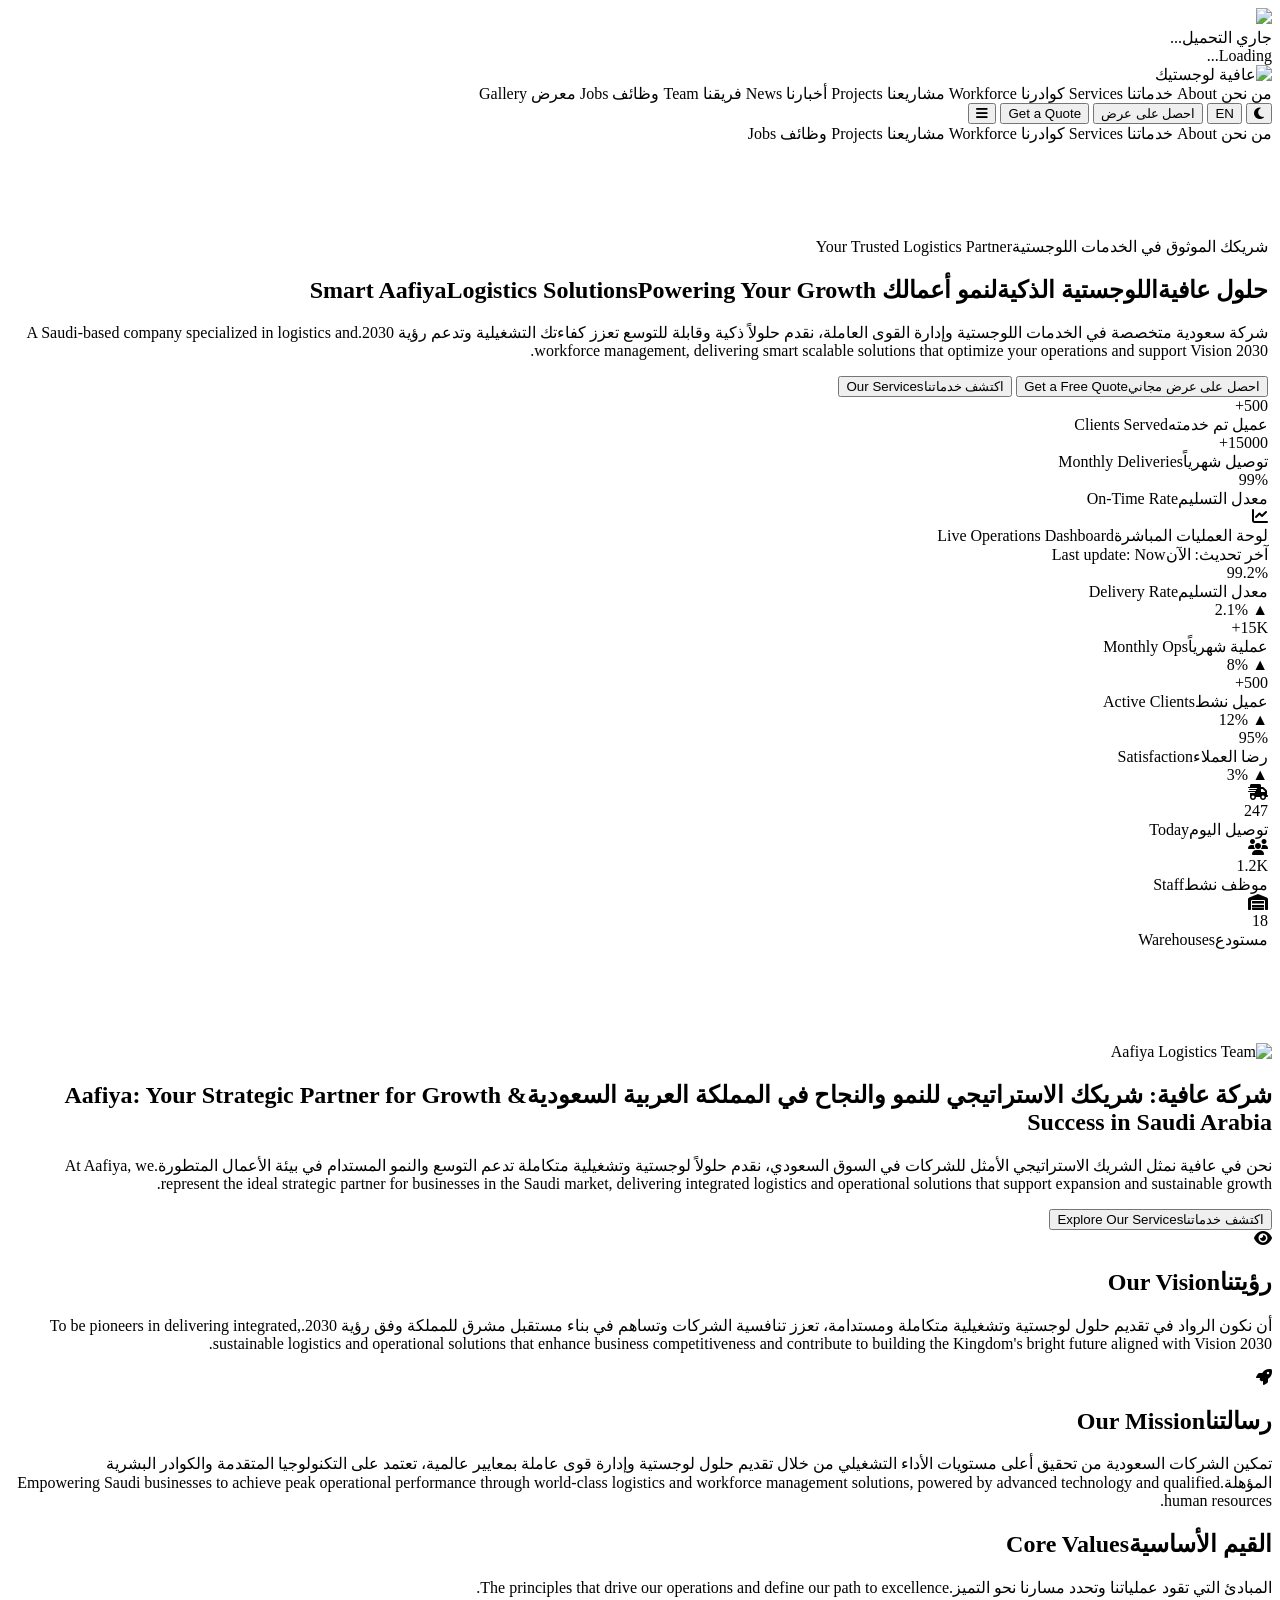
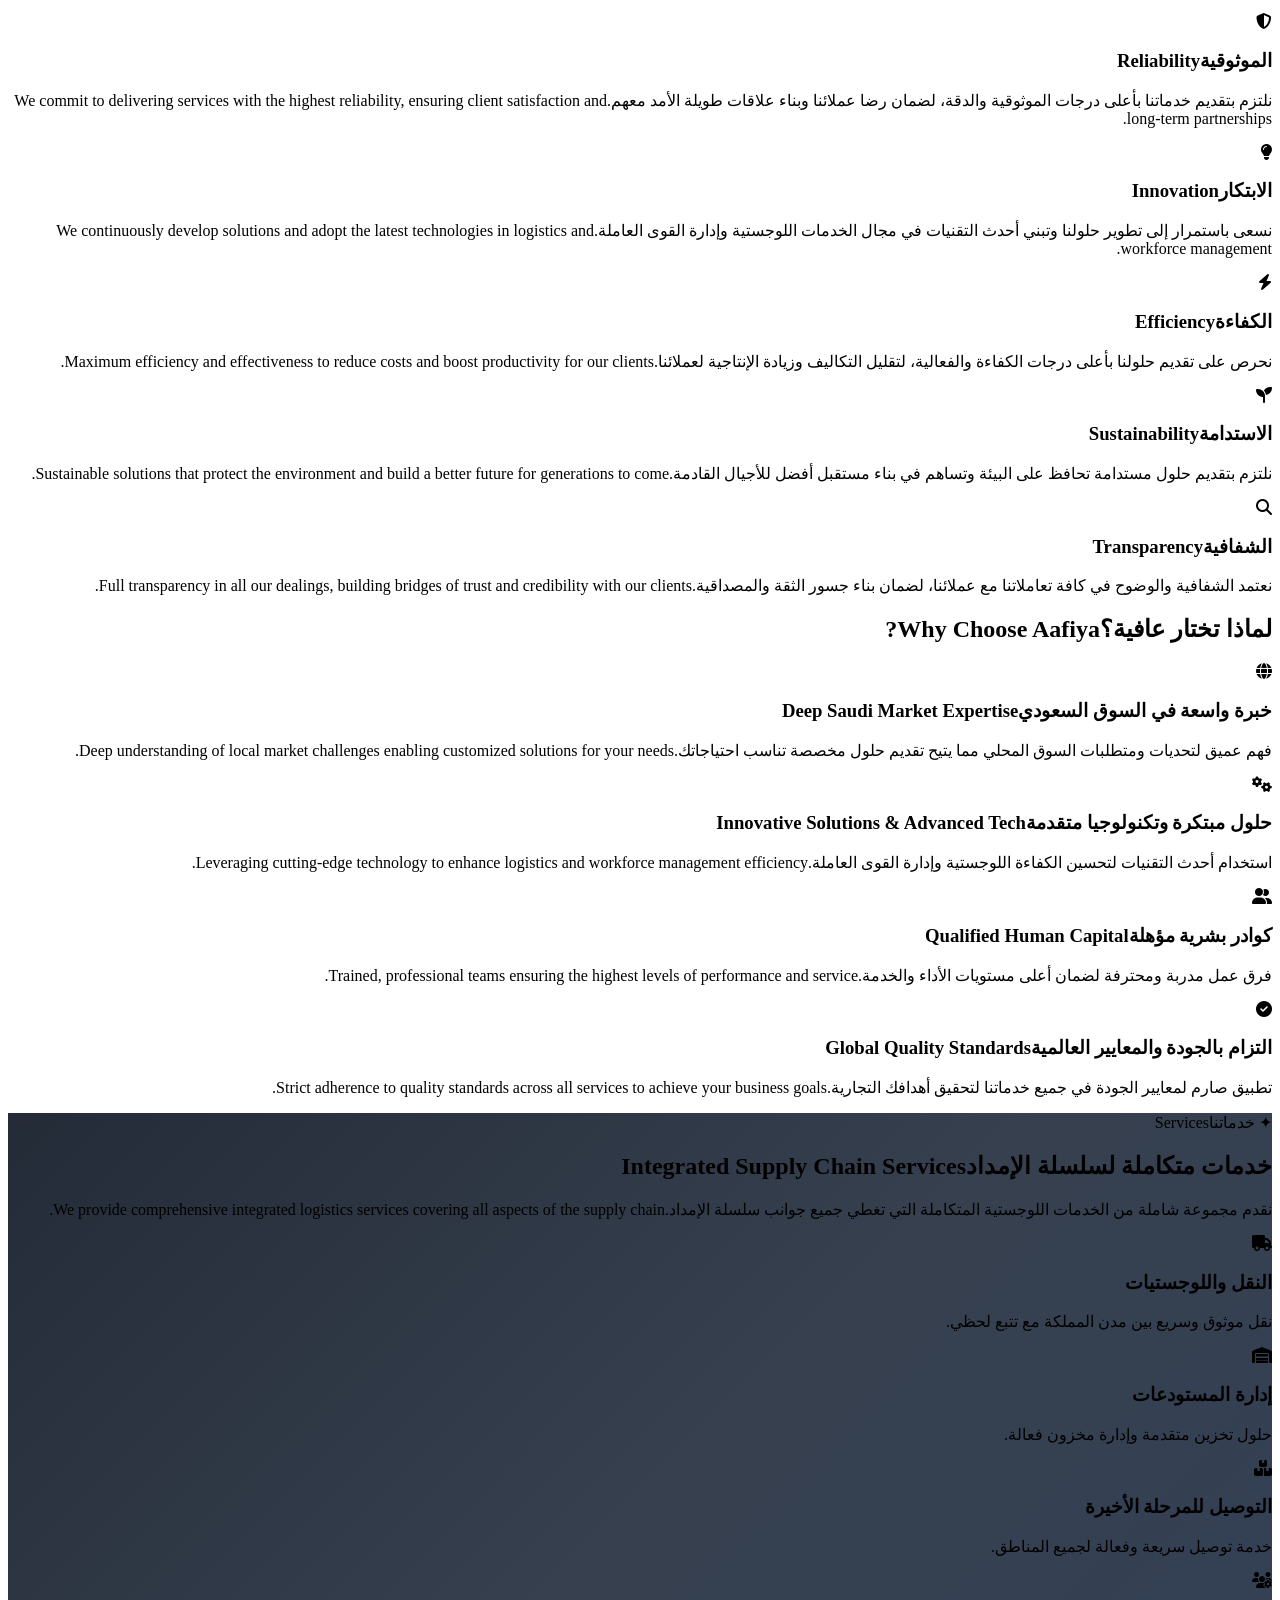
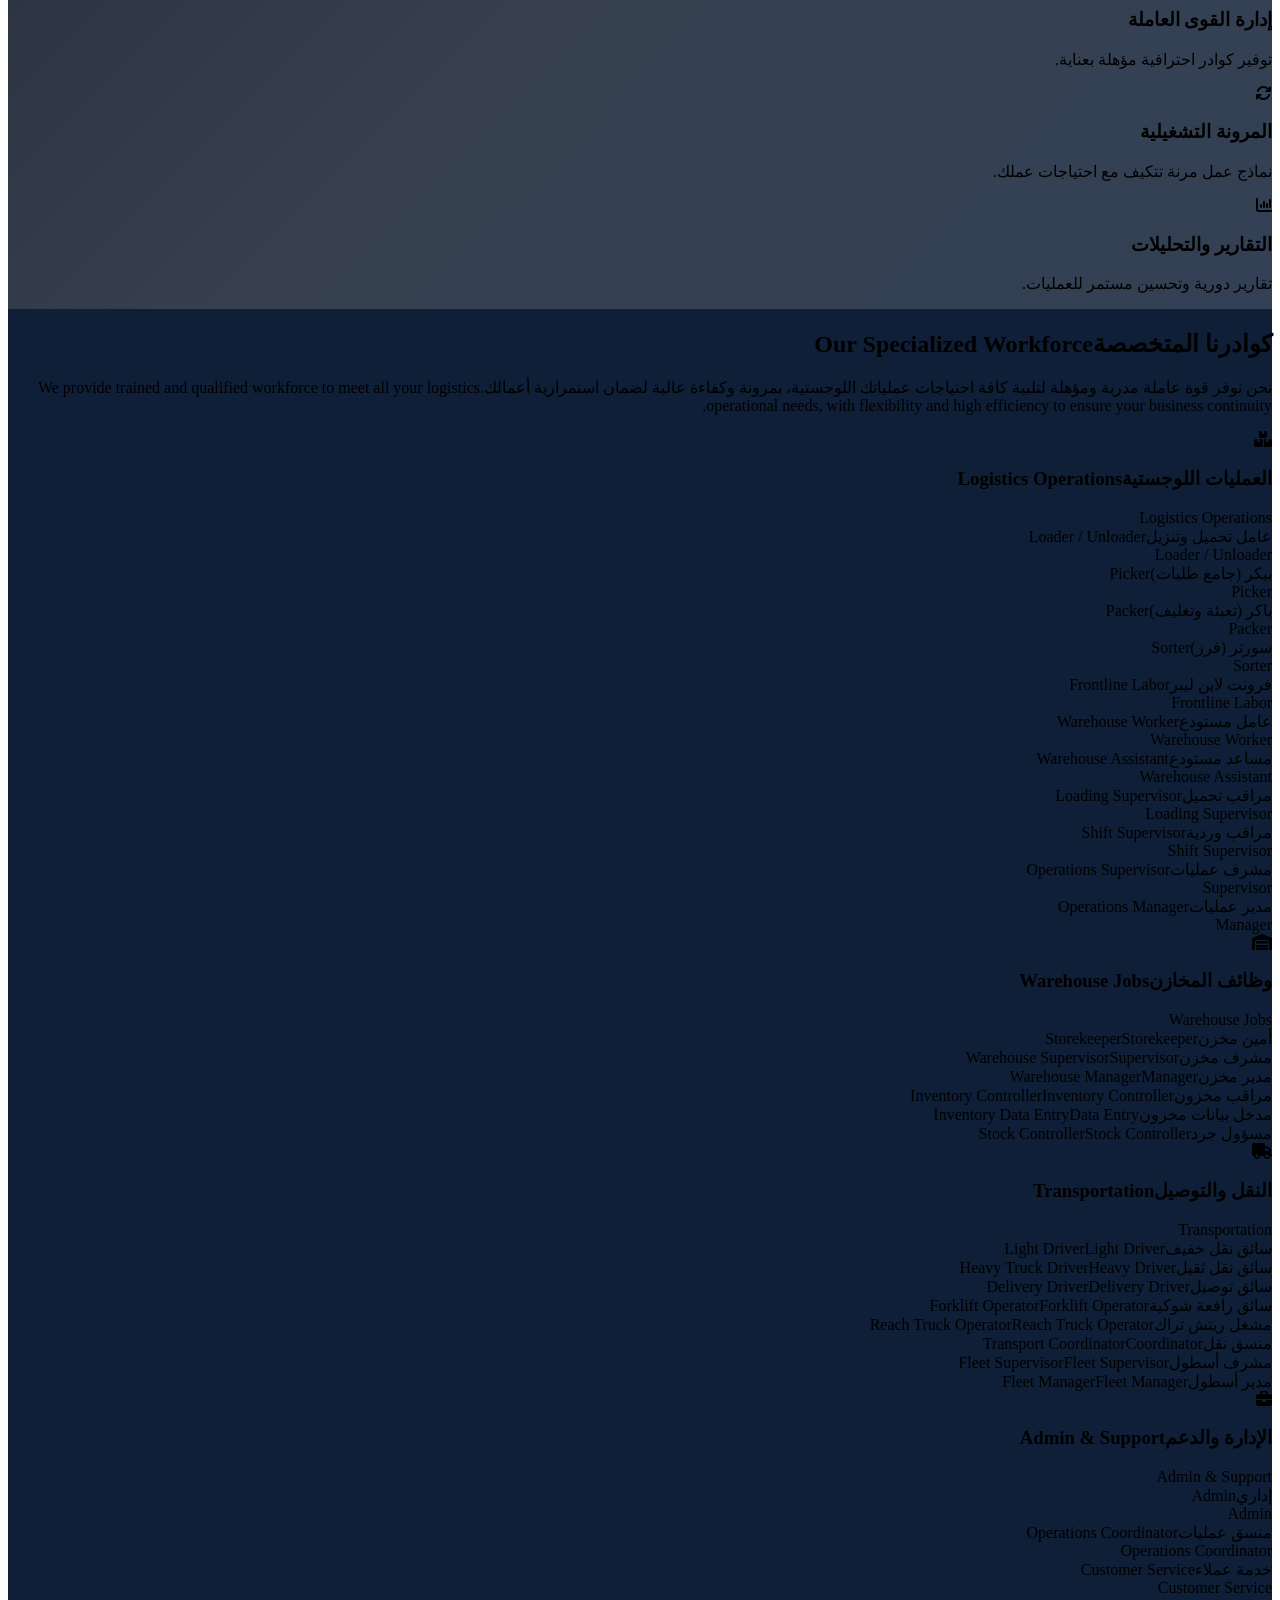
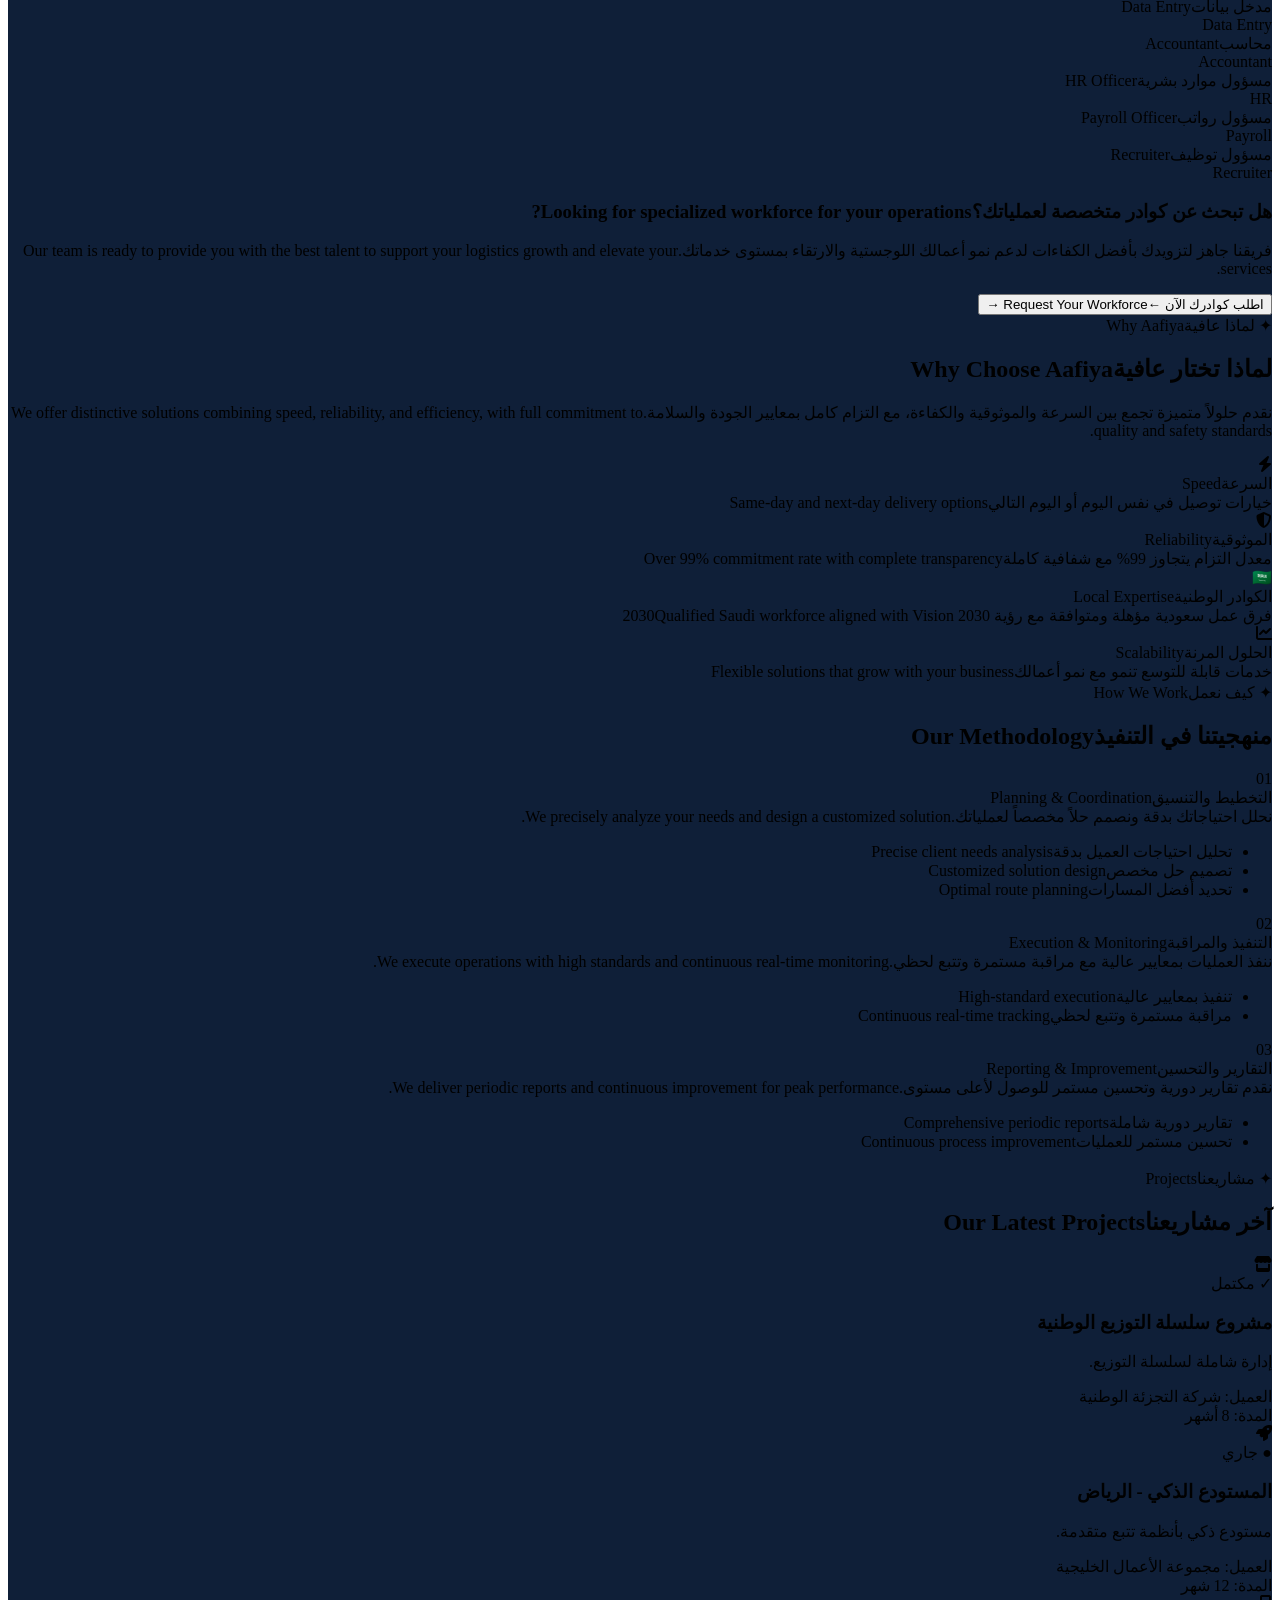
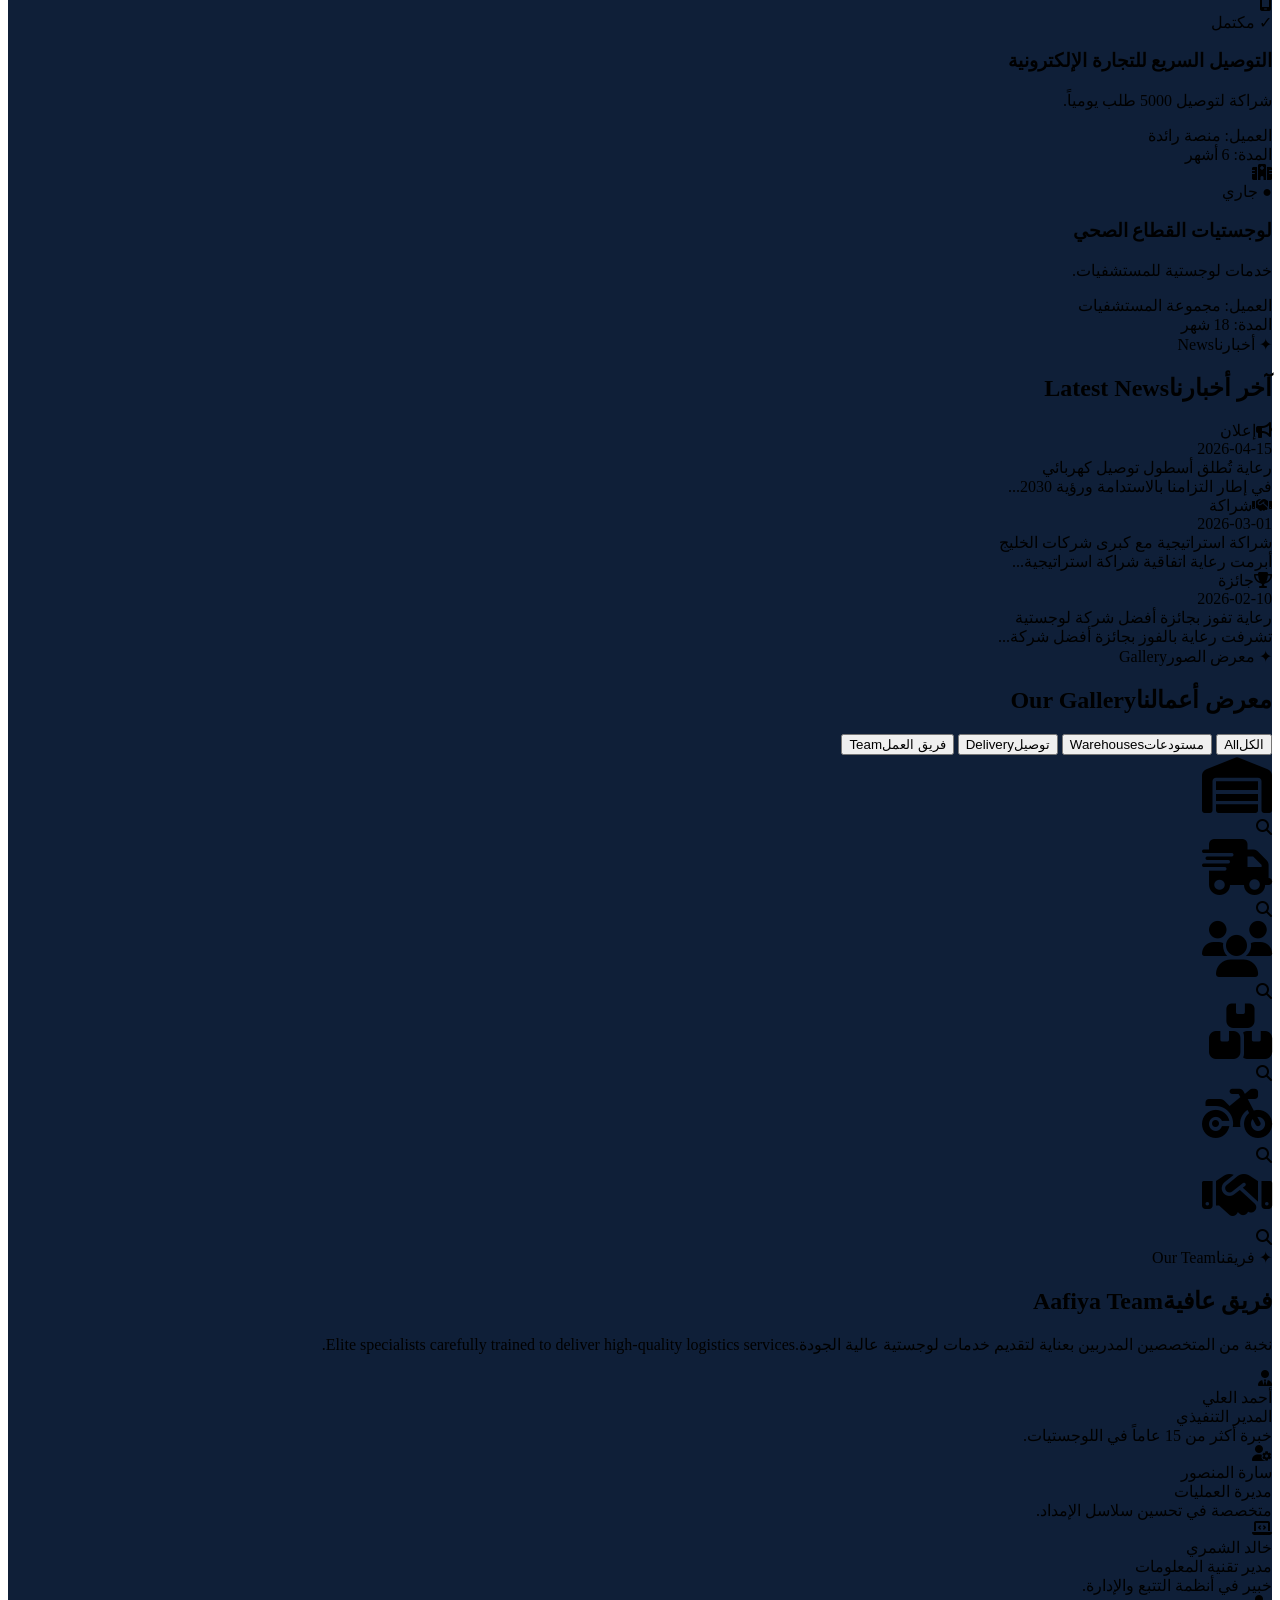
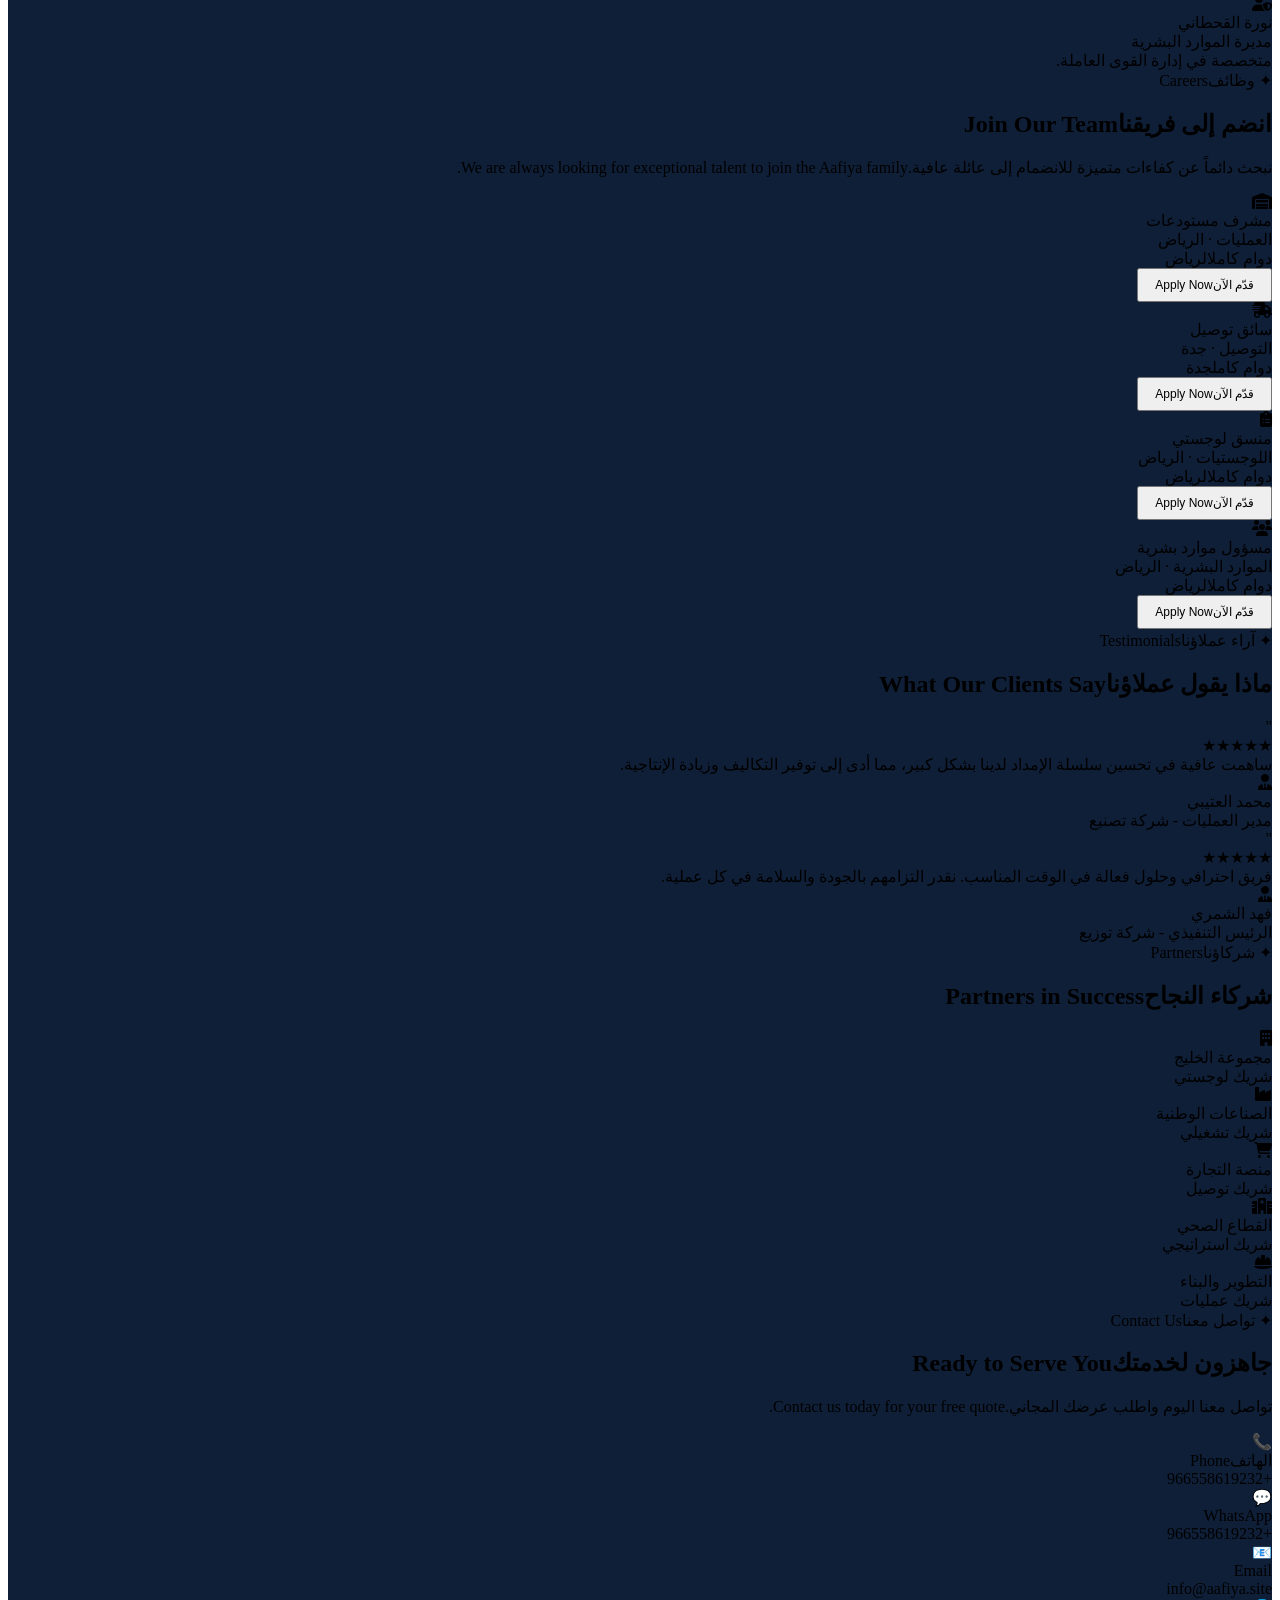
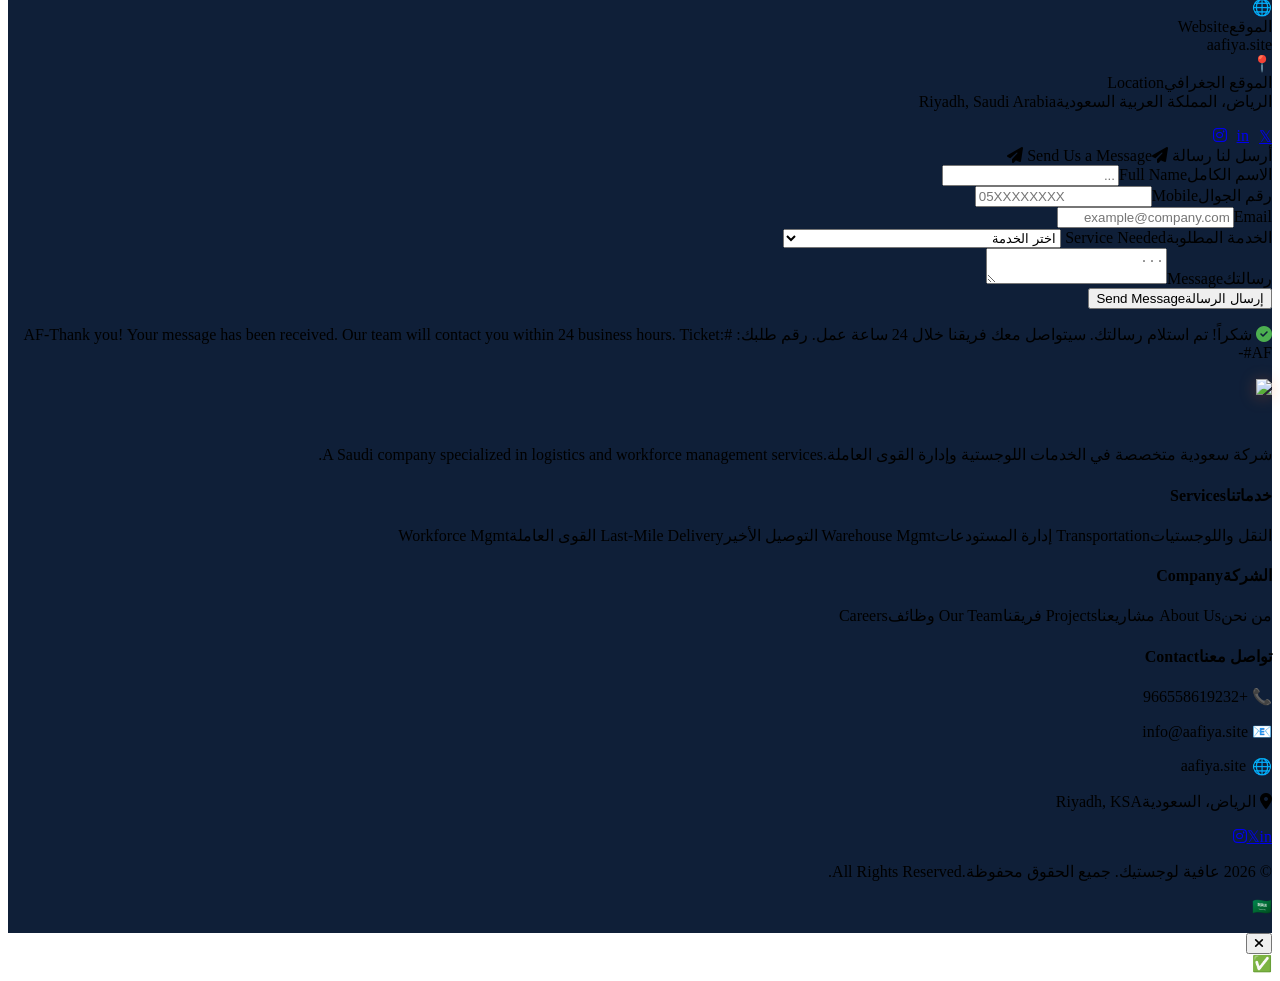
==== index.html @ 679acc1e "feat: rename website and dashboard branding to Aafiya Logistics" ====
<!DOCTYPE html>
<html lang="ar" dir="rtl" data-lang="ar" data-theme="dark">
<head>
<meta charset="UTF-8">
<meta name="viewport" content="width=device-width, initial-scale=1.0">
<meta name="description" content="عافية لوجستيك - حلول لوجستية ذكية تدعم نمو أعمالك في السعودية | Aafiya Logistics - Smart Logistics Solutions in Saudi Arabia">
<meta name="keywords" content="عافية, عافية لوجستيك, لوجستيات, قوى عاملة, توظيف, استقدام, السعودية, خدمات لوجستية, logistics, workforce, Saudi Arabia, Aafiya, manpower, recruitment">
<meta name="author" content="Aafiya Logistics">
<meta name="robots" content="index, follow">
<link rel="canonical" href="https://aafiya.site/">
<meta property="og:type" content="website">
<meta property="og:url" content="https://aafiya.site/">
<meta property="og:title" content="عافية لوجستيك | Aafiya Logistics">
<meta property="og:description" content="حلول لوجستية ذكية تدعم نمو أعمالك في السعودية | Smart Logistics Solutions in Saudi Arabia">
<meta property="og:image" content="https://aafiya.site/img/logo.png">
<meta property="og:locale" content="ar_SA">
<meta property="og:locale:alternate" content="en_US">
<meta name="twitter:card" content="summary_large_image">
<meta name="twitter:title" content="عافية لوجستيك | Aafiya Logistics">
<meta name="twitter:description" content="حلول لوجستية ذكية تدعم نمو أعمالك في السعودية">
<meta name="twitter:image" content="https://aafiya.site/img/logo.png">
<title>عافية لوجستيك | Aafiya Logistics - حلول لوجستية في السعودية</title>
<link rel="icon" type="image/png" href="img/logo.png">
<link rel="preconnect" href="https://fonts.googleapis.com">
<link href="https://fonts.googleapis.com/css2?family=Cairo:wght@300;400;500;600;700;800;900&family=Tajawal:wght@300;400;500;700;800&family=Bebas+Neue&family=Inter:wght@300;400;500;600;700;800&display=swap" rel="stylesheet">
<link rel="stylesheet" href="https://cdnjs.cloudflare.com/ajax/libs/font-awesome/6.5.1/css/all.min.css">
<link rel="stylesheet" href="style.css">

<script type="application/ld+json">
{
  "@context": "https://schema.org",
  "@type": "Organization",
  "name": "عافية لوجستيك",
  "alternateName": "Aafiya Logistics",
  "url": "https://aafiya.site",
  "logo": "https://aafiya.site/img/logo.png",
  "description": "حلول لوجستية ذكية تدعم نمو أعمالك في السعودية",
  "address": {
    "@type": "PostalAddress",
    "addressCountry": "SA"
  },
  "sameAs": []
}
</script>
<script type="application/ld+json">
{
  "@context": "https://schema.org",
  "@type": "WebSite",
  "name": "عافية لوجستيك | Aafiya Logistics",
  "url": "https://aafiya.site",
  "inLanguage": ["ar", "en"],
  "potentialAction": {
    "@type": "SearchAction",
    "target": "https://aafiya.site/?q={search_term_string}",
    "query-input": "required name=search_term_string"
  }
}
</script>

</head>
<body>

<!-- LOADER -->
<div id="loader">
  <img id="dyn-loader-logo" src="img/logo.png" class="ld-logo" style="height:68px;width:auto;">
  <div class="ld-track"><div class="ld-fill"></div></div>
  <div class="ld-txt" data-ar>جاري التحميل...</div>
  <div class="ld-txt" data-en>Loading...</div>
</div>

<!-- CURSOR -->
<div id="cur-dot"></div>
<div id="cur-ring"></div>

<!-- NAVBAR -->
<div id="nav">
  <div class="nav-logo" onclick="goView('website')">
    <img id="dyn-navbar-logo" src="img/logo.png" alt="Aafiya Logistics" style="height:46px;">
  </div>
  <div class="nav-links">
    <span class="nl" onclick="goSec('#about-s')" data-ar>من نحن</span>
    <span class="nl" onclick="goSec('#about-s')" data-en>About</span>
    <span class="nl" onclick="goSec('#svc-s')" data-ar>خدماتنا</span>
    <span class="nl" onclick="goSec('#svc-s')" data-en>Services</span>
    <span class="nl" onclick="goSec('#roles-s')" data-ar>كوادرنا</span>
    <span class="nl" onclick="goSec('#roles-s')" data-en>Workforce</span>
    <span class="nl" onclick="goSec('#prj-s')" data-ar>مشاريعنا</span>
    <span class="nl" onclick="goSec('#prj-s')" data-en>Projects</span>
    <span class="nl" onclick="goSec('#news-s')" data-ar>أخبارنا</span>
    <span class="nl" onclick="goSec('#news-s')" data-en>News</span>
    <span class="nl" onclick="goSec('#team-s')" data-ar>فريقنا</span>
    <span class="nl" onclick="goSec('#team-s')" data-en>Team</span>
    <span class="nl" onclick="goSec('#jobs-s')" data-ar>وظائف</span>
    <span class="nl" onclick="goSec('#jobs-s')" data-en>Jobs</span>
    <span class="nl" onclick="goSec('#gallery-s')" data-ar>معرض</span>
    <span class="nl" onclick="goSec('#gallery-s')" data-en>Gallery</span>
  </div>
  <div class="nav-actions">
    <button class="btn-theme" onclick="toggleTheme()" id="theme-btn" title="تغيير الوضع"><i class="fa-solid fa-moon"></i></button>
    <button class="btn-lang" onclick="toggleLang()" id="lang-btn">EN</button>
    <button class="btn-cta" onclick="goSec('#contact-s')" data-ar>احصل على عرض</button>
    <button class="btn-cta" onclick="goSec('#contact-s')" data-en>Get a Quote</button>
    <button class="btn-menu" id="menu-btn" onclick="toggleMenu()"><i class="fa-solid fa-bars"></i></button>
  </div>
</div>
<!-- Mobile nav -->
<div class="mobile-nav" id="mob-nav">
  <span class="nl" onclick="goSec('#about-s');toggleMenu()" data-ar>من نحن</span>
  <span class="nl" onclick="goSec('#about-s');toggleMenu()" data-en>About</span>
  <span class="nl" onclick="goSec('#svc-s');toggleMenu()" data-ar>خدماتنا</span>
  <span class="nl" onclick="goSec('#svc-s');toggleMenu()" data-en>Services</span>
  <span class="nl" onclick="goSec('#roles-s');toggleMenu()" data-ar>كوادرنا</span>
  <span class="nl" onclick="goSec('#roles-s');toggleMenu()" data-en>Workforce</span>
  <span class="nl" onclick="goSec('#prj-s');toggleMenu()" data-ar>مشاريعنا</span>
  <span class="nl" onclick="goSec('#prj-s');toggleMenu()" data-en>Projects</span>
  <span class="nl" onclick="goSec('#jobs-s');toggleMenu()" data-ar>وظائف</span>
  <span class="nl" onclick="goSec('#jobs-s');toggleMenu()" data-en>Jobs</span>
</div>

<!-- ===================================================
     WEBSITE VIEW
     =================================================== -->
<div id="website-view" class="view active">

<!-- HERO -->
<section id="hero-s" style="min-height:100vh;position:relative;display:flex;align-items:center;overflow:hidden;">
  <div class="hero-bg"></div>
  <div class="hero-mesh"></div>
  <div id="particles"></div>
  <div class="hero-orb ho1"></div>
  <div class="hero-orb ho2"></div>
  <div class="hero-ring"></div>
  <div class="hero-wrap">
    <div>
      <div class="hero-badge"><span class="bdot"></span><span id="dyn-hero-badge-ar" data-ar>شريكك الموثوق في الخدمات اللوجستية</span><span id="dyn-hero-badge-en" data-en>Your Trusted Logistics Partner</span></div>
      <h1 class="hero-title">
        <span id="dyn-hero-title-ar" data-ar>
          <span class="ln">حلول <span class="hl">عافية</span></span>
          <span class="ln">اللوجستية الذكية</span>
          <span class="ln">لنمو أعمالك</span>
        </span>
        <span id="dyn-hero-title-en" data-en>
          <span class="ln">Smart <span class="hl">Aafiya</span></span>
          <span class="ln">Logistics Solutions</span>
          <span class="ln">Powering Your Growth</span>
        </span>
      </h1>
      <p class="hero-sub"><span id="dyn-hero-sub-ar" data-ar>شركة سعودية متخصصة في الخدمات اللوجستية وإدارة القوى العاملة، نقدم حلولاً ذكية وقابلة للتوسع تعزز كفاءتك التشغيلية وتدعم رؤية 2030.</span><span id="dyn-hero-sub-en" data-en>A Saudi-based company specialized in logistics and workforce management, delivering smart scalable solutions that optimize your operations and support Vision 2030.</span></p>
      <div class="hero-btns">
        <button class="btn-primary" onclick="goSec('#contact-s')"><span data-ar>احصل على عرض مجاني</span><span data-en>Get a Free Quote</span></button>
        <button class="btn-outline" onclick="goSec('#svc-s')"><span data-ar>اكتشف خدماتنا</span><span data-en>Our Services</span></button>
      </div>
      <div class="hero-stats">
        <div class="hs-item"><div class="hs-val" id="c1">0</div><div class="hs-lbl"><span data-ar>عميل تم خدمته</span><span data-en>Clients Served</span></div></div>
        <div class="hs-item"><div class="hs-val" id="c2">0</div><div class="hs-lbl"><span data-ar>توصيل شهرياً</span><span data-en>Monthly Deliveries</span></div></div>
        <div class="hs-item"><div class="hs-val" id="c3">0</div><div class="hs-lbl"><span data-ar>معدل التسليم</span><span data-en>On-Time Rate</span></div></div>
      </div>
    </div>
    <div class="hero-card">
      <div class="hc-main">
        <div class="hc-head">
          <div class="hc-icon"><i class="fa-solid fa-chart-line"></i></div>
          <div><div class="hc-tit"><span data-ar>لوحة العمليات المباشرة</span><span data-en>Live Operations Dashboard</span></div><div class="hc-sub"><span data-ar>آخر تحديث: الآن</span><span data-en>Last update: Now</span></div></div>
          <div class="live-dot"></div>
        </div>
        <div class="met-grid">
          <div class="met-box"><div class="met-val">99.2%</div><div class="met-lbl"><span data-ar>معدل التسليم</span><span data-en>Delivery Rate</span></div><div class="met-chg">▲ 2.1%</div></div>
          <div class="met-box"><div class="met-val">15K+</div><div class="met-lbl"><span data-ar>عملية شهرياً</span><span data-en>Monthly Ops</span></div><div class="met-chg">▲ 8%</div></div>
          <div class="met-box"><div class="met-val">500+</div><div class="met-lbl"><span data-ar>عميل نشط</span><span data-en>Active Clients</span></div><div class="met-chg">▲ 12%</div></div>
          <div class="met-box"><div class="met-val">95%</div><div class="met-lbl"><span data-ar>رضا العملاء</span><span data-en>Satisfaction</span></div><div class="met-chg">▲ 3%</div></div>
        </div>
      </div>
      <div class="mini-row">
        <div class="mini-box"><div class="mini-ic"><i class="fa-solid fa-truck-fast"></i></div><div class="mini-vl">247</div><div class="mini-lb"><span data-ar>توصيل اليوم</span><span data-en>Today</span></div></div>
        <div class="mini-box"><div class="mini-ic"><i class="fa-solid fa-users"></i></div><div class="mini-vl">1.2K</div><div class="mini-lb"><span data-ar>موظف نشط</span><span data-en>Staff</span></div></div>
        <div class="mini-box"><div class="mini-ic"><i class="fa-solid fa-warehouse"></i></div><div class="mini-vl">18</div><div class="mini-lb"><span data-ar>مستودع</span><span data-en>Warehouses</span></div></div>
      </div>
    </div>
  </div>
</section>

<!-- ABOUT -->
<section id="about-s">

<!-- About Hero -->
<div class="abt-hero">
  <div class="abt-hero-bg">
    <img id="dyn-about-hero-img" src="img/WhatsApp%20Image%202026-04-18%20at%2012.39.16%20AM.jpeg" alt="Aafiya Logistics Team" class="abt-hero-img"/>
    <div class="abt-hero-grad"></div>
  </div>
  <div class="abt-hero-content rv">
    <h1 class="abt-hero-title"><span id="dyn-about-hero-title-ar" data-ar>شركة عافية: شريكك الاستراتيجي للنمو والنجاح في المملكة العربية السعودية</span><span id="dyn-about-hero-title-en" data-en>Aafiya: Your Strategic Partner for Growth & Success in Saudi Arabia</span></h1>
    <p class="abt-hero-sub"><span id="dyn-about-hero-sub-ar" data-ar>نحن في عافية نمثل الشريك الاستراتيجي الأمثل للشركات في السوق السعودي، نقدم حلولاً لوجستية وتشغيلية متكاملة تدعم التوسع والنمو المستدام في بيئة الأعمال المتطورة.</span><span id="dyn-about-hero-sub-en" data-en>At Aafiya, we represent the ideal strategic partner for businesses in the Saudi market, delivering integrated logistics and operational solutions that support expansion and sustainable growth.</span></p>
    <button class="btn-primary abt-cta" onclick="goSec('#svc-s')"><span data-ar>اكتشف خدماتنا</span><span data-en>Explore Our Services</span></button>
  </div>
</div>

<!-- Vision & Mission -->
<div class="abt-vm-sec">
  <div class="abt-container">
    <div class="abt-vm-grid">
      <!-- Vision -->
      <div class="abt-vm-card rv d1">
        <div class="abt-vm-accent abt-accent-teal"></div>
        <div class="abt-vm-icon-wrap abt-icon-teal"><i class="fa-solid fa-eye"></i></div>
        <h2 class="abt-vm-title"><span id="dyn-vision-title-ar" data-ar>رؤيتنا</span><span id="dyn-vision-title-en" data-en>Our Vision</span></h2>
        <p class="abt-vm-txt"><span id="dyn-vision-text-ar" data-ar>أن نكون الرواد في تقديم حلول لوجستية وتشغيلية متكاملة ومستدامة، تعزز تنافسية الشركات وتساهم في بناء مستقبل مشرق للمملكة وفق رؤية 2030.</span><span id="dyn-vision-text-en" data-en>To be pioneers in delivering integrated, sustainable logistics and operational solutions that enhance business competitiveness and contribute to building the Kingdom's bright future aligned with Vision 2030.</span></p>
      </div>
      <!-- Mission -->
      <div class="abt-vm-card rv d2">
        <div class="abt-vm-accent abt-accent-or"></div>
        <div class="abt-vm-icon-wrap abt-icon-or"><i class="fa-solid fa-rocket"></i></div>
        <h2 class="abt-vm-title"><span id="dyn-mission-title-ar" data-ar>رسالتنا</span><span id="dyn-mission-title-en" data-en>Our Mission</span></h2>
        <p class="abt-vm-txt"><span id="dyn-mission-text-ar" data-ar>تمكين الشركات السعودية من تحقيق أعلى مستويات الأداء التشغيلي من خلال تقديم حلول لوجستية وإدارة قوى عاملة بمعايير عالمية، تعتمد على التكنولوجيا المتقدمة والكوادر البشرية المؤهلة.</span><span id="dyn-mission-text-en" data-en>Empowering Saudi businesses to achieve peak operational performance through world-class logistics and workforce management solutions, powered by advanced technology and qualified human resources.</span></p>
      </div>
    </div>
  </div>
</div>

<!-- Values Bento -->
<div class="abt-vals-sec">
  <div class="abt-container">
    <div class="abt-sec-hd rv">
      <h2 class="abt-sec-title"><span data-ar>القيم الأساسية</span><span data-en>Core Values</span></h2>
      <p class="abt-sec-sub"><span data-ar>المبادئ التي تقود عملياتنا وتحدد مسارنا نحو التميز.</span><span data-en>The principles that drive our operations and define our path to excellence.</span></p>
    </div>
    <div class="abt-vals-grid">
      <div class="abt-val-card rv d1">
        <div class="abt-val-head"><span class="abt-val-ic"><i class="fa-solid fa-shield-halved"></i></span><h3 class="abt-val-tit"><span data-ar>الموثوقية</span><span data-en>Reliability</span></h3></div>
        <p class="abt-val-txt"><span data-ar>نلتزم بتقديم خدماتنا بأعلى درجات الموثوقية والدقة، لضمان رضا عملائنا وبناء علاقات طويلة الأمد معهم.</span><span data-en>We commit to delivering services with the highest reliability, ensuring client satisfaction and long-term partnerships.</span></p>
      </div>
      <div class="abt-val-card rv d2">
        <div class="abt-val-head"><span class="abt-val-ic"><i class="fa-solid fa-lightbulb"></i></span><h3 class="abt-val-tit"><span data-ar>الابتكار</span><span data-en>Innovation</span></h3></div>
        <p class="abt-val-txt"><span data-ar>نسعى باستمرار إلى تطوير حلولنا وتبني أحدث التقنيات في مجال الخدمات اللوجستية وإدارة القوى العاملة.</span><span data-en>We continuously develop solutions and adopt the latest technologies in logistics and workforce management.</span></p>
      </div>
      <div class="abt-val-card rv d3">
        <div class="abt-val-head"><span class="abt-val-ic"><i class="fa-solid fa-bolt"></i></span><h3 class="abt-val-tit"><span data-ar>الكفاءة</span><span data-en>Efficiency</span></h3></div>
        <p class="abt-val-txt"><span data-ar>نحرص على تقديم حلولنا بأعلى درجات الكفاءة والفعالية، لتقليل التكاليف وزيادة الإنتاجية لعملائنا.</span><span data-en>Maximum efficiency and effectiveness to reduce costs and boost productivity for our clients.</span></p>
      </div>
      <div class="abt-val-card abt-val-wide rv d4">
        <div class="abt-val-head"><span class="abt-val-ic"><i class="fa-solid fa-seedling"></i></span><h3 class="abt-val-tit"><span data-ar>الاستدامة</span><span data-en>Sustainability</span></h3></div>
        <p class="abt-val-txt"><span data-ar>نلتزم بتقديم حلول مستدامة تحافظ على البيئة وتساهم في بناء مستقبل أفضل للأجيال القادمة.</span><span data-en>Sustainable solutions that protect the environment and build a better future for generations to come.</span></p>
      </div>
      <div class="abt-val-card rv d5">
        <div class="abt-val-head"><span class="abt-val-ic"><i class="fa-solid fa-magnifying-glass"></i></span><h3 class="abt-val-tit"><span data-ar>الشفافية</span><span data-en>Transparency</span></h3></div>
        <p class="abt-val-txt"><span data-ar>نعتمد الشفافية والوضوح في كافة تعاملاتنا مع عملائنا، لضمان بناء جسور الثقة والمصداقية.</span><span data-en>Full transparency in all our dealings, building bridges of trust and credibility with our clients.</span></p>
      </div>
    </div>
  </div>
</div>

<!-- Why Choose Riaya -->
<div class="abt-why-sec">
  <div class="abt-why-radial"></div>
  <div class="abt-container" style="position:relative;z-index:2;">
    <div class="abt-sec-hd rv">
      <h2 class="abt-sec-title"><span data-ar>لماذا تختار عافية؟</span><span data-en>Why Choose Aafiya?</span></h2>
      <div class="abt-divider"></div>
    </div>
    <div class="abt-why-grid">
      <div class="abt-why-card rv d1">
        <div class="abt-why-icon-box"><i class="fa-solid fa-globe"></i></div>
        <h3 class="abt-why-tit"><span data-ar>خبرة واسعة في السوق السعودي</span><span data-en>Deep Saudi Market Expertise</span></h3>
        <p class="abt-why-txt"><span data-ar>فهم عميق لتحديات ومتطلبات السوق المحلي مما يتيح تقديم حلول مخصصة تناسب احتياجاتك.</span><span data-en>Deep understanding of local market challenges enabling customized solutions for your needs.</span></p>
      </div>
      <div class="abt-why-card rv d2">
        <div class="abt-why-icon-box"><i class="fa-solid fa-gears"></i></div>
        <h3 class="abt-why-tit"><span data-ar>حلول مبتكرة وتكنولوجيا متقدمة</span><span data-en>Innovative Solutions & Advanced Tech</span></h3>
        <p class="abt-why-txt"><span data-ar>استخدام أحدث التقنيات لتحسين الكفاءة اللوجستية وإدارة القوى العاملة.</span><span data-en>Leveraging cutting-edge technology to enhance logistics and workforce management efficiency.</span></p>
      </div>
      <div class="abt-why-card rv d3">
        <div class="abt-why-icon-box"><i class="fa-solid fa-user-group"></i></div>
        <h3 class="abt-why-tit"><span data-ar>كوادر بشرية مؤهلة</span><span data-en>Qualified Human Capital</span></h3>
        <p class="abt-why-txt"><span data-ar>فرق عمل مدربة ومحترفة لضمان أعلى مستويات الأداء والخدمة.</span><span data-en>Trained, professional teams ensuring the highest levels of performance and service.</span></p>
      </div>
      <div class="abt-why-card rv d4">
        <div class="abt-why-icon-box"><i class="fa-solid fa-circle-check"></i></div>
        <h3 class="abt-why-tit"><span data-ar>التزام بالجودة والمعايير العالمية</span><span data-en>Global Quality Standards</span></h3>
        <p class="abt-why-txt"><span data-ar>تطبيق صارم لمعايير الجودة في جميع خدماتنا لتحقيق أهدافك التجارية.</span><span data-en>Strict adherence to quality standards across all services to achieve your business goals.</span></p>
      </div>
    </div>
  </div>
</div>

</section>

<!-- SERVICES -->
<section id="svc-s" style="position:relative;overflow:hidden;">
<div id="dyn-services-bg" style="position:absolute;inset:0;background:url('img/WhatsApp%20Image%202026-04-18%20at%2012.18.38%20AM.jpeg') center center/cover no-repeat;"></div>
<div style="position:absolute;inset:0;background:linear-gradient(135deg,rgba(6,14,28,.88) 0%,rgba(10,22,40,.82) 50%,rgba(15,31,56,.85) 100%);"></div>
<div class="sec" style="position:relative;z-index:2;">
  <div class="sec-hd rv">
    <div class="sec-badge">✦ <span data-ar>خدماتنا</span><span data-en>Services</span></div>
    <h2 class="sec-title"><span data-ar>خدمات متكاملة <span class="hl">لسلسلة الإمداد</span></span><span data-en>Integrated <span class="hl">Supply Chain</span> Services</span></h2>
    <p class="sec-sub"><span data-ar>نقدم مجموعة شاملة من الخدمات اللوجستية المتكاملة التي تغطي جميع جوانب سلسلة الإمداد.</span><span data-en>We provide comprehensive integrated logistics services covering all aspects of the supply chain.</span></p>
  </div>
  <div class="svc-grid" id="svc-display"></div>
</div>
</section>

<!-- WHY US -->
<section style="background:var(--bg2);padding:1px 0;">

<!-- WORKFORCE ROLES -->
<section id="roles-s">
<div class="sec">
  <div class="sec-hd rv">
    <h2 class="sec-title"><span data-ar>كوادرنا <span class="hl">المتخصصة</span></span><span data-en>Our Specialized <span class="hl">Workforce</span></span></h2>
    <p class="sec-sub"><span data-ar>نحن نوفر قوة عاملة مدربة ومؤهلة لتلبية كافة احتياجات عملياتك اللوجستية، بمرونة وكفاءة عالية لضمان استمرارية أعمالك.</span><span data-en>We provide trained and qualified workforce to meet all your logistics operational needs, with flexibility and high efficiency to ensure your business continuity.</span></p>
  </div>

  <div class="roles-bento">

    <!-- 1. Logistics Operations — full width -->
    <div class="glass-sec glass-wide rv d1">
      <div class="glass-glow glass-glow-or"></div>
      <div class="glass-hd">
        <div class="glass-ic glass-ic-or"><i class="fa-solid fa-boxes-stacked"></i></div>
        <div>
          <h3 class="glass-tit"><span data-ar>العمليات اللوجستية</span><span data-en>Logistics Operations</span></h3>
          <span class="glass-sub">Logistics Operations</span>
        </div>
      </div>
      <div class="job-grid job-grid-3">
        <div class="job-item"><div class="job-main"><span class="job-name"><span data-ar>عامل تحميل وتنزيل</span><span data-en>Loader / Unloader</span></span></div><span class="job-en">Loader / Unloader</span></div>
        <div class="job-item"><div class="job-main"><span class="job-name"><span data-ar>بيكر (جامع طلبات)</span><span data-en>Picker</span></span></div><span class="job-en">Picker</span></div>
        <div class="job-item"><div class="job-main"><span class="job-name"><span data-ar>باكر (تعبئة وتغليف)</span><span data-en>Packer</span></span></div><span class="job-en">Packer</span></div>
        <div class="job-item"><div class="job-main"><span class="job-name"><span data-ar>سورتر (فرز)</span><span data-en>Sorter</span></span></div><span class="job-en">Sorter</span></div>
        <div class="job-item"><div class="job-main"><span class="job-name"><span data-ar>فرونت لاين ليبر</span><span data-en>Frontline Labor</span></span></div><span class="job-en">Frontline Labor</span></div>
        <div class="job-item"><div class="job-main"><span class="job-name"><span data-ar>عامل مستودع</span><span data-en>Warehouse Worker</span></span></div><span class="job-en">Warehouse Worker</span></div>
        <div class="job-item"><div class="job-main"><span class="job-name"><span data-ar>مساعد مستودع</span><span data-en>Warehouse Assistant</span></span></div><span class="job-en">Warehouse Assistant</span></div>
        <div class="job-item"><div class="job-main"><span class="job-name"><span data-ar>مراقب تحميل</span><span data-en>Loading Supervisor</span></span></div><span class="job-en">Loading Supervisor</span></div>
        <div class="job-item"><div class="job-main"><span class="job-name"><span data-ar>مراقب وردية</span><span data-en>Shift Supervisor</span></span></div><span class="job-en">Shift Supervisor</span></div>
        <div class="job-item job-item-hl"><div class="job-main"><span class="job-name"><span data-ar>مشرف عمليات</span><span data-en>Operations Supervisor</span></span></div><span class="job-en">Supervisor</span></div>
        <div class="job-item job-item-hl"><div class="job-main"><span class="job-name"><span data-ar>مدير عمليات</span><span data-en>Operations Manager</span></span></div><span class="job-en">Manager</span></div>
      </div>
    </div>

    <!-- 2. Warehouse — half width -->
    <div class="glass-sec rv d2">
      <div class="glass-glow glass-glow-bl"></div>
      <div class="glass-hd">
        <div class="glass-ic glass-ic-bl"><i class="fa-solid fa-warehouse"></i></div>
        <div>
          <h3 class="glass-tit"><span data-ar>وظائف المخازن</span><span data-en>Warehouse Jobs</span></h3>
          <span class="glass-sub">Warehouse Jobs</span>
        </div>
      </div>
      <div class="job-col">
        <div class="job-row"><div class="job-dot job-dot-or"></div><div class="job-row-info"><span class="job-name"><span data-ar>أمين مخزن</span><span data-en>Storekeeper</span></span><span class="job-en">Storekeeper</span></div></div>
        <div class="job-row"><div class="job-dot job-dot-tl"></div><div class="job-row-info"><span class="job-name"><span data-ar>مشرف مخزن</span><span data-en>Warehouse Supervisor</span></span><span class="job-en">Supervisor</span></div></div>
        <div class="job-row"><div class="job-dot job-dot-tl"></div><div class="job-row-info"><span class="job-name"><span data-ar>مدير مخزن</span><span data-en>Warehouse Manager</span></span><span class="job-en">Manager</span></div></div>
        <div class="job-row"><div class="job-dot job-dot-or"></div><div class="job-row-info"><span class="job-name"><span data-ar>مراقب مخزون</span><span data-en>Inventory Controller</span></span><span class="job-en">Inventory Controller</span></div></div>
        <div class="job-row"><div class="job-dot job-dot-bl"></div><div class="job-row-info"><span class="job-name"><span data-ar>مدخل بيانات مخزون</span><span data-en>Inventory Data Entry</span></span><span class="job-en">Data Entry</span></div></div>
        <div class="job-row"><div class="job-dot job-dot-or"></div><div class="job-row-info"><span class="job-name"><span data-ar>مسؤول جرد</span><span data-en>Stock Controller</span></span><span class="job-en">Stock Controller</span></div></div>
      </div>
    </div>

    <!-- 3. Transportation — half width -->
    <div class="glass-sec rv d3">
      <div class="glass-glow glass-glow-tl"></div>
      <div class="glass-hd">
        <div class="glass-ic glass-ic-tl"><i class="fa-solid fa-truck"></i></div>
        <div>
          <h3 class="glass-tit"><span data-ar>النقل والتوصيل</span><span data-en>Transportation</span></h3>
          <span class="glass-sub">Transportation</span>
        </div>
      </div>
      <div class="job-col">
        <div class="job-row"><div class="job-dot job-dot-or"></div><div class="job-row-info"><span class="job-name"><span data-ar>سائق نقل خفيف</span><span data-en>Light Driver</span></span><span class="job-en">Light Driver</span></div></div>
        <div class="job-row"><div class="job-dot job-dot-or"></div><div class="job-row-info"><span class="job-name"><span data-ar>سائق نقل ثقيل</span><span data-en>Heavy Truck Driver</span></span><span class="job-en">Heavy Driver</span></div></div>
        <div class="job-row"><div class="job-dot job-dot-or"></div><div class="job-row-info"><span class="job-name"><span data-ar>سائق توصيل</span><span data-en>Delivery Driver</span></span><span class="job-en">Delivery Driver</span></div></div>
        <div class="job-row"><div class="job-dot job-dot-bl"></div><div class="job-row-info"><span class="job-name"><span data-ar>سائق رافعة شوكية</span><span data-en>Forklift Operator</span></span><span class="job-en">Forklift Operator</span></div></div>
        <div class="job-row"><div class="job-dot job-dot-bl"></div><div class="job-row-info"><span class="job-name"><span data-ar>مشغل ريتش تراك</span><span data-en>Reach Truck Operator</span></span><span class="job-en">Reach Truck Operator</span></div></div>
        <div class="job-row"><div class="job-dot job-dot-tl"></div><div class="job-row-info"><span class="job-name"><span data-ar>منسق نقل</span><span data-en>Transport Coordinator</span></span><span class="job-en">Coordinator</span></div></div>
        <div class="job-row"><div class="job-dot job-dot-tl"></div><div class="job-row-info"><span class="job-name"><span data-ar>مشرف أسطول</span><span data-en>Fleet Supervisor</span></span><span class="job-en">Fleet Supervisor</span></div></div>
        <div class="job-row"><div class="job-dot job-dot-tl"></div><div class="job-row-info"><span class="job-name"><span data-ar>مدير أسطول</span><span data-en>Fleet Manager</span></span><span class="job-en">Fleet Manager</span></div></div>
      </div>
    </div>

    <!-- 4. Admin & Support — full width -->
    <div class="glass-sec glass-wide rv d4">
      <div class="glass-glow glass-glow-bl" style="bottom:0;right:0;top:auto;left:auto;"></div>
      <div class="glass-hd">
        <div class="glass-ic glass-ic-bl"><i class="fa-solid fa-briefcase"></i></div>
        <div>
          <h3 class="glass-tit"><span data-ar>الإدارة والدعم</span><span data-en>Admin & Support</span></h3>
          <span class="glass-sub">Admin & Support</span>
        </div>
      </div>
      <div class="job-grid job-grid-4">
        <div class="job-item"><div class="job-main"><span class="job-name"><span data-ar>إداري</span><span data-en>Admin</span></span></div><span class="job-en">Admin</span></div>
        <div class="job-item job-item-hl2"><div class="job-main"><span class="job-name"><span data-ar>منسق عمليات</span><span data-en>Operations Coordinator</span></span></div><span class="job-en">Operations Coordinator</span></div>
        <div class="job-item"><div class="job-main"><span class="job-name"><span data-ar>خدمة عملاء</span><span data-en>Customer Service</span></span></div><span class="job-en">Customer Service</span></div>
        <div class="job-item"><div class="job-main"><span class="job-name"><span data-ar>مدخل بيانات</span><span data-en>Data Entry</span></span></div><span class="job-en">Data Entry</span></div>
        <div class="job-item"><div class="job-main"><span class="job-name"><span data-ar>محاسب</span><span data-en>Accountant</span></span></div><span class="job-en">Accountant</span></div>
        <div class="job-item job-item-hl2"><div class="job-main"><span class="job-name"><span data-ar>مسؤول موارد بشرية</span><span data-en>HR Officer</span></span></div><span class="job-en">HR</span></div>
        <div class="job-item"><div class="job-main"><span class="job-name"><span data-ar>مسؤول رواتب</span><span data-en>Payroll Officer</span></span></div><span class="job-en">Payroll</span></div>
        <div class="job-item job-item-hl2"><div class="job-main"><span class="job-name"><span data-ar>مسؤول توظيف</span><span data-en>Recruiter</span></span></div><span class="job-en">Recruiter</span></div>
      </div>
    </div>
  </div>

  <!-- CTA -->
  <div class="roles-cta rv">
    <h3><span data-ar>هل تبحث عن كوادر متخصصة لعملياتك؟</span><span data-en>Looking for specialized workforce for your operations?</span></h3>
    <p><span data-ar>فريقنا جاهز لتزويدك بأفضل الكفاءات لدعم نمو أعمالك اللوجستية والارتقاء بمستوى خدماتك.</span><span data-en>Our team is ready to provide you with the best talent to support your logistics growth and elevate your services.</span></p>
    <button class="btn-primary" onclick="goSec('#contact-s')"><span data-ar>اطلب كوادرك الآن ←</span><span data-en>Request Your Workforce →</span></button>
  </div>

</div>
</section>

<!-- WHY US -->
<section style="background:var(--bg2);padding:1px 0;">
<div class="sec">
  <div class="sec-hd rv">
    <div class="sec-badge">✦ <span data-ar>لماذا عافية</span><span data-en>Why Aafiya</span></div>
    <h2 class="sec-title"><span data-ar>لماذا تختار <span class="hl">عافية</span></span><span data-en>Why Choose <span class="hl">Aafiya</span></span></h2>
    <p class="sec-sub"><span data-ar>نقدم حلولاً متميزة تجمع بين السرعة والموثوقية والكفاءة، مع التزام كامل بمعايير الجودة والسلامة.</span><span data-en>We offer distinctive solutions combining speed, reliability, and efficiency, with full commitment to quality and safety standards.</span></p>
  </div>
  <div class="why-grid">
    <div class="why-card rv d1"><div class="why-ic"><i class="fa-solid fa-bolt"></i></div><div><div class="why-tit"><span data-ar>السرعة</span><span data-en>Speed</span></div><div class="why-txt"><span data-ar>خيارات توصيل في نفس اليوم أو اليوم التالي</span><span data-en>Same-day and next-day delivery options</span></div></div></div>
    <div class="why-card rv d2"><div class="why-ic"><i class="fa-solid fa-shield-halved"></i></div><div><div class="why-tit"><span data-ar>الموثوقية</span><span data-en>Reliability</span></div><div class="why-txt"><span data-ar>معدل التزام يتجاوز 99% مع شفافية كاملة</span><span data-en>Over 99% commitment rate with complete transparency</span></div></div></div>
    <div class="why-card rv d3"><div class="why-ic">🇸🇦</div><div><div class="why-tit"><span data-ar>الكوادر الوطنية</span><span data-en>Local Expertise</span></div><div class="why-txt"><span data-ar>فرق عمل سعودية مؤهلة ومتوافقة مع رؤية 2030</span><span data-en>Qualified Saudi workforce aligned with Vision 2030</span></div></div></div>
    <div class="why-card rv d4"><div class="why-ic"><i class="fa-solid fa-chart-line"></i></div><div><div class="why-tit"><span data-ar>الحلول المرنة</span><span data-en>Scalability</span></div><div class="why-txt"><span data-ar>خدمات قابلة للتوسع تنمو مع نمو أعمالك</span><span data-en>Flexible solutions that grow with your business</span></div></div></div>
  </div>
</div>
</section>

<!-- HOW WE WORK -->
<section style="padding:1px 0;">
<div class="sec">
  <div class="sec-hd rv">
    <div class="sec-badge">✦ <span data-ar>كيف نعمل</span><span data-en>How We Work</span></div>
    <h2 class="sec-title"><span data-ar>منهجيتنا <span class="hl">في التنفيذ</span></span><span data-en>Our <span class="hl">Methodology</span></span></h2>
  </div>
  <div class="how-steps">
    <div class="step-card rv d1"><div class="step-num">01</div><div class="step-tit"><span data-ar>التخطيط والتنسيق</span><span data-en>Planning & Coordination</span></div><div class="step-txt"><span data-ar>نحلل احتياجاتك بدقة ونصمم حلاً مخصصاً لعملياتك.</span><span data-en>We precisely analyze your needs and design a customized solution.</span></div><ul class="step-list"><li><span data-ar>تحليل احتياجات العميل بدقة</span><span data-en>Precise client needs analysis</span></li><li><span data-ar>تصميم حل مخصص</span><span data-en>Customized solution design</span></li><li><span data-ar>تحديد أفضل المسارات</span><span data-en>Optimal route planning</span></li></ul></div>
    <div class="step-card rv d2"><div class="step-num">02</div><div class="step-tit"><span data-ar>التنفيذ والمراقبة</span><span data-en>Execution & Monitoring</span></div><div class="step-txt"><span data-ar>ننفذ العمليات بمعايير عالية مع مراقبة مستمرة وتتبع لحظي.</span><span data-en>We execute operations with high standards and continuous real-time monitoring.</span></div><ul class="step-list"><li><span data-ar>تنفيذ بمعايير عالية</span><span data-en>High-standard execution</span></li><li><span data-ar>مراقبة مستمرة وتتبع لحظي</span><span data-en>Continuous real-time tracking</span></li></ul></div>
    <div class="step-card rv d3"><div class="step-num">03</div><div class="step-tit"><span data-ar>التقارير والتحسين</span><span data-en>Reporting & Improvement</span></div><div class="step-txt"><span data-ar>نقدم تقارير دورية وتحسين مستمر للوصول لأعلى مستوى.</span><span data-en>We deliver periodic reports and continuous improvement for peak performance.</span></div><ul class="step-list"><li><span data-ar>تقارير دورية شاملة</span><span data-en>Comprehensive periodic reports</span></li><li><span data-ar>تحسين مستمر للعمليات</span><span data-en>Continuous process improvement</span></li></ul></div>
  </div>
</div>
</section>

<!-- PROJECTS -->
<section id="prj-s" style="background:var(--bg2);padding:1px 0;">
<div class="sec">
  <div class="sec-hd rv">
    <div class="sec-badge">✦ <span data-ar>مشاريعنا</span><span data-en>Projects</span></div>
    <h2 class="sec-title"><span data-ar>آخر <span class="hl">مشاريعنا</span></span><span data-en>Our Latest <span class="hl">Projects</span></span></h2>
  </div>
  <div class="prj-grid" id="prj-display"></div>
</div>
</section>

<!-- NEWS -->
<section id="news-s">
<div class="sec">
  <div class="sec-hd rv">
    <div class="sec-badge">✦ <span data-ar>أخبارنا</span><span data-en>News</span></div>
    <h2 class="sec-title"><span data-ar>آخر <span class="hl">أخبارنا</span></span><span data-en>Latest <span class="hl">News</span></span></h2>
  </div>
  <div class="news-grid" id="news-display"></div>
</div>
</section>

<!-- GALLERY -->
<section id="gallery-s" style="background:var(--bg2);padding:1px 0;">
<div class="sec">
  <div class="sec-hd rv">
    <div class="sec-badge">✦ <span data-ar>معرض الصور</span><span data-en>Gallery</span></div>
    <h2 class="sec-title"><span data-ar>معرض <span class="hl">أعمالنا</span></span><span data-en>Our <span class="hl">Gallery</span></span></h2>
  </div>
  <div class="gallery-filter">
    <button class="gf-btn act" onclick="filterGal('all',this)"><span data-ar>الكل</span><span data-en>All</span></button>
    <button class="gf-btn" onclick="filterGal('warehouse',this)"><span data-ar>مستودعات</span><span data-en>Warehouses</span></button>
    <button class="gf-btn" onclick="filterGal('delivery',this)"><span data-ar>توصيل</span><span data-en>Delivery</span></button>
    <button class="gf-btn" onclick="filterGal('team',this)"><span data-ar>فريق العمل</span><span data-en>Team</span></button>
  </div>
  <div class="gallery-grid" id="gallery-display"></div>
</div>
</section>

<!-- TEAM -->
<section id="team-s">
<div class="sec">
  <div class="sec-hd rv">
    <div class="sec-badge">✦ <span data-ar>فريقنا</span><span data-en>Our Team</span></div>
    <h2 class="sec-title"><span data-ar>فريق <span class="hl">عافية</span></span><span data-en><span class="hl">Aafiya</span> Team</span></h2>
    <p class="sec-sub"><span data-ar>نخبة من المتخصصين المدربين بعناية لتقديم خدمات لوجستية عالية الجودة.</span><span data-en>Elite specialists carefully trained to deliver high-quality logistics services.</span></p>
  </div>
  <div class="team-grid" id="team-display"></div>
</div>
</section>

<!-- JOBS -->
<section id="jobs-s" style="background:var(--bg2);padding:1px 0;">
<div class="sec">
  <div class="sec-hd rv">
    <div class="sec-badge">✦ <span data-ar>وظائف</span><span data-en>Careers</span></div>
    <h2 class="sec-title"><span data-ar>انضم إلى <span class="hl">فريقنا</span></span><span data-en>Join Our <span class="hl">Team</span></span></h2>
    <p class="sec-sub"><span data-ar>نبحث دائماً عن كفاءات متميزة للانضمام إلى عائلة عافية.</span><span data-en>We are always looking for exceptional talent to join the Aafiya family.</span></p>
  </div>
  <div class="jobs-list" id="jobs-display"></div>
</div>
</section>

<!-- TESTIMONIALS -->
<section style="background:var(--bg2);padding:1px 0;">
<div class="sec">
  <div class="sec-hd rv">
    <div class="sec-badge">✦ <span data-ar>آراء عملاؤنا</span><span data-en>Testimonials</span></div>
    <h2 class="sec-title"><span data-ar>ماذا يقول <span class="hl">عملاؤنا</span></span><span data-en>What Our <span class="hl">Clients Say</span></span></h2>
  </div>
  <div class="test-slider" id="test-display"></div>
</div>
</section>

<!-- PARTNERS -->
<section id="ptn-s">
<div class="sec">
  <div class="sec-hd rv">
    <div class="sec-badge">✦ <span data-ar>شركاؤنا</span><span data-en>Partners</span></div>
    <h2 class="sec-title"><span data-ar>شركاء <span class="hl">النجاح</span></span><span data-en>Partners in <span class="hl">Success</span></span></h2>
  </div>
  <div class="ptn-grid" id="ptn-display"></div>
</div>
</section>

<!-- CONTACT -->
<section id="contact-s" style="background:var(--bg2);padding:1px 0;">
<div class="sec">
  <div class="sec-hd rv">
    <div class="sec-badge">✦ <span data-ar>تواصل معنا</span><span data-en>Contact Us</span></div>
    <h2 class="sec-title"><span data-ar>جاهزون <span class="hl">لخدمتك</span></span><span data-en>Ready to <span class="hl">Serve You</span></span></h2>
    <p class="sec-sub"><span data-ar>تواصل معنا اليوم واطلب عرضك المجاني.</span><span data-en>Contact us today for your free quote.</span></p>
  </div>
  <div class="contact-wrap">
    <div class="cinfo rv-l" id="contact-info-display">
      <div class="ci-item"><div class="ci-ic"><i class="fa-solid fa-phone"></i></div><div><div class="ci-lbl"><span data-ar>الهاتف</span><span data-en>Phone</span></div><div class="ci-val">+966558619232</div></div></div>
      <div class="ci-item"><div class="ci-ic"><i class="fa-brands fa-whatsapp"></i></div><div><div class="ci-lbl">WhatsApp</div><div class="ci-val">+966558619232</div></div></div>
      <div class="ci-item"><div class="ci-ic"><i class="fa-solid fa-envelope"></i></div><div><div class="ci-lbl">Email</div><div class="ci-val">info@aafiya.site</div></div></div>
      <div class="ci-item"><div class="ci-ic"><i class="fa-solid fa-globe"></i></div><div><div class="ci-lbl"><span data-ar>الموقع</span><span data-en>Website</span></div><div class="ci-val"><a href="https://aafiya.site/" target="_blank" style="color:inherit;text-decoration:none;">aafiya.site</a></div></div></div>
      <div class="ci-item"><div class="ci-ic"><i class="fa-solid fa-location-dot"></i></div><div><div class="ci-lbl"><span data-ar>الموقع الجغرافي</span><span data-en>Location</span></div><div class="ci-val"><span data-ar>الرياض، المملكة العربية السعودية</span><span data-en>Riyadh, Saudi Arabia</span></div></div></div>
      <div id="social-display" class="social-display" style="display:flex;gap:10px;margin-top:16px;"></div>
    </div>
    <div class="cfm rv-r">
      <div class="cfm-tit"><span data-ar>أرسل لنا رسالة <i class="fa-solid fa-paper-plane"></i></span><span data-en>Send Us a Message <i class="fa-solid fa-paper-plane"></i></span></div>
      <div class="fg">
        <div class="f-grp"><label><span data-ar>الاسم الكامل</span><span data-en>Full Name</span></label><input type="text" id="cf-name" placeholder="..."></div>
        <div class="f-grp"><label><span data-ar>رقم الجوال</span><span data-en>Mobile</span></label><input type="tel" id="cf-phone" placeholder="05XXXXXXXX"></div>
        <div class="f-grp"><label>Email</label><input type="email" id="cf-email" placeholder="example@company.com"></div>
        <div class="f-grp"><label><span data-ar>الخدمة المطلوبة</span><span data-en>Service Needed</span></label>
          <select id="cf-svc">
            <option data-ar value="">اختر الخدمة</option><option data-en value="">Select Service</option>
            <option value="transport"><span data-ar>النقل واللوجستيات</span><span data-en>Transportation & Logistics</span></option>
            <option value="warehouse"><span data-ar>إدارة المستودعات</span><span data-en>Warehouse Management</span></option>
            <option value="delivery"><span data-ar>التوصيل للمرحلة الأخيرة</span><span data-en>Last-Mile Delivery</span></option>
            <option value="workforce"><span data-ar>إدارة القوى العاملة</span><span data-en>Workforce Management</span></option>
          </select>
        </div>
        <div class="f-grp full"><label><span data-ar>رسالتك</span><span data-en>Message</span></label><textarea id="cf-msg" placeholder="..."></textarea></div>
      </div>
      <div class="f-actions"><button class="btn-primary" onclick="submitForm()"><span data-ar>إرسال الرسالة</span><span data-en>Send Message</span></button></div>
      <div class="auto-reply" id="auto-reply">
        <p><i class="fa-solid fa-circle-check" style="color:#4CAF50;"></i> <span data-ar>شكراً! تم استلام رسالتك. سيتواصل معك فريقنا خلال 24 ساعة عمل. رقم طلبك: #AF-<span id="ticket-num"></span></span><span data-en>Thank you! Your message has been received. Our team will contact you within 24 business hours. Ticket: #AF-<span id="ticket-num2"></span></span></p>
      </div>
    </div>
  </div>
</div>
</section>

<!-- FOOTER -->
<footer>
  <div class="ft-inner">
    <div class="ft-grid">
      <div class="ft-col">
        <img src="img/logo.png" style="height:50px;width:auto;margin-bottom:14px;display:block;filter:drop-shadow(0 2px 8px rgba(255,107,26,.3));">
        <p><span data-ar>شركة سعودية متخصصة في الخدمات اللوجستية وإدارة القوى العاملة.</span><span data-en>A Saudi company specialized in logistics and workforce management services.</span></p>
      </div>
      <div class="ft-col">
        <h4><span data-ar>خدماتنا</span><span data-en>Services</span></h4>
        <a onclick="goSec('#svc-s')"><span data-ar>النقل واللوجستيات</span><span data-en>Transportation</span></a>
        <a onclick="goSec('#svc-s')"><span data-ar>إدارة المستودعات</span><span data-en>Warehouse Mgmt</span></a>
        <a onclick="goSec('#svc-s')"><span data-ar>التوصيل الأخير</span><span data-en>Last-Mile Delivery</span></a>
        <a onclick="goSec('#svc-s')"><span data-ar>القوى العاملة</span><span data-en>Workforce Mgmt</span></a>
      </div>
      <div class="ft-col">
        <h4><span data-ar>الشركة</span><span data-en>Company</span></h4>
        <a onclick="goSec('#about-s')"><span data-ar>من نحن</span><span data-en>About Us</span></a>
        <a onclick="goSec('#prj-s')"><span data-ar>مشاريعنا</span><span data-en>Projects</span></a>
        <a onclick="goSec('#team-s')"><span data-ar>فريقنا</span><span data-en>Our Team</span></a>
        <a onclick="goSec('#jobs-s')"><span data-ar>وظائف</span><span data-en>Careers</span></a>
      </div>
      <div class="ft-col">
        <h4><span data-ar>تواصل معنا</span><span data-en>Contact</span></h4>
        <p id="ft-phone"><i class="fa-solid fa-phone"></i> +966558619232</p>
        <p id="ft-email"><i class="fa-solid fa-envelope"></i> info@aafiya.site</p>
        <p id="ft-website"><span style="display:inline-flex;align-items:center;gap:6px;"><i class="fa-solid fa-globe"></i> <a href="https://aafiya.site/" target="_blank" style="color:inherit;text-decoration:none;">aafiya.site</a></span></p>
        <p><i class="fa-solid fa-location-dot"></i> <span data-ar>الرياض، السعودية</span><span data-en>Riyadh, KSA</span></p>
        <div id="social-footer" class="ft-social"></div>
      </div>
    </div>
    <div class="ft-bottom">
      <p>© 2026 <span>عافية لوجستيك | Aafiya Logistics</span>. <span data-ar>جميع الحقوق محفوظة.</span><span data-en>All Rights Reserved.</span></p>
      <p>🇸🇦</p>
    </div>
  </div>
</footer>
</div><!-- /website-view -->

<!-- 404 VIEW -->
<div id="notfound-view" class="view" style="display:none;align-items:center;justify-content:center;min-height:100vh;">
<div class="nf-wrap">
  <div class="nf-num">404</div>
  <div class="nf-txt"><span data-ar>الصفحة غير موجودة</span><span data-en>Page Not Found</span></div>
  <div class="nf-sub"><span data-ar>يبدو أن هذه الصفحة غير متاحة حالياً.</span><span data-en>This page doesn't seem to exist.</span></div>
  <button class="btn-primary" onclick="goView('website')"><span data-ar>العودة للرئيسية</span><span data-en>Back to Home</span></button>
</div>
</div>

<!-- Lightbox -->
<div id="lightbox"><div class="lb-inner"><img id="lb-img" src=""><button class="lb-close" onclick="closeLB()"><i class="fa-solid fa-xmark"></i></button></div></div>

<!-- Toast -->
<div class="toast" id="toast"><span id="toast-msg">✅</span></div>


<script src="main.js"></script>
</body>
</html>
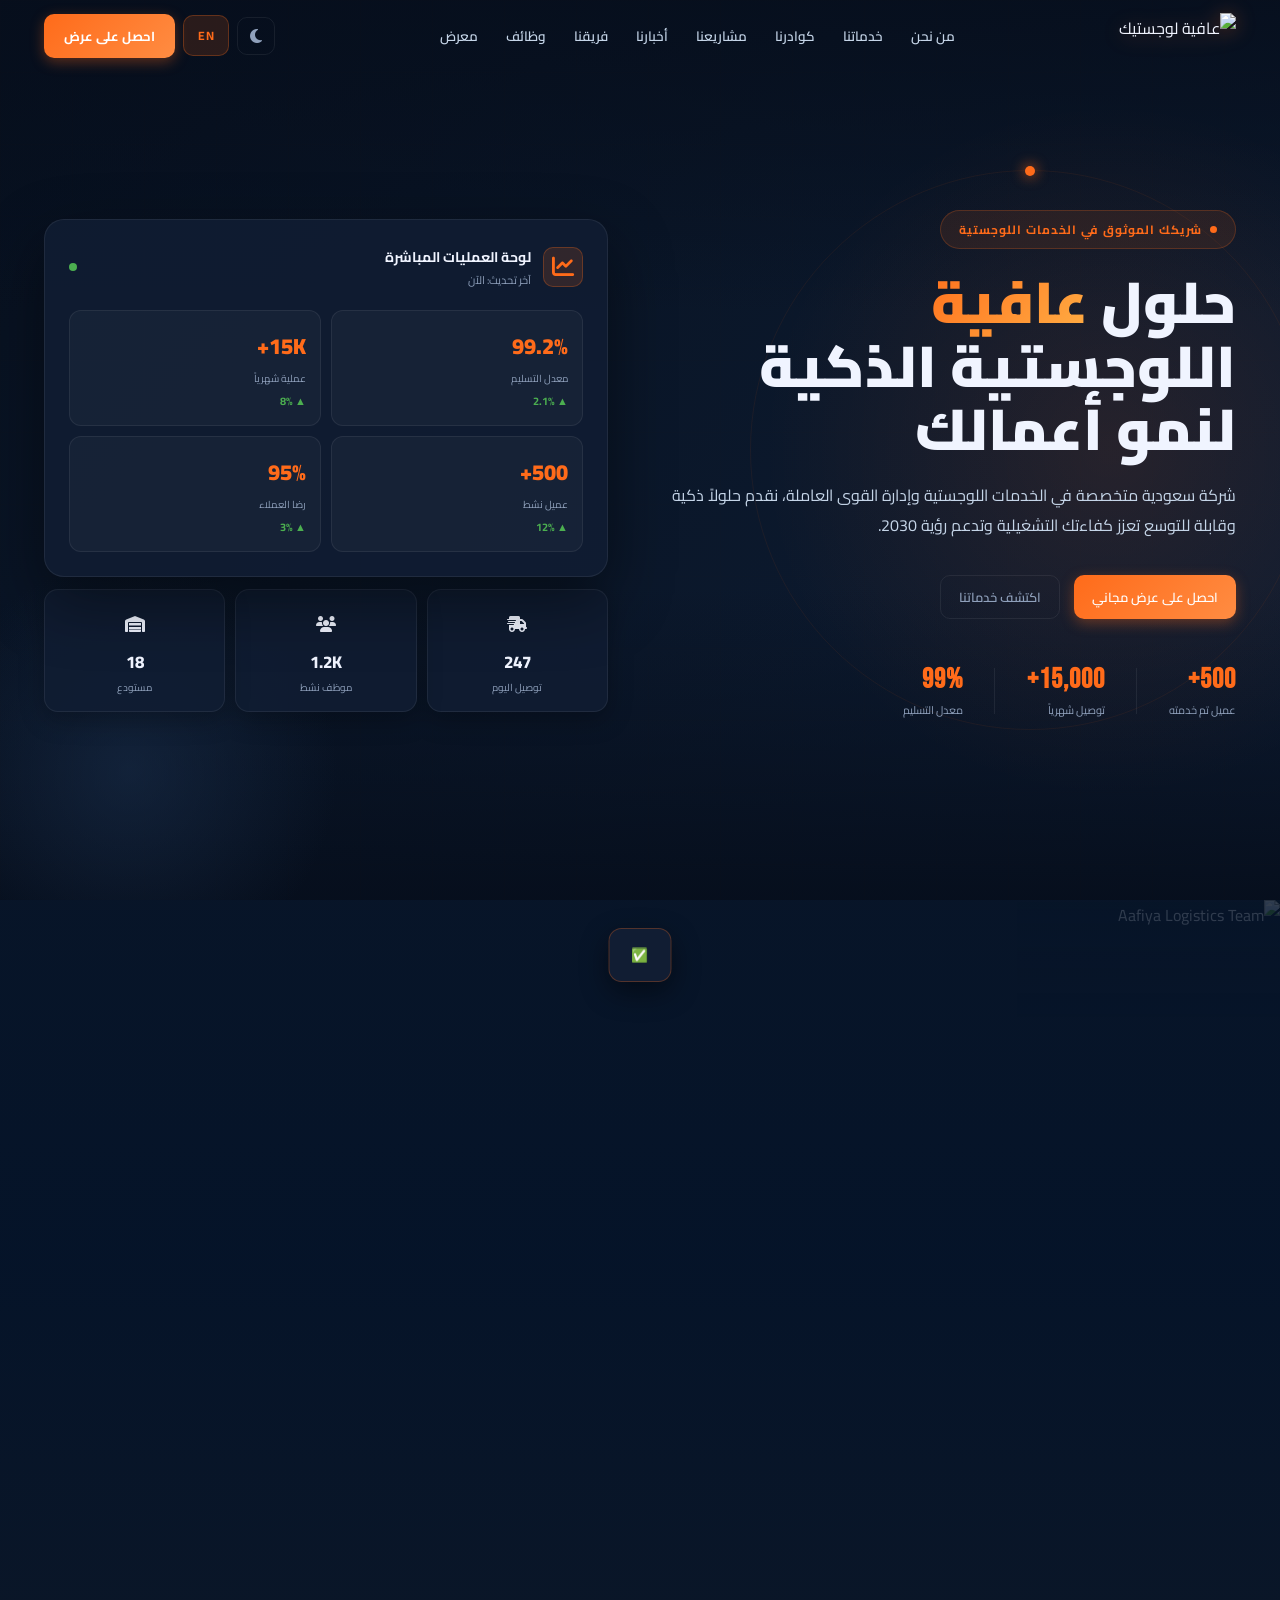
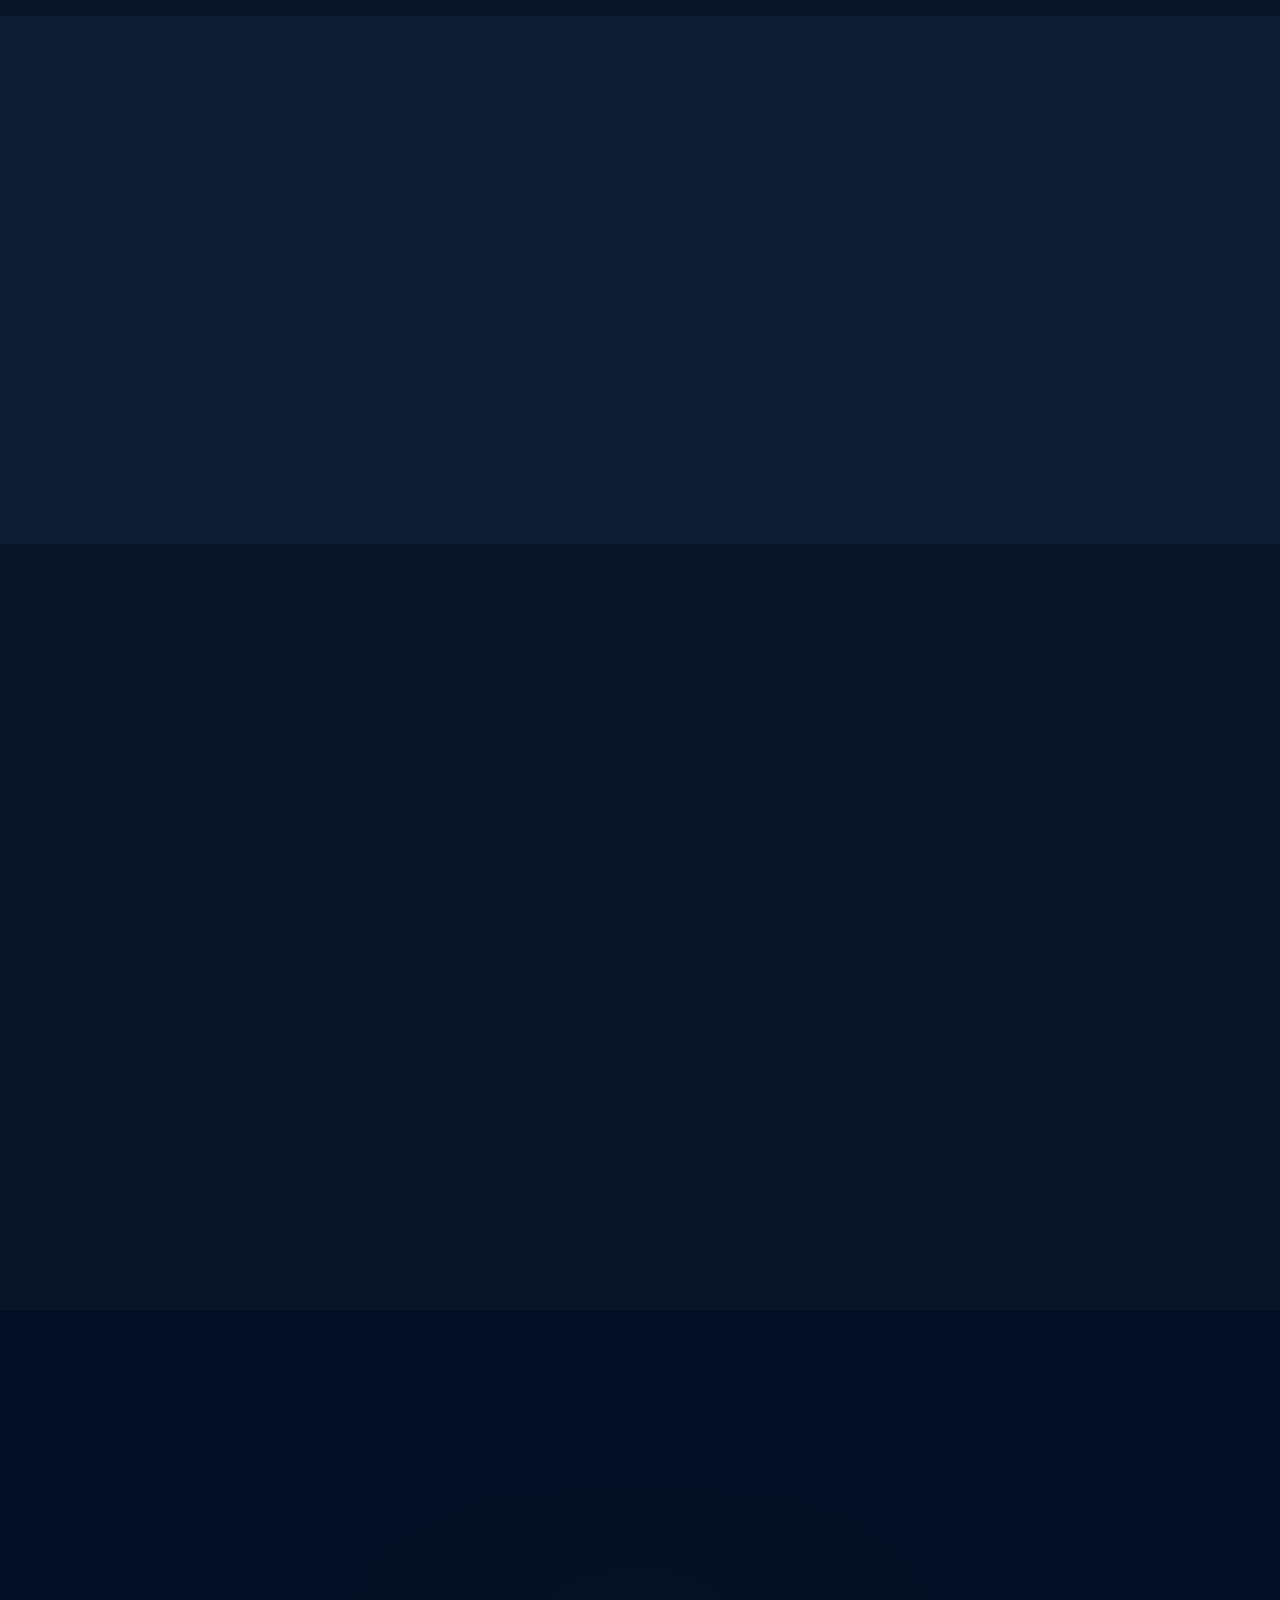
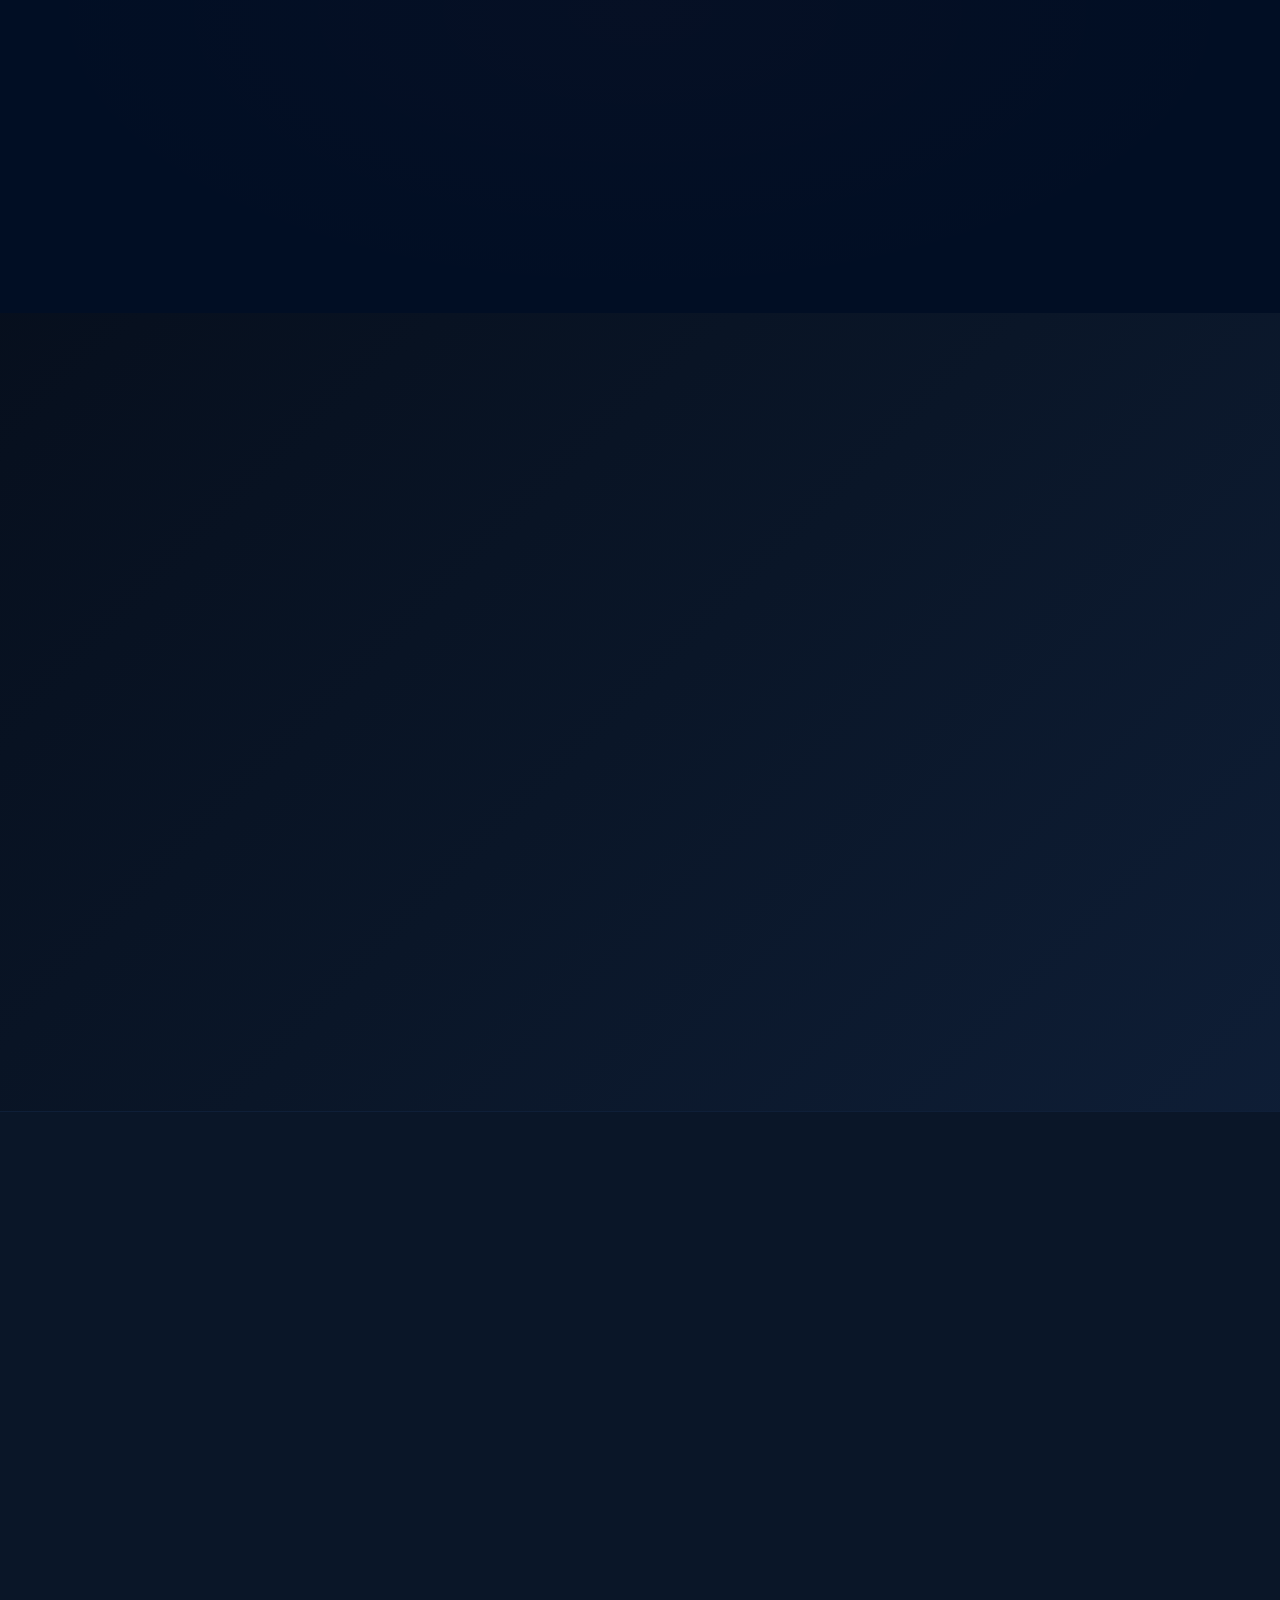
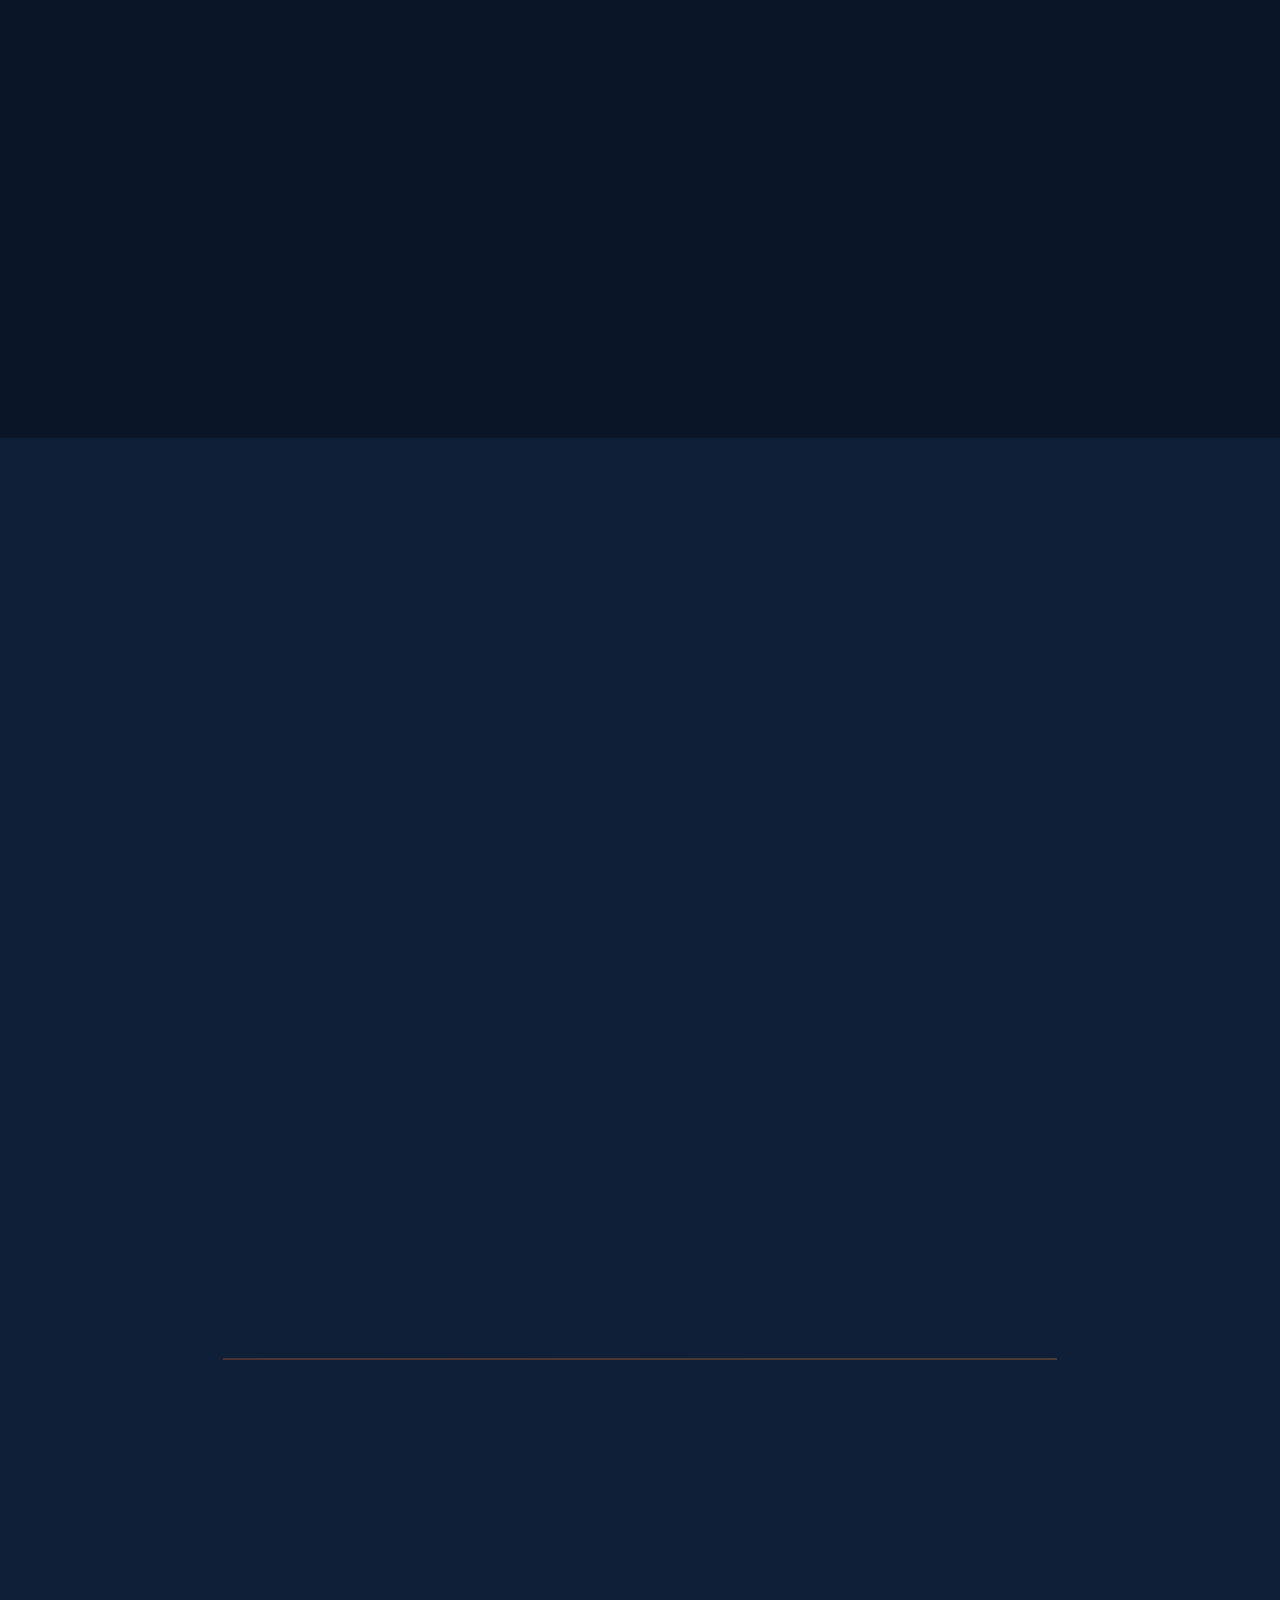
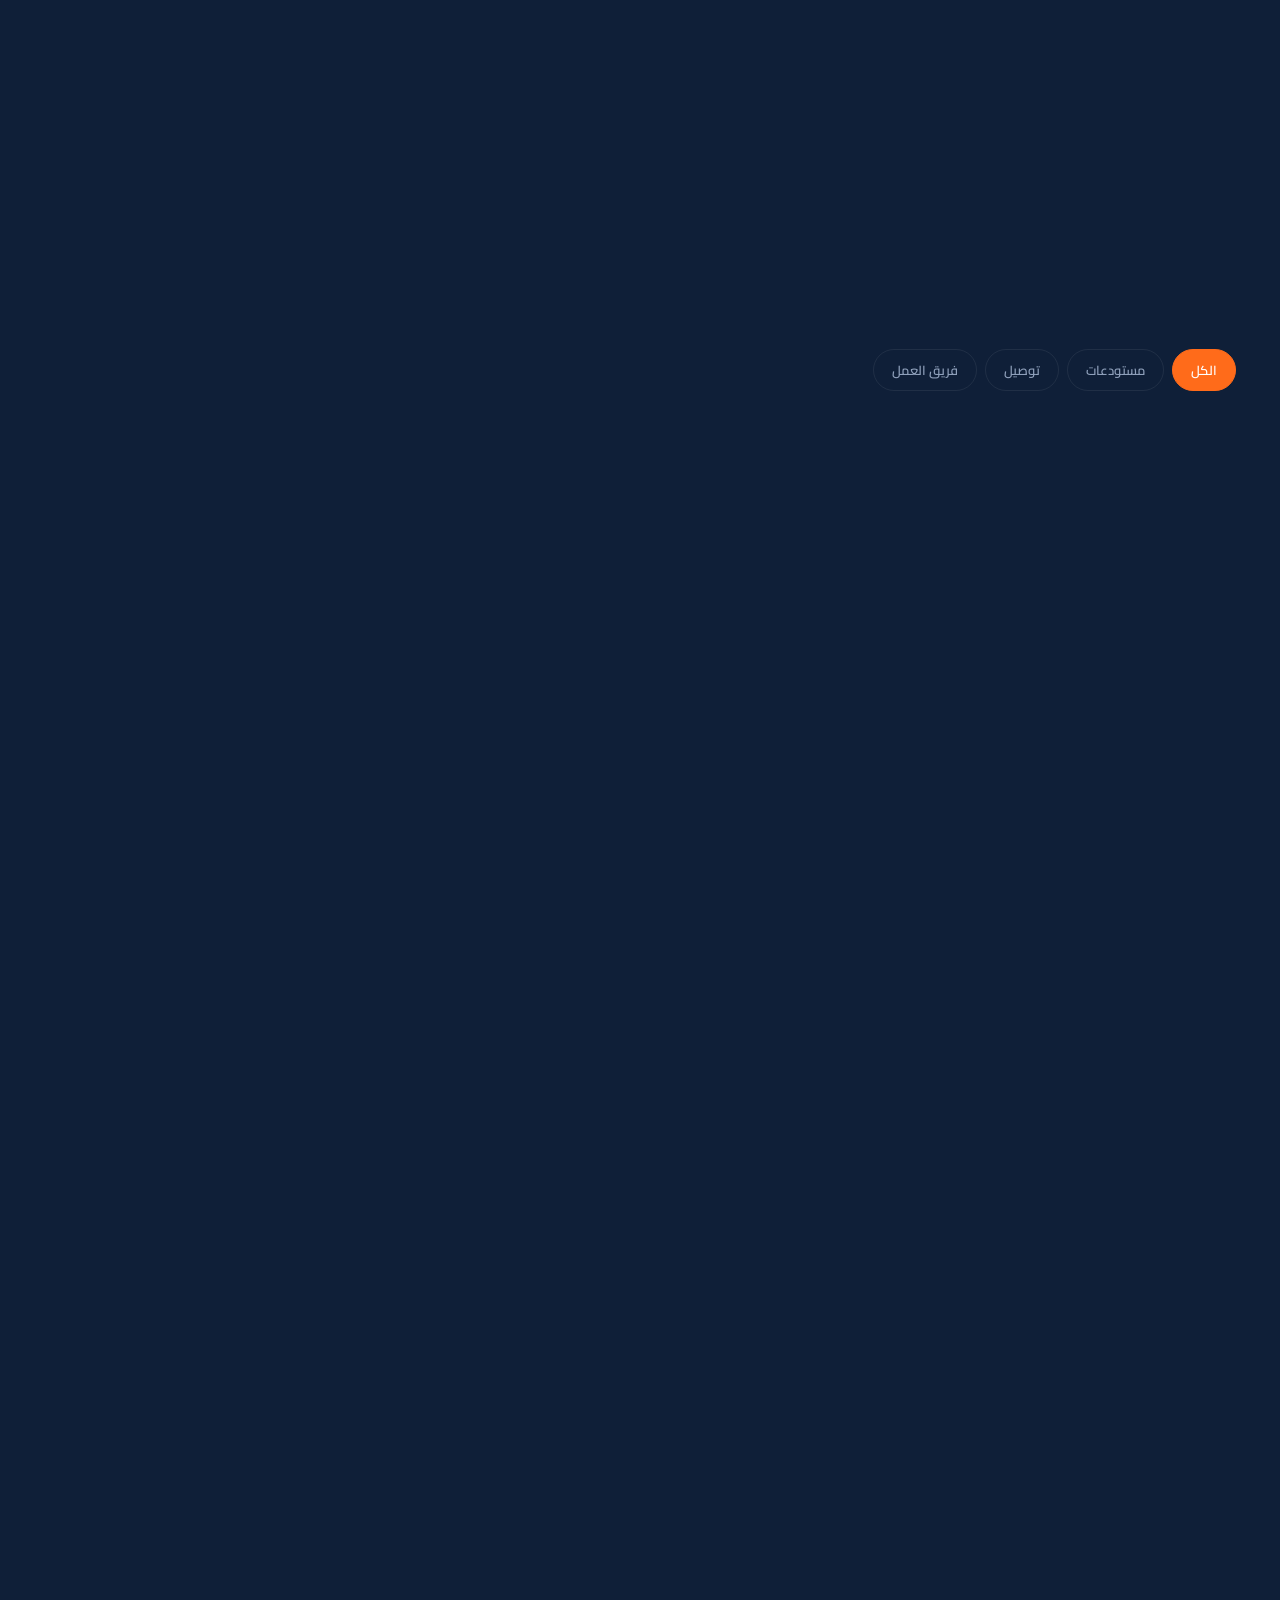
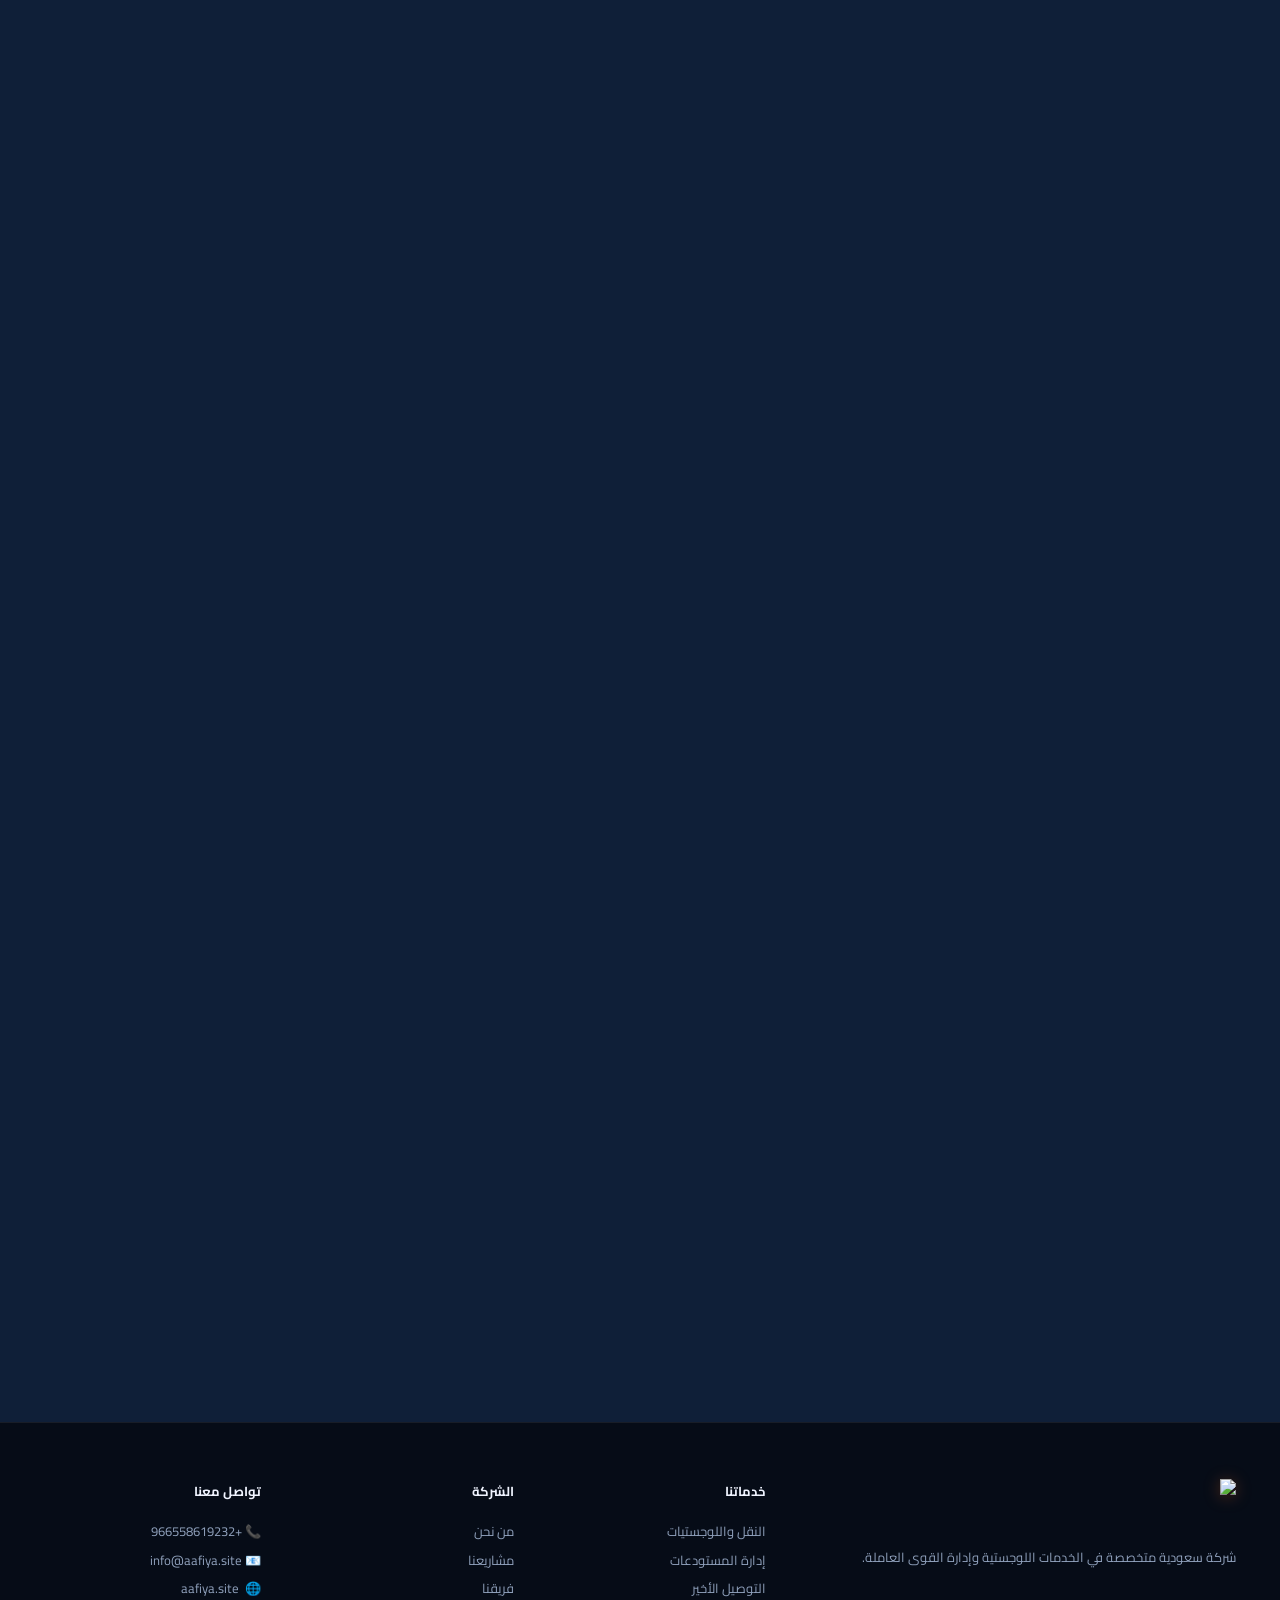
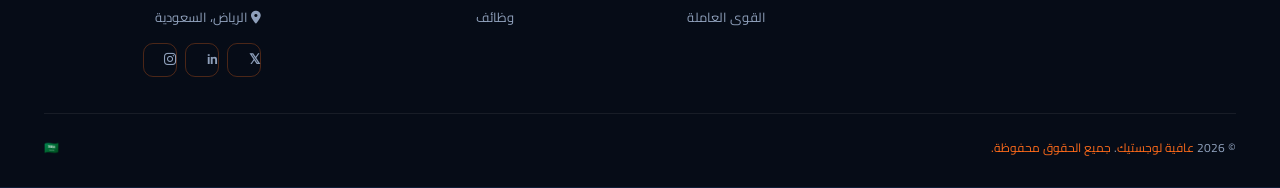
==== commit 2108696c: "fix(gsap): fix disappearing and flashing text reveals by tracking revealed state" ====
--- a/index.html
+++ b/index.html
@@ -1,6 +1,7 @@
 <!DOCTYPE html>
 <html lang="ar" dir="rtl" data-lang="ar" data-theme="dark">
 <head>
+<script>document.documentElement.classList.add('js-enabled');</script>
 <meta charset="UTF-8">
 <meta name="viewport" content="width=device-width, initial-scale=1.0">
 <meta name="description" content="عافية لوجستيك - حلول لوجستية ذكية تدعم نمو أعمالك في السعودية | Aafiya Logistics - Smart Logistics Solutions in Saudi Arabia">
@@ -627,6 +628,9 @@
 <div class="toast" id="toast"><span id="toast-msg">✅</span></div>
 
 
+<!-- GSAP Core & ScrollTrigger CDN -->
+<script src="https://cdnjs.cloudflare.com/ajax/libs/gsap/3.12.5/gsap.min.js"></script>
+<script src="https://cdnjs.cloudflare.com/ajax/libs/gsap/3.12.5/ScrollTrigger.min.js"></script>
 <script src="main.js"></script>
 </body>
 </html>
--- a/style.css
+++ b/style.css
@@ -0,0 +1,880 @@
+
+/* ============================================================
+   RIAYA WORKFORCE v3.0 — Full Stack Website
+   Features: Bilingual AR/EN · Dark/Light · Gallery · Team · Jobs · 404
+   ============================================================ */
+
+/* ─ Font Awesome Icon Styling ─ */
+.abt-vm-icon-wrap i,.abt-val-ic i,.abt-why-icon-box i,.glass-ic i,.why-ic i,.ci-ic i,.hc-icon i,.mini-ic i{font-style:normal;}
+.abt-vm-icon-wrap i{font-size:28px;}
+.abt-val-ic i{font-size:22px;color:var(--or);}
+.abt-why-icon-box i{font-size:28px;color:var(--or);}
+.glass-ic i{font-size:24px;}
+.why-ic i{font-size:24px;color:var(--or);}
+.ci-ic i{font-size:20px;color:var(--or);}
+.hc-icon i{font-size:22px;color:var(--or);}
+.mini-ic i{font-size:16px;}
+.svc-ic i{font-size:36px;color:var(--or);transition:color .3s;}
+.svc-card:hover .svc-ic i{color:#1C6B8A;}
+.ithumb i{font-size:20px;color:var(--or);}
+.team-avatar i{font-size:48px;color:var(--or);}
+.prj-img i{font-size:48px;color:var(--or);}
+.news-img i{font-size:36px;color:var(--or);}
+.job-ic i{font-size:24px;color:var(--or);}
+.ptn-logo i{font-size:36px;color:var(--or);}
+.gal-zoom i{font-size:22px;}
+.lb-close i{font-size:20px;}
+.btn-theme i{font-size:16px;}
+.ib i{font-size:14px;}
+.ib.d i{color:#e74c3c;}
+.fa-whatsapp{color:#25D366 !important;}
+
+/* ── VARIABLES ── */
+:root {
+  --or:#FF6B1A; --or2:#FF8C42; --or-g:rgba(255,107,26,.14);
+  --bg:#0A1628; --bg2:#0F1F38; --bg3:#162040; --card:#111D33;
+  --txt:#F0F4FF; --txt2:#8FA0BB; --txt3:#C5D5E8;
+  --bdr:rgba(255,255,255,.07); --bdr-or:rgba(255,107,26,.28);
+  --shadow:0 24px 64px rgba(0,0,0,.45);
+  --r:16px; --ease:cubic-bezier(.4,0,.2,1); --spring:cubic-bezier(.34,1.56,.64,1);
+  --font-ar:'Cairo','Tajawal',sans-serif; --font-en:'Inter',sans-serif;
+}
+[data-theme="light"]{
+  --bg:#F0F4FA; --bg2:#E4EBF5; --bg3:#D8E3F0; --card:#FFFFFF;
+  --txt:#0F1F38; --txt2:#4A6080; --txt3:#2D4060;
+  --bdr:rgba(0,0,0,.09); --bdr-or:rgba(255,107,26,.35);
+  --shadow:0 12px 40px rgba(0,0,0,.12);
+}
+*,*::before,*::after{box-sizing:border-box;margin:0;padding:0;}
+html{scroll-behavior:smooth;}
+body{font-family:var(--font-ar);background:var(--bg);color:var(--txt);overflow-x:hidden;transition:background .35s,color .35s;}
+[data-lang="en"]{direction:ltr;font-family:var(--font-en);}
+[data-lang="en"] [data-ar]{display:none;}
+[data-lang="ar"] [data-en]{display:none;}
+::-webkit-scrollbar{width:5px;}
+::-webkit-scrollbar-track{background:var(--bg);}
+::-webkit-scrollbar-thumb{background:var(--or);border-radius:3px;}
+
+/* ── LOADER ── */
+#loader{position:fixed;inset:0;z-index:9999;background:var(--bg);display:flex;flex-direction:column;align-items:center;justify-content:center;gap:20px;transition:opacity .6s,visibility .6s;}
+#loader.out{opacity:0;visibility:hidden;pointer-events:none;}
+.ld-logo{animation:ldPulse 1.6s ease-in-out infinite;}
+@keyframes ldPulse{0%,100%{transform:scale(1);filter:drop-shadow(0 0 10px rgba(255,107,26,.4));}50%{transform:scale(1.07);filter:drop-shadow(0 0 28px rgba(255,107,26,.8));}}
+.ld-track{width:180px;height:3px;background:rgba(255,255,255,.08);border-radius:2px;overflow:hidden;}
+.ld-fill{height:100%;background:linear-gradient(90deg,var(--or),var(--or2));border-radius:2px;animation:ldBar 1.9s ease forwards;}
+@keyframes ldBar{from{width:0}to{width:100%}}
+.ld-txt{font-size:12px;color:var(--txt2);letter-spacing:3px;text-transform:uppercase;}
+
+/* ── CURSOR ── */
+#cur-dot,#cur-ring{position:fixed;pointer-events:none;z-index:9998;border-radius:50%;transform:translate(-50%,-50%);}
+#cur-dot{width:7px;height:7px;background:var(--or);transition:transform .1s;}
+#cur-ring{width:34px;height:34px;border:2px solid rgba(255,107,26,.45);transition:all .17s ease;}
+@media(hover:none){#cur-dot,#cur-ring{display:none;}}
+
+/* ── VIEWS ── */
+.view{display:none;min-height:100vh;animation:vIn .4s ease;}
+.view.active{display:block;}
+@keyframes vIn{from{opacity:0;transform:translateY(12px);}to{opacity:1;transform:translateY(0);}}
+
+/* ── NAVBAR ── */
+#nav{position:fixed;top:0;left:0;right:0;z-index:1000;height:72px;padding:0 44px;display:flex;align-items:center;justify-content:space-between;background:rgba(10,22,40,0);backdrop-filter:blur(0px);border-bottom:1px solid transparent;transition:all .4s var(--ease);}
+[data-theme="light"] #nav{background:rgba(240,244,250,0);}
+#nav.scrolled{background:rgba(10,22,40,.94);backdrop-filter:blur(22px);border-bottom:1px solid var(--bdr);box-shadow:0 4px 24px rgba(0,0,0,.25);}
+[data-theme="light"] #nav.scrolled{background:rgba(240,244,250,.95);}
+.nav-logo{display:flex;align-items:center;cursor:pointer;gap:0;}
+.nav-logo img{height:46px;width:auto;object-fit:contain;filter:drop-shadow(0 2px 10px rgba(255,107,26,.35));transition:all .3s ease;}
+.nav-logo:hover img{filter:drop-shadow(0 4px 18px rgba(255,107,26,.65));transform:scale(1.04);}
+.nav-links{display:flex;align-items:center;gap:2px;}
+.nl{padding:8px 13px;color:var(--txt3);text-decoration:none;font-size:13.5px;font-weight:600;border-radius:9px;cursor:pointer;transition:all .25s;position:relative;background:none;border:none;font-family:inherit;}
+.nl::after{content:'';position:absolute;bottom:4px;left:50%;right:50%;height:2px;background:var(--or);border-radius:1px;transition:all .3s var(--ease);}
+.nl:hover,.nl.act{color:var(--txt);background:rgba(255,255,255,.05);}
+.nl:hover::after,.nl.act::after{left:13%;right:13%;}
+.nav-actions{display:flex;align-items:center;gap:8px;}
+/* Theme toggle */
+.btn-theme{width:38px;height:38px;border:1px solid var(--bdr);background:transparent;border-radius:10px;cursor:pointer;display:flex;align-items:center;justify-content:center;font-size:17px;transition:all .25s;color:var(--txt2);}
+.btn-theme:hover{border-color:var(--bdr-or);background:var(--or-g);color:var(--or);}
+/* Lang toggle */
+.btn-lang{padding:8px 14px;border:1px solid var(--bdr-or);background:var(--or-g);color:var(--or);border-radius:10px;font-size:12px;font-weight:700;cursor:pointer;transition:all .25s;font-family:inherit;letter-spacing:.5px;}
+.btn-lang:hover{background:var(--or);color:#fff;}
+.btn-dash{padding:9px 16px;border:1px solid var(--bdr-or);background:transparent;color:var(--or);border-radius:10px;font-size:13px;font-weight:700;cursor:pointer;transition:all .25s;font-family:inherit;}
+.btn-dash:hover{background:var(--or-g);}
+.btn-cta{padding:10px 20px;background:linear-gradient(135deg,var(--or),var(--or2));color:#fff;border:none;border-radius:10px;font-size:13px;font-weight:700;cursor:pointer;transition:all .3s var(--spring);box-shadow:0 4px 14px rgba(255,107,26,.35);font-family:inherit;}
+.btn-cta:hover{transform:translateY(-2px) scale(1.03);box-shadow:0 8px 22px rgba(255,107,26,.5);}
+/* Mobile menu */
+.btn-menu{display:none;width:38px;height:38px;border:1px solid var(--bdr);background:transparent;border-radius:10px;cursor:pointer;align-items:center;justify-content:center;font-size:20px;color:var(--txt2);}
+.mobile-nav{display:none;position:fixed;top:72px;left:0;right:0;background:var(--card);border-bottom:1px solid var(--bdr);padding:16px 24px;flex-direction:column;gap:8px;z-index:999;animation:slideDown .3s ease;}
+@keyframes slideDown{from{opacity:0;transform:translateY(-10px);}to{opacity:1;transform:translateY(0);}}
+.mobile-nav.open{display:flex;}
+.mobile-nav .nl{text-align:center;padding:12px;}
+
+/* ── HERO ── */
+#hero-s{min-height:100vh;position:relative;display:flex;align-items:center;overflow:hidden;}
+.hero-bg{position:absolute;inset:0;background:url('img/WhatsApp%20Image%202026-04-18%20at%2012.00.30%20AM.jpeg') center 75%/150% auto no-repeat;}
+.hero-bg::before{content:'';position:absolute;inset:0;background:linear-gradient(135deg,rgba(6,14,28,.82) 0%,rgba(10,22,40,.75) 40%,rgba(15,31,56,.68) 100%);}
+.hero-bg::after{content:'';position:absolute;inset:0;background:linear-gradient(to top,rgba(6,14,28,.95) 0%,transparent 35%,transparent 65%,rgba(6,14,28,.85) 100%);}
+[data-theme="light"] .hero-bg::before{background:linear-gradient(135deg,rgba(200,216,240,.75) 0%,rgba(216,232,255,.7) 40%,rgba(228,238,248,.65) 100%);}
+[data-theme="light"] .hero-bg::after{background:linear-gradient(to top,rgba(228,238,248,.9) 0%,transparent 35%,transparent 65%,rgba(200,216,240,.8) 100%);}
+.hero-mesh{position:absolute;inset:0;background-image:linear-gradient(rgba(255,107,26,.04) 1px,transparent 1px),linear-gradient(90deg,rgba(255,107,26,.04) 1px,transparent 1px);background-size:72px 72px;animation:meshY 25s linear infinite;mix-blend-mode:overlay;}
+@keyframes meshY{from{transform:translateY(0);}to{transform:translateY(72px);}}
+.hero-orb{position:absolute;border-radius:50%;animation:orbP 5s ease-in-out infinite;}
+.ho1{width:700px;height:700px;right:-180px;top:50%;transform:translateY(-50%);background:radial-gradient(circle,rgba(255,107,26,.11) 0%,transparent 70%);}
+.ho2{width:420px;height:420px;left:-80px;bottom:-80px;background:radial-gradient(circle,rgba(28,50,81,.5) 0%,transparent 70%);animation-delay:-3s;}
+@keyframes orbP{0%,100%{scale:1;opacity:.7;}50%{scale:1.1;opacity:1;}}
+/* Floating ring */
+.hero-ring{position:absolute;width:560px;height:560px;right:-30px;top:50%;transform:translateY(-50%);border:1px solid rgba(255,107,26,.07);border-radius:50%;animation:ringR 28s linear infinite;}
+.hero-ring::before{content:'';position:absolute;top:-5px;left:50%;width:10px;height:10px;background:var(--or);border-radius:50%;transform:translateX(-50%);box-shadow:0 0 14px var(--or);}
+@keyframes ringR{from{transform:translateY(-50%) rotate(0);}to{transform:translateY(-50%) rotate(360deg);}}
+/* Particles */
+.particle{position:absolute;border-radius:50%;animation:partF linear infinite;opacity:0;background:var(--or);}
+@keyframes partF{0%{transform:translateY(100vh) translateX(0);opacity:0;}10%{opacity:.5;}90%{opacity:.2;}100%{transform:translateY(-10vh) translateX(var(--dx));opacity:0;}}
+
+.hero-wrap{position:relative;z-index:2;max-width:1280px;margin:0 auto;padding:110px 44px 80px;display:grid;grid-template-columns:1fr 1fr;gap:64px;align-items:center;}
+/* Text side */
+.hero-badge{display:inline-flex;align-items:center;gap:8px;background:rgba(255,107,26,.1);border:1px solid rgba(255,107,26,.22);border-radius:30px;padding:7px 18px;font-size:12px;color:var(--or);font-weight:700;margin-bottom:22px;letter-spacing:1px;animation:badgeIn .8s var(--spring) both;}
+@keyframes badgeIn{from{opacity:0;transform:translateY(20px) scale(.8);}to{opacity:1;transform:none;}}
+.bdot{width:7px;height:7px;background:var(--or);border-radius:50%;animation:blink 2s infinite;}
+@keyframes blink{0%,100%{opacity:1;box-shadow:0 0 0 0 rgba(255,107,26,.4);}50%{opacity:.4;box-shadow:0 0 0 7px rgba(255,107,26,0);}}
+.hero-title{font-size:clamp(36px,4.5vw,62px);font-weight:900;line-height:1.1;margin-bottom:20px;}
+.hero-title .ln{display:block;animation:lnIn .7s var(--ease) both;}
+.ln:nth-child(1){animation-delay:.1s;}.ln:nth-child(2){animation-delay:.22s;}.ln:nth-child(3){animation-delay:.34s;}
+@keyframes lnIn{from{opacity:0;transform:translateY(36px);}to{opacity:1;transform:none;}}
+.hero-title .hl{color:var(--or);background:linear-gradient(135deg,var(--or),#FFB347);-webkit-background-clip:text;-webkit-text-fill-color:transparent;background-clip:text;}
+.hero-sub{font-size:16px;color:var(--txt3);line-height:1.85;margin-bottom:34px;animation:fadeUp .7s .5s ease both;}
+.hero-btns{display:flex;gap:14px;flex-wrap:wrap;animation:fadeUp .7s .65s ease both;}
+.hero-stats{display:flex;gap:32px;margin-top:44px;flex-wrap:wrap;animation:fadeUp .7s .8s ease both;}
+.hs-item{position:relative;padding-right:32px;}
+.hs-item::before{content:'';position:absolute;right:0;top:10%;height:80%;width:1px;background:var(--bdr);}
+.hs-item:first-child{padding-right:0;}
+.hs-item:first-child::before{display:none;}
+.hs-val{font-size:28px;font-weight:900;color:var(--or);font-family:'Bebas Neue',sans-serif;letter-spacing:1px;}
+.hs-lbl{font-size:11px;color:var(--txt2);margin-top:4px;}
+@keyframes fadeUp{from{opacity:0;transform:translateY(22px);}to{opacity:1;transform:none;}}
+/* Card side */
+.hero-card{animation:cardIn 1s .3s var(--ease) both;}
+@keyframes cardIn{from{opacity:0;transform:translateX(56px);}to{opacity:1;transform:none;}}
+.hc-main{background:rgba(17,29,51,.88);border:1px solid var(--bdr);border-radius:20px;padding:24px;backdrop-filter:blur(20px);box-shadow:var(--shadow);animation:floatY 4s ease-in-out infinite;}
+[data-theme="light"] .hc-main{background:rgba(255,255,255,.92);}
+@keyframes floatY{0%,100%{transform:translateY(0);}50%{transform:translateY(-10px);}}
+.hc-head{display:flex;align-items:center;gap:12px;margin-bottom:20px;}
+.hc-icon{width:40px;height:40px;background:var(--or-g);border:1px solid var(--bdr-or);border-radius:10px;display:flex;align-items:center;justify-content:center;font-size:18px;}
+.hc-tit{font-size:14px;font-weight:700;}
+.hc-sub{font-size:11px;color:var(--txt2);}
+.live-dot{width:8px;height:8px;background:#4CAF50;border-radius:50%;margin-right:auto;animation:liveP 2s infinite;}
+@keyframes liveP{0%,100%{box-shadow:0 0 0 0 rgba(76,175,80,.5);}50%{box-shadow:0 0 0 6px rgba(76,175,80,0);}}
+.met-grid{display:grid;grid-template-columns:1fr 1fr;gap:10px;}
+.met-box{background:rgba(255,255,255,.03);border:1px solid var(--bdr);border-radius:12px;padding:14px;transition:.3s;}
+[data-theme="light"] .met-box{background:rgba(0,0,0,.03);}
+.met-box:hover{border-color:var(--bdr-or);background:var(--or-g);}
+.met-val{font-size:22px;font-weight:900;color:var(--or);}
+.met-lbl{font-size:10px;color:var(--txt2);margin-top:2px;}
+.met-chg{font-size:11px;color:#4CAF50;margin-top:3px;font-weight:700;}
+.mini-row{display:flex;gap:10px;margin-top:12px;}
+.mini-box{flex:1;background:rgba(17,29,51,.88);border:1px solid var(--bdr);border-radius:14px;padding:14px;text-align:center;animation:floatY 4s ease-in-out infinite;box-shadow:0 8px 24px rgba(0,0,0,.25);}
+[data-theme="light"] .mini-box{background:rgba(255,255,255,.9);}
+.mini-box:nth-child(2){animation-delay:-1.5s;}.mini-box:nth-child(3){animation-delay:-3s;}
+.mini-ic{font-size:20px;margin-bottom:5px;}
+.mini-vl{font-size:17px;font-weight:800;}
+.mini-lb{font-size:10px;color:var(--txt2);}
+
+/* ── SECTION COMMONS ── */
+.sec{max-width:1280px;margin:0 auto;padding:88px 44px;}
+.sec-hd{margin-bottom:52px;}
+.sec-badge{display:inline-flex;align-items:center;gap:7px;background:var(--or-g);border:1px solid var(--bdr-or);color:var(--or);font-size:11px;font-weight:700;padding:5px 15px;border-radius:20px;margin-bottom:14px;letter-spacing:2px;text-transform:uppercase;}
+.sec-title{font-size:clamp(26px,3.5vw,42px);font-weight:900;line-height:1.15;margin-bottom:12px;}
+.sec-title .hl{color:var(--or);}
+.sec-sub{font-size:15.5px;color:var(--txt3);line-height:1.8;max-width:580px;}
+/* reveal */
+.rv{opacity:0;transform:translateY(36px);transition:all .65s var(--ease);}
+.rv.vis{opacity:1;transform:none;}
+.rv-l{opacity:0;transform:translateX(-36px);transition:all .65s var(--ease);}
+.rv-l.vis{opacity:1;transform:none;}
+.rv-r{opacity:0;transform:translateX(36px);transition:all .65s var(--ease);}
+.rv-r.vis{opacity:1;transform:none;}
+.rv-sc{opacity:0;transform:scale(.87);transition:all .55s var(--spring);}
+.rv-sc.vis{opacity:1;transform:none;}
+.d1{transition-delay:.08s;}.d2{transition-delay:.16s;}.d3{transition-delay:.24s;}.d4{transition-delay:.32s;}.d5{transition-delay:.40s;}.d6{transition-delay:.48s;}
+
+/* ── ABOUT ── */
+
+/* Container */
+.abt-container{max-width:1280px;margin:0 auto;padding:0 24px;}
+@media(min-width:1024px){.abt-container{padding:0 48px;}}
+
+/* Section headers */
+.abt-sec-hd{text-align:center;margin-bottom:64px;}
+.abt-sec-title{font-size:clamp(26px,3.5vw,40px);font-weight:800;color:#fff;margin-bottom:16px;letter-spacing:-.02em;}
+[data-theme="light"] .abt-sec-title{color:var(--txt);}
+.abt-sec-sub{font-size:18px;color:var(--txt2);max-width:640px;margin:0 auto;line-height:1.6;}
+.abt-divider{width:96px;height:4px;background:var(--or);margin:12px auto 0;opacity:.5;border-radius:4px;}
+
+/* ─ About Hero ─ */
+.abt-hero{position:relative;min-height:716px;display:flex;align-items:center;justify-content:center;overflow:hidden;}
+.abt-hero-bg{position:absolute;inset:0;z-index:0;}
+.abt-hero-img{width:100%;height:100%;object-fit:cover;opacity:.3;mix-blend-mode:luminosity;}
+.abt-hero-grad{position:absolute;inset:0;background:linear-gradient(to top,var(--bg) 0%,rgba(4,19,41,.8) 50%,rgba(4,19,41,.4) 100%);}
+[data-theme="light"] .abt-hero-grad{background:linear-gradient(to top,var(--bg) 0%,rgba(220,230,245,.85) 50%,rgba(220,230,245,.5) 100%);}
+.abt-hero-content{position:relative;z-index:2;max-width:900px;padding:0 24px;text-align:center;}
+@media(min-width:1024px){.abt-hero-content{padding:0 48px;}}
+.abt-hero-title{font-size:clamp(30px,4.5vw,56px);font-weight:700;color:#fff;margin-bottom:24px;letter-spacing:-.02em;line-height:1.15;}
+[data-theme="light"] .abt-hero-title{color:var(--txt);}
+.abt-hero-sub{font-size:clamp(16px,1.5vw,20px);color:rgba(224,191,182,1);line-height:1.65;margin-bottom:40px;max-width:768px;margin-left:auto;margin-right:auto;}
+[data-theme="light"] .abt-hero-sub{color:var(--txt2);}
+.abt-cta{padding:16px 32px;font-size:18px;font-weight:600;border-radius:6px;background:linear-gradient(135deg,var(--or),var(--or2));box-shadow:0 0 32px rgba(255,112,67,.2);}
+.abt-cta:hover{opacity:.9;}
+
+/* ─ Vision & Mission ─ */
+.abt-vm-sec{padding:96px 0;background:#0d1c32 url('img/Gemini_Generated_Image_9mtabn9mtabn9mta.png') center/cover no-repeat;position:relative;border-top:1px solid rgba(89,65,58,.1);}
+.abt-vm-sec::before{content:'';position:absolute;inset:0;background:rgba(13,28,50,.55);z-index:0;}
+.abt-vm-sec>.abt-container{position:relative;z-index:1;}
+[data-theme="light"] .abt-vm-sec{background-color:var(--bg2);border-top-color:rgba(0,0,0,.06);}
+[data-theme="light"] .abt-vm-sec::before{background:rgba(255,255,255,.82);}
+.abt-vm-grid{display:grid;grid-template-columns:1fr 1fr;gap:32px;}
+@media(min-width:1024px){.abt-vm-grid{gap:48px;}}
+.abt-vm-card{background:rgba(13,28,50,.45);backdrop-filter:blur(12px);-webkit-backdrop-filter:blur(12px);border-radius:12px;padding:40px;position:relative;overflow:hidden;border:1px solid rgba(255,255,255,.1);transition:background .5s,transform .4s,box-shadow .4s;}
+.abt-vm-card:hover{background:rgba(13,28,50,.6);transform:translateY(-4px);box-shadow:0 16px 40px rgba(0,0,0,.3);}
+[data-theme="light"] .abt-vm-card{background:rgba(255,255,255,.45);border-color:rgba(0,0,0,.08);}
+[data-theme="light"] .abt-vm-card:hover{background:rgba(255,255,255,.6);}
+.abt-vm-accent{position:absolute;top:0;left:0;width:100%;height:8px;opacity:.5;}
+.abt-accent-teal{background:linear-gradient(90deg,#1C6B8A,#41aca2);}
+.abt-accent-or{background:linear-gradient(90deg,var(--or),var(--or2));}
+.abt-vm-icon-wrap{width:64px;height:64px;border-radius:50%;display:inline-flex;align-items:center;justify-content:center;font-size:28px;margin-bottom:32px;border:1px solid rgba(89,65,58,.2);}
+.abt-icon-teal{background:#1c2a41;color:#71d7cd;}
+.abt-icon-or{background:#1c2a41;color:var(--or);}
+[data-theme="light"] .abt-icon-teal,[data-theme="light"] .abt-icon-or{background:rgba(0,0,0,.05);}
+.abt-vm-title{font-size:28px;font-weight:700;color:#fff;margin-bottom:16px;}
+[data-theme="light"] .abt-vm-title{color:var(--txt);}
+.abt-vm-txt{font-size:18px;color:var(--txt2);line-height:1.65;}
+
+/* ─ Values Bento ─ */
+.abt-vals-sec{padding:96px 0;background:var(--bg) url('img/Gemini_Generated_Image_am26hbam26hbam26 (1).png') center/cover no-repeat;position:relative;}
+.abt-vals-sec::before{content:'';position:absolute;inset:0;background:rgba(10,20,40,.6);z-index:0;}
+.abt-vals-sec>.abt-container{position:relative;z-index:1;}
+[data-theme="light"] .abt-vals-sec::before{background:rgba(255,255,255,.75);}
+.abt-vals-grid{display:grid;grid-template-columns:repeat(3,1fr);gap:24px;}
+.abt-val-card{background:rgba(17,32,54,.45);backdrop-filter:blur(12px);-webkit-backdrop-filter:blur(12px);border:1px solid rgba(255,255,255,.1);border-radius:12px;padding:32px;transition:background .3s,transform .3s;}
+.abt-val-card:hover{background:rgba(17,32,54,.65);transform:translateY(-3px);}
+[data-theme="light"] .abt-val-card{background:rgba(255,255,255,.45);border-color:rgba(0,0,0,.08);}
+[data-theme="light"] .abt-val-card:hover{background:rgba(255,255,255,.6);}
+.abt-val-wide{grid-column:span 2;}
+.abt-val-head{display:flex;align-items:center;gap:16px;margin-bottom:24px;}
+.abt-val-ic{font-size:24px;}
+.abt-val-tit{font-size:20px;font-weight:600;color:#fff;}
+[data-theme="light"] .abt-val-tit{color:var(--txt);}
+.abt-val-txt{font-size:14px;color:var(--txt2);line-height:1.7;}
+
+/* ─ Why Choose Us ─ */
+.abt-why-sec{position:relative;overflow:hidden;padding:96px 0;background:#010e24;border-top:1px solid rgba(89,65,58,.1);}
+[data-theme="light"] .abt-why-sec{background:var(--bg2);border-top-color:rgba(0,0,0,.06);}
+.abt-why-radial{position:absolute;inset:0;opacity:.1;background:radial-gradient(ellipse at center,rgba(255,112,67,.2),transparent 70%);pointer-events:none;}
+.abt-why-grid{display:grid;grid-template-columns:repeat(4,1fr);gap:32px;}
+.abt-why-card{position:relative;padding:24px;border-radius:12px;border:1px solid rgba(89,65,58,.1);background:rgba(4,19,41,.5);backdrop-filter:blur(12px);transition:all .3s;}
+.abt-why-card:hover{background:#2c3951;transform:translateY(-4px);}
+[data-theme="light"] .abt-why-card{background:rgba(255,255,255,.6);backdrop-filter:blur(12px);}
+[data-theme="light"] .abt-why-card:hover{background:var(--card);}
+.abt-why-icon-box{width:48px;height:48px;border-radius:8px;background:#112036;display:flex;align-items:center;justify-content:center;font-size:22px;margin-bottom:24px;transition:transform .3s;}
+[data-theme="light"] .abt-why-icon-box{background:rgba(0,0,0,.05);}
+.abt-why-card:hover .abt-why-icon-box{transform:scale(1.1);}
+.abt-why-tit{font-size:18px;font-weight:600;color:#fff;margin-bottom:12px;line-height:1.4;}
+[data-theme="light"] .abt-why-tit{color:var(--txt);}
+.abt-why-txt{font-size:14px;color:var(--txt2);line-height:1.6;}
+
+/* ── SERVICES ── */
+.svc-grid{display:grid;grid-template-columns:repeat(3,1fr);gap:18px;margin-top:48px;}
+.svc-card{background:var(--card);border:1px solid var(--bdr);border-radius:20px;padding:28px;transition:.4s;position:relative;overflow:hidden;cursor:default;}
+.svc-card::before{content:'';position:absolute;inset:0;background:linear-gradient(135deg,rgba(255,107,26,.06) 0%,transparent 60%);opacity:0;transition:.4s;}
+.svc-card::after{content:'';position:absolute;bottom:0;left:0;right:0;height:3px;background:linear-gradient(90deg,var(--or),var(--or2));transform:scaleX(0);transform-origin:right;transition:.4s;}
+.svc-card:hover{border-color:var(--bdr-or);transform:translateY(-6px);box-shadow:0 20px 40px rgba(0,0,0,.25);}
+.svc-card:hover::before{opacity:1;}
+.svc-card:hover::after{transform:scaleX(1);transform-origin:left;}
+.svc-ic{width:52px;height:52px;background:var(--or-g);border:1px solid var(--bdr-or);border-radius:14px;display:flex;align-items:center;justify-content:center;font-size:24px;margin-bottom:20px;transition:.3s var(--spring);}
+.svc-card:hover .svc-ic{transform:scale(1.15) rotate(-5deg);}
+.svc-card h3{font-size:17px;font-weight:700;margin-bottom:10px;}
+.svc-card p{font-size:13px;color:var(--txt2);line-height:1.75;}
+
+/* ── WORKFORCE ROLES ── */
+#roles-s{background:var(--bg);padding:1px 0;}
+
+/* Bento grid */
+.roles-bento{display:grid;grid-template-columns:repeat(2,1fr);gap:24px;margin-top:40px;}
+.glass-wide{grid-column:span 2;}
+
+/* Glass card */
+.glass-sec{background:linear-gradient(145deg,rgba(13,28,50,.55),rgba(4,19,41,.75));backdrop-filter:blur(16px);-webkit-backdrop-filter:blur(16px);border:1px solid rgba(255,255,255,.05);box-shadow:0 8px 32px rgba(0,0,0,.3);border-radius:20px;padding:32px;position:relative;overflow:hidden;transition:border-color .4s,transform .4s,box-shadow .4s;}
+.glass-sec:hover{border-color:rgba(255,255,255,.1);transform:translateY(-4px);box-shadow:0 24px 56px rgba(0,0,0,.4);}
+[data-theme="light"] .glass-sec{background:linear-gradient(145deg,rgba(255,255,255,.7),rgba(228,235,245,.8));box-shadow:0 8px 32px rgba(0,0,0,.08);border-color:rgba(0,0,0,.06);}
+[data-theme="light"] .glass-sec:hover{box-shadow:0 20px 50px rgba(0,0,0,.12);border-color:rgba(0,0,0,.1);}
+
+/* Glow orbs */
+.glass-glow{position:absolute;width:260px;height:260px;border-radius:50%;filter:blur(80px);pointer-events:none;transition:opacity .7s;opacity:.6;}
+.glass-sec:hover .glass-glow{opacity:1;}
+.glass-glow-or{background:rgba(255,107,26,.08);top:-80px;right:-80px;}
+.glass-glow-bl{background:rgba(49,72,99,.18);bottom:-80px;left:-80px;}
+.glass-glow-tl{background:rgba(0,59,55,.16);top:-80px;left:-80px;}
+[data-theme="light"] .glass-glow-or{background:rgba(255,107,26,.06);}
+[data-theme="light"] .glass-glow-bl{background:rgba(49,72,99,.08);}
+[data-theme="light"] .glass-glow-tl{background:rgba(0,59,55,.06);}
+
+/* Section header inside glass card */
+.glass-hd{display:flex;align-items:center;gap:16px;margin-bottom:28px;position:relative;z-index:1;}
+.glass-ic{width:56px;height:56px;min-width:56px;border-radius:16px;display:flex;align-items:center;justify-content:center;font-size:26px;transition:transform .35s var(--spring);}
+.glass-sec:hover .glass-ic{transform:scale(1.08) rotate(-4deg);}
+.glass-ic-or{background:rgba(255,107,26,.1);border:1px solid rgba(255,107,26,.2);}
+.glass-ic-bl{background:rgba(49,72,99,.25);border:1px solid rgba(49,72,99,.4);}
+.glass-ic-tl{background:rgba(0,59,55,.3);border:1px solid rgba(0,59,55,.45);}
+.glass-tit{font-size:20px;font-weight:800;color:var(--txt);margin-bottom:4px;}
+.glass-sub{font-size:12px;color:var(--txt2);text-transform:uppercase;letter-spacing:1.5px;font-weight:500;}
+
+/* Job items — grid cards (for wide sections) */
+.job-grid{display:grid;gap:12px;position:relative;z-index:1;}
+.job-grid-3{grid-template-columns:repeat(3,1fr);}
+.job-grid-4{grid-template-columns:repeat(4,1fr);}
+.job-item{background:rgba(13,28,50,.45);border-radius:14px;padding:18px 20px;display:flex;flex-direction:column;gap:4px;border:1px solid transparent;transition:all .3s var(--ease);cursor:default;}
+.job-item:hover{background:rgba(255,107,26,.04);border-color:rgba(255,107,26,.18);transform:translateY(-2px);}
+[data-theme="light"] .job-item{background:rgba(0,0,0,.03);}
+[data-theme="light"] .job-item:hover{background:rgba(255,107,26,.06);}
+.job-main{display:flex;align-items:center;gap:10px;}
+.job-name{font-size:15px;font-weight:700;color:var(--txt);}
+.job-en{font-size:11px;color:var(--txt2);text-transform:uppercase;letter-spacing:1px;padding-inline-start:0;}
+
+/* Highlighted job items (supervisors/managers) */
+.job-item-hl .job-name{color:#71d7cd;}
+.job-item-hl2 .job-name{color:#71d7cd;}
+
+/* Job rows — vertical list (for half-width sections) */
+.job-col{display:flex;flex-direction:column;gap:10px;position:relative;z-index:1;}
+.job-row{background:rgba(13,28,50,.45);border-radius:14px;padding:14px 18px;display:flex;align-items:center;gap:14px;border:1px solid transparent;transition:all .3s var(--ease);cursor:default;}
+.job-row:hover{background:rgba(255,107,26,.04);border-color:rgba(255,107,26,.18);transform:translateY(-2px);}
+[data-theme="light"] .job-row{background:rgba(0,0,0,.03);}
+[data-theme="light"] .job-row:hover{background:rgba(255,107,26,.06);}
+.job-dot{width:8px;height:8px;min-width:8px;border-radius:50%;flex-shrink:0;}
+.job-dot-or{background:var(--or);}
+.job-dot-tl{background:#71d7cd;}
+.job-dot-bl{background:#b0c9e8;}
+.job-row-info{display:flex;flex-direction:column;gap:2px;flex:1;}
+.job-row-info .job-name{font-size:15px;font-weight:700;color:var(--txt);}
+.job-row-info .job-en{font-size:10px;}
+
+/* CTA — radial glow */
+.roles-cta{margin-top:40px;background:radial-gradient(circle at center,rgba(255,107,26,.12) 0%,var(--bg) 100%);border:1px solid rgba(255,107,26,.18);border-radius:24px;padding:56px 40px;text-align:center;position:relative;overflow:hidden;box-shadow:0 0 50px rgba(255,107,26,.06);}
+.roles-cta h3{font-size:clamp(22px,3.5vw,32px);font-weight:800;color:var(--txt);margin-bottom:14px;line-height:1.5;}
+.roles-cta p{font-size:15px;color:var(--txt2);line-height:1.8;max-width:600px;margin:0 auto 28px;}
+.roles-cta .btn-primary{font-size:16px;font-weight:800;padding:16px 36px;border-radius:14px;}
+
+/* ── WHY US ── */
+.why-grid{display:grid;grid-template-columns:repeat(2,1fr);gap:18px;margin-top:48px;}
+.why-card{background:var(--card);border:1px solid var(--bdr);border-radius:20px;padding:28px;transition:.3s;display:flex;gap:18px;align-items:flex-start;}
+.why-card:hover{border-color:var(--bdr-or);transform:translateY(-3px);}
+.why-ic{width:48px;height:48px;min-width:48px;background:var(--or-g);border:1px solid var(--bdr-or);border-radius:13px;display:flex;align-items:center;justify-content:center;font-size:22px;}
+.why-tit{font-size:16px;font-weight:700;margin-bottom:6px;}
+.why-txt{font-size:13px;color:var(--txt2);line-height:1.7;}
+
+/* ── PROJECTS ── */
+.prj-grid{display:grid;grid-template-columns:repeat(2,1fr);gap:20px;margin-top:48px;}
+.prj-card{background:var(--card);border:1px solid var(--bdr);border-radius:20px;overflow:hidden;transition:.4s;cursor:pointer;}
+.prj-card:hover{border-color:var(--bdr-or);transform:translateY(-5px);box-shadow:0 24px 50px rgba(0,0,0,.35);}
+.prj-img{height:195px;background:linear-gradient(135deg,var(--bg3),var(--bg2));display:flex;align-items:center;justify-content:center;font-size:52px;position:relative;overflow:hidden;}
+.prj-img img{width:100%;height:100%;object-fit:cover;position:absolute;inset:0;}
+.prj-ov{position:absolute;inset:0;background:linear-gradient(to top,rgba(10,22,40,.7) 0%,transparent 50%);}
+.prj-status{position:absolute;top:14px;right:14px;font-size:11px;font-weight:700;padding:4px 12px;border-radius:20px;}
+.st-done{background:rgba(76,175,80,.2);color:#4CAF50;border:1px solid rgba(76,175,80,.35);}
+.st-go{background:var(--or-g);color:var(--or);border:1px solid var(--bdr-or);}
+.prj-body{padding:22px;}
+.prj-body h3{font-size:16px;font-weight:800;margin-bottom:8px;line-height:1.4;}
+.prj-body p{font-size:13px;color:var(--txt2);line-height:1.65;margin-bottom:16px;}
+.prj-meta{display:flex;gap:20px;}
+.pm{font-size:12px;color:var(--txt2);}
+.pm span{color:var(--or);font-weight:700;}
+
+/* ── NEWS ── */
+.news-grid{display:grid;grid-template-columns:repeat(3,1fr);gap:20px;margin-top:48px;}
+.news-card{background:var(--card);border:1px solid var(--bdr);border-radius:20px;overflow:hidden;transition:.4s;cursor:pointer;}
+.news-card:hover{border-color:var(--bdr-or);transform:translateY(-5px);box-shadow:0 24px 50px rgba(0,0,0,.35);}
+.news-img{height:180px;background:linear-gradient(135deg,var(--bg3),var(--bg2));display:flex;align-items:center;justify-content:center;font-size:48px;position:relative;overflow:hidden;}
+.news-img img{width:100%;height:100%;object-fit:cover;position:absolute;inset:0;}
+.news-ov{position:absolute;inset:0;background:linear-gradient(to top,rgba(10,22,40,.65) 0%,transparent 50%);}
+.news-cat{position:absolute;top:13px;right:13px;background:var(--or);color:#fff;font-size:10px;font-weight:700;padding:4px 11px;border-radius:20px;}
+.news-body{padding:18px;}
+.news-date{font-size:11px;color:var(--txt2);margin-bottom:7px;}
+.news-tit{font-size:14px;font-weight:700;line-height:1.5;margin-bottom:7px;}
+.news-exc{font-size:12px;color:var(--txt2);line-height:1.65;}
+
+/* ── GALLERY ── */
+.gallery-filter{display:flex;gap:8px;flex-wrap:wrap;margin-bottom:28px;}
+.gf-btn{padding:8px 18px;border:1px solid var(--bdr);background:transparent;color:var(--txt2);border-radius:30px;font-size:13px;font-weight:600;cursor:pointer;transition:.25s;font-family:inherit;}
+.gf-btn:hover,.gf-btn.act{background:var(--or);color:#fff;border-color:var(--or);}
+.gallery-grid{display:grid;grid-template-columns:repeat(3,1fr);gap:14px;margin-top:0;}
+.gal-item{border-radius:16px;overflow:hidden;aspect-ratio:4/3;background:var(--card);border:1px solid var(--bdr);display:flex;align-items:center;justify-content:center;font-size:48px;position:relative;cursor:pointer;transition:.35s;}
+.gal-item:hover{transform:scale(1.03);box-shadow:0 16px 40px rgba(0,0,0,.35);border-color:var(--bdr-or);}
+.gal-item img{width:100%;height:100%;object-fit:cover;position:absolute;inset:0;}
+.gal-overlay{position:absolute;inset:0;background:rgba(255,107,26,.0);display:flex;align-items:center;justify-content:center;transition:.35s;}
+.gal-item:hover .gal-overlay{background:rgba(255,107,26,.18);}
+.gal-zoom{font-size:28px;opacity:0;transition:.3s;}
+.gal-item:hover .gal-zoom{opacity:1;}
+
+/* ── LIGHTBOX ── */
+#lightbox{position:fixed;inset:0;background:rgba(0,0,0,.92);z-index:5000;display:none;align-items:center;justify-content:center;padding:20px;}
+#lightbox.open{display:flex;}
+.lb-inner{position:relative;max-width:90vw;max-height:90vh;}
+.lb-inner img{max-width:100%;max-height:90vh;border-radius:12px;object-fit:contain;}
+.lb-close{position:absolute;top:-16px;right:-16px;width:36px;height:36px;background:var(--or);border:none;border-radius:50%;color:#fff;font-size:18px;cursor:pointer;display:flex;align-items:center;justify-content:center;}
+
+/* ── TEAM ── */
+.team-grid{display:grid;grid-template-columns:repeat(4,1fr);gap:18px;margin-top:48px;}
+.team-card{background:var(--card);border:1px solid var(--bdr);border-radius:20px;padding:24px;text-align:center;transition:.35s;cursor:default;}
+.team-card:hover{border-color:var(--bdr-or);transform:translateY(-5px);box-shadow:0 20px 40px rgba(0,0,0,.25);}
+.team-avatar{width:80px;height:80px;border-radius:50%;background:var(--or-g);border:2px solid var(--bdr-or);margin:0 auto 14px;display:flex;align-items:center;justify-content:center;font-size:32px;overflow:hidden;}
+.team-avatar img{width:100%;height:100%;object-fit:cover;}
+.team-name{font-size:15px;font-weight:700;margin-bottom:4px;}
+.team-role{font-size:12px;color:var(--or);margin-bottom:8px;font-weight:600;}
+.team-bio{font-size:12px;color:var(--txt2);line-height:1.6;}
+
+/* ── JOBS ── */
+.jobs-list{display:flex;flex-direction:column;gap:14px;margin-top:48px;}
+.job-card{background:var(--card);border:1px solid var(--bdr);border-radius:16px;padding:22px 26px;display:flex;align-items:center;justify-content:space-between;gap:20px;transition:.3s;cursor:pointer;}
+.job-card:hover{border-color:var(--bdr-or);transform:translateX(6px);}
+[data-lang="en"] .job-card:hover{transform:translateX(-6px);}
+.job-left{display:flex;gap:16px;align-items:center;}
+.job-ic{width:46px;height:46px;min-width:46px;background:var(--or-g);border:1px solid var(--bdr-or);border-radius:12px;display:flex;align-items:center;justify-content:center;font-size:20px;}
+.job-title{font-size:15px;font-weight:700;margin-bottom:4px;}
+.job-meta{font-size:12px;color:var(--txt2);}
+.job-tags{display:flex;gap:7px;flex-wrap:wrap;margin-top:6px;}
+.job-tag{font-size:11px;padding:3px 10px;border-radius:20px;border:1px solid var(--bdr);color:var(--txt2);background:transparent;}
+.job-right{display:flex;gap:10px;align-items:center;}
+
+
+/* ── TESTIMONIALS ── */
+.test-slider{display:grid;grid-template-columns:repeat(2,1fr);gap:20px;margin-top:48px;}
+.test-card{background:var(--card);border:1px solid var(--bdr);border-radius:20px;padding:28px;transition:.3s;position:relative;}
+.test-card:hover{border-color:var(--bdr-or);}
+.test-quote{font-size:40px;color:var(--or);line-height:1;margin-bottom:12px;font-family:'Bebas Neue',sans-serif;}
+.test-txt{font-size:14px;color:var(--txt3);line-height:1.8;margin-bottom:18px;}
+.test-author{display:flex;align-items:center;gap:12px;}
+.test-av{width:44px;height:44px;border-radius:50%;background:var(--or-g);border:1px solid var(--bdr-or);display:flex;align-items:center;justify-content:center;font-size:20px;}
+.test-name{font-size:14px;font-weight:700;}
+.test-pos{font-size:11px;color:var(--or);}
+.test-stars{color:#FFB347;font-size:13px;margin-bottom:3px;}
+
+/* ── HOW WE WORK ── */
+.how-steps{display:grid;grid-template-columns:repeat(3,1fr);gap:20px;margin-top:48px;position:relative;}
+.how-steps::before{content:'';position:absolute;top:40px;left:15%;right:15%;height:2px;background:linear-gradient(90deg,var(--or),var(--or2));opacity:.25;z-index:0;}
+.step-card{background:var(--card);border:1px solid var(--bdr);border-radius:20px;padding:28px;text-align:center;transition:.35s;position:relative;z-index:1;}
+.step-card:hover{border-color:var(--bdr-or);transform:translateY(-5px);}
+.step-num{width:56px;height:56px;border-radius:50%;background:linear-gradient(135deg,var(--or),var(--or2));color:#fff;font-size:22px;font-weight:900;display:flex;align-items:center;justify-content:center;margin:0 auto 16px;font-family:'Bebas Neue',sans-serif;box-shadow:0 8px 20px rgba(255,107,26,.35);}
+.step-tit{font-size:16px;font-weight:700;margin-bottom:10px;}
+.step-txt{font-size:13px;color:var(--txt2);line-height:1.7;}
+.step-list{list-style:none;margin-top:10px;display:flex;flex-direction:column;gap:5px;text-align:right;}
+[data-lang="en"] .step-list{text-align:left;}
+.step-list li{font-size:12px;color:var(--txt2);display:flex;align-items:center;gap:6px;}
+.step-list li::before{content:'▸';color:var(--or);}
+
+/* ── PARTNERS ── */
+.ptn-grid{display:grid;grid-template-columns:repeat(5,1fr);gap:14px;margin-top:48px;}
+.ptn-card{background:var(--card);border:1px solid var(--bdr);border-radius:16px;padding:24px 16px;text-align:center;transition:.35s;cursor:pointer;position:relative;overflow:hidden;}
+.ptn-card::before{content:'';position:absolute;inset:0;background:radial-gradient(circle at center,var(--or-g) 0%,transparent 70%);opacity:0;transition:.35s;}
+.ptn-card:hover{border-color:var(--bdr-or);transform:translateY(-4px) scale(1.03);}
+.ptn-card:hover::before{opacity:1;}
+.ptn-logo{font-size:30px;margin-bottom:9px;display:block;}
+.ptn-name{font-size:13px;font-weight:700;}
+.ptn-type{font-size:11px;color:var(--or);margin-top:3px;}
+
+/* ── CONTACT ── */
+.contact-wrap{display:grid;grid-template-columns:1fr 1.6fr;gap:56px;align-items:start;margin-top:48px;}
+.cinfo{display:flex;flex-direction:column;gap:14px;}
+.ci-item{display:flex;gap:14px;align-items:center;background:var(--card);border:1px solid var(--bdr);border-radius:14px;padding:17px;transition:.3s;}
+.ci-item:hover{border-color:var(--bdr-or);transform:translateX(5px);}
+[data-lang="en"] .ci-item:hover{transform:translateX(-5px);}
+.ci-ic{width:42px;height:42px;min-width:42px;background:var(--or-g);border:1px solid var(--bdr-or);border-radius:11px;display:flex;align-items:center;justify-content:center;font-size:19px;}
+.ci-lbl{font-size:11px;color:var(--txt2);margin-bottom:3px;}
+.ci-val{font-size:14px;font-weight:700;}
+.cfm{background:var(--card);border:1px solid var(--bdr);border-radius:20px;padding:30px;}
+.cfm-tit{font-size:18px;font-weight:800;margin-bottom:22px;padding-bottom:16px;border-bottom:1px solid var(--bdr);}
+.fg{display:grid;grid-template-columns:1fr 1fr;gap:14px;}
+.f-grp{display:flex;flex-direction:column;gap:7px;}
+.f-grp.full{grid-column:1/-1;}
+.f-grp label{font-size:12px;font-weight:700;color:var(--txt3);}
+.f-grp input,.f-grp textarea,.f-grp select{background:rgba(255,255,255,.04);border:1px solid var(--bdr);border-radius:10px;padding:11px 15px;color:var(--txt);font-size:13.5px;font-family:inherit;transition:.3s;outline:none;direction:inherit;}
+[data-theme="light"] .f-grp input,[data-theme="light"] .f-grp textarea,[data-theme="light"] .f-grp select{background:rgba(0,0,0,.04);}
+.f-grp input:focus,.f-grp textarea:focus,.f-grp select:focus{border-color:var(--bdr-or);background:var(--or-g);box-shadow:0 0 0 3px rgba(255,107,26,.1);}
+.f-grp textarea{resize:vertical;min-height:95px;}
+.f-grp select option{background:var(--bg);}
+.f-actions{display:flex;gap:12px;margin-top:18px;justify-content:flex-end;}
+/* Auto reply */
+.auto-reply{background:rgba(76,175,80,.1);border:1px solid rgba(76,175,80,.3);border-radius:12px;padding:16px;margin-top:14px;display:none;}
+.auto-reply.show{display:block;}
+.auto-reply p{font-size:13px;color:#4CAF50;font-weight:600;}
+
+/* ── STATS BAR ── */
+.stats-bar{background:linear-gradient(135deg,var(--or),var(--or2));padding:48px 0;margin:0;}
+.stats-inner{max-width:1280px;margin:0 auto;padding:0 44px;display:grid;grid-template-columns:repeat(4,1fr);gap:20px;text-align:center;}
+.sb-val{font-size:40px;font-weight:900;color:#fff;font-family:'Bebas Neue',sans-serif;letter-spacing:2px;}
+.sb-lbl{font-size:13px;color:rgba(255,255,255,.85);margin-top:4px;}
+
+/* ── FOOTER ── */
+footer{background:#060C17;border-top:1px solid var(--bdr);padding:56px 44px 28px;}
+[data-theme="light"] footer{background:#D0DCF0;}
+.ft-inner{max-width:1280px;margin:0 auto;}
+.ft-grid{display:grid;grid-template-columns:2fr 1fr 1fr 1fr;gap:36px;margin-bottom:36px;}
+.ft-col h4{font-size:13px;font-weight:700;margin-bottom:14px;color:var(--txt);}
+.ft-col a,.ft-col p{font-size:13px;color:var(--txt2);line-height:2.2;text-decoration:none;display:block;cursor:pointer;transition:.2s;}
+.ft-col a:hover{color:var(--or);}
+.ft-bottom{display:flex;justify-content:space-between;align-items:center;padding-top:22px;border-top:1px solid var(--bdr);}
+.ft-bottom p{font-size:12px;color:var(--txt2);}
+.ft-bottom span{color:var(--or);}
+
+/* ── 404 ── */
+#notfound-view{display:none;min-height:100vh;align-items:center;justify-content:center;text-align:center;}
+#notfound-view.active{display:flex;}
+.nf-wrap{max-width:520px;padding:40px;}
+.nf-num{font-size:140px;font-weight:900;color:var(--or);line-height:1;font-family:'Bebas Neue',sans-serif;animation:nfPulse 2s ease-in-out infinite;}
+@keyframes nfPulse{0%,100%{filter:drop-shadow(0 0 20px rgba(255,107,26,.4));}50%{filter:drop-shadow(0 0 40px rgba(255,107,26,.8));}}
+.nf-txt{font-size:24px;font-weight:700;margin-bottom:10px;}
+.nf-sub{font-size:15px;color:var(--txt2);margin-bottom:28px;}
+
+/* ── DASHBOARD ── */
+#dashboard-view{background:var(--bg);}
+.dash-layout{display:flex;min-height:100vh;padding-top:72px;}
+.sidebar{width:250px;min-width:250px;background:var(--card);border-left:1px solid var(--bdr);padding:18px 0;position:sticky;top:72px;height:calc(100vh - 72px);overflow-y:auto;}
+[data-lang="en"] .sidebar{border-left:none;border-right:1px solid var(--bdr);}
+.sb-lbl{font-size:10px;color:var(--txt2);font-weight:700;letter-spacing:2px;text-transform:uppercase;margin:18px 14px 7px;}
+.sb-it{display:flex;align-items:center;gap:11px;padding:10px 14px;border-radius:10px;cursor:pointer;color:var(--txt3);font-size:13.5px;font-weight:600;margin:1px 7px;transition:.25s;}
+.sb-it:hover{background:var(--or-g);color:var(--or);}
+.sb-it.act{background:var(--or-g);color:var(--or);border:1px solid var(--bdr-or);}
+.sb-ic{font-size:16px;min-width:20px;text-align:center;}
+.dash-main{flex:1;padding:28px;overflow-y:auto;}
+.dh{display:flex;justify-content:space-between;align-items:center;margin-bottom:24px;}
+.dt{font-size:22px;font-weight:900;}
+.ds{font-size:12px;color:var(--txt2);margin-top:3px;}
+.dp{display:none;}
+.dp.act{display:block;}
+/* KPIs */
+.kpi-row{display:grid;grid-template-columns:repeat(4,1fr);gap:14px;margin-bottom:20px;}
+.kpi{background:var(--card);border:1px solid var(--bdr);border-radius:15px;padding:18px;transition:.3s;position:relative;overflow:hidden;}
+.kpi::after{content:'';position:absolute;bottom:0;left:0;right:0;height:2px;background:linear-gradient(90deg,var(--or),var(--or2));transform:scaleX(0);transition:.3s;}
+.kpi:hover{border-color:var(--bdr-or);transform:translateY(-2px);}
+.kpi:hover::after{transform:scaleX(1);}
+.kpi-top{display:flex;justify-content:space-between;}
+.kpi-ic{font-size:20px;}
+.kpi-tr{font-size:11px;font-weight:700;padding:2px 7px;border-radius:20px;}
+.tr-up{background:rgba(76,175,80,.15);color:#4CAF50;}
+.kpi-v{font-size:26px;font-weight:900;margin:8px 0 3px;font-family:'Bebas Neue',sans-serif;letter-spacing:1px;}
+.kpi-l{font-size:11px;color:var(--txt2);}
+/* Chart */
+.ch-row{display:grid;grid-template-columns:2fr 1fr;gap:14px;margin-bottom:20px;}
+.ch-box{background:var(--card);border:1px solid var(--bdr);border-radius:15px;padding:20px;}
+.ch-box h3{font-size:14px;font-weight:700;margin-bottom:18px;}
+.bar-ch{display:flex;align-items:flex-end;gap:8px;height:130px;}
+.bg{flex:1;display:flex;flex-direction:column;align-items:center;gap:5px;}
+.bw{width:100%;display:flex;gap:3px;align-items:flex-end;height:110px;}
+.bar{flex:1;border-radius:5px 5px 0 0;cursor:pointer;transition:.3s;}
+.bar:hover{filter:brightness(1.2);}
+.bl{font-size:9px;color:var(--txt2);}
+.dn-wrap{position:relative;width:130px;height:130px;margin:0 auto 14px;}
+.dn-wrap svg{transform:rotate(-90deg);}
+.dn-ctr{position:absolute;inset:0;display:flex;flex-direction:column;align-items:center;justify-content:center;}
+.dn-v{font-size:20px;font-weight:900;color:var(--or);font-family:'Bebas Neue',sans-serif;}
+.dn-s{font-size:10px;color:var(--txt2);}
+.leg{display:flex;flex-direction:column;gap:7px;}
+.leg-i{display:flex;align-items:center;gap:7px;font-size:11px;color:var(--txt2);}
+.ld{width:9px;height:9px;border-radius:50%;}
+.prog-wrap{margin-bottom:12px;}
+.ph{display:flex;justify-content:space-between;margin-bottom:5px;font-size:12px;}
+.pb{height:6px;background:rgba(255,255,255,.06);border-radius:10px;overflow:hidden;}
+[data-theme="light"] .pb{background:rgba(0,0,0,.08);}
+.pf{height:100%;border-radius:10px;background:linear-gradient(90deg,var(--or),var(--or2));transition:width 1.2s var(--ease);}
+/* table */
+.dt-box{background:var(--card);border:1px solid var(--bdr);border-radius:15px;overflow:hidden;margin-bottom:18px;}
+.dt-head{display:flex;justify-content:space-between;align-items:center;padding:18px 22px;border-bottom:1px solid var(--bdr);}
+.dt-head h3{font-size:14px;font-weight:700;}
+table{width:100%;border-collapse:collapse;}
+th{padding:10px 18px;text-align:right;font-size:11px;font-weight:700;color:var(--txt2);background:rgba(255,255,255,.02);border-bottom:1px solid var(--bdr);}
+[data-lang="en"] th{text-align:left;}
+td{padding:13px 18px;font-size:12.5px;border-bottom:1px solid var(--bdr);}
+tr:last-child td{border-bottom:none;}
+tr:hover td{background:rgba(255,107,26,.03);}
+.bdg{font-size:10px;font-weight:700;padding:3px 9px;border-radius:20px;}
+.bdg-g{background:rgba(76,175,80,.15);color:#4CAF50;border:1px solid rgba(76,175,80,.3);}
+.bdg-o{background:var(--or-g);color:var(--or);border:1px solid var(--bdr-or);}
+/* items list */
+.il{display:flex;flex-direction:column;gap:11px;}
+.ir{display:flex;align-items:center;justify-content:space-between;background:var(--card);border:1px solid var(--bdr);border-radius:13px;padding:14px 18px;transition:.3s;}
+.ir:hover{border-color:var(--bdr-or);}
+.ir-l{display:flex;align-items:center;gap:12px;}
+.ithumb{width:52px;height:52px;border-radius:10px;overflow:hidden;background:var(--bg3);border:1px solid var(--bdr);display:flex;align-items:center;justify-content:center;font-size:24px;flex-shrink:0;}
+.ithumb img{width:100%;height:100%;object-fit:cover;}
+.itit{font-size:13.5px;font-weight:700;margin-bottom:2px;}
+.imeta{font-size:11px;color:var(--txt2);}
+.ia{display:flex;gap:7px;}
+.ib{width:32px;height:32px;border:1px solid var(--bdr);background:transparent;border-radius:8px;cursor:pointer;display:flex;align-items:center;justify-content:center;font-size:13px;transition:.25s;color:var(--txt2);}
+.ib:hover{border-color:var(--bdr-or);color:var(--or);background:var(--or-g);}
+.ib.d:hover{border-color:rgba(244,67,54,.4);color:#F44336;background:rgba(244,67,54,.1);}
+/* tabs */
+.tabs{display:inline-flex;gap:3px;background:rgba(255,255,255,.04);padding:3px;border-radius:11px;margin-bottom:18px;}
+.tab{padding:8px 18px;border-radius:9px;font-size:12.5px;font-weight:700;cursor:pointer;transition:.25s;color:var(--txt2);border:none;background:transparent;font-family:inherit;}
+.tab.act{background:var(--or);color:#fff;box-shadow:0 4px 12px rgba(255,107,26,.3);}
+.tab:hover:not(.act){color:var(--txt);background:rgba(255,255,255,.06);}
+
+/* ── MODAL ── */
+.mo{position:fixed;inset:0;background:rgba(0,0,0,.78);backdrop-filter:blur(10px);z-index:2000;display:none;align-items:center;justify-content:center;padding:20px;}
+.mo.open{display:flex;}
+.mo-box{background:var(--card);border:1px solid var(--bdr);border-radius:22px;padding:30px;width:90%;max-width:580px;max-height:90vh;overflow-y:auto;animation:moIn .35s var(--spring);}
+@keyframes moIn{from{opacity:0;transform:scale(.9) translateY(26px);}to{opacity:1;transform:none;}}
+.mo-hd{display:flex;justify-content:space-between;align-items:center;margin-bottom:22px;}
+.mo-tit{font-size:19px;font-weight:800;}
+.mo-cls{width:32px;height:32px;border:1px solid var(--bdr);background:transparent;border-radius:8px;cursor:pointer;color:var(--txt2);font-size:17px;display:flex;align-items:center;justify-content:center;transition:.25s;}
+.mo-cls:hover{color:var(--txt);border-color:var(--bdr-or);}
+/* image upload */
+.up-area{border:2px dashed var(--bdr);border-radius:13px;padding:26px;text-align:center;cursor:pointer;transition:.3s;position:relative;overflow:hidden;}
+.up-area:hover,.up-area.dov{border-color:var(--or);background:var(--or-g);}
+.up-area input[type=file]{position:absolute;inset:0;opacity:0;cursor:pointer;width:100%;height:100%;}
+.up-prev{width:100%;max-height:190px;object-fit:cover;border-radius:9px;display:none;margin-bottom:10px;}
+.up-ic{font-size:34px;margin-bottom:8px;display:block;}
+.up-txt{font-size:13px;color:var(--txt2);margin-bottom:4px;}
+.up-hint{font-size:11px;color:var(--txt2);opacity:.65;}
+
+
+/* ── BUTTONS ── */
+.btn-outline{padding:9px 18px;border:1px solid var(--bdr);background:transparent;color:var(--txt2);border-radius:10px;font-size:13px;font-weight:600;cursor:pointer;transition:all .25s;font-family:inherit;}
+.btn-outline:hover{border-color:var(--bdr-or);color:var(--or);background:var(--or-g);}
+.btn-primary{padding:9px 18px;background:linear-gradient(135deg,var(--or),var(--or2));color:#fff;border:none;border-radius:10px;font-size:13px;font-weight:600;cursor:pointer;transition:all .3s var(--spring);box-shadow:0 4px 14px rgba(255,107,26,.35);font-family:inherit;}
+.btn-primary:hover{transform:translateY(-2px);box-shadow:0 8px 22px rgba(255,107,26,.5);}
+
+/* ── TOAST ── */
+.toast{position:fixed;bottom:28px;left:50%;transform:translateX(-50%) translateY(110px);background:var(--card);border:1px solid var(--bdr-or);border-radius:13px;padding:13px 22px;color:var(--txt);font-size:13.5px;font-weight:600;z-index:3000;transition:transform .45s var(--spring);display:flex;align-items:center;gap:9px;box-shadow:0 10px 28px rgba(0,0,0,.45);}
+.toast.show{transform:translateX(-50%) translateY(0);}
+
+/* ── RESPONSIVE ── */
+
+/* ── Tablet landscape / small desktop ── */
+@media(max-width:1100px){
+  .team-grid{grid-template-columns:repeat(2,1fr);}
+  .ptn-grid{grid-template-columns:repeat(3,1fr);}
+  .kpi-row{grid-template-columns:1fr 1fr;}
+  .ch-row{grid-template-columns:1fr;}
+  .test-slider{grid-template-columns:1fr;}
+  .ft-grid{grid-template-columns:1fr 1fr 1fr 1fr;}
+}
+
+/* ── Tablet portrait ── */
+@media(max-width:900px){
+  #nav{padding:0 20px;height:64px;}
+  .nav-logo img{height:38px;}
+  .nav-links{display:none;}
+  .btn-menu{display:flex;}
+  .btn-dash,.btn-cta{display:none;}
+  .mobile-nav{top:64px;}
+  .mobile-nav .btn-primary,.mobile-nav .btn-outline{display:block;text-align:center;width:100%;}
+  .hero-wrap{grid-template-columns:1fr;padding:90px 24px 50px;gap:32px;}
+  .hero-card{order:-1;}
+  .hero-title{font-size:clamp(28px,5vw,42px);}
+  .hero-sub{font-size:14px;}
+  .hero-stats{gap:20px;}
+  .hs-val{font-size:22px;}
+  .mini-row{gap:8px;}
+  .mini-box{padding:10px;}
+  .abt-vm-grid{grid-template-columns:1fr;gap:24px;}
+  .abt-vm-card{padding:32px;}
+  .abt-why-grid{grid-template-columns:1fr 1fr;}
+  .abt-vals-grid{grid-template-columns:1fr 1fr;}
+  .abt-val-wide{grid-column:span 2;}
+  .abt-hero{min-height:500px;}
+  .abt-vm-sec,.abt-vals-sec,.abt-why-sec{padding:64px 0;}
+  .contact-wrap{grid-template-columns:1fr;gap:32px;}
+  .svc-grid,.news-grid{grid-template-columns:1fr 1fr;}
+  .prj-grid{grid-template-columns:1fr;}
+  .how-steps{grid-template-columns:1fr;}
+  .how-steps::before{display:none;}
+  .why-grid{grid-template-columns:1fr;}
+  .roles-bento{grid-template-columns:1fr;}
+  .glass-wide{grid-column:span 1;}
+  .job-grid-3{grid-template-columns:repeat(2,1fr);}
+  .job-grid-4{grid-template-columns:repeat(2,1fr);}
+  .glass-sec{padding:24px;}
+  .stats-inner{grid-template-columns:repeat(2,1fr);}
+  .ft-grid{grid-template-columns:1fr 1fr;}
+  .sec{padding:60px 24px;}
+  .dash-layout{flex-direction:column;}
+  .sidebar{width:100%;min-width:100%;height:auto;position:relative;top:0;border-left:none;border-bottom:1px solid var(--bdr);display:flex;flex-wrap:wrap;padding:10px 8px;gap:4px;overflow-x:auto;}
+  [data-lang="en"] .sidebar{border-right:none;border-bottom:1px solid var(--bdr);}
+  .sb-lbl{display:none;}
+  .sb-it{padding:8px 12px;margin:0;font-size:12px;white-space:nowrap;}
+  .dash-main{padding:20px;}
+  .dh{flex-direction:column;gap:12px;align-items:flex-start;}
+  .mo-box{width:95%;padding:20px;}
+}
+
+/* ── Mobile ── */
+@media(max-width:600px){
+  #nav{padding:0 14px;height:58px;}
+  .nav-logo img{height:34px;}
+  .btn-lang{padding:6px 10px;font-size:11px;}
+  .btn-theme{width:34px;height:34px;font-size:15px;}
+  .btn-menu{width:34px;height:34px;font-size:18px;}
+  .mobile-nav{top:58px;padding:12px 16px;}
+  .hero-wrap{padding:76px 16px 40px;gap:24px;}
+  .hero-title{font-size:clamp(24px,6vw,34px);}
+  .hero-sub{font-size:13px;line-height:1.7;}
+  .hero-btns{flex-direction:column;gap:10px;}
+  .hero-btns .btn-primary,.hero-btns .btn-outline{width:100%;text-align:center;}
+  .hero-stats{flex-direction:column;gap:14px;}
+  .hs-item{padding-right:0;}
+  .hs-item::before{display:none;}
+  .hs-item{display:flex;align-items:center;gap:10px;}
+  .hs-val{font-size:20px;}
+  .hc-main{padding:16px;}
+  .met-grid{grid-template-columns:1fr 1fr;gap:8px;}
+  .met-val{font-size:18px;}
+  .mini-row{flex-direction:row;gap:6px;}
+  .mini-box{padding:10px 6px;}
+  .mini-vl{font-size:14px;}
+  .sec{padding:40px 16px;}
+  .sec-title{font-size:clamp(22px,5vw,30px);}
+  .sec-sub{font-size:13px;}
+  .svc-grid,.news-grid,.gallery-grid,.team-grid,.ptn-grid{grid-template-columns:1fr;}
+  .roles-bento{gap:16px;}
+  .glass-sec{padding:20px;}
+  .glass-hd{margin-bottom:20px;}
+  .glass-ic{width:46px;height:46px;min-width:46px;font-size:22px;}
+  .glass-tit{font-size:17px;}
+  .job-grid-3,.job-grid-4{grid-template-columns:1fr;}
+  .job-item{padding:14px 16px;}
+  .job-name{font-size:14px;}
+  .job-row{padding:12px 14px;}
+  .roles-cta{padding:36px 20px;}
+  .roles-cta h3{font-size:20px;}
+  .roles-cta p{font-size:13px;}
+  .roles-cta .btn-primary{width:100%;}
+  .prj-grid{grid-template-columns:1fr;}
+  .stats-inner{grid-template-columns:1fr 1fr;gap:14px;padding:0 20px;}
+  .sb-val{font-size:28px;}
+  .sb-lbl{font-size:11px;}
+  .ft-grid{grid-template-columns:1fr;gap:24px;}
+  footer{padding:36px 16px 20px;}
+  .ft-bottom{flex-direction:column;gap:8px;text-align:center;}
+  .contact-wrap{grid-template-columns:1fr;}
+  .fg{grid-template-columns:1fr;}
+  .cfm{padding:20px;}
+  .abt-hero{min-height:400px;}
+  .abt-hero-title{font-size:clamp(24px,5vw,34px);}
+  .abt-hero-sub{font-size:15px;}
+  .abt-vm-card{padding:28px;}
+  .abt-vm-title{font-size:22px;}
+  .abt-vm-txt{font-size:15px;}
+  .abt-vals-grid{grid-template-columns:1fr;}
+  .abt-val-wide{grid-column:span 1;}
+  .abt-why-grid{grid-template-columns:1fr;}
+  .abt-sec-hd{margin-bottom:40px;}
+  .abt-vm-sec,.abt-vals-sec,.abt-why-sec{padding:48px 0;}
+  .job-card{flex-direction:column;align-items:flex-start;gap:14px;}
+  .job-right{width:100%;}
+  .job-right .btn-cta{width:100%;text-align:center;}
+  .test-card{padding:20px;}
+  .kpi-row{grid-template-columns:1fr;}
+  .kpi{padding:14px;}
+  .kpi-v{font-size:22px;}
+  .sidebar{padding:8px 6px;gap:3px;}
+  .sb-it{padding:7px 10px;font-size:11px;}
+  .dash-main{padding:14px;}
+  .dt{font-size:18px;}
+  .ir{padding:12px;flex-wrap:wrap;gap:10px;}
+  .ithumb{width:42px;height:42px;font-size:20px;}
+  .itit{font-size:12px;}
+  .imeta{font-size:10px;}
+  .gallery-filter{gap:6px;}
+  .gf-btn{padding:6px 14px;font-size:12px;}
+  .hero-ring{display:none;}
+  .hero-orb.ho1{width:400px;height:400px;right:-120px;}
+}
+
+/* ── Very small screens ── */
+@media(max-width:380px){
+  #nav{padding:0 10px;}
+  .nav-logo img{height:30px;}
+  .hero-wrap{padding:68px 12px 30px;}
+  .hero-title{font-size:22px;}
+  .sec{padding:30px 12px;}
+  .met-grid{grid-template-columns:1fr;}
+  .mini-row{flex-wrap:wrap;}
+  .stats-inner{grid-template-columns:1fr;text-align:center;}
+}
+
+/* ── Social Links ── */
+.social-link{display:inline-flex;align-items:center;justify-content:center;width:38px;height:38px;border:1px solid var(--bdr-or);border-radius:10px;color:var(--or);text-decoration:none;font-size:16px;font-weight:700;transition:all .25s;}
+.social-link:hover{background:var(--or);color:#fff;transform:translateY(-2px);box-shadow:0 4px 12px rgba(255,107,26,.35);}
+.social-display{display:flex;gap:10px;flex-wrap:wrap;}
+.ft-social{display:flex;gap:8px;margin-top:12px;flex-wrap:wrap;}
+.ft-social .social-link{width:34px;height:34px;font-size:14px;}
+
+/* ===================================================
+   GSAP INITIAL STATES & ANIMATION UTILITIES (FOUC PREVENTION)
+   =================================================== */
+.js-enabled #nav {
+  opacity: 0;
+  transform: translateY(-20px);
+}
+.js-enabled .hero-badge {
+  opacity: 0;
+  transform: translateY(20px);
+}
+.js-enabled .hero-title .ln {
+  opacity: 0;
+  transform: translateY(40px);
+  display: block;
+}
+.js-enabled .hero-sub {
+  opacity: 0;
+  transform: translateY(20px);
+}
+.js-enabled .hero-btns {
+  opacity: 0;
+  transform: translateY(15px) scale(0.95);
+}
+.js-enabled .hero-card {
+  opacity: 0;
+  transform: translateY(50px);
+}
+
+/* Grids for Batch scroll reveals */
+.js-enabled .svc-card,
+.js-enabled .role-card,
+.js-enabled .prj-card,
+.js-enabled .why-card,
+.js-enabled .abt-val-card,
+.js-enabled .abt-vm-card,
+.js-enabled .step-card {
+  opacity: 0;
+  transform: translateY(40px);
+}
+
+/* Keep revealed elements visible when GSAP inline styles are cleared */
+.js-enabled .revealed,
+.js-enabled .svc-card.revealed,
+.js-enabled .role-card.revealed,
+.js-enabled .prj-card.revealed,
+.js-enabled .why-card.revealed,
+.js-enabled .abt-val-card.revealed,
+.js-enabled .abt-vm-card.revealed,
+.js-enabled .step-card.revealed {
+  opacity: 1;
+  transform: none;
+}
+
+/* Reduced motion preference override */
+@media (prefers-reduced-motion: reduce) {
+  .js-enabled #nav,
+  .js-enabled .hero-badge,
+  .js-enabled .hero-title .ln,
+  .js-enabled .hero-sub,
+  .js-enabled .hero-btns,
+  .js-enabled .hero-card,
+  .js-enabled .svc-card,
+  .js-enabled .role-card,
+  .js-enabled .prj-card,
+  .js-enabled .why-card,
+  .js-enabled .abt-val-card,
+  .js-enabled .abt-vm-card,
+  .js-enabled .step-card {
+    opacity: 1 !important;
+    transform: none !important;
+    transition: none !important;
+  }
+}
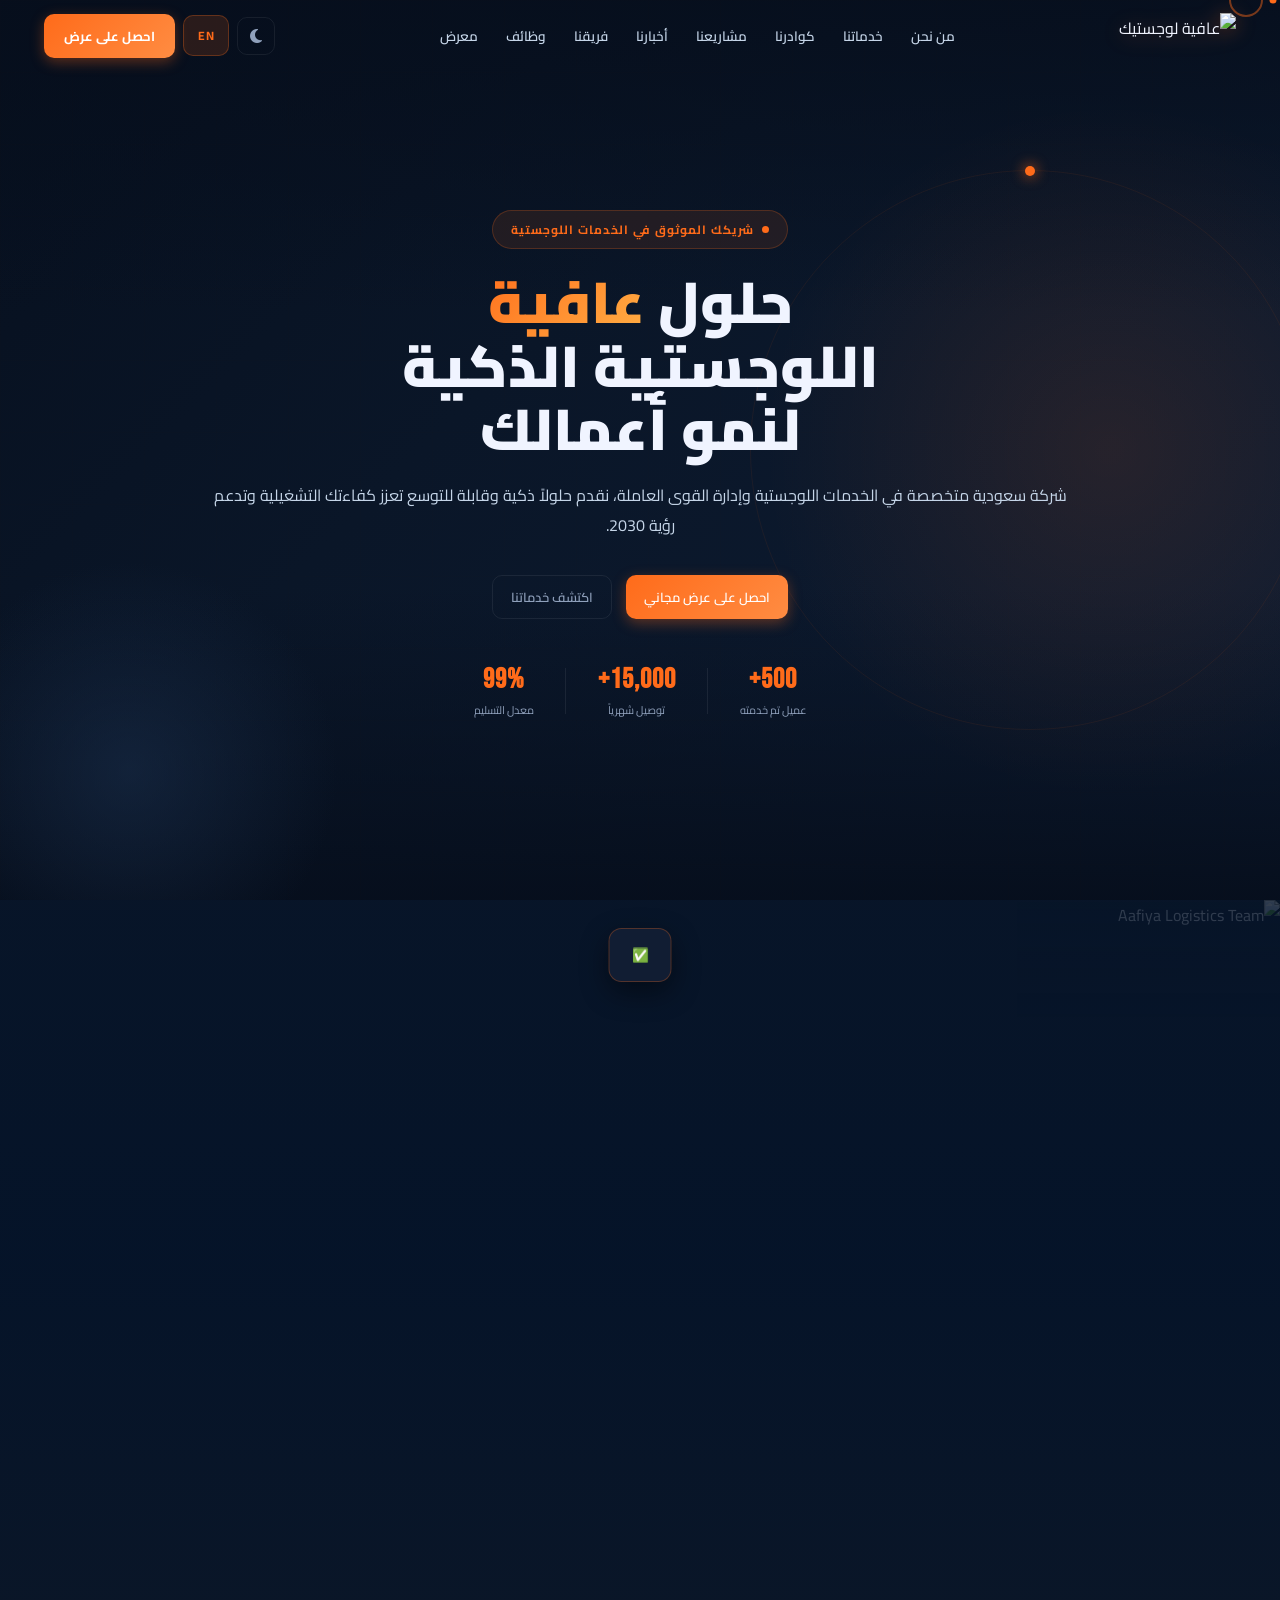
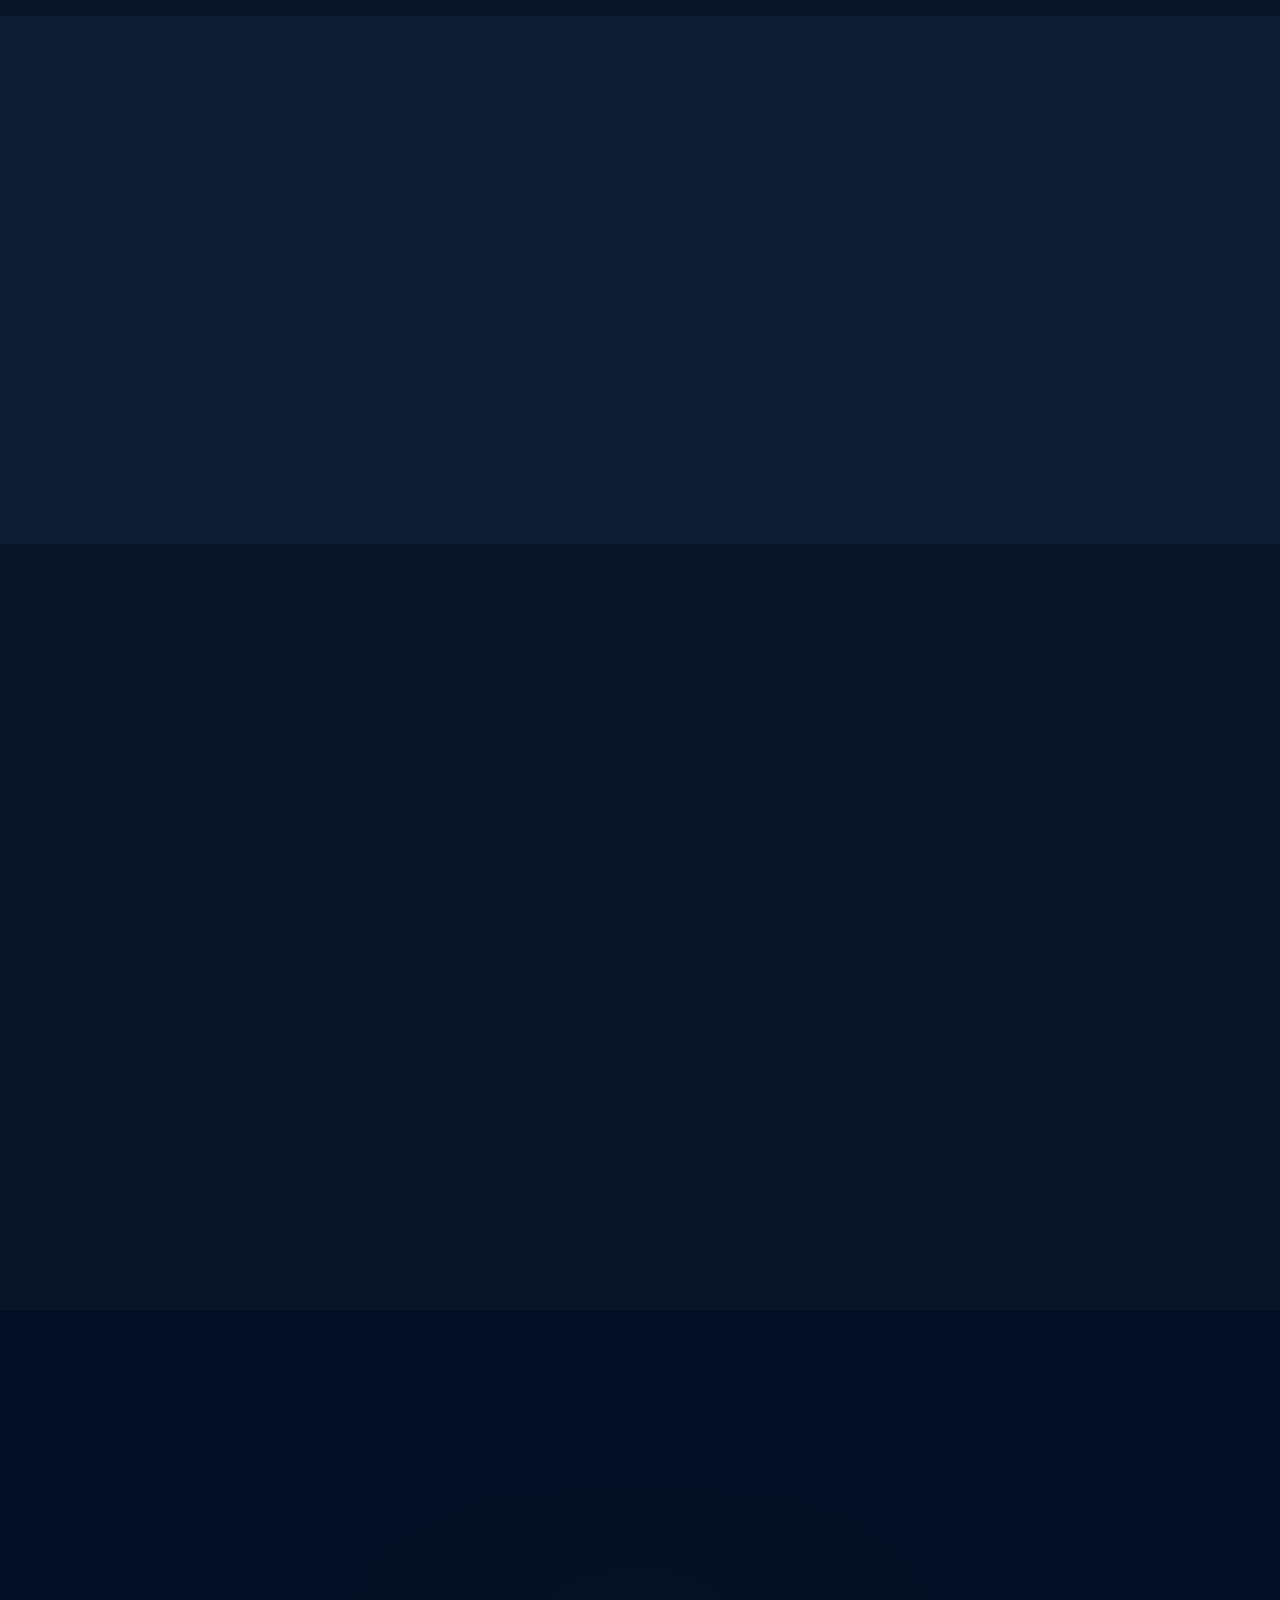
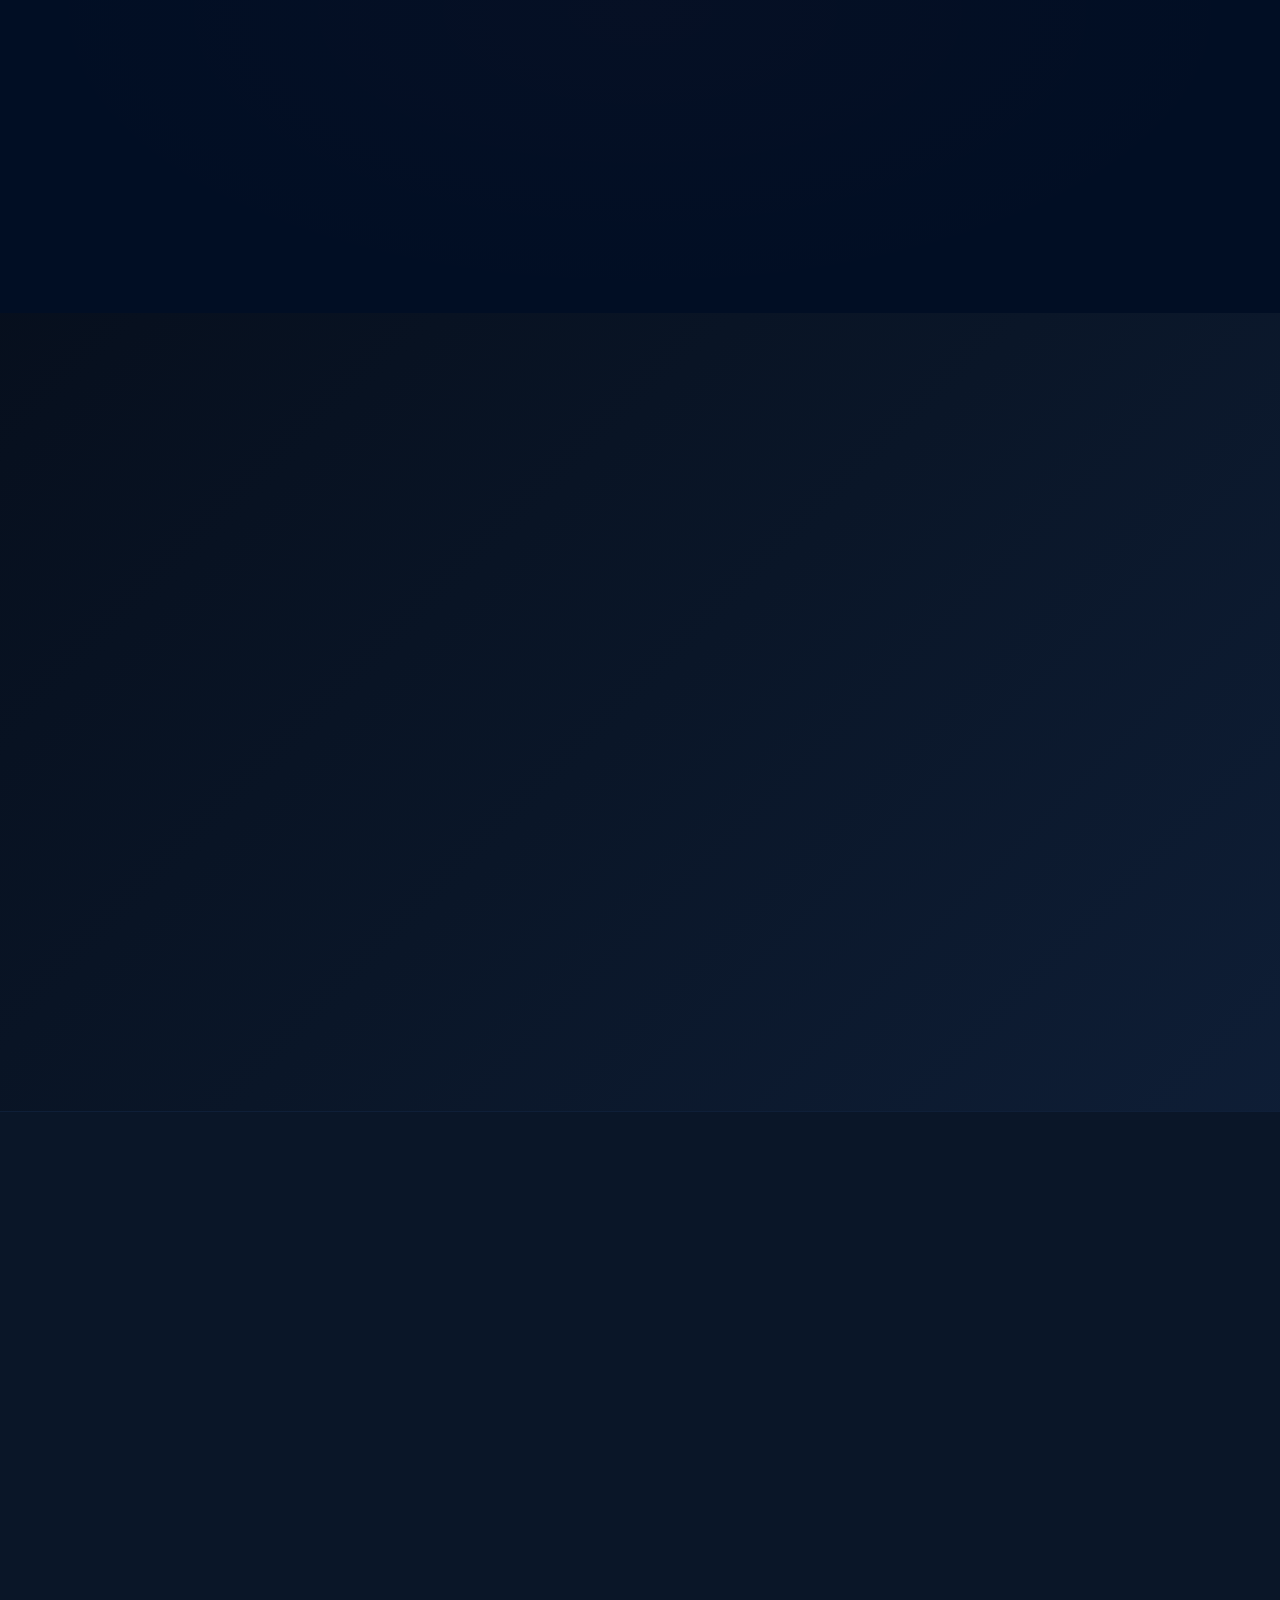
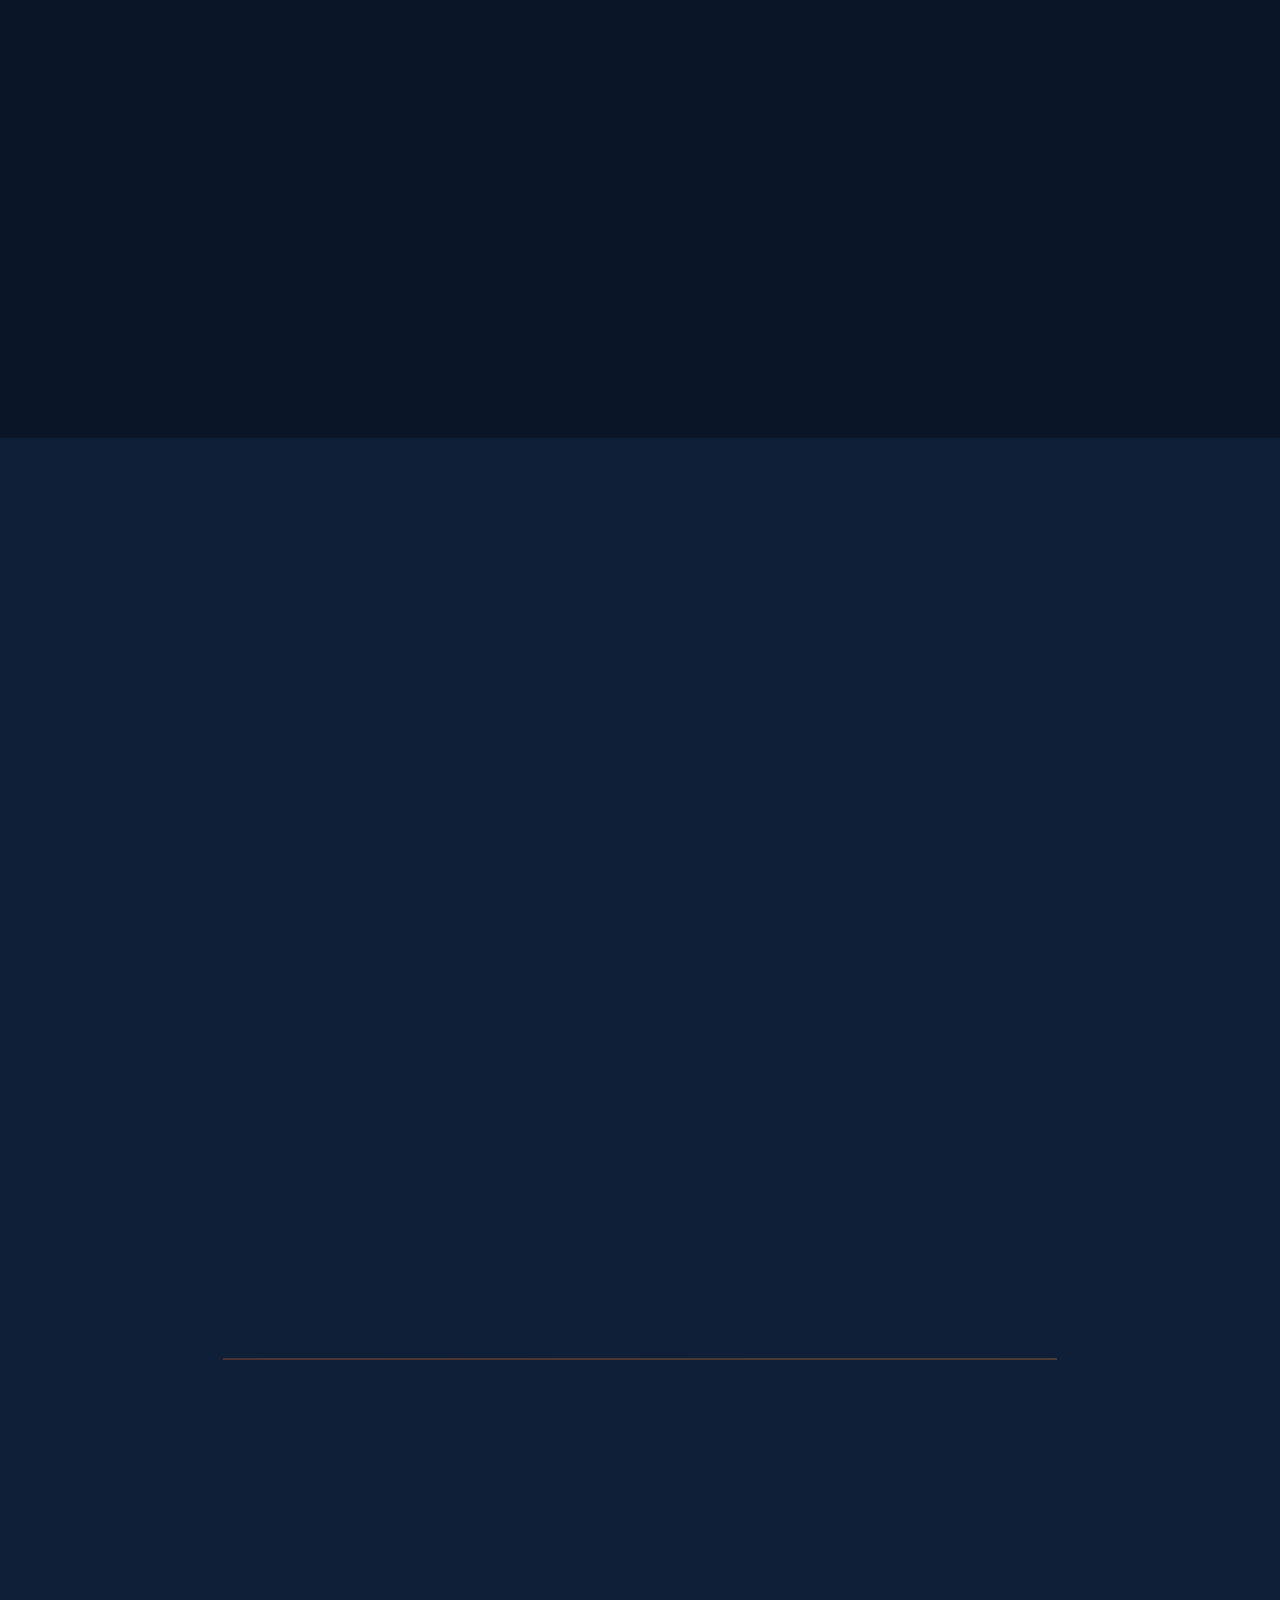
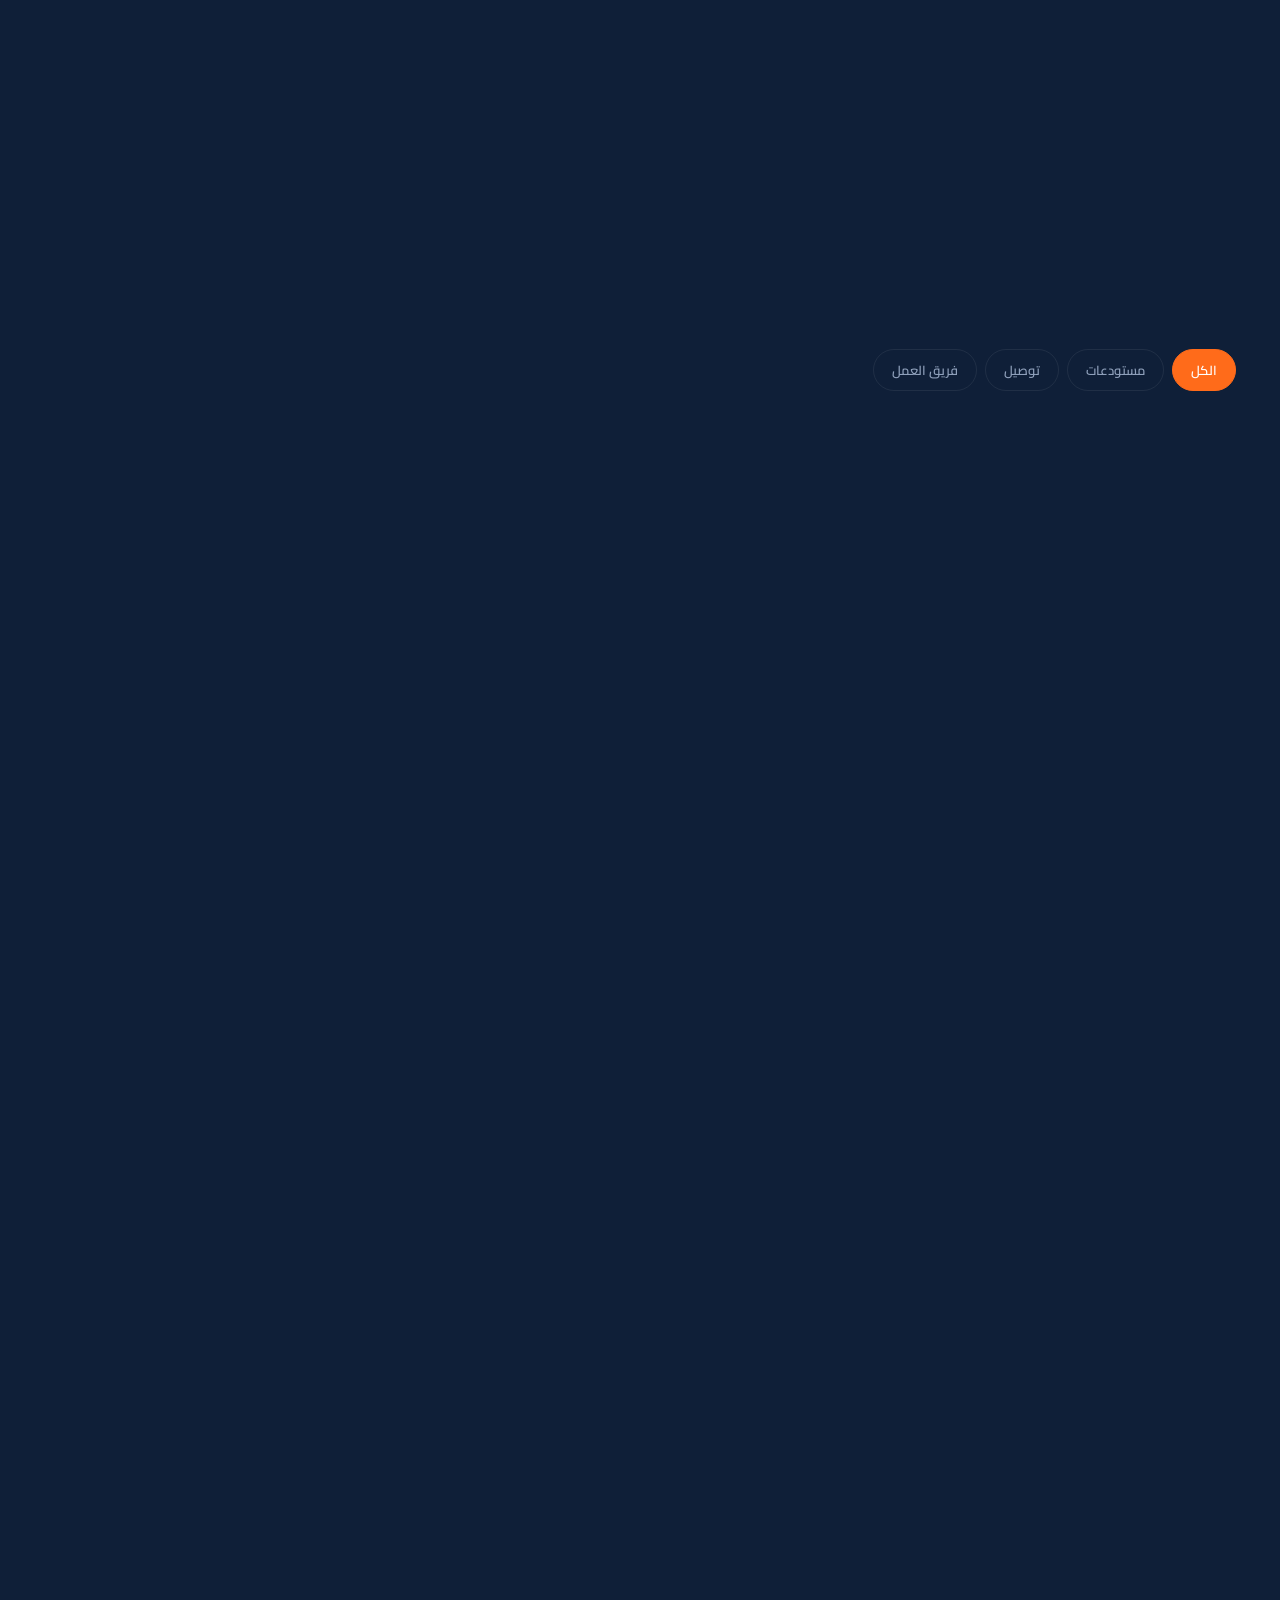
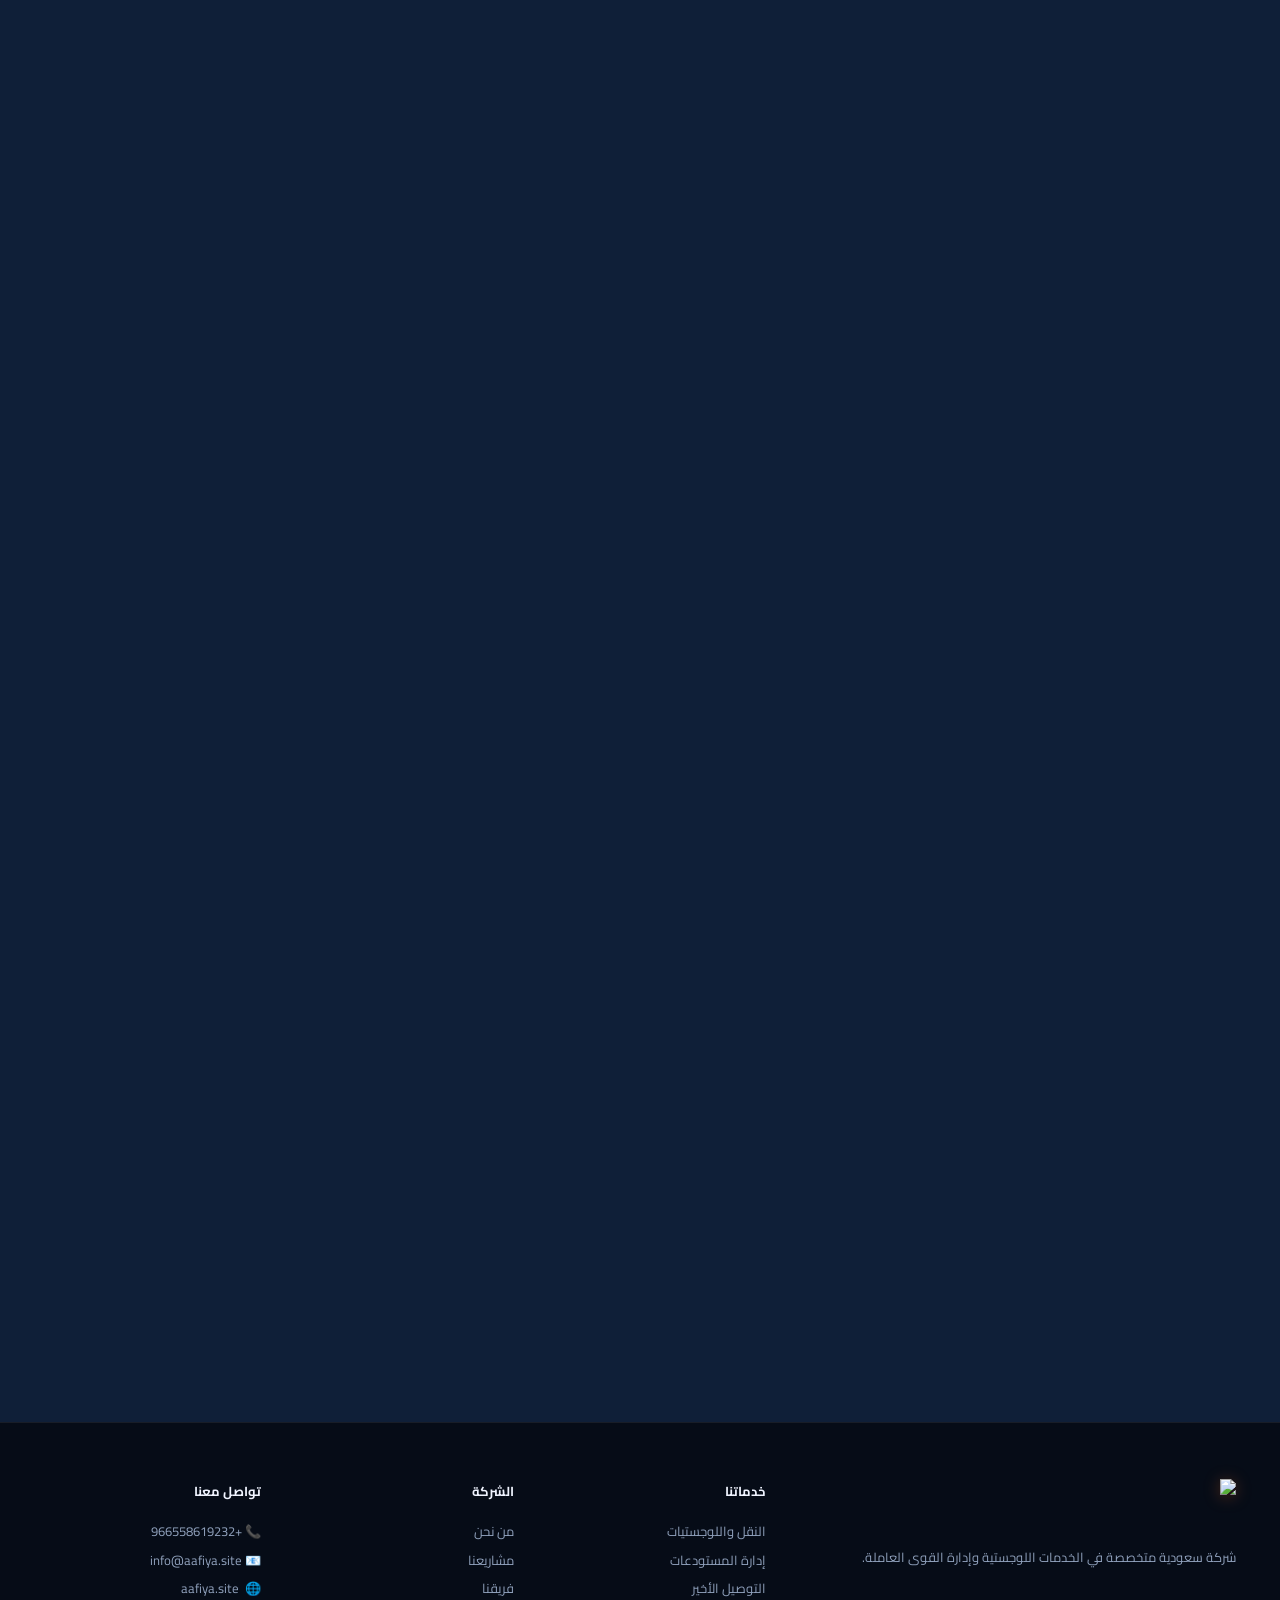
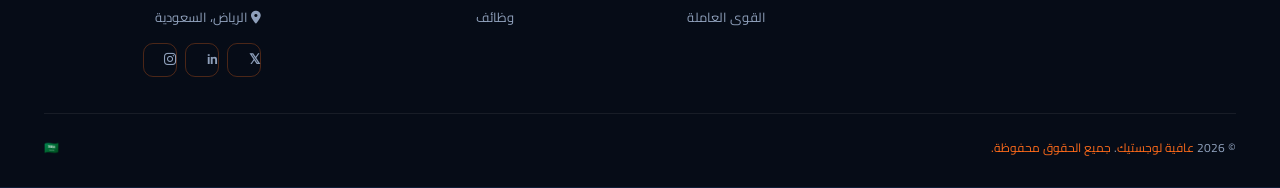
==== commit 1a69c25b: "style(hero): remove hero dashboard card and center hero text and layout" ====
--- a/index.html
+++ b/index.html
@@ -132,7 +132,7 @@
   <div class="hero-orb ho2"></div>
   <div class="hero-ring"></div>
   <div class="hero-wrap">
-    <div>
+    <div class="hero-content">
       <div class="hero-badge"><span class="bdot"></span><span id="dyn-hero-badge-ar" data-ar>شريكك الموثوق في الخدمات اللوجستية</span><span id="dyn-hero-badge-en" data-en>Your Trusted Logistics Partner</span></div>
       <h1 class="hero-title">
         <span id="dyn-hero-title-ar" data-ar>
@@ -157,26 +157,6 @@
         <div class="hs-item"><div class="hs-val" id="c3">0</div><div class="hs-lbl"><span data-ar>معدل التسليم</span><span data-en>On-Time Rate</span></div></div>
       </div>
     </div>
-    <div class="hero-card">
-      <div class="hc-main">
-        <div class="hc-head">
-          <div class="hc-icon"><i class="fa-solid fa-chart-line"></i></div>
-          <div><div class="hc-tit"><span data-ar>لوحة العمليات المباشرة</span><span data-en>Live Operations Dashboard</span></div><div class="hc-sub"><span data-ar>آخر تحديث: الآن</span><span data-en>Last update: Now</span></div></div>
-          <div class="live-dot"></div>
-        </div>
-        <div class="met-grid">
-          <div class="met-box"><div class="met-val">99.2%</div><div class="met-lbl"><span data-ar>معدل التسليم</span><span data-en>Delivery Rate</span></div><div class="met-chg">▲ 2.1%</div></div>
-          <div class="met-box"><div class="met-val">15K+</div><div class="met-lbl"><span data-ar>عملية شهرياً</span><span data-en>Monthly Ops</span></div><div class="met-chg">▲ 8%</div></div>
-          <div class="met-box"><div class="met-val">500+</div><div class="met-lbl"><span data-ar>عميل نشط</span><span data-en>Active Clients</span></div><div class="met-chg">▲ 12%</div></div>
-          <div class="met-box"><div class="met-val">95%</div><div class="met-lbl"><span data-ar>رضا العملاء</span><span data-en>Satisfaction</span></div><div class="met-chg">▲ 3%</div></div>
-        </div>
-      </div>
-      <div class="mini-row">
-        <div class="mini-box"><div class="mini-ic"><i class="fa-solid fa-truck-fast"></i></div><div class="mini-vl">247</div><div class="mini-lb"><span data-ar>توصيل اليوم</span><span data-en>Today</span></div></div>
-        <div class="mini-box"><div class="mini-ic"><i class="fa-solid fa-users"></i></div><div class="mini-vl">1.2K</div><div class="mini-lb"><span data-ar>موظف نشط</span><span data-en>Staff</span></div></div>
-        <div class="mini-box"><div class="mini-ic"><i class="fa-solid fa-warehouse"></i></div><div class="mini-vl">18</div><div class="mini-lb"><span data-ar>مستودع</span><span data-en>Warehouses</span></div></div>
-      </div>
-    </div>
   </div>
 </section>
 
--- a/style.css
+++ b/style.css
@@ -128,7 +128,8 @@
 .particle{position:absolute;border-radius:50%;animation:partF linear infinite;opacity:0;background:var(--or);}
 @keyframes partF{0%{transform:translateY(100vh) translateX(0);opacity:0;}10%{opacity:.5;}90%{opacity:.2;}100%{transform:translateY(-10vh) translateX(var(--dx));opacity:0;}}
 
-.hero-wrap{position:relative;z-index:2;max-width:1280px;margin:0 auto;padding:110px 44px 80px;display:grid;grid-template-columns:1fr 1fr;gap:64px;align-items:center;}
+.hero-wrap{position:relative;z-index:2;max-width:1280px;margin:0 auto;padding:110px 44px 80px;display:flex;justify-content:center;align-items:center;}
+.hero-content{display:flex;flex-direction:column;align-items:center;text-align:center;max-width:860px;}
 /* Text side */
 .hero-badge{display:inline-flex;align-items:center;gap:8px;background:rgba(255,107,26,.1);border:1px solid rgba(255,107,26,.22);border-radius:30px;padding:7px 18px;font-size:12px;color:var(--or);font-weight:700;margin-bottom:22px;letter-spacing:1px;animation:badgeIn .8s var(--spring) both;}
 @keyframes badgeIn{from{opacity:0;transform:translateY(20px) scale(.8);}to{opacity:1;transform:none;}}
@@ -140,8 +141,8 @@
 @keyframes lnIn{from{opacity:0;transform:translateY(36px);}to{opacity:1;transform:none;}}
 .hero-title .hl{color:var(--or);background:linear-gradient(135deg,var(--or),#FFB347);-webkit-background-clip:text;-webkit-text-fill-color:transparent;background-clip:text;}
 .hero-sub{font-size:16px;color:var(--txt3);line-height:1.85;margin-bottom:34px;animation:fadeUp .7s .5s ease both;}
-.hero-btns{display:flex;gap:14px;flex-wrap:wrap;animation:fadeUp .7s .65s ease both;}
-.hero-stats{display:flex;gap:32px;margin-top:44px;flex-wrap:wrap;animation:fadeUp .7s .8s ease both;}
+.hero-btns{display:flex;gap:14px;flex-wrap:wrap;justify-content:center;animation:fadeUp .7s .65s ease both;}
+.hero-stats{display:flex;gap:32px;margin-top:44px;flex-wrap:wrap;justify-content:center;animation:fadeUp .7s .8s ease both;}
 .hs-item{position:relative;padding-right:32px;}
 .hs-item::before{content:'';position:absolute;right:0;top:10%;height:80%;width:1px;background:var(--bdr);}
 .hs-item:first-child{padding-right:0;}
@@ -149,32 +150,6 @@
 .hs-val{font-size:28px;font-weight:900;color:var(--or);font-family:'Bebas Neue',sans-serif;letter-spacing:1px;}
 .hs-lbl{font-size:11px;color:var(--txt2);margin-top:4px;}
 @keyframes fadeUp{from{opacity:0;transform:translateY(22px);}to{opacity:1;transform:none;}}
-/* Card side */
-.hero-card{animation:cardIn 1s .3s var(--ease) both;}
-@keyframes cardIn{from{opacity:0;transform:translateX(56px);}to{opacity:1;transform:none;}}
-.hc-main{background:rgba(17,29,51,.88);border:1px solid var(--bdr);border-radius:20px;padding:24px;backdrop-filter:blur(20px);box-shadow:var(--shadow);animation:floatY 4s ease-in-out infinite;}
-[data-theme="light"] .hc-main{background:rgba(255,255,255,.92);}
-@keyframes floatY{0%,100%{transform:translateY(0);}50%{transform:translateY(-10px);}}
-.hc-head{display:flex;align-items:center;gap:12px;margin-bottom:20px;}
-.hc-icon{width:40px;height:40px;background:var(--or-g);border:1px solid var(--bdr-or);border-radius:10px;display:flex;align-items:center;justify-content:center;font-size:18px;}
-.hc-tit{font-size:14px;font-weight:700;}
-.hc-sub{font-size:11px;color:var(--txt2);}
-.live-dot{width:8px;height:8px;background:#4CAF50;border-radius:50%;margin-right:auto;animation:liveP 2s infinite;}
-@keyframes liveP{0%,100%{box-shadow:0 0 0 0 rgba(76,175,80,.5);}50%{box-shadow:0 0 0 6px rgba(76,175,80,0);}}
-.met-grid{display:grid;grid-template-columns:1fr 1fr;gap:10px;}
-.met-box{background:rgba(255,255,255,.03);border:1px solid var(--bdr);border-radius:12px;padding:14px;transition:.3s;}
-[data-theme="light"] .met-box{background:rgba(0,0,0,.03);}
-.met-box:hover{border-color:var(--bdr-or);background:var(--or-g);}
-.met-val{font-size:22px;font-weight:900;color:var(--or);}
-.met-lbl{font-size:10px;color:var(--txt2);margin-top:2px;}
-.met-chg{font-size:11px;color:#4CAF50;margin-top:3px;font-weight:700;}
-.mini-row{display:flex;gap:10px;margin-top:12px;}
-.mini-box{flex:1;background:rgba(17,29,51,.88);border:1px solid var(--bdr);border-radius:14px;padding:14px;text-align:center;animation:floatY 4s ease-in-out infinite;box-shadow:0 8px 24px rgba(0,0,0,.25);}
-[data-theme="light"] .mini-box{background:rgba(255,255,255,.9);}
-.mini-box:nth-child(2){animation-delay:-1.5s;}.mini-box:nth-child(3){animation-delay:-3s;}
-.mini-ic{font-size:20px;margin-bottom:5px;}
-.mini-vl{font-size:17px;font-weight:800;}
-.mini-lb{font-size:10px;color:var(--txt2);}
 
 /* ── SECTION COMMONS ── */
 .sec{max-width:1280px;margin:0 auto;padding:88px 44px;}
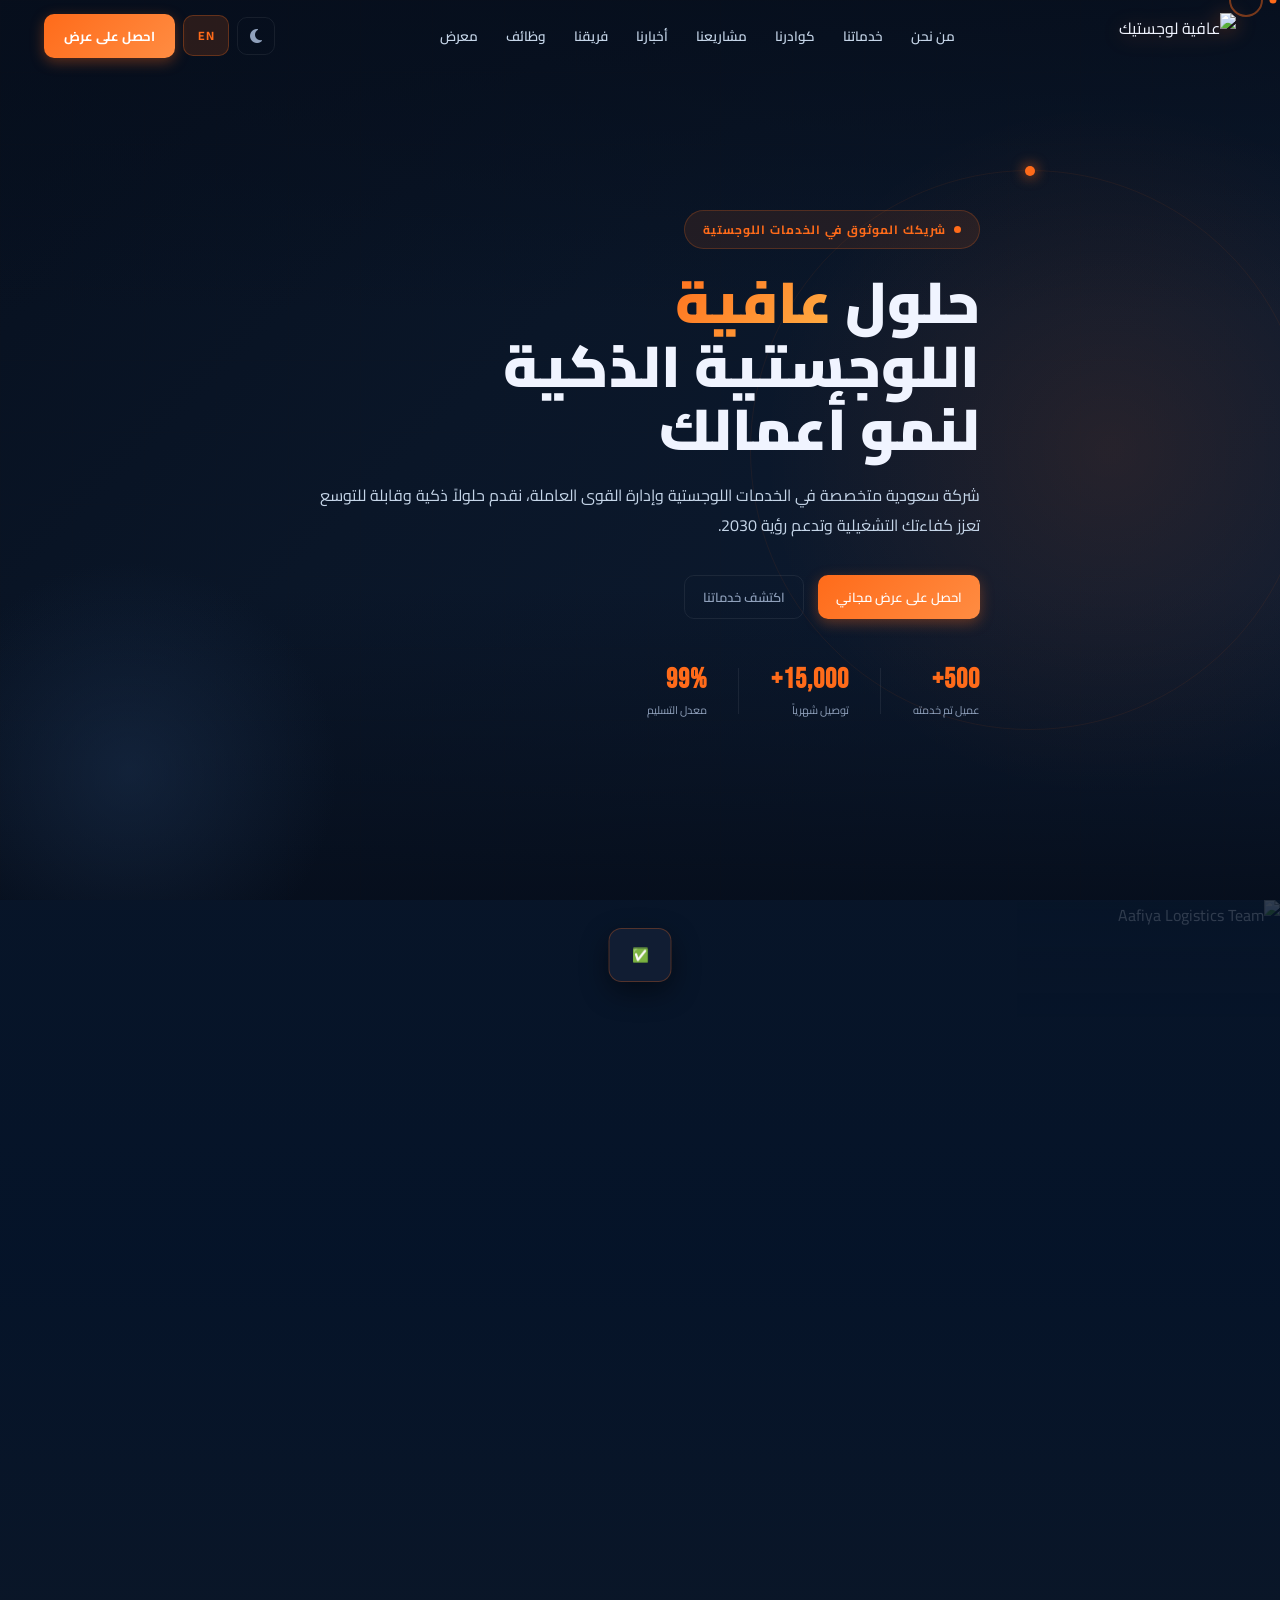
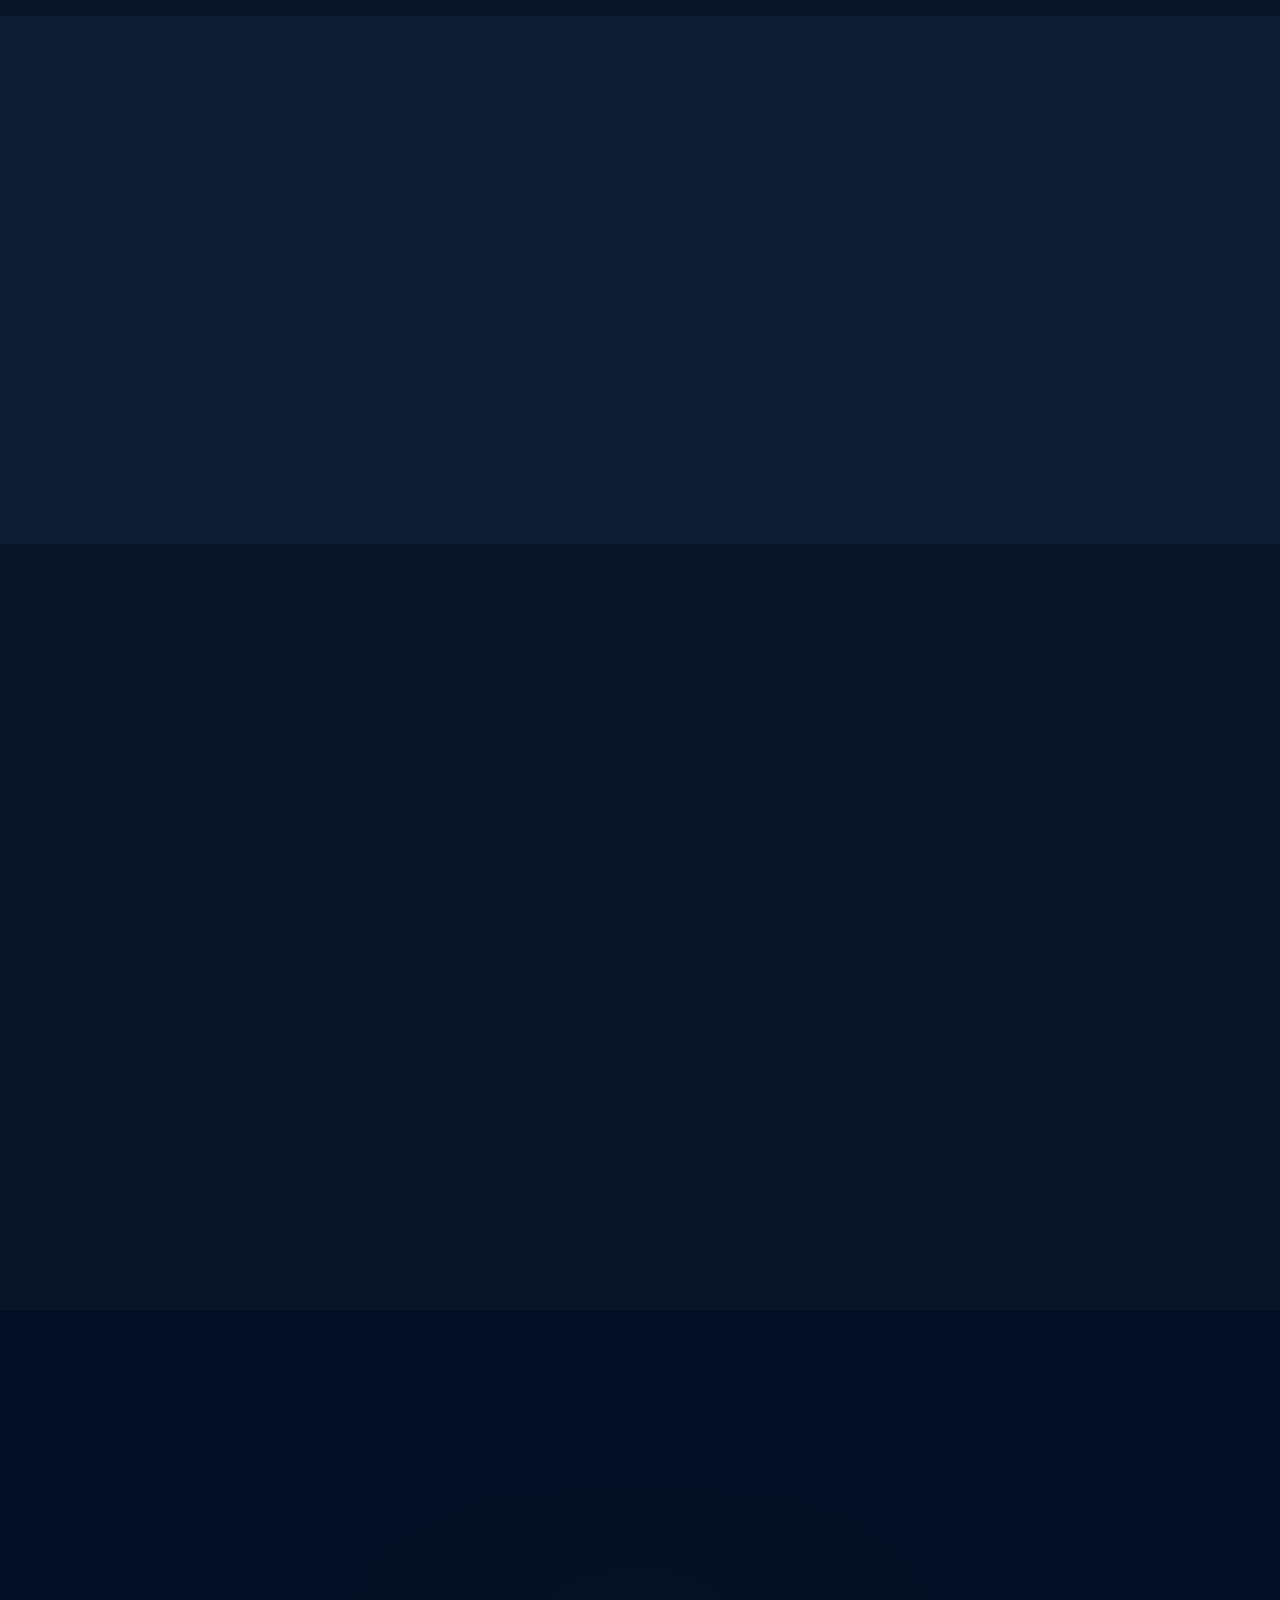
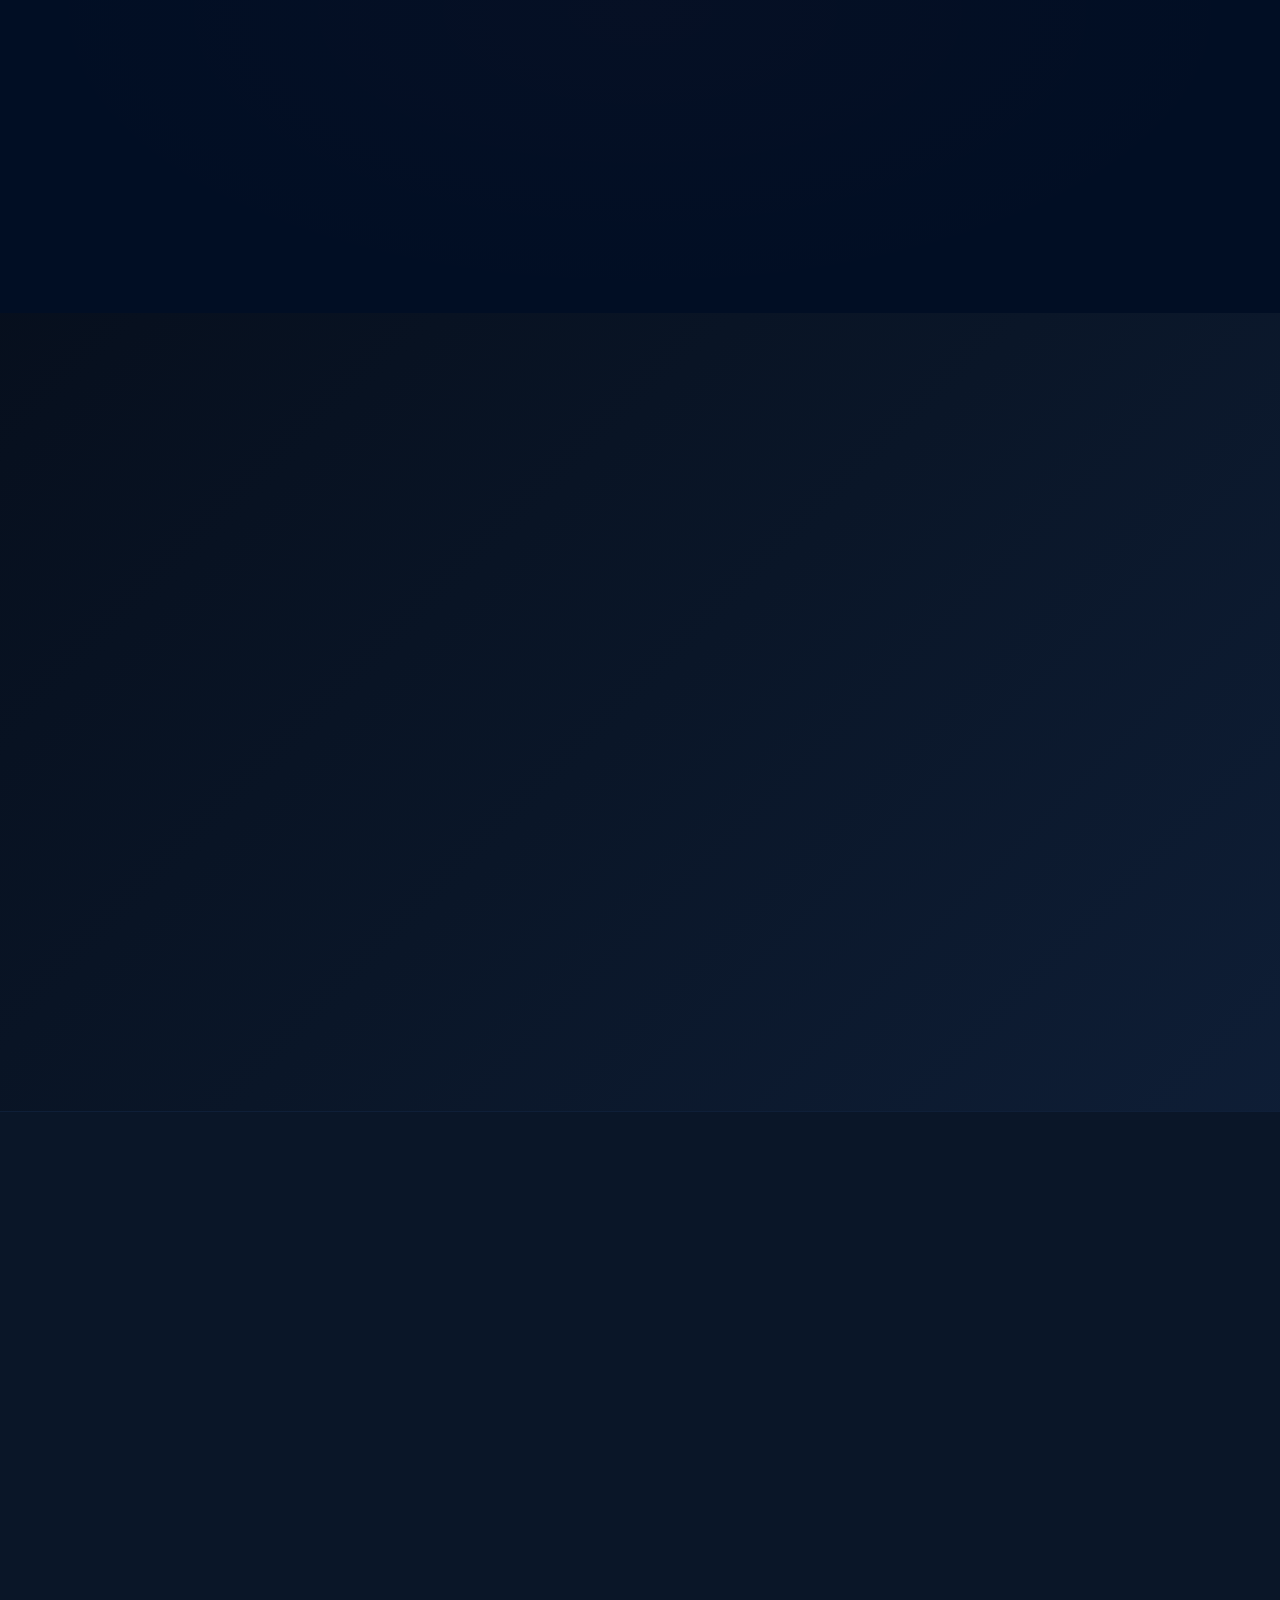
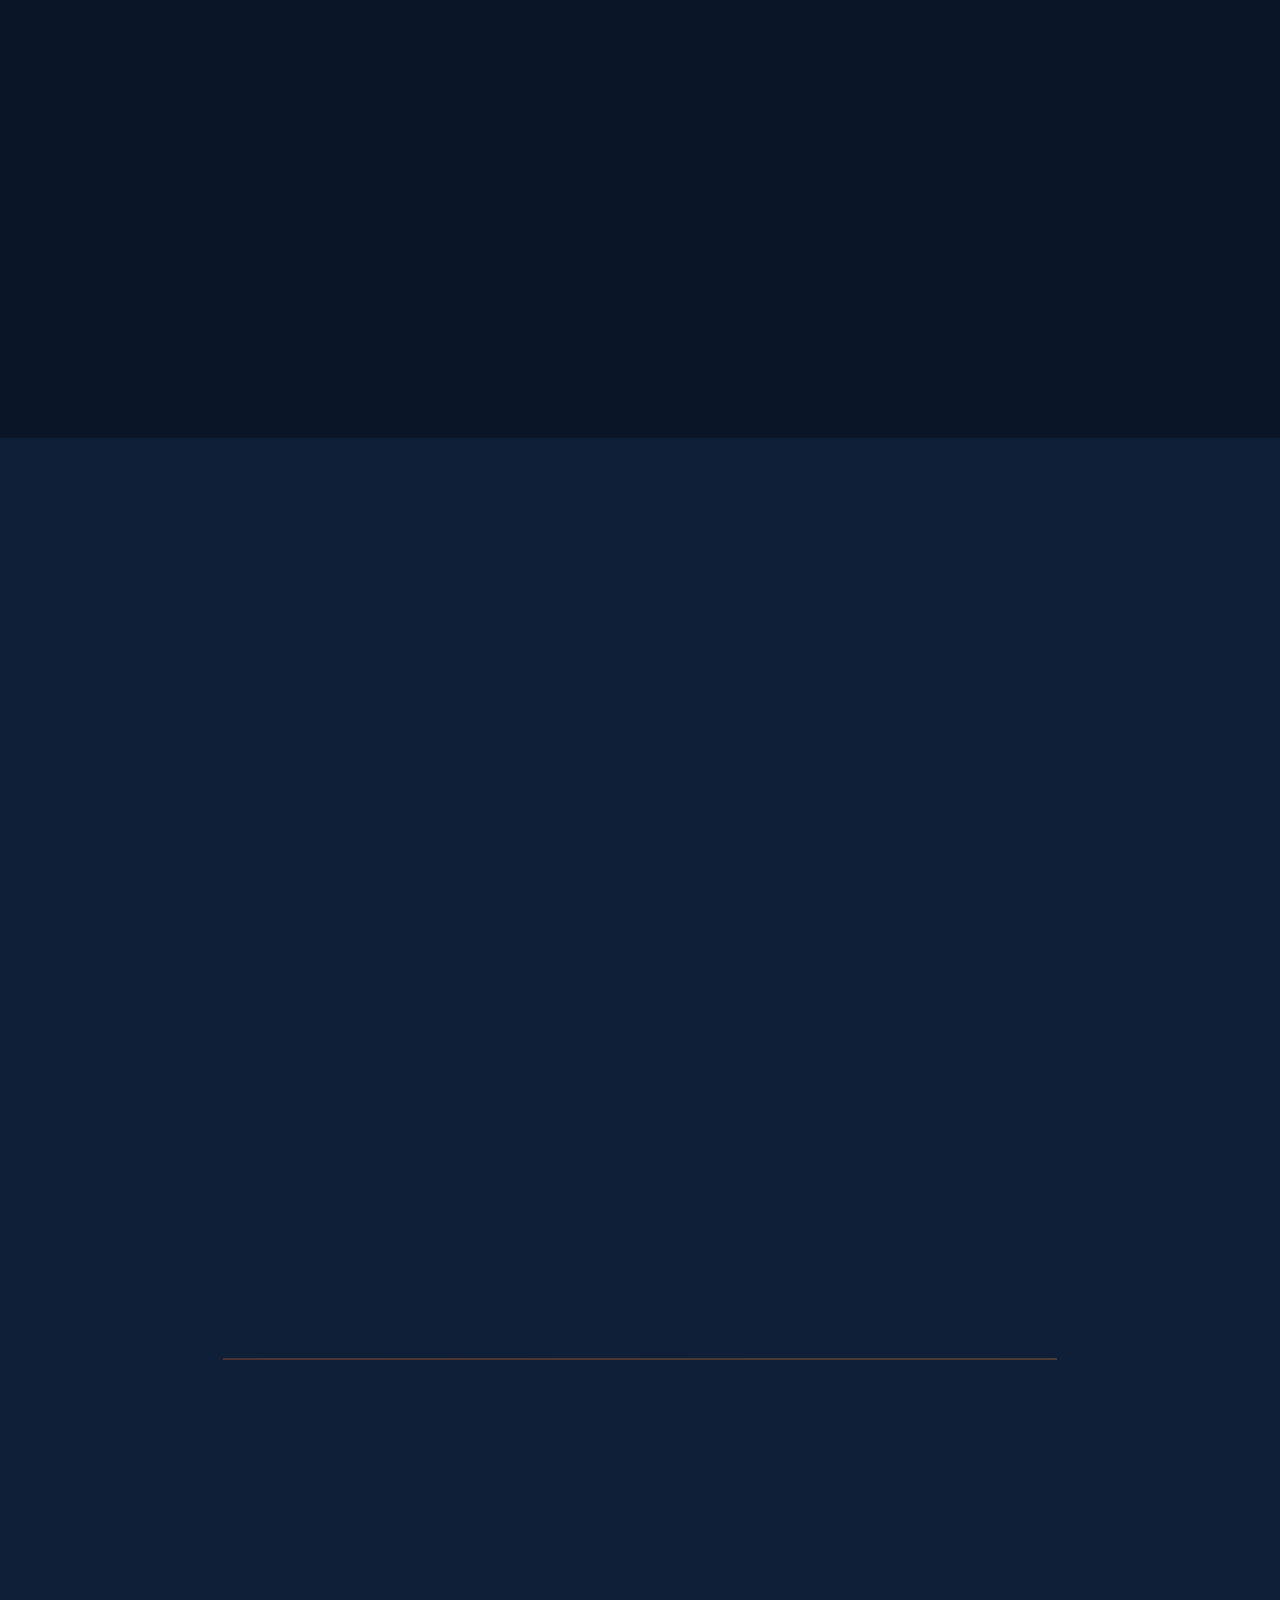
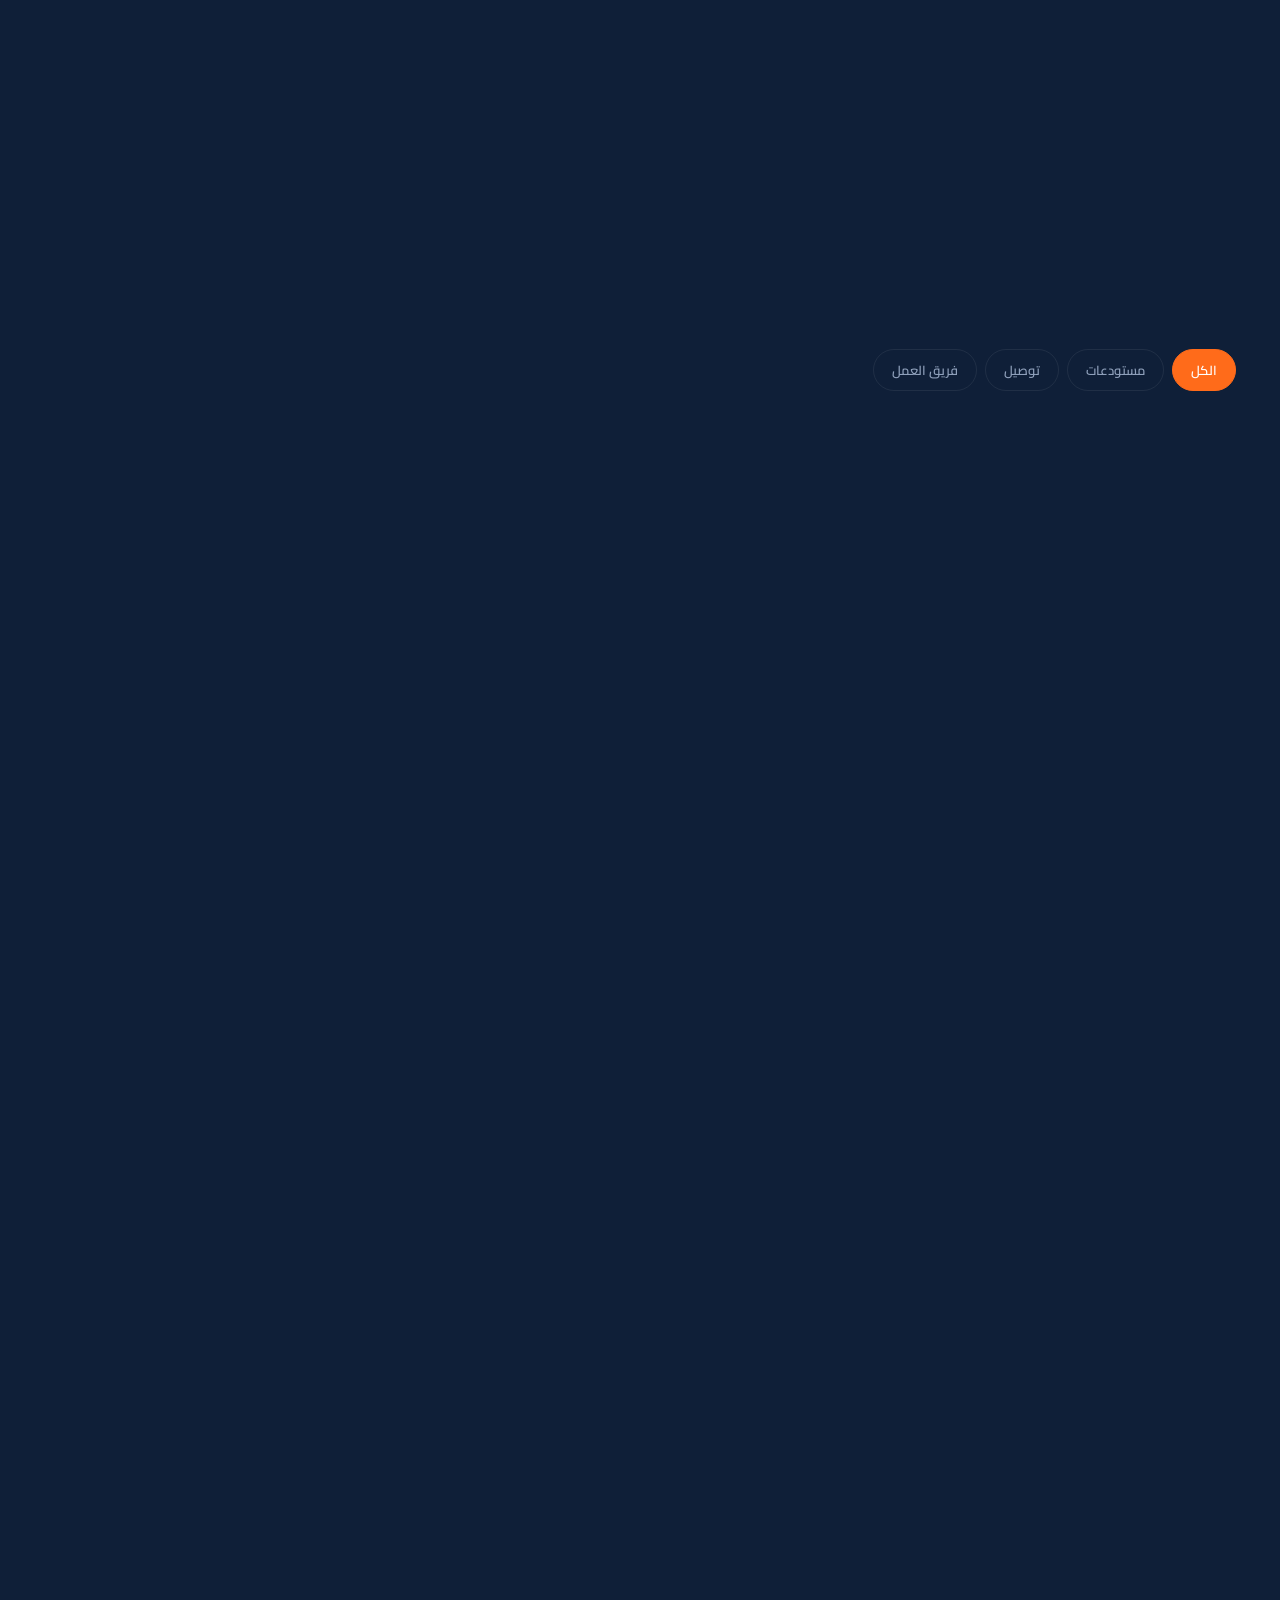
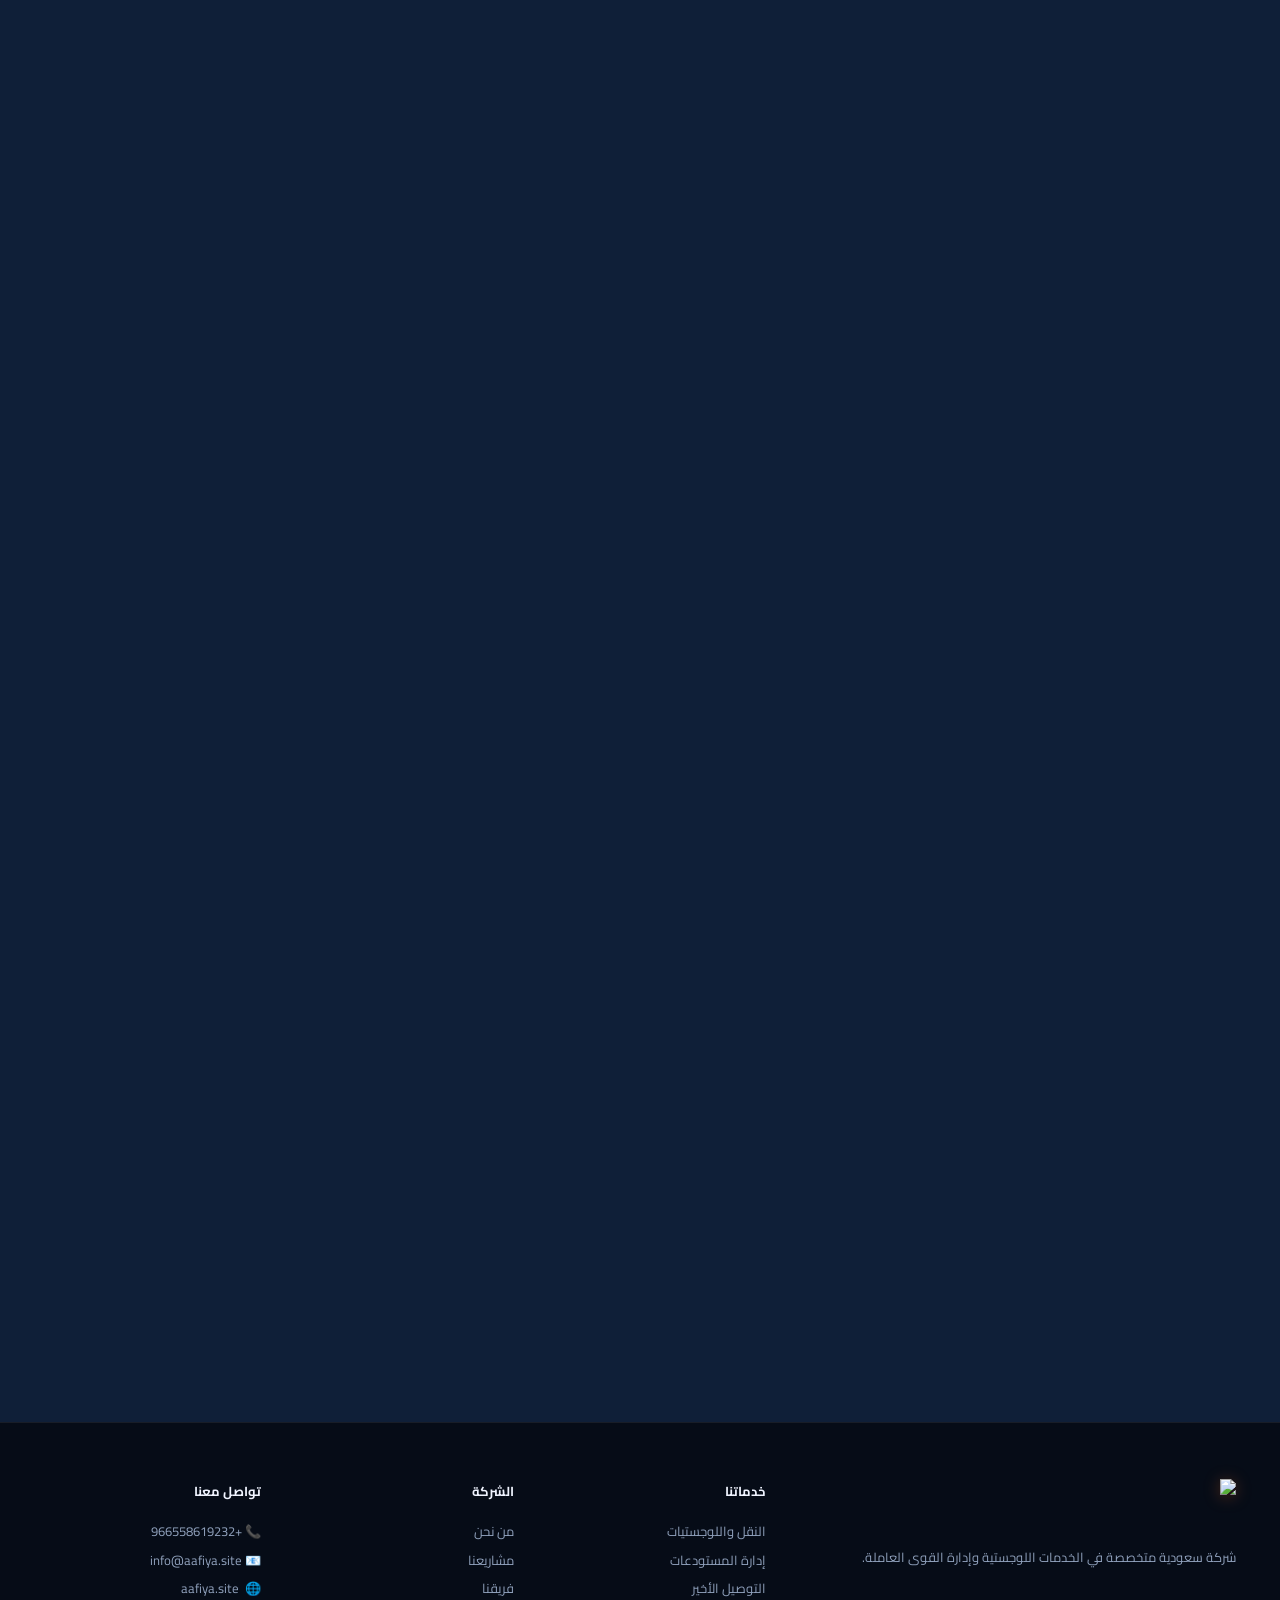
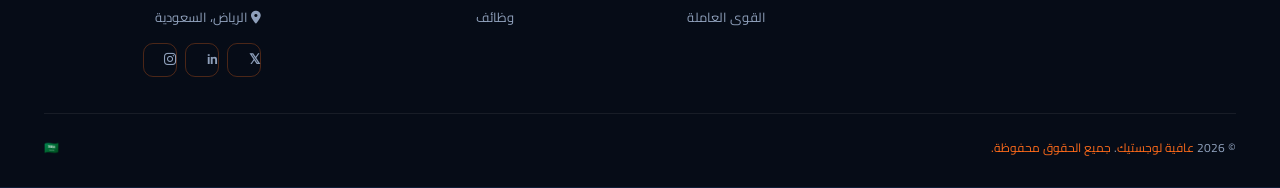
==== commit faeff9f7: "style(hero): align hero text to left side and add high-end masked title reveals, magnetic buttons, a" ====
--- a/index.html
+++ b/index.html
@@ -136,14 +136,14 @@
       <div class="hero-badge"><span class="bdot"></span><span id="dyn-hero-badge-ar" data-ar>شريكك الموثوق في الخدمات اللوجستية</span><span id="dyn-hero-badge-en" data-en>Your Trusted Logistics Partner</span></div>
       <h1 class="hero-title">
         <span id="dyn-hero-title-ar" data-ar>
-          <span class="ln">حلول <span class="hl">عافية</span></span>
-          <span class="ln">اللوجستية الذكية</span>
-          <span class="ln">لنمو أعمالك</span>
+          <span class="ln-wrap"><span class="ln">حلول <span class="hl">عافية</span></span></span>
+          <span class="ln-wrap"><span class="ln">اللوجستية الذكية</span></span>
+          <span class="ln-wrap"><span class="ln">لنمو أعمالك</span></span>
         </span>
         <span id="dyn-hero-title-en" data-en>
-          <span class="ln">Smart <span class="hl">Aafiya</span></span>
-          <span class="ln">Logistics Solutions</span>
-          <span class="ln">Powering Your Growth</span>
+          <span class="ln-wrap"><span class="ln">Smart <span class="hl">Aafiya</span></span></span>
+          <span class="ln-wrap"><span class="ln">Logistics Solutions</span></span>
+          <span class="ln-wrap"><span class="ln">Powering Your Growth</span></span>
         </span>
       </h1>
       <p class="hero-sub"><span id="dyn-hero-sub-ar" data-ar>شركة سعودية متخصصة في الخدمات اللوجستية وإدارة القوى العاملة، نقدم حلولاً ذكية وقابلة للتوسع تعزز كفاءتك التشغيلية وتدعم رؤية 2030.</span><span id="dyn-hero-sub-en" data-en>A Saudi-based company specialized in logistics and workforce management, delivering smart scalable solutions that optimize your operations and support Vision 2030.</span></p>
--- a/style.css
+++ b/style.css
@@ -128,21 +128,24 @@
 .particle{position:absolute;border-radius:50%;animation:partF linear infinite;opacity:0;background:var(--or);}
 @keyframes partF{0%{transform:translateY(100vh) translateX(0);opacity:0;}10%{opacity:.5;}90%{opacity:.2;}100%{transform:translateY(-10vh) translateX(var(--dx));opacity:0;}}
 
-.hero-wrap{position:relative;z-index:2;max-width:1280px;margin:0 auto;padding:110px 44px 80px;display:flex;justify-content:center;align-items:center;}
-.hero-content{display:flex;flex-direction:column;align-items:center;text-align:center;max-width:860px;}
+.hero-wrap{position:relative;z-index:2;max-width:1280px;margin:0 auto;padding:110px 44px 80px;display:flex;justify-content:flex-end;align-items:center;}
+[data-lang="en"] .hero-wrap{justify-content:flex-start;}
+.hero-content{display:flex;flex-direction:column;align-items:flex-start;text-align:right;max-width:680px;width:100%;}
+[data-lang="en"] .hero-content{align-items:flex-start;text-align:left;}
 /* Text side */
 .hero-badge{display:inline-flex;align-items:center;gap:8px;background:rgba(255,107,26,.1);border:1px solid rgba(255,107,26,.22);border-radius:30px;padding:7px 18px;font-size:12px;color:var(--or);font-weight:700;margin-bottom:22px;letter-spacing:1px;animation:badgeIn .8s var(--spring) both;}
 @keyframes badgeIn{from{opacity:0;transform:translateY(20px) scale(.8);}to{opacity:1;transform:none;}}
 .bdot{width:7px;height:7px;background:var(--or);border-radius:50%;animation:blink 2s infinite;}
 @keyframes blink{0%,100%{opacity:1;box-shadow:0 0 0 0 rgba(255,107,26,.4);}50%{opacity:.4;box-shadow:0 0 0 7px rgba(255,107,26,0);}}
 .hero-title{font-size:clamp(36px,4.5vw,62px);font-weight:900;line-height:1.1;margin-bottom:20px;}
+.ln-wrap{display:block;overflow:hidden;}
 .hero-title .ln{display:block;animation:lnIn .7s var(--ease) both;}
 .ln:nth-child(1){animation-delay:.1s;}.ln:nth-child(2){animation-delay:.22s;}.ln:nth-child(3){animation-delay:.34s;}
-@keyframes lnIn{from{opacity:0;transform:translateY(36px);}to{opacity:1;transform:none;}}
+@keyframes lnIn{from{opacity:0;transform:translateY(100%);}to{opacity:1;transform:none;}}
 .hero-title .hl{color:var(--or);background:linear-gradient(135deg,var(--or),#FFB347);-webkit-background-clip:text;-webkit-text-fill-color:transparent;background-clip:text;}
 .hero-sub{font-size:16px;color:var(--txt3);line-height:1.85;margin-bottom:34px;animation:fadeUp .7s .5s ease both;}
-.hero-btns{display:flex;gap:14px;flex-wrap:wrap;justify-content:center;animation:fadeUp .7s .65s ease both;}
-.hero-stats{display:flex;gap:32px;margin-top:44px;flex-wrap:wrap;justify-content:center;animation:fadeUp .7s .8s ease both;}
+.hero-btns{display:flex;gap:14px;flex-wrap:wrap;justify-content:flex-start;animation:fadeUp .7s .65s ease both;}
+.hero-stats{display:flex;gap:32px;margin-top:44px;flex-wrap:wrap;justify-content:flex-start;animation:fadeUp .7s .8s ease both;}
 .hs-item{position:relative;padding-right:32px;}
 .hs-item::before{content:'';position:absolute;right:0;top:10%;height:80%;width:1px;background:var(--bdr);}
 .hs-item:first-child{padding-right:0;}
@@ -792,7 +795,7 @@
 }
 .js-enabled .hero-title .ln {
   opacity: 0;
-  transform: translateY(40px);
+  transform: translateY(100%);
   display: block;
 }
 .js-enabled .hero-sub {
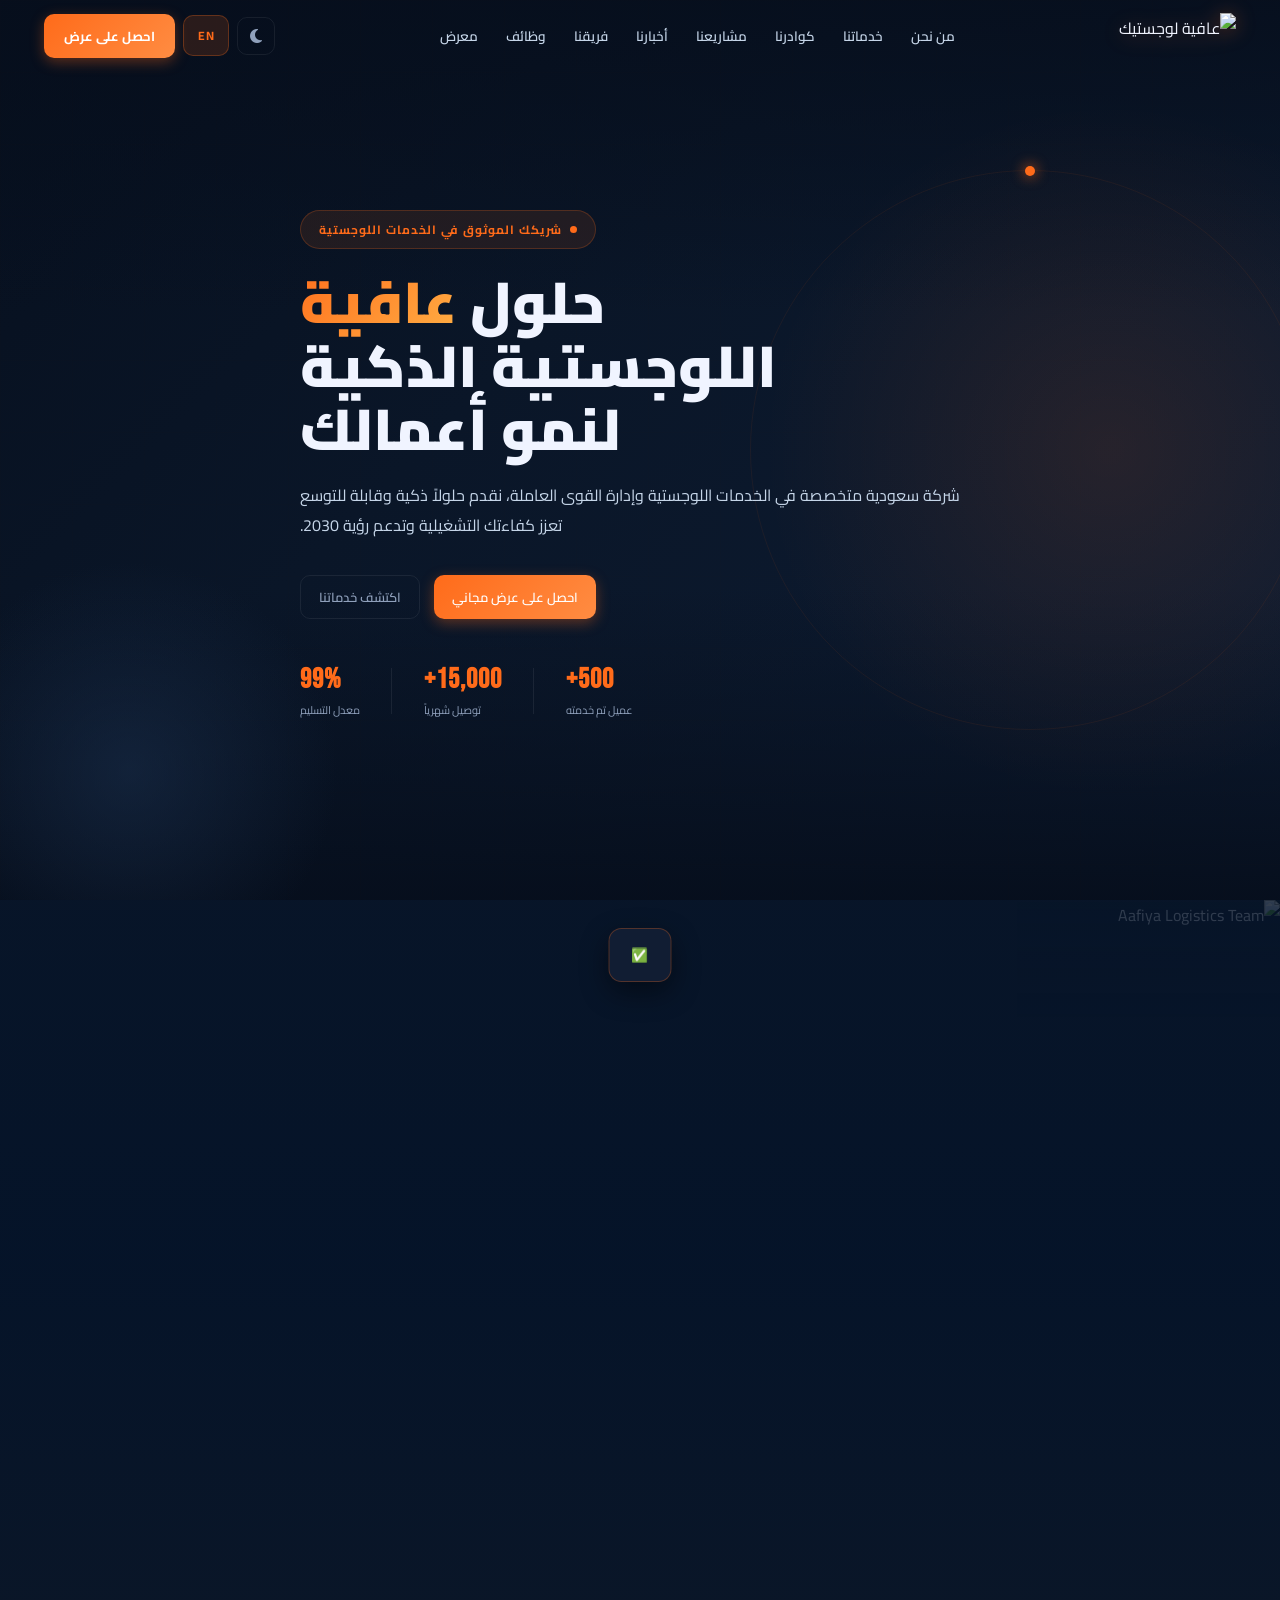
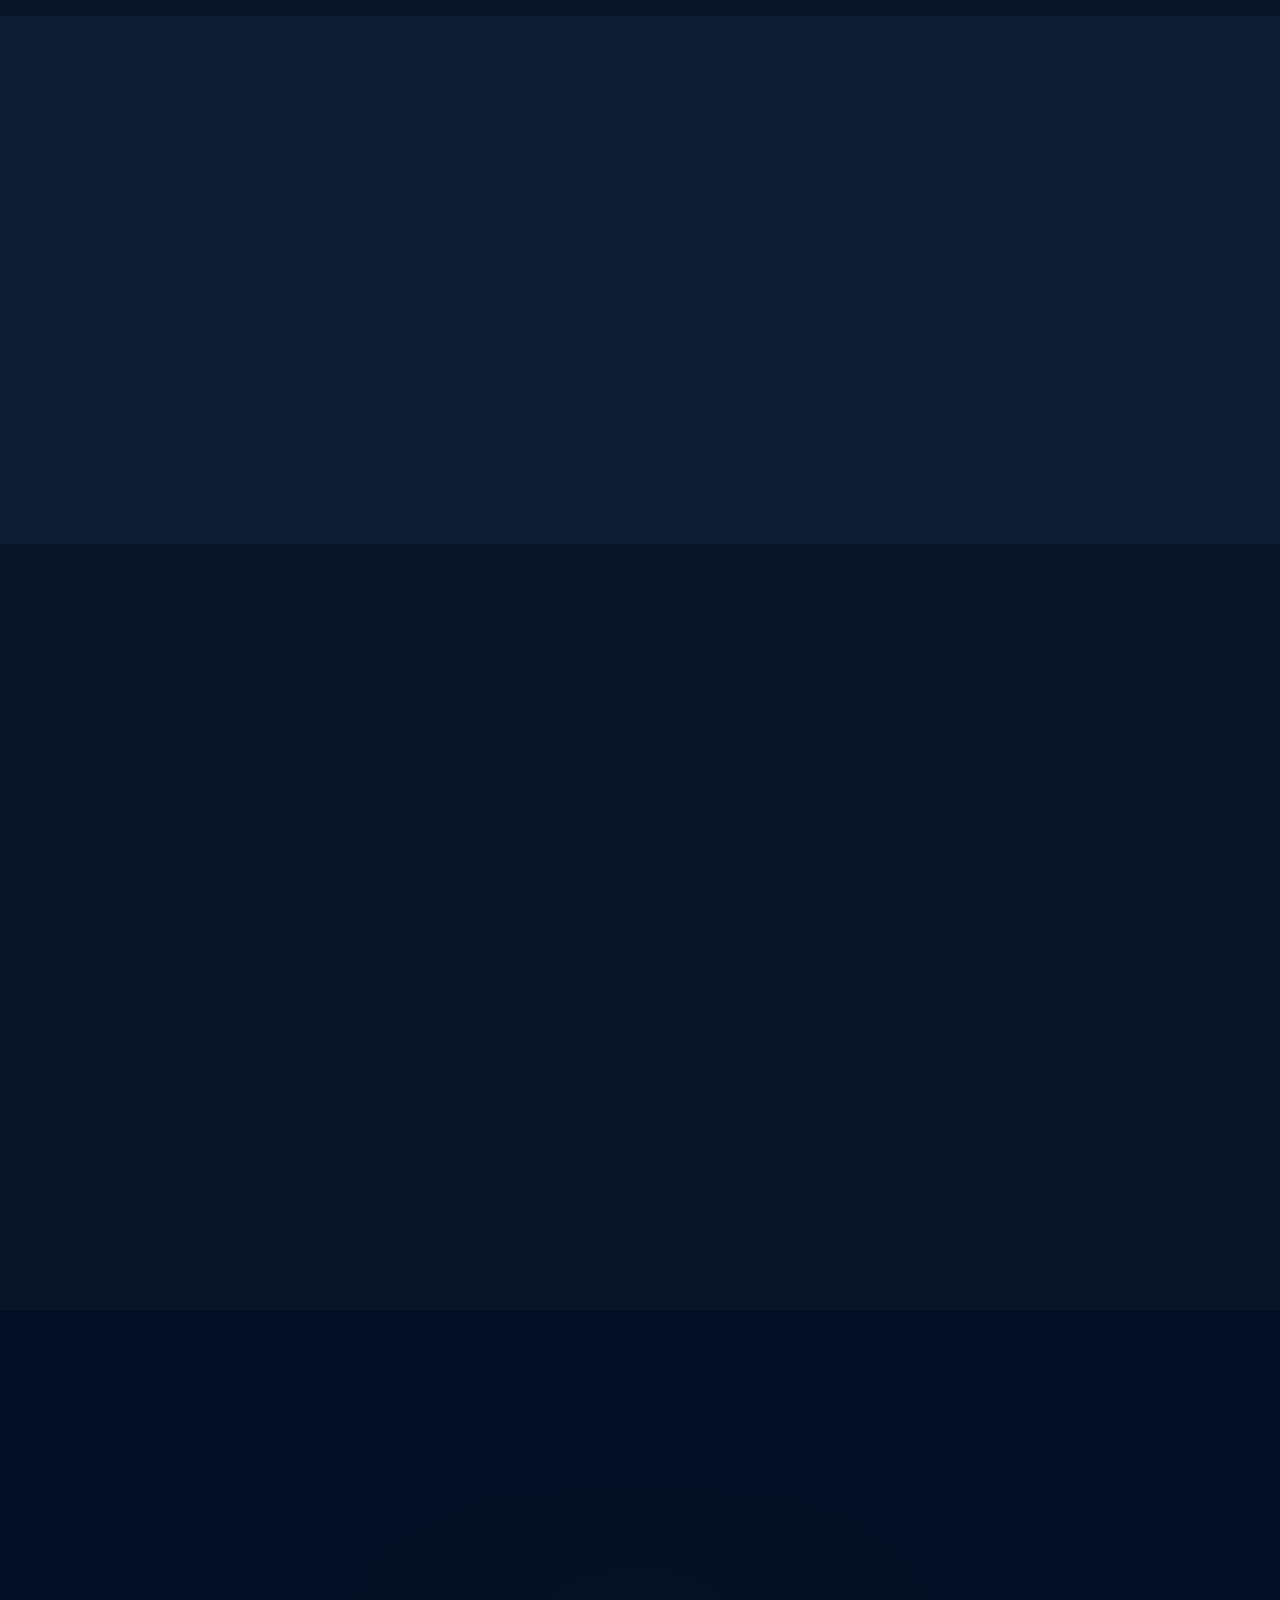
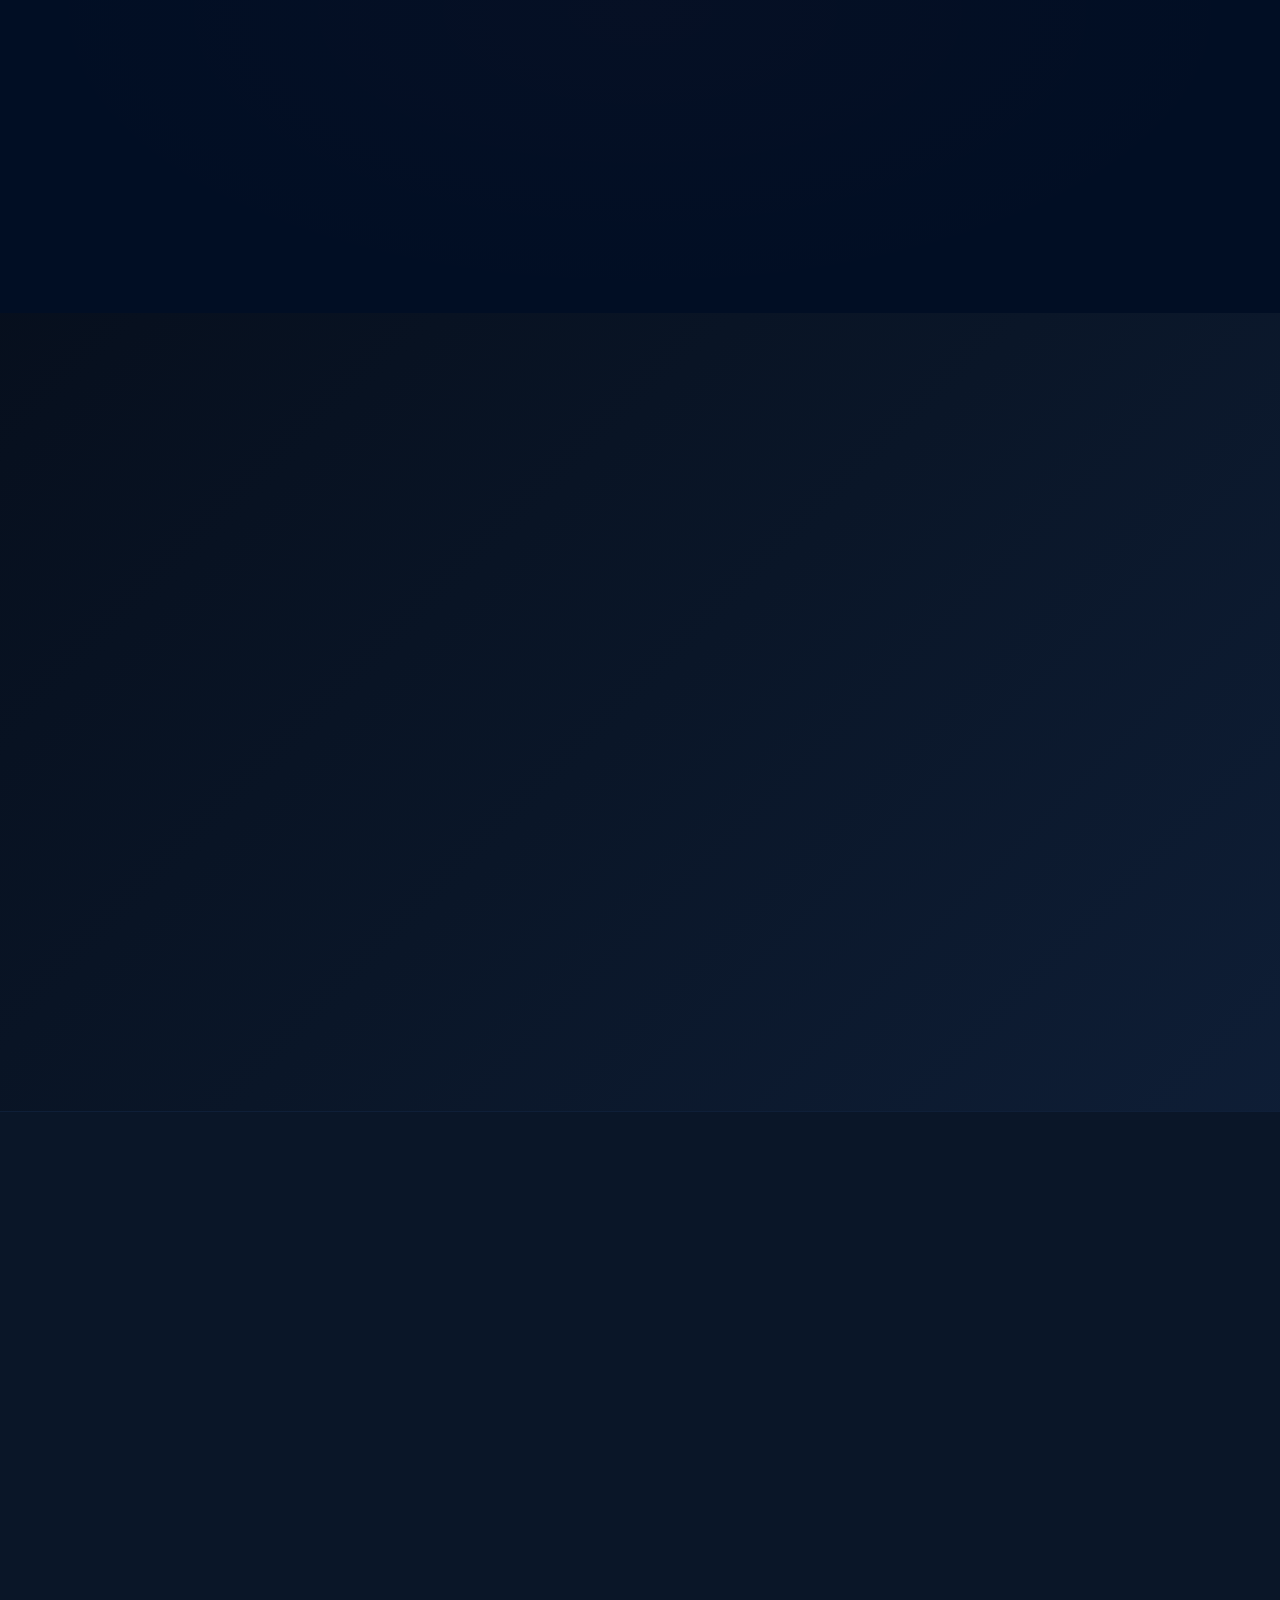
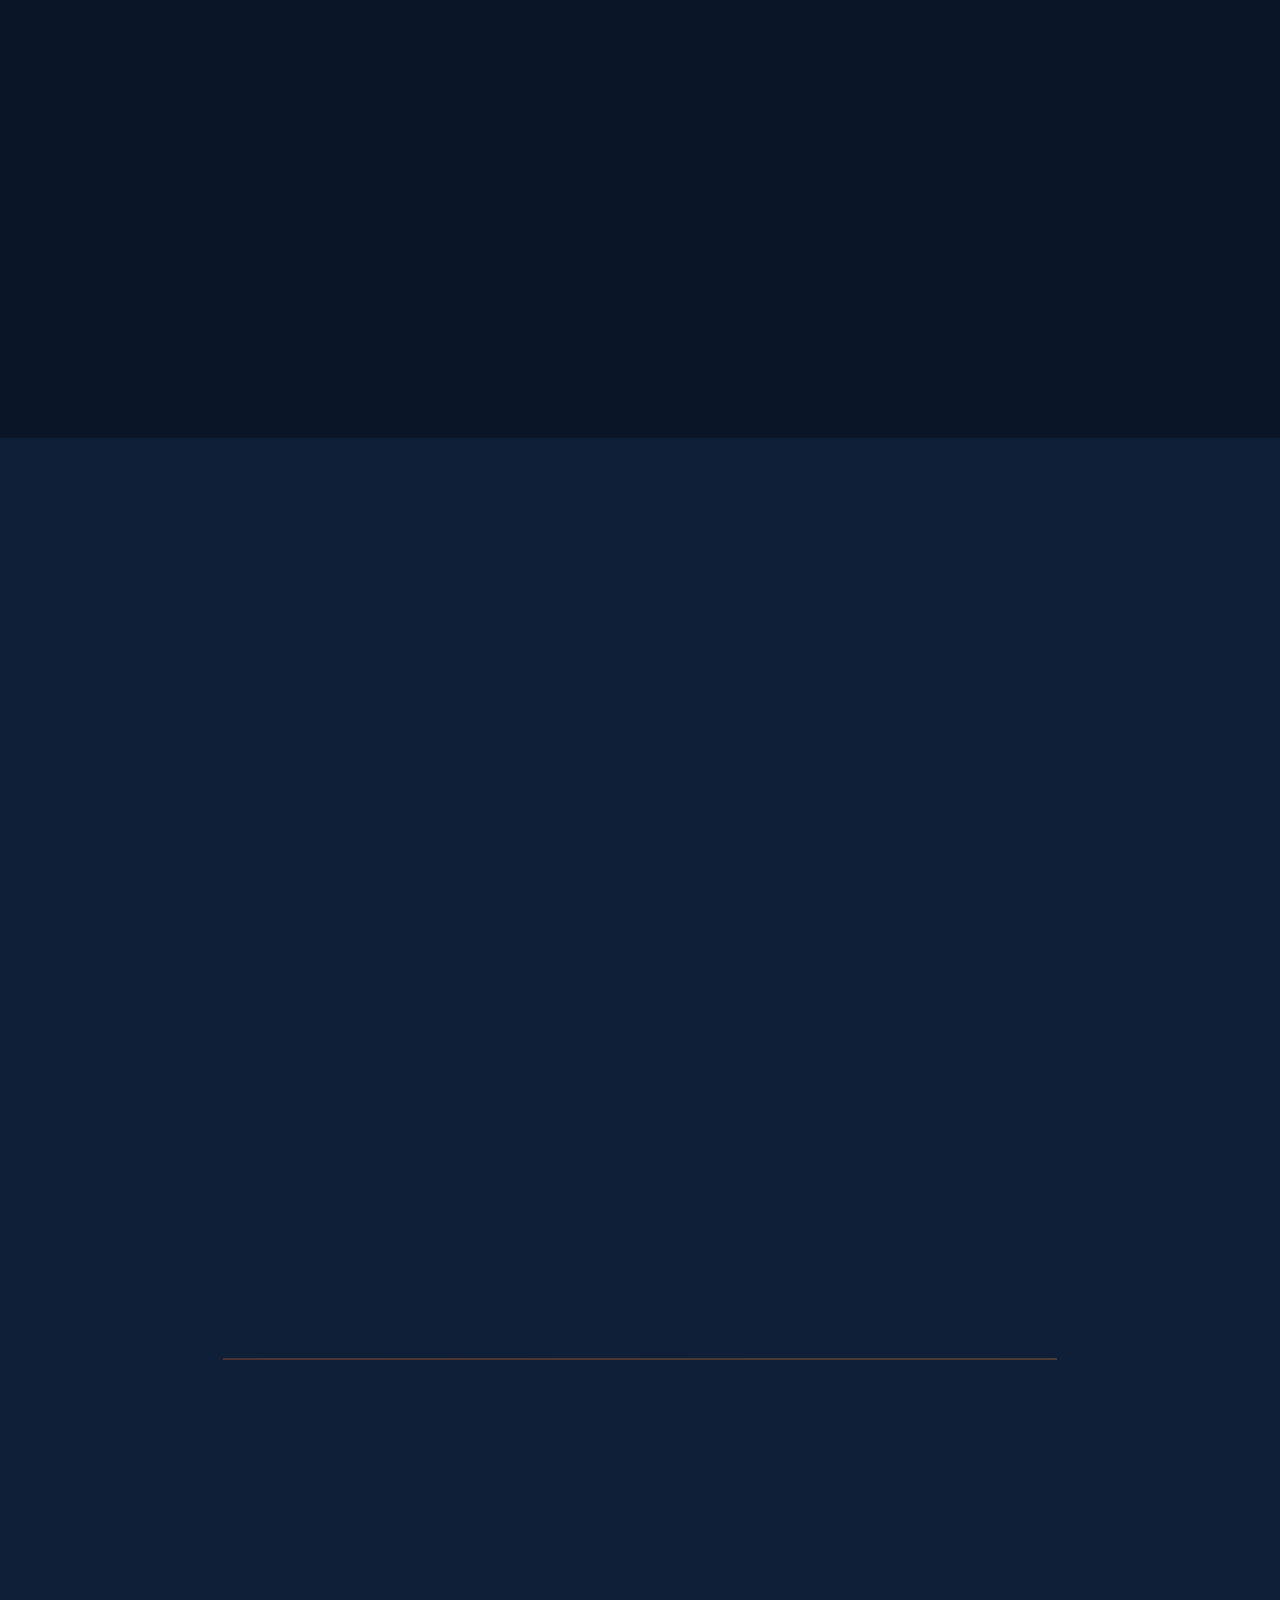
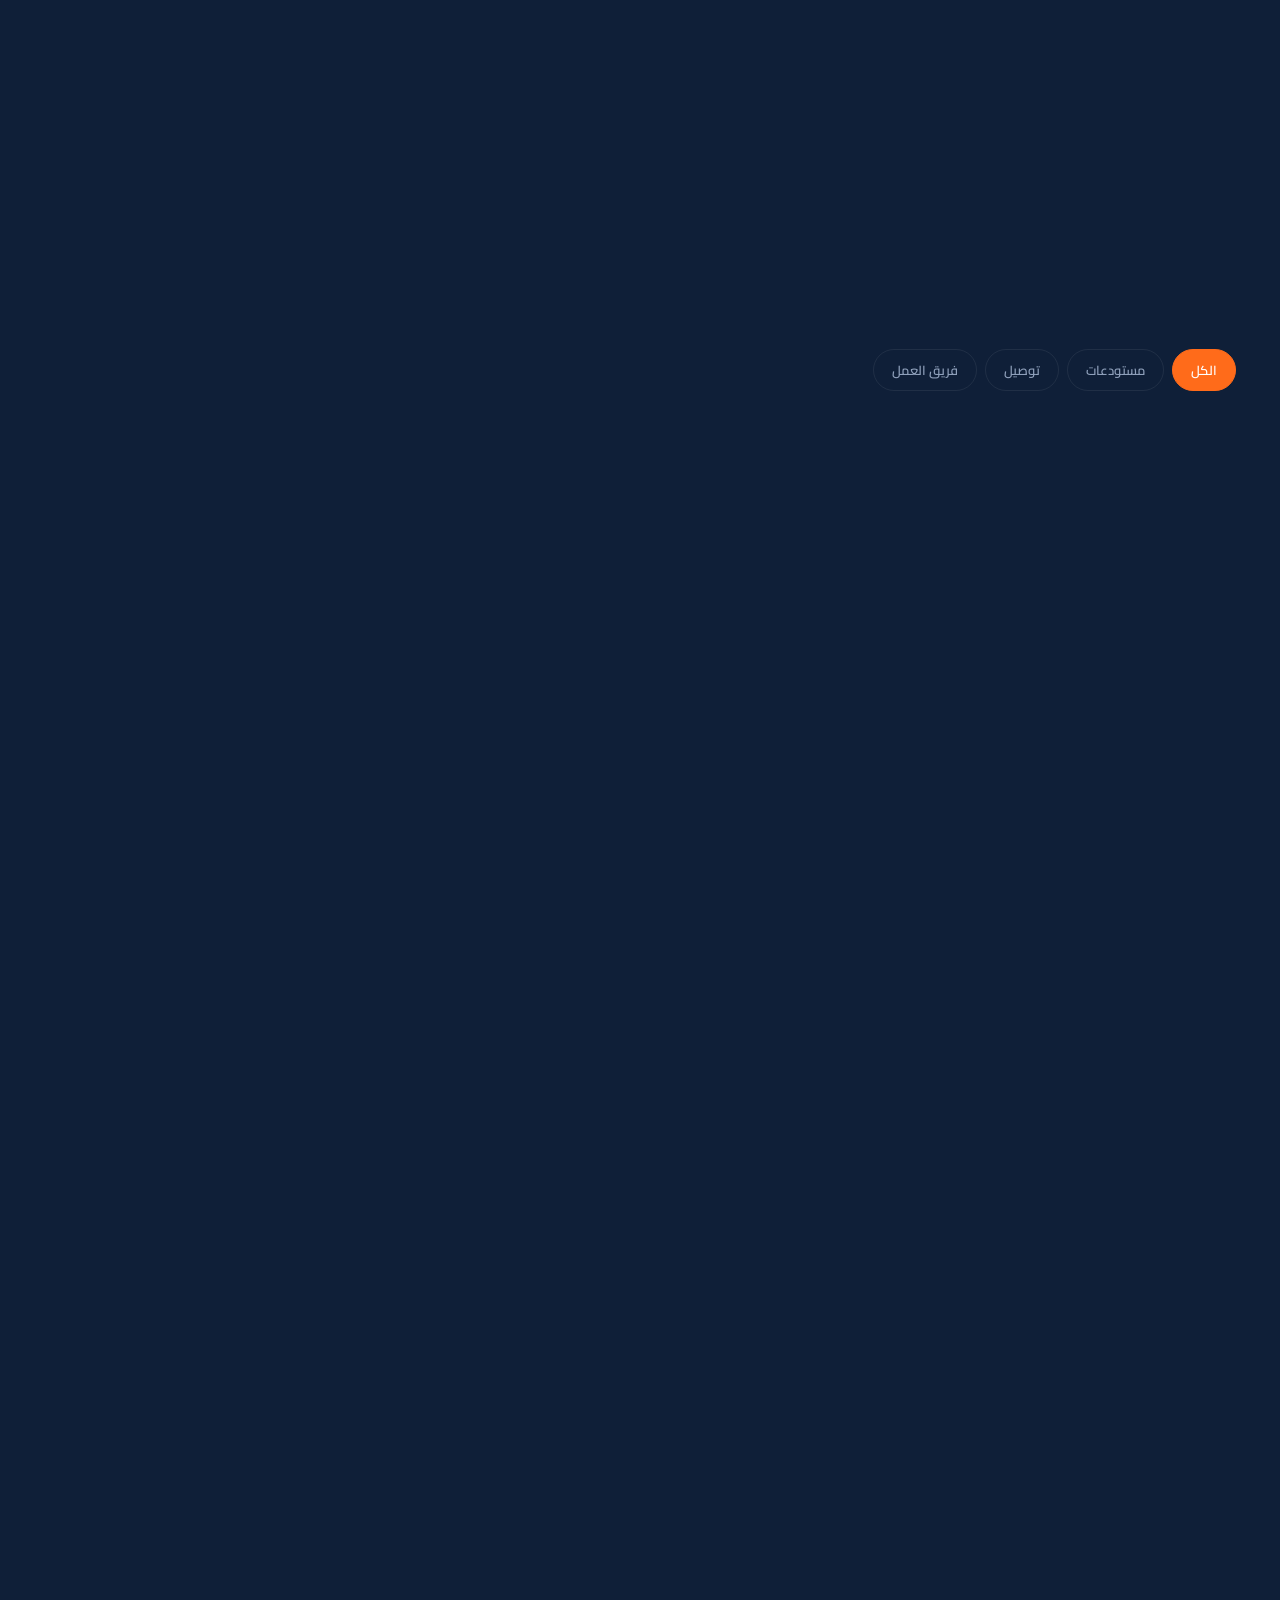
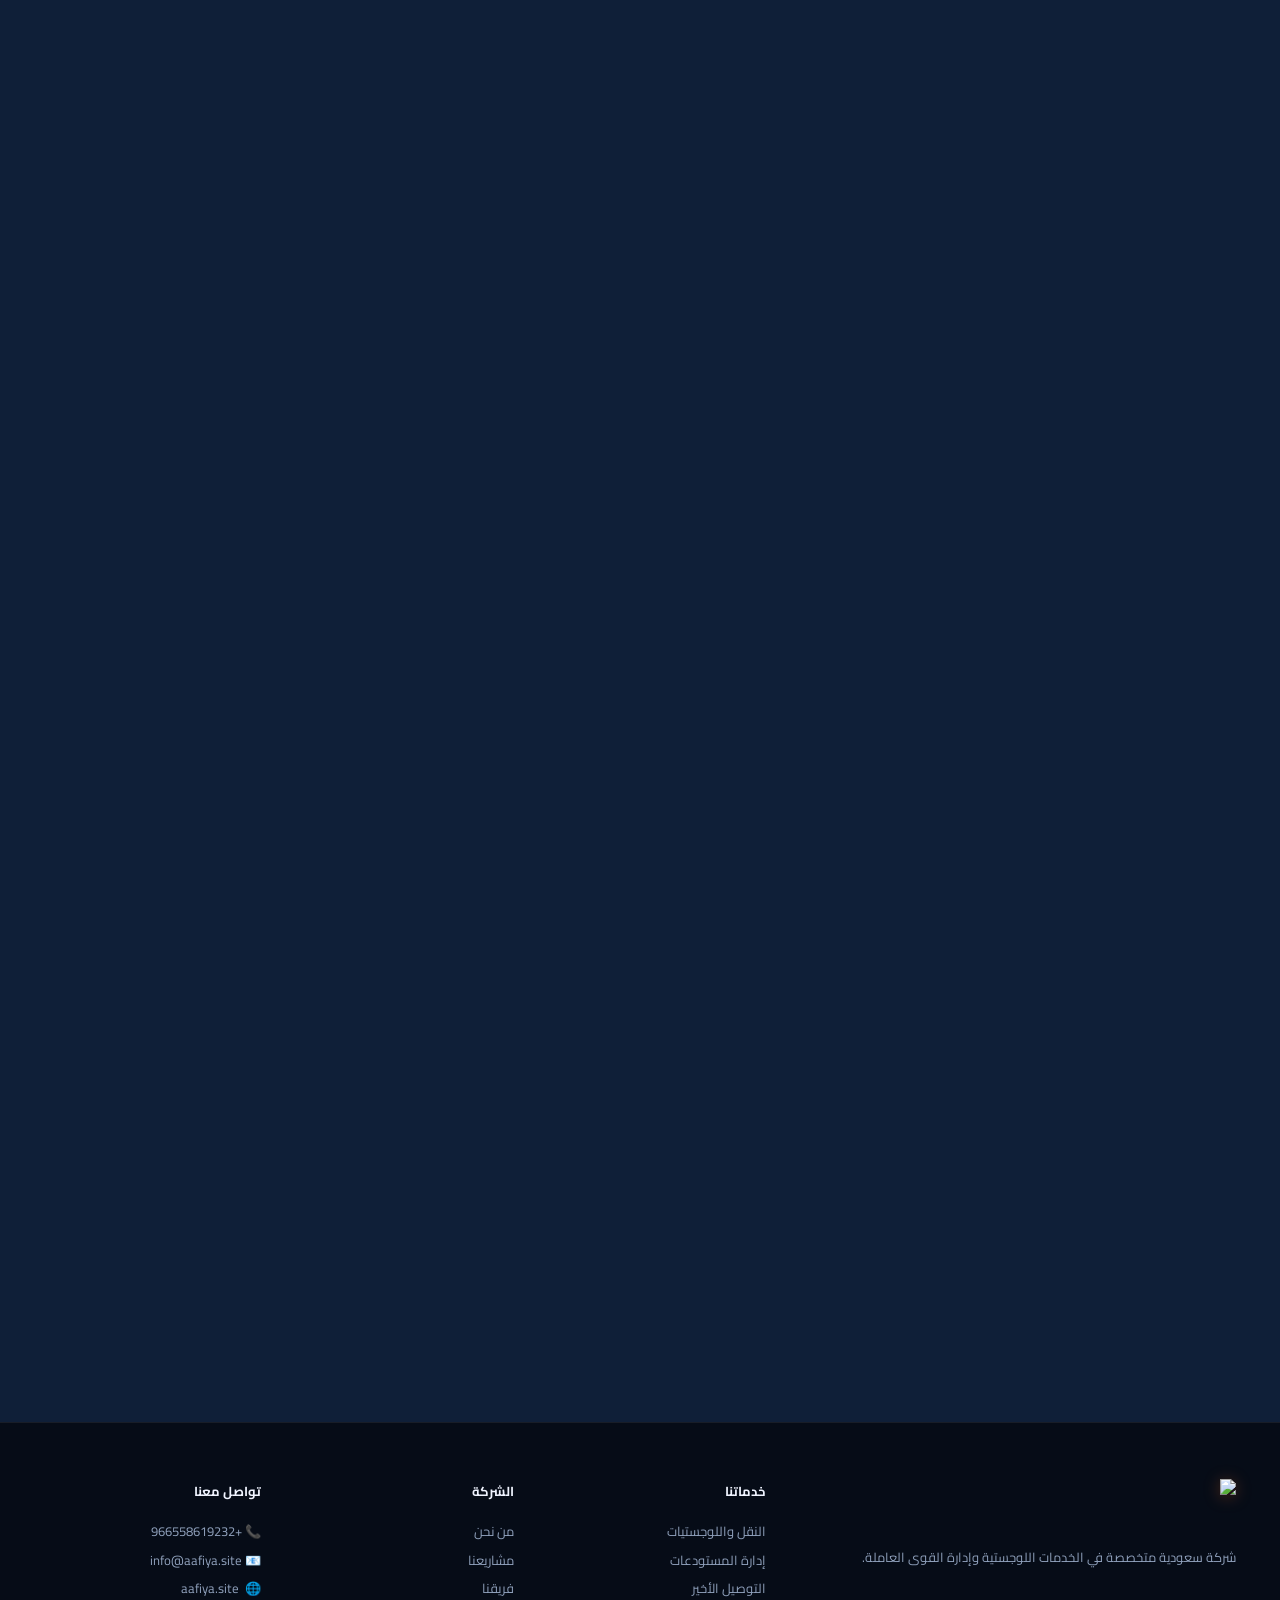
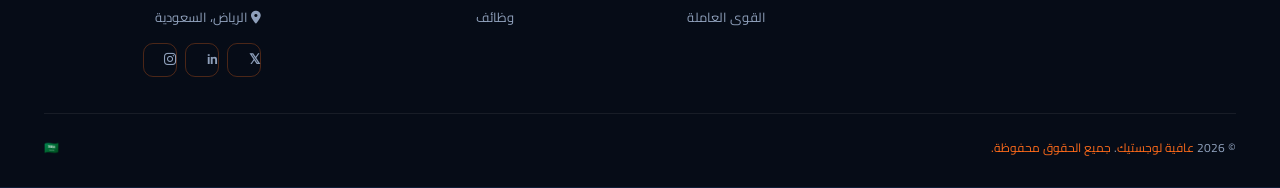
==== commit dab562d1: "style(hero): align text block to left side of screen and implement cache-busting version on style.cs" ====
--- a/index.html
+++ b/index.html
@@ -25,7 +25,7 @@
 <link rel="preconnect" href="https://fonts.googleapis.com">
 <link href="https://fonts.googleapis.com/css2?family=Cairo:wght@300;400;500;600;700;800;900&family=Tajawal:wght@300;400;500;700;800&family=Bebas+Neue&family=Inter:wght@300;400;500;600;700;800&display=swap" rel="stylesheet">
 <link rel="stylesheet" href="https://cdnjs.cloudflare.com/ajax/libs/font-awesome/6.5.1/css/all.min.css">
-<link rel="stylesheet" href="style.css">
+<link rel="stylesheet" href="style.css?v=20">
 
 <script type="application/ld+json">
 {
--- a/style.css
+++ b/style.css
@@ -130,7 +130,7 @@
 
 .hero-wrap{position:relative;z-index:2;max-width:1280px;margin:0 auto;padding:110px 44px 80px;display:flex;justify-content:flex-end;align-items:center;}
 [data-lang="en"] .hero-wrap{justify-content:flex-start;}
-.hero-content{display:flex;flex-direction:column;align-items:flex-start;text-align:right;max-width:680px;width:100%;}
+.hero-content{display:flex;flex-direction:column;align-items:flex-end;text-align:left;max-width:680px;width:100%;}
 [data-lang="en"] .hero-content{align-items:flex-start;text-align:left;}
 /* Text side */
 .hero-badge{display:inline-flex;align-items:center;gap:8px;background:rgba(255,107,26,.1);border:1px solid rgba(255,107,26,.22);border-radius:30px;padding:7px 18px;font-size:12px;color:var(--or);font-weight:700;margin-bottom:22px;letter-spacing:1px;animation:badgeIn .8s var(--spring) both;}
@@ -144,8 +144,10 @@
 @keyframes lnIn{from{opacity:0;transform:translateY(100%);}to{opacity:1;transform:none;}}
 .hero-title .hl{color:var(--or);background:linear-gradient(135deg,var(--or),#FFB347);-webkit-background-clip:text;-webkit-text-fill-color:transparent;background-clip:text;}
 .hero-sub{font-size:16px;color:var(--txt3);line-height:1.85;margin-bottom:34px;animation:fadeUp .7s .5s ease both;}
-.hero-btns{display:flex;gap:14px;flex-wrap:wrap;justify-content:flex-start;animation:fadeUp .7s .65s ease both;}
-.hero-stats{display:flex;gap:32px;margin-top:44px;flex-wrap:wrap;justify-content:flex-start;animation:fadeUp .7s .8s ease both;}
+.hero-btns{display:flex;gap:14px;flex-wrap:wrap;justify-content:flex-end;animation:fadeUp .7s .65s ease both;}
+[data-lang="en"] .hero-btns{justify-content:flex-start;}
+.hero-stats{display:flex;gap:32px;margin-top:44px;flex-wrap:wrap;justify-content:flex-end;animation:fadeUp .7s .8s ease both;}
+[data-lang="en"] .hero-stats{justify-content:flex-start;}
 .hs-item{position:relative;padding-right:32px;}
 .hs-item::before{content:'';position:absolute;right:0;top:10%;height:80%;width:1px;background:var(--bdr);}
 .hs-item:first-child{padding-right:0;}
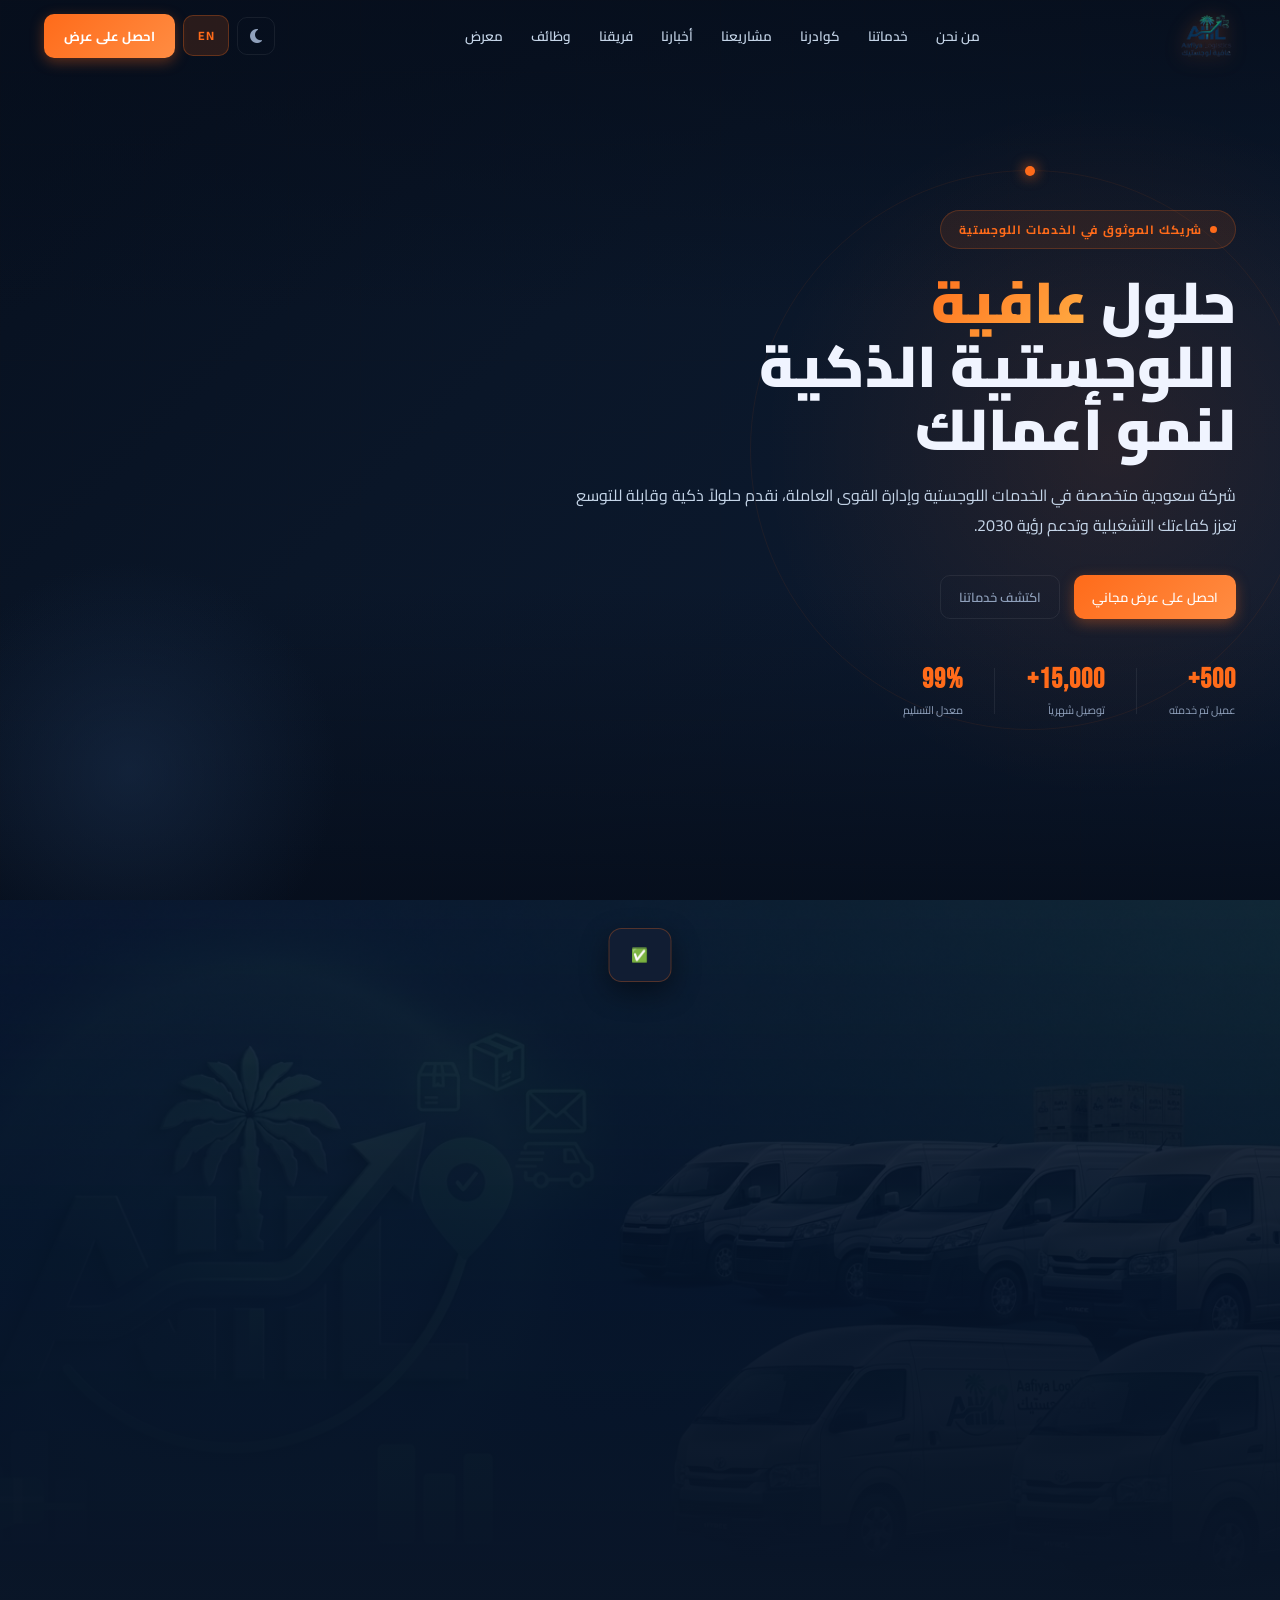
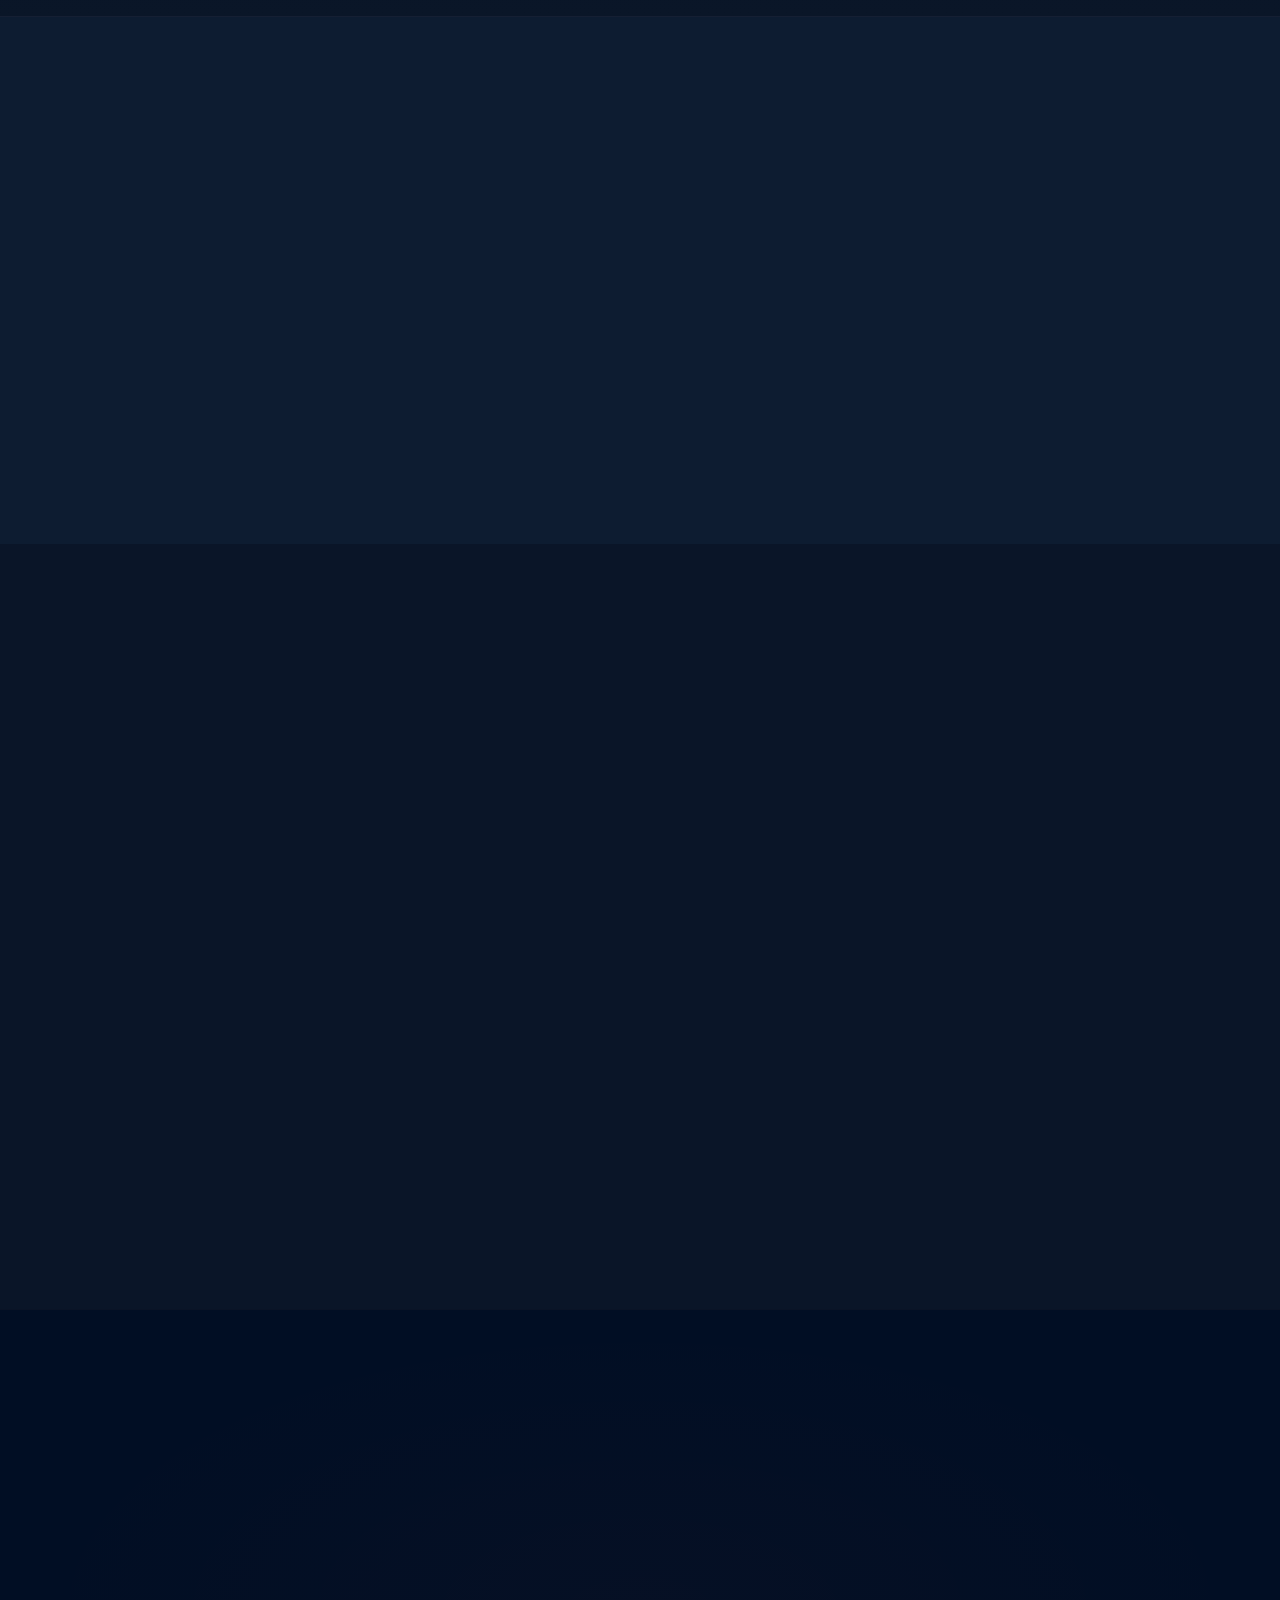
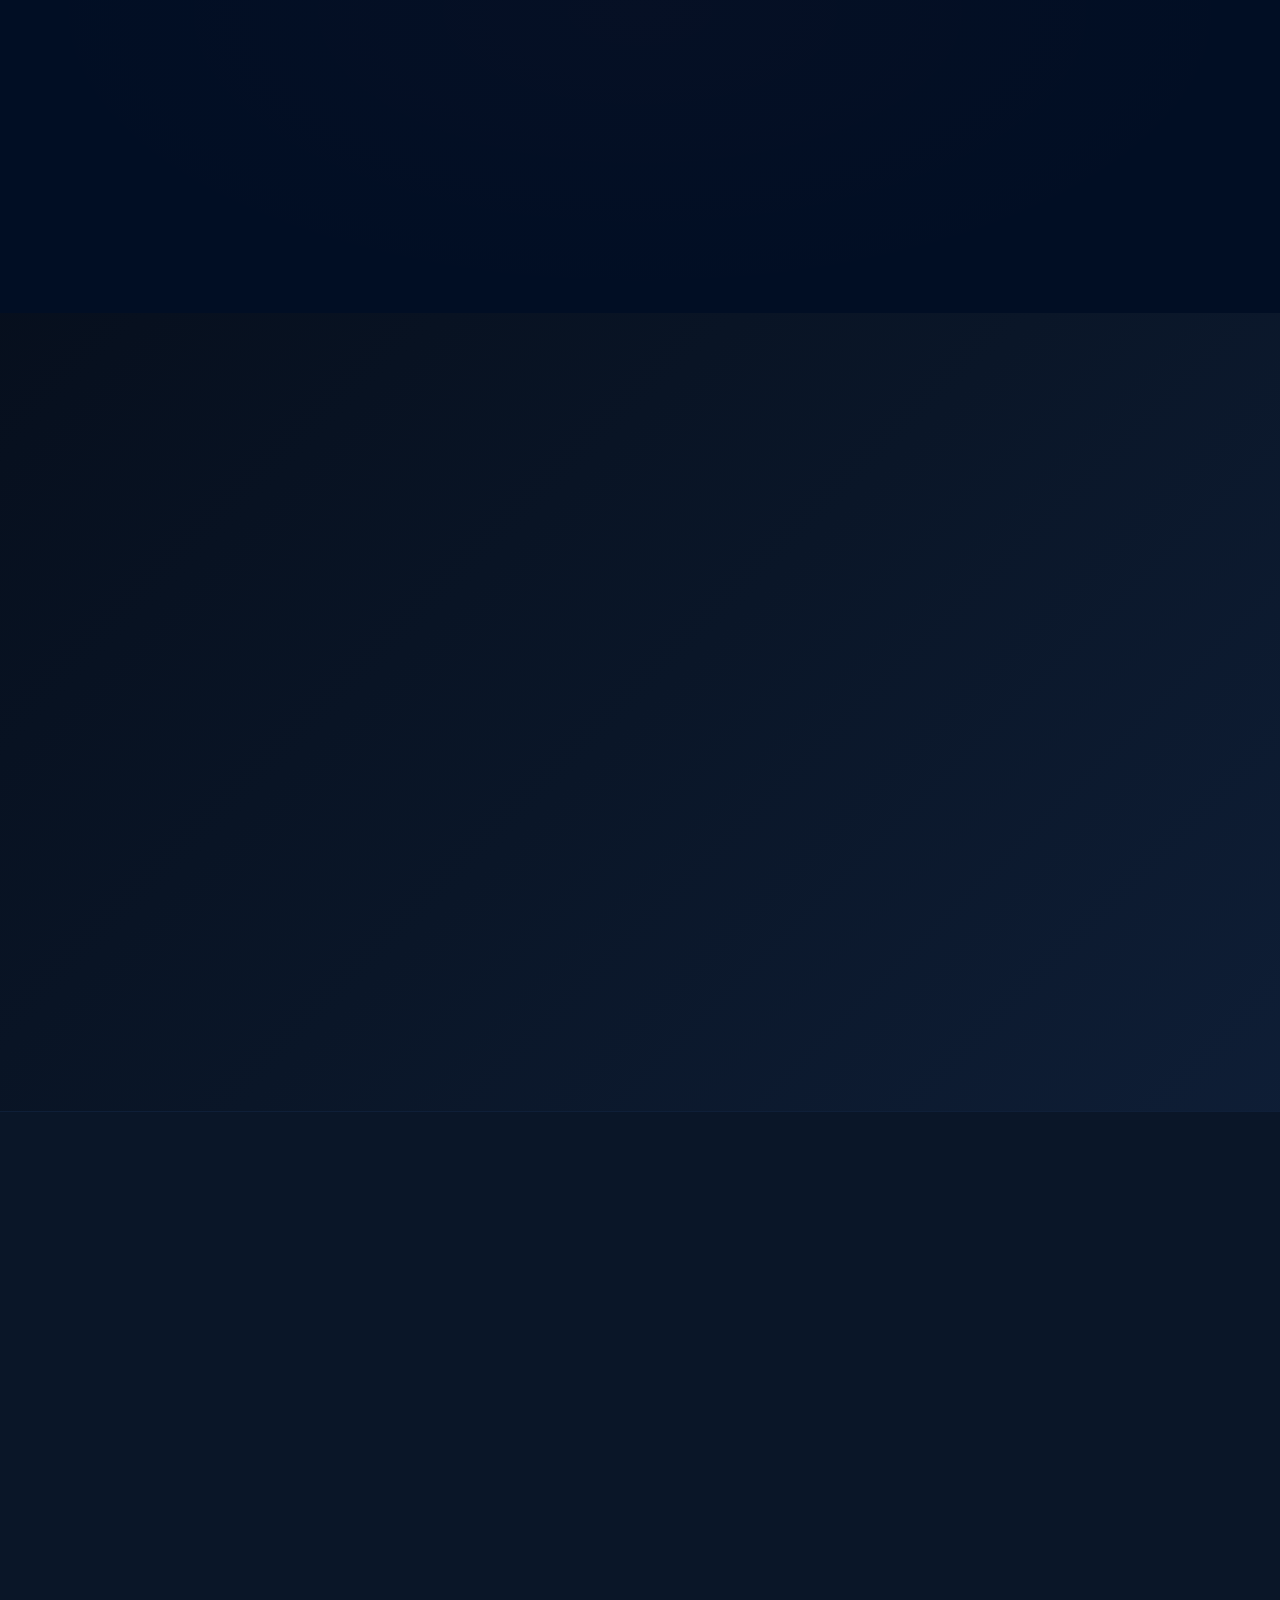
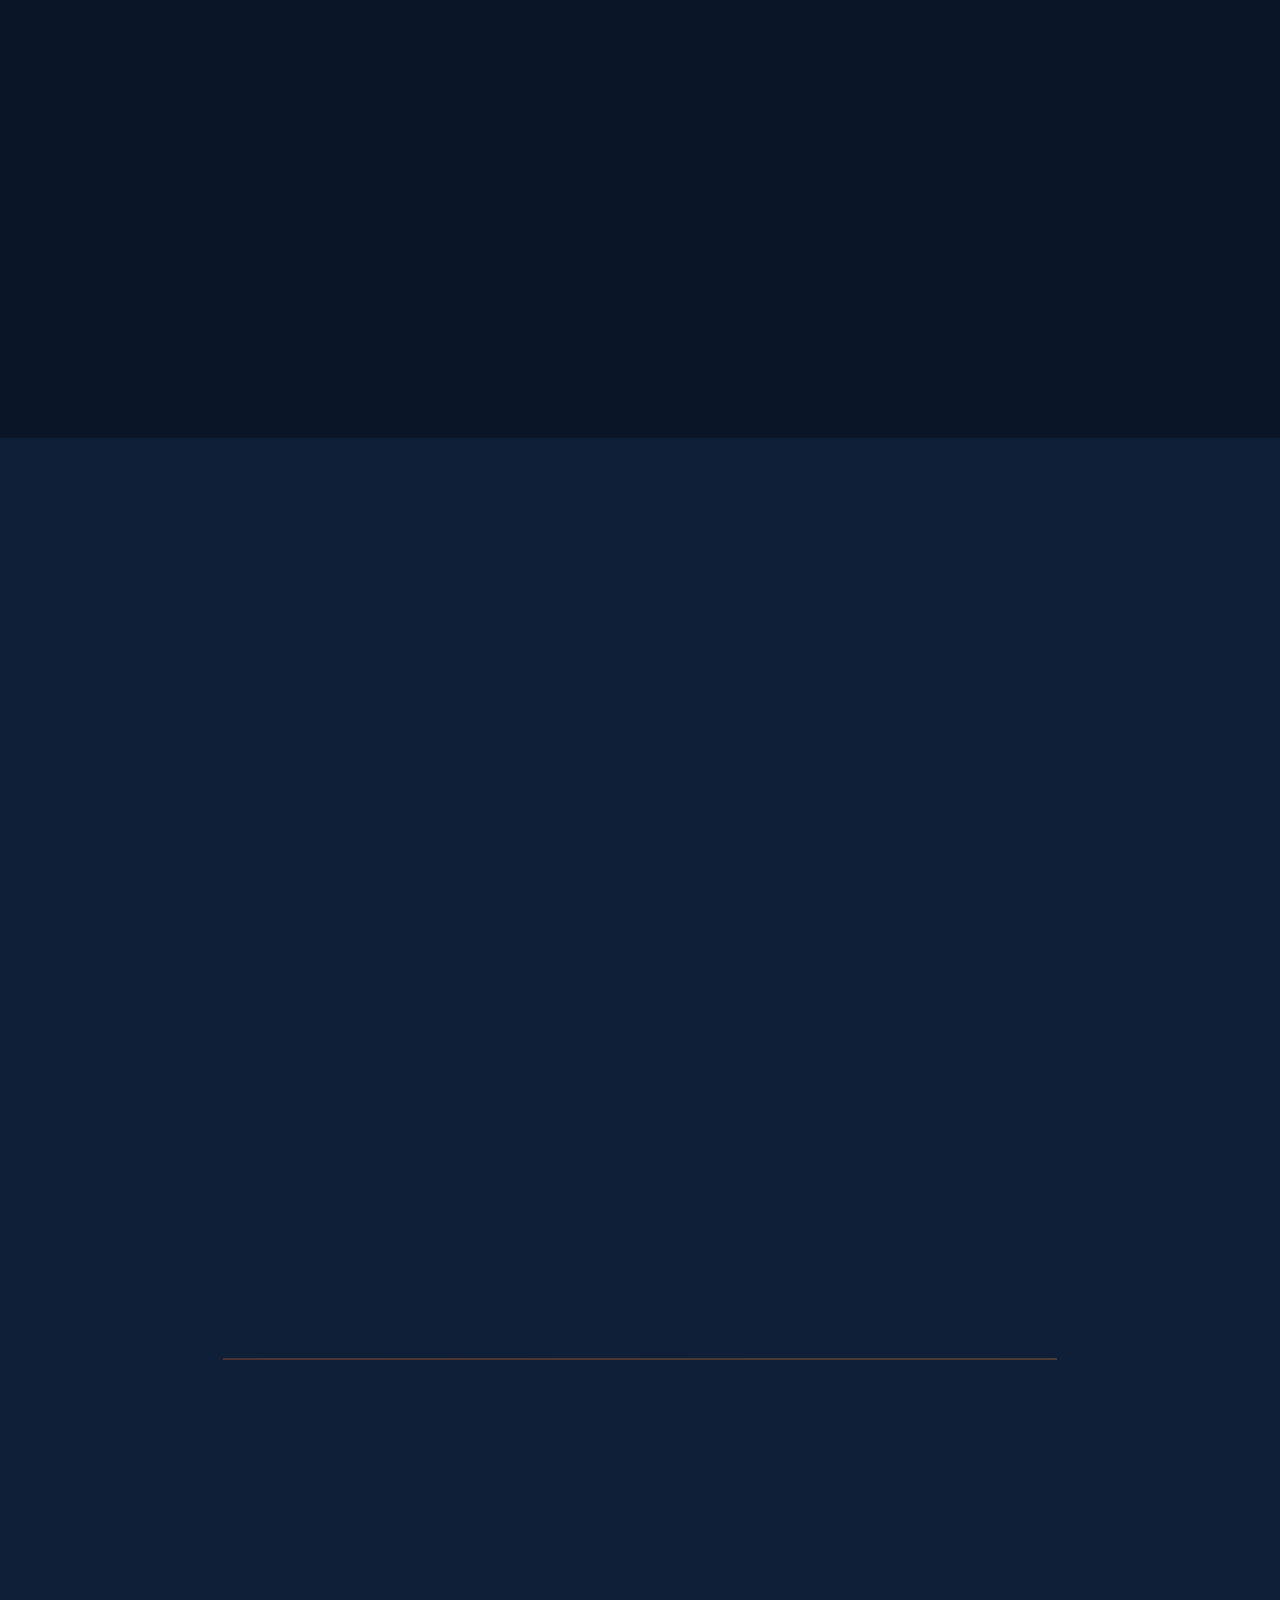
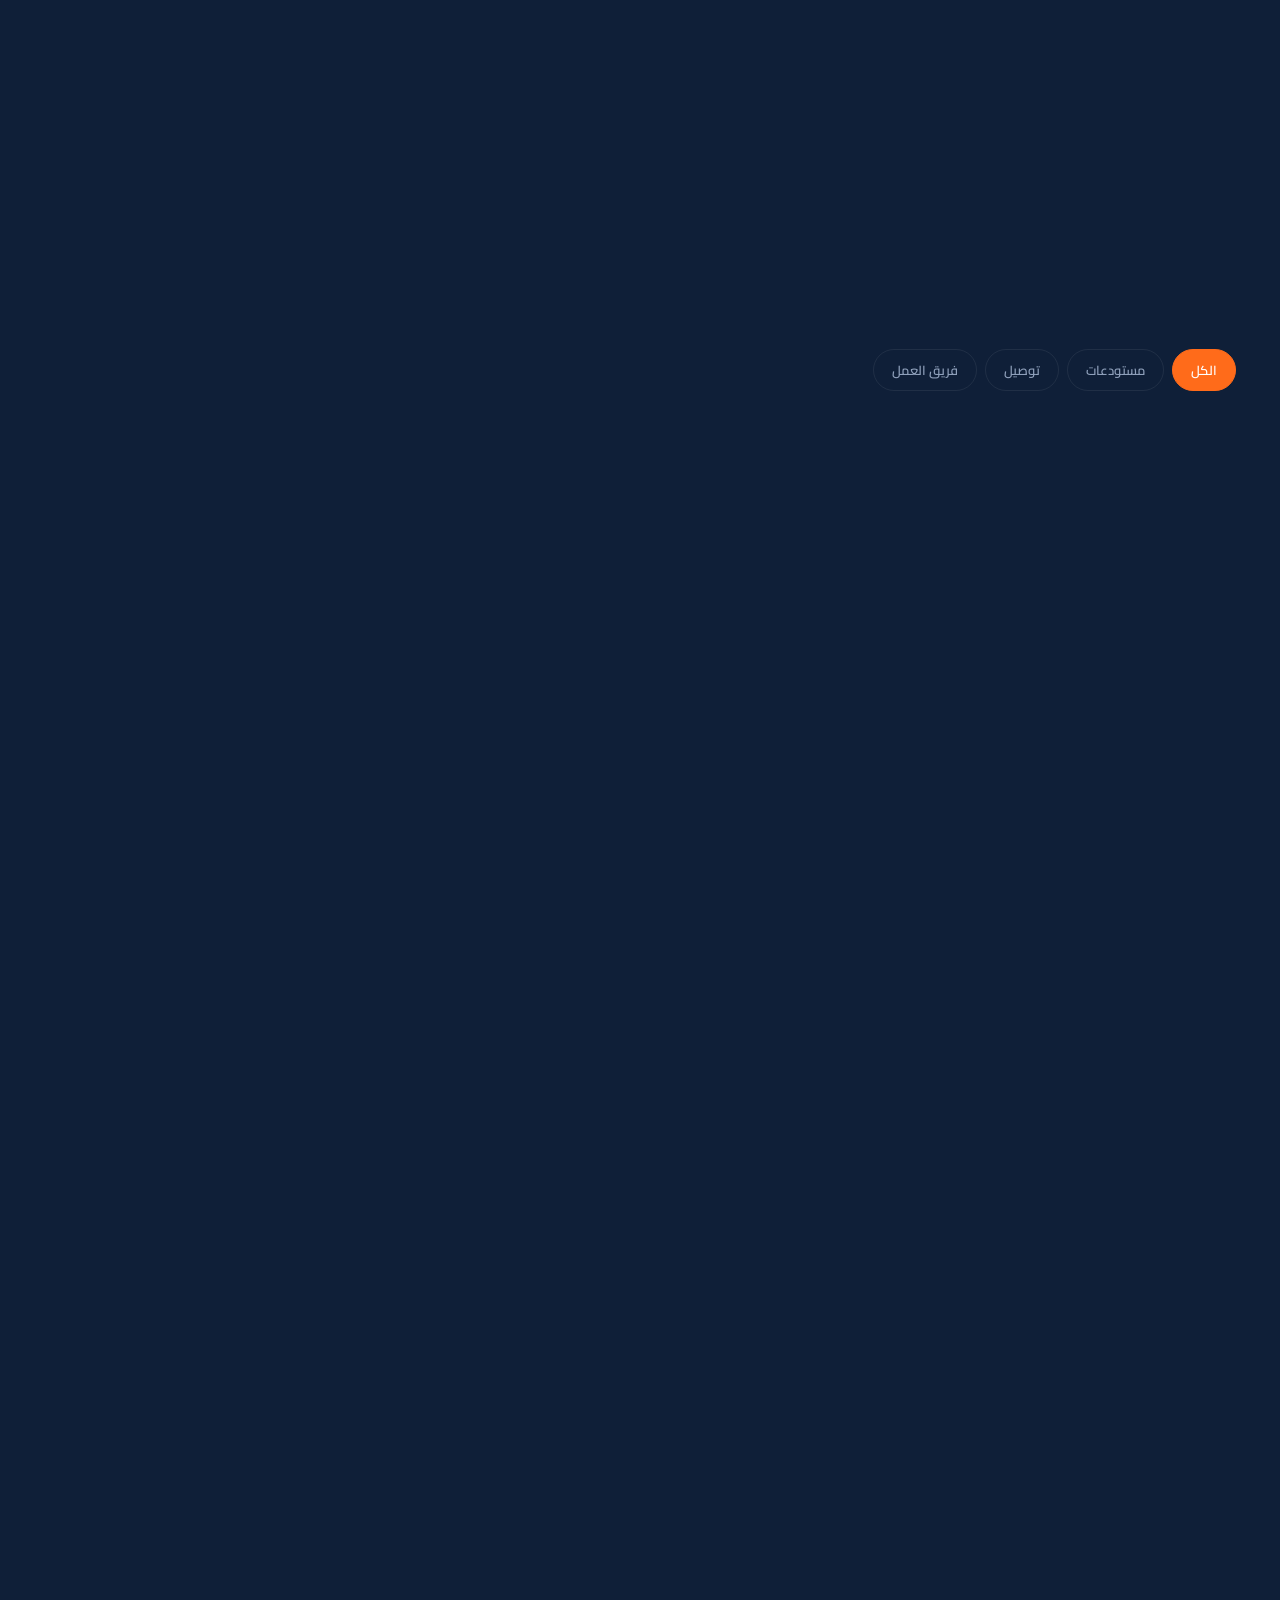
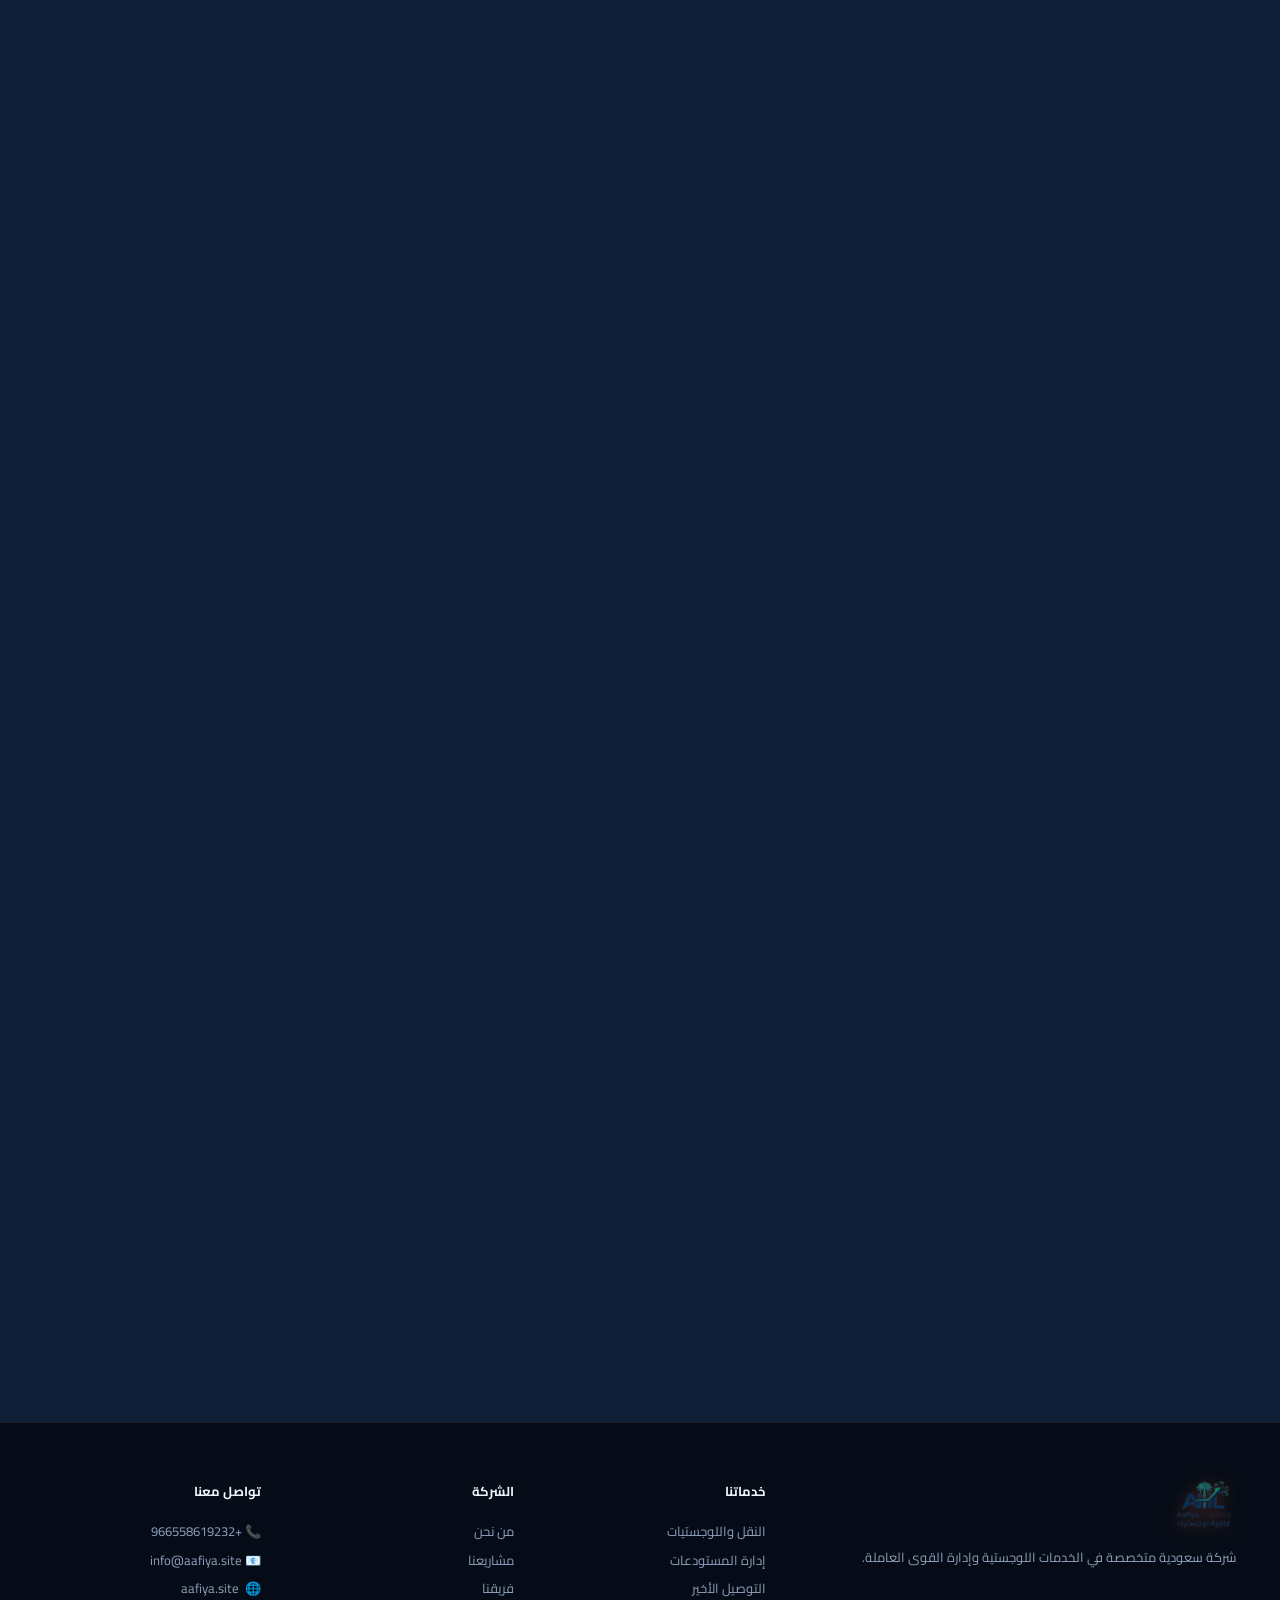
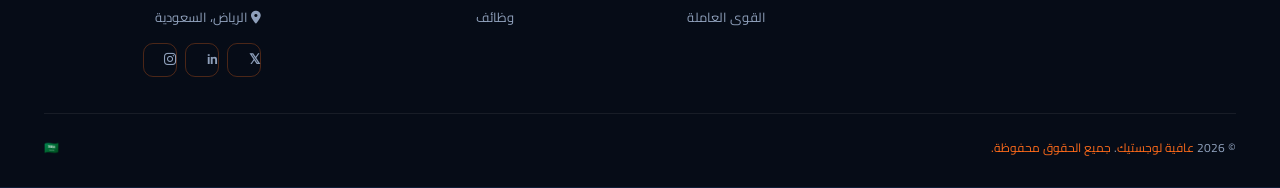
==== commit bfe09f0c: "feat: add section visibility controls to dashboard settings and dynamic homepage toggle" ====
--- a/index.html
+++ b/index.html
@@ -25,7 +25,7 @@
 <link rel="preconnect" href="https://fonts.googleapis.com">
 <link href="https://fonts.googleapis.com/css2?family=Cairo:wght@300;400;500;600;700;800;900&family=Tajawal:wght@300;400;500;700;800&family=Bebas+Neue&family=Inter:wght@300;400;500;600;700;800&display=swap" rel="stylesheet">
 <link rel="stylesheet" href="https://cdnjs.cloudflare.com/ajax/libs/font-awesome/6.5.1/css/all.min.css">
-<link rel="stylesheet" href="style.css?v=20">
+<link rel="stylesheet" href="style.css?v=21">
 
 <script type="application/ld+json">
 {
@@ -79,22 +79,22 @@
     <img id="dyn-navbar-logo" src="img/logo.png" alt="Aafiya Logistics" style="height:46px;">
   </div>
   <div class="nav-links">
-    <span class="nl" onclick="goSec('#about-s')" data-ar>من نحن</span>
-    <span class="nl" onclick="goSec('#about-s')" data-en>About</span>
-    <span class="nl" onclick="goSec('#svc-s')" data-ar>خدماتنا</span>
-    <span class="nl" onclick="goSec('#svc-s')" data-en>Services</span>
-    <span class="nl" onclick="goSec('#roles-s')" data-ar>كوادرنا</span>
-    <span class="nl" onclick="goSec('#roles-s')" data-en>Workforce</span>
-    <span class="nl" onclick="goSec('#prj-s')" data-ar>مشاريعنا</span>
-    <span class="nl" onclick="goSec('#prj-s')" data-en>Projects</span>
-    <span class="nl" onclick="goSec('#news-s')" data-ar>أخبارنا</span>
-    <span class="nl" onclick="goSec('#news-s')" data-en>News</span>
-    <span class="nl" onclick="goSec('#team-s')" data-ar>فريقنا</span>
-    <span class="nl" onclick="goSec('#team-s')" data-en>Team</span>
-    <span class="nl" onclick="goSec('#jobs-s')" data-ar>وظائف</span>
-    <span class="nl" onclick="goSec('#jobs-s')" data-en>Jobs</span>
-    <span class="nl" onclick="goSec('#gallery-s')" data-ar>معرض</span>
-    <span class="nl" onclick="goSec('#gallery-s')" data-en>Gallery</span>
+    <span class="nl" onclick="goSec('#about-s')" data-sec="about" data-ar>من نحن</span>
+    <span class="nl" onclick="goSec('#about-s')" data-sec="about" data-en>About</span>
+    <span class="nl" onclick="goSec('#svc-s')" data-sec="services" data-ar>خدماتنا</span>
+    <span class="nl" onclick="goSec('#svc-s')" data-sec="services" data-en>Services</span>
+    <span class="nl" onclick="goSec('#roles-s')" data-sec="roles" data-ar>كوادرنا</span>
+    <span class="nl" onclick="goSec('#roles-s')" data-sec="roles" data-en>Workforce</span>
+    <span class="nl" onclick="goSec('#prj-s')" data-sec="projects" data-ar>مشاريعنا</span>
+    <span class="nl" onclick="goSec('#prj-s')" data-sec="projects" data-en>Projects</span>
+    <span class="nl" onclick="goSec('#news-s')" data-sec="news" data-ar>أخبارنا</span>
+    <span class="nl" onclick="goSec('#news-s')" data-sec="news" data-en>News</span>
+    <span class="nl" onclick="goSec('#team-s')" data-sec="team" data-ar>فريقنا</span>
+    <span class="nl" onclick="goSec('#team-s')" data-sec="team" data-en>Team</span>
+    <span class="nl" onclick="goSec('#jobs-s')" data-sec="jobs" data-ar>وظائف</span>
+    <span class="nl" onclick="goSec('#jobs-s')" data-sec="jobs" data-en>Jobs</span>
+    <span class="nl" onclick="goSec('#gallery-s')" data-sec="gallery" data-ar>معرض</span>
+    <span class="nl" onclick="goSec('#gallery-s')" data-sec="gallery" data-en>Gallery</span>
   </div>
   <div class="nav-actions">
     <button class="btn-theme" onclick="toggleTheme()" id="theme-btn" title="تغيير الوضع"><i class="fa-solid fa-moon"></i></button>
@@ -106,16 +106,22 @@
 </div>
 <!-- Mobile nav -->
 <div class="mobile-nav" id="mob-nav">
-  <span class="nl" onclick="goSec('#about-s');toggleMenu()" data-ar>من نحن</span>
-  <span class="nl" onclick="goSec('#about-s');toggleMenu()" data-en>About</span>
-  <span class="nl" onclick="goSec('#svc-s');toggleMenu()" data-ar>خدماتنا</span>
-  <span class="nl" onclick="goSec('#svc-s');toggleMenu()" data-en>Services</span>
-  <span class="nl" onclick="goSec('#roles-s');toggleMenu()" data-ar>كوادرنا</span>
-  <span class="nl" onclick="goSec('#roles-s');toggleMenu()" data-en>Workforce</span>
-  <span class="nl" onclick="goSec('#prj-s');toggleMenu()" data-ar>مشاريعنا</span>
-  <span class="nl" onclick="goSec('#prj-s');toggleMenu()" data-en>Projects</span>
-  <span class="nl" onclick="goSec('#jobs-s');toggleMenu()" data-ar>وظائف</span>
-  <span class="nl" onclick="goSec('#jobs-s');toggleMenu()" data-en>Jobs</span>
+  <span class="nl" onclick="goSec('#about-s');toggleMenu()" data-sec="about" data-ar>من نحن</span>
+  <span class="nl" onclick="goSec('#about-s');toggleMenu()" data-sec="about" data-en>About</span>
+  <span class="nl" onclick="goSec('#svc-s');toggleMenu()" data-sec="services" data-ar>خدماتنا</span>
+  <span class="nl" onclick="goSec('#svc-s');toggleMenu()" data-sec="services" data-en>Services</span>
+  <span class="nl" onclick="goSec('#roles-s');toggleMenu()" data-sec="roles" data-ar>كوادرنا</span>
+  <span class="nl" onclick="goSec('#roles-s');toggleMenu()" data-sec="roles" data-en>Workforce</span>
+  <span class="nl" onclick="goSec('#prj-s');toggleMenu()" data-sec="projects" data-ar>مشاريعنا</span>
+  <span class="nl" onclick="goSec('#prj-s');toggleMenu()" data-sec="projects" data-en>Projects</span>
+  <span class="nl" onclick="goSec('#news-s');toggleMenu()" data-sec="news" data-ar>أخبارنا</span>
+  <span class="nl" onclick="goSec('#news-s');toggleMenu()" data-sec="news" data-en>News</span>
+  <span class="nl" onclick="goSec('#team-s');toggleMenu()" data-sec="team" data-ar>فريقنا</span>
+  <span class="nl" onclick="goSec('#team-s');toggleMenu()" data-sec="team" data-en>Team</span>
+  <span class="nl" onclick="goSec('#jobs-s');toggleMenu()" data-sec="jobs" data-ar>وظائف</span>
+  <span class="nl" onclick="goSec('#jobs-s');toggleMenu()" data-sec="jobs" data-en>Jobs</span>
+  <span class="nl" onclick="goSec('#gallery-s');toggleMenu()" data-sec="gallery" data-ar>معرض</span>
+  <span class="nl" onclick="goSec('#gallery-s');toggleMenu()" data-sec="gallery" data-en>Gallery</span>
 </div>
 
 <!-- ===================================================
@@ -393,7 +399,7 @@
 </section>
 
 <!-- WHY US -->
-<section style="background:var(--bg2);padding:1px 0;">
+<section id="why-us-s" style="background:var(--bg2);padding:1px 0;">
 <div class="sec">
   <div class="sec-hd rv">
     <div class="sec-badge">✦ <span data-ar>لماذا عافية</span><span data-en>Why Aafiya</span></div>
@@ -410,7 +416,7 @@
 </section>
 
 <!-- HOW WE WORK -->
-<section style="padding:1px 0;">
+<section id="how-we-work-s" style="padding:1px 0;">
 <div class="sec">
   <div class="sec-hd rv">
     <div class="sec-badge">✦ <span data-ar>كيف نعمل</span><span data-en>How We Work</span></div>
@@ -488,7 +494,7 @@
 </section>
 
 <!-- TESTIMONIALS -->
-<section style="background:var(--bg2);padding:1px 0;">
+<section id="test-s" style="background:var(--bg2);padding:1px 0;">
 <div class="sec">
   <div class="sec-hd rv">
     <div class="sec-badge">✦ <span data-ar>آراء عملاؤنا</span><span data-en>Testimonials</span></div>
--- a/style.css
+++ b/style.css
@@ -128,9 +128,9 @@
 .particle{position:absolute;border-radius:50%;animation:partF linear infinite;opacity:0;background:var(--or);}
 @keyframes partF{0%{transform:translateY(100vh) translateX(0);opacity:0;}10%{opacity:.5;}90%{opacity:.2;}100%{transform:translateY(-10vh) translateX(var(--dx));opacity:0;}}
 
-.hero-wrap{position:relative;z-index:2;max-width:1280px;margin:0 auto;padding:110px 44px 80px;display:flex;justify-content:flex-end;align-items:center;}
-[data-lang="en"] .hero-wrap{justify-content:flex-start;}
-.hero-content{display:flex;flex-direction:column;align-items:flex-end;text-align:left;max-width:680px;width:100%;}
+.hero-wrap{position:relative;z-index:2;max-width:100%;margin:0;padding:110px 44px 80px;display:flex;justify-content:flex-start;align-items:center;}
+[data-lang="en"] .hero-wrap{justify-content:flex-end;}
+.hero-content{display:flex;flex-direction:column;align-items:flex-start;text-align:right;max-width:680px;width:100%;}
 [data-lang="en"] .hero-content{align-items:flex-start;text-align:left;}
 /* Text side */
 .hero-badge{display:inline-flex;align-items:center;gap:8px;background:rgba(255,107,26,.1);border:1px solid rgba(255,107,26,.22);border-radius:30px;padding:7px 18px;font-size:12px;color:var(--or);font-weight:700;margin-bottom:22px;letter-spacing:1px;animation:badgeIn .8s var(--spring) both;}
@@ -144,9 +144,9 @@
 @keyframes lnIn{from{opacity:0;transform:translateY(100%);}to{opacity:1;transform:none;}}
 .hero-title .hl{color:var(--or);background:linear-gradient(135deg,var(--or),#FFB347);-webkit-background-clip:text;-webkit-text-fill-color:transparent;background-clip:text;}
 .hero-sub{font-size:16px;color:var(--txt3);line-height:1.85;margin-bottom:34px;animation:fadeUp .7s .5s ease both;}
-.hero-btns{display:flex;gap:14px;flex-wrap:wrap;justify-content:flex-end;animation:fadeUp .7s .65s ease both;}
+.hero-btns{display:flex;gap:14px;flex-wrap:wrap;justify-content:flex-start;animation:fadeUp .7s .65s ease both;}
 [data-lang="en"] .hero-btns{justify-content:flex-start;}
-.hero-stats{display:flex;gap:32px;margin-top:44px;flex-wrap:wrap;justify-content:flex-end;animation:fadeUp .7s .8s ease both;}
+.hero-stats{display:flex;gap:32px;margin-top:44px;flex-wrap:wrap;justify-content:flex-start;animation:fadeUp .7s .8s ease both;}
 [data-lang="en"] .hero-stats{justify-content:flex-start;}
 .hs-item{position:relative;padding-right:32px;}
 .hs-item::before{content:'';position:absolute;right:0;top:10%;height:80%;width:1px;background:var(--bdr);}
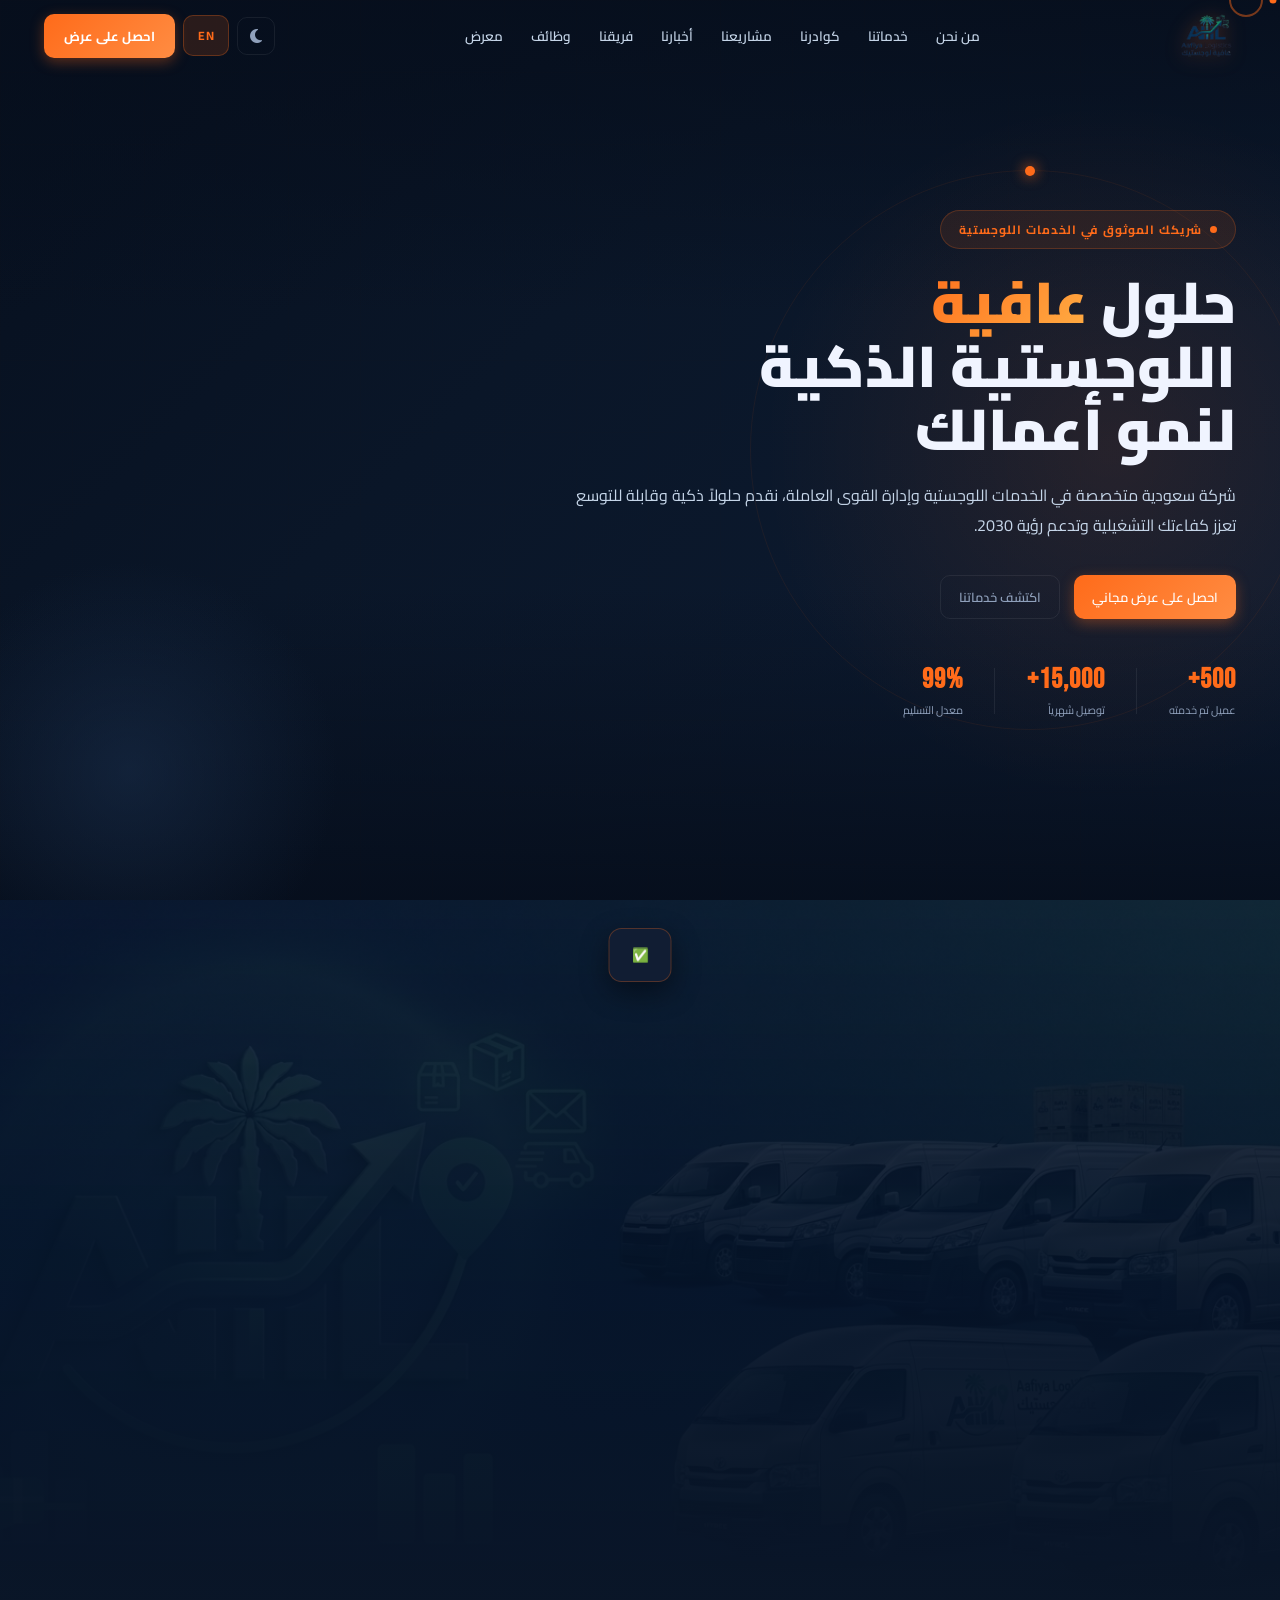
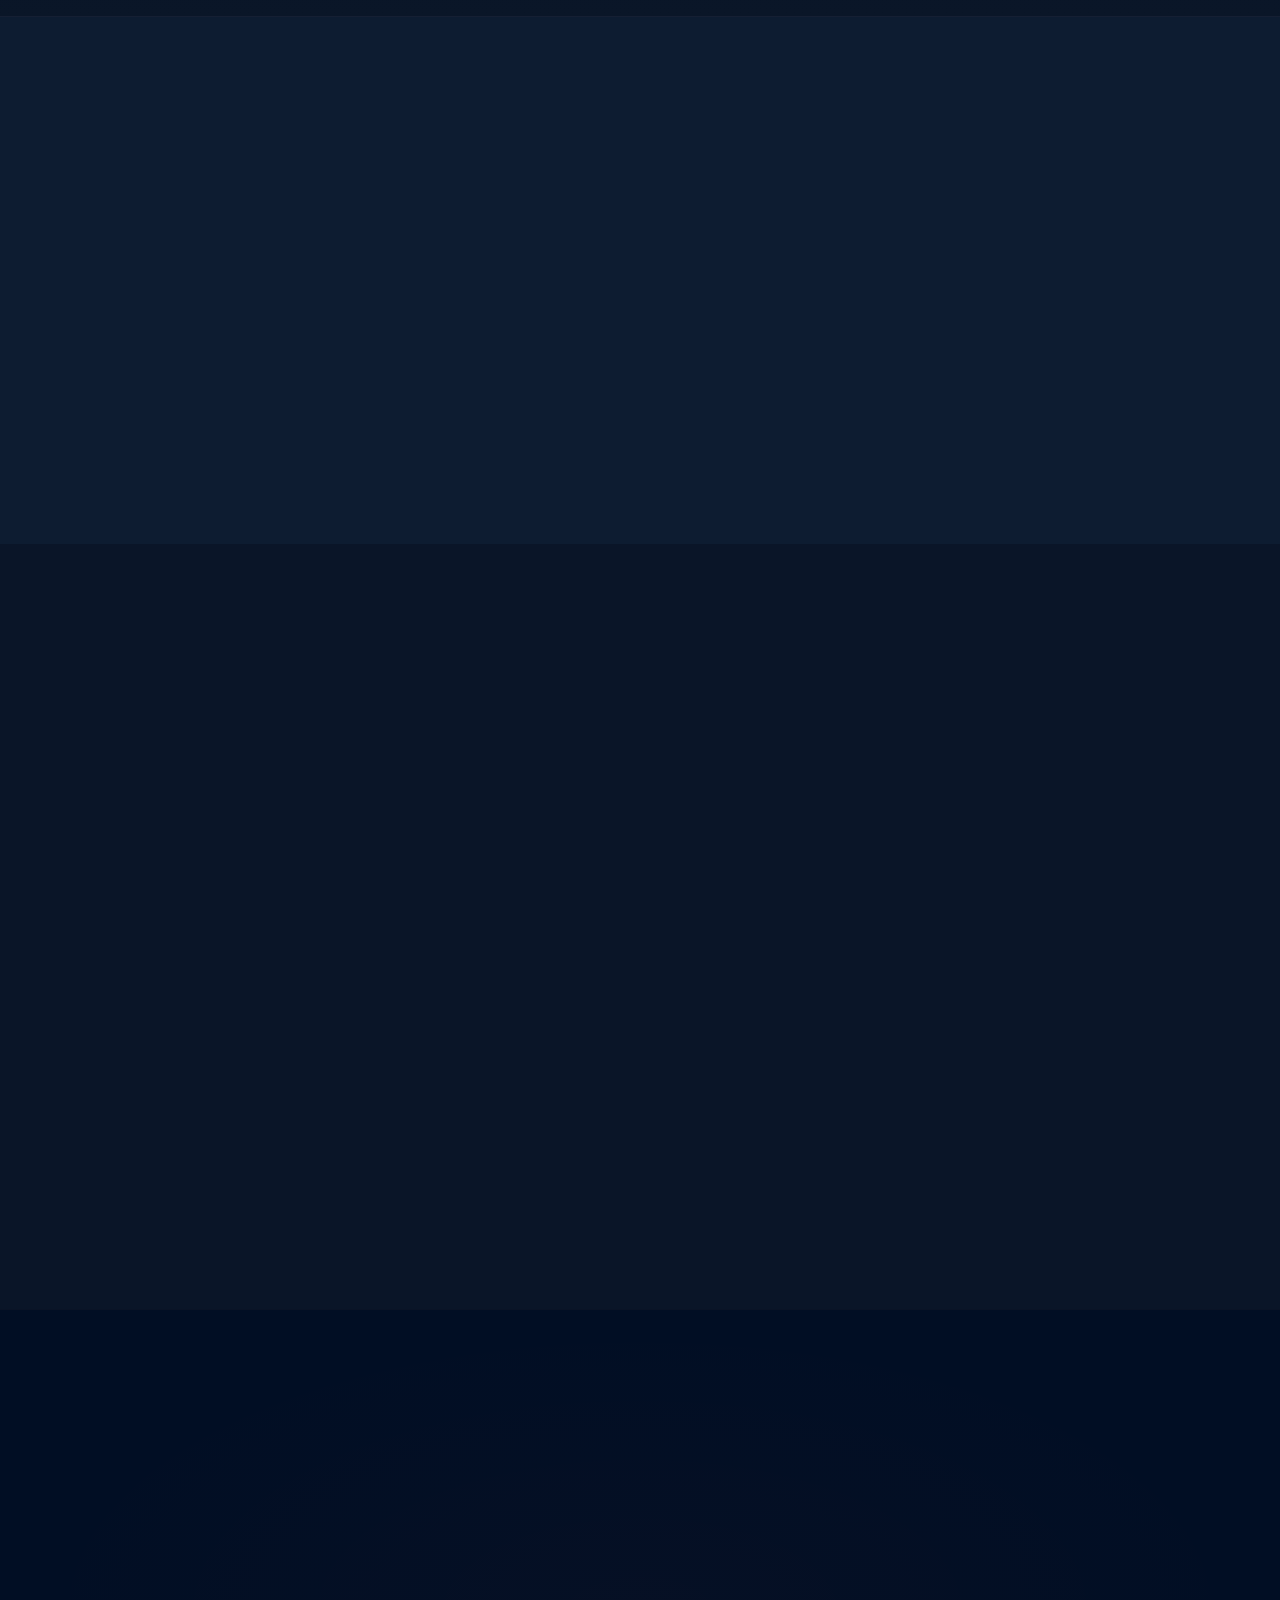
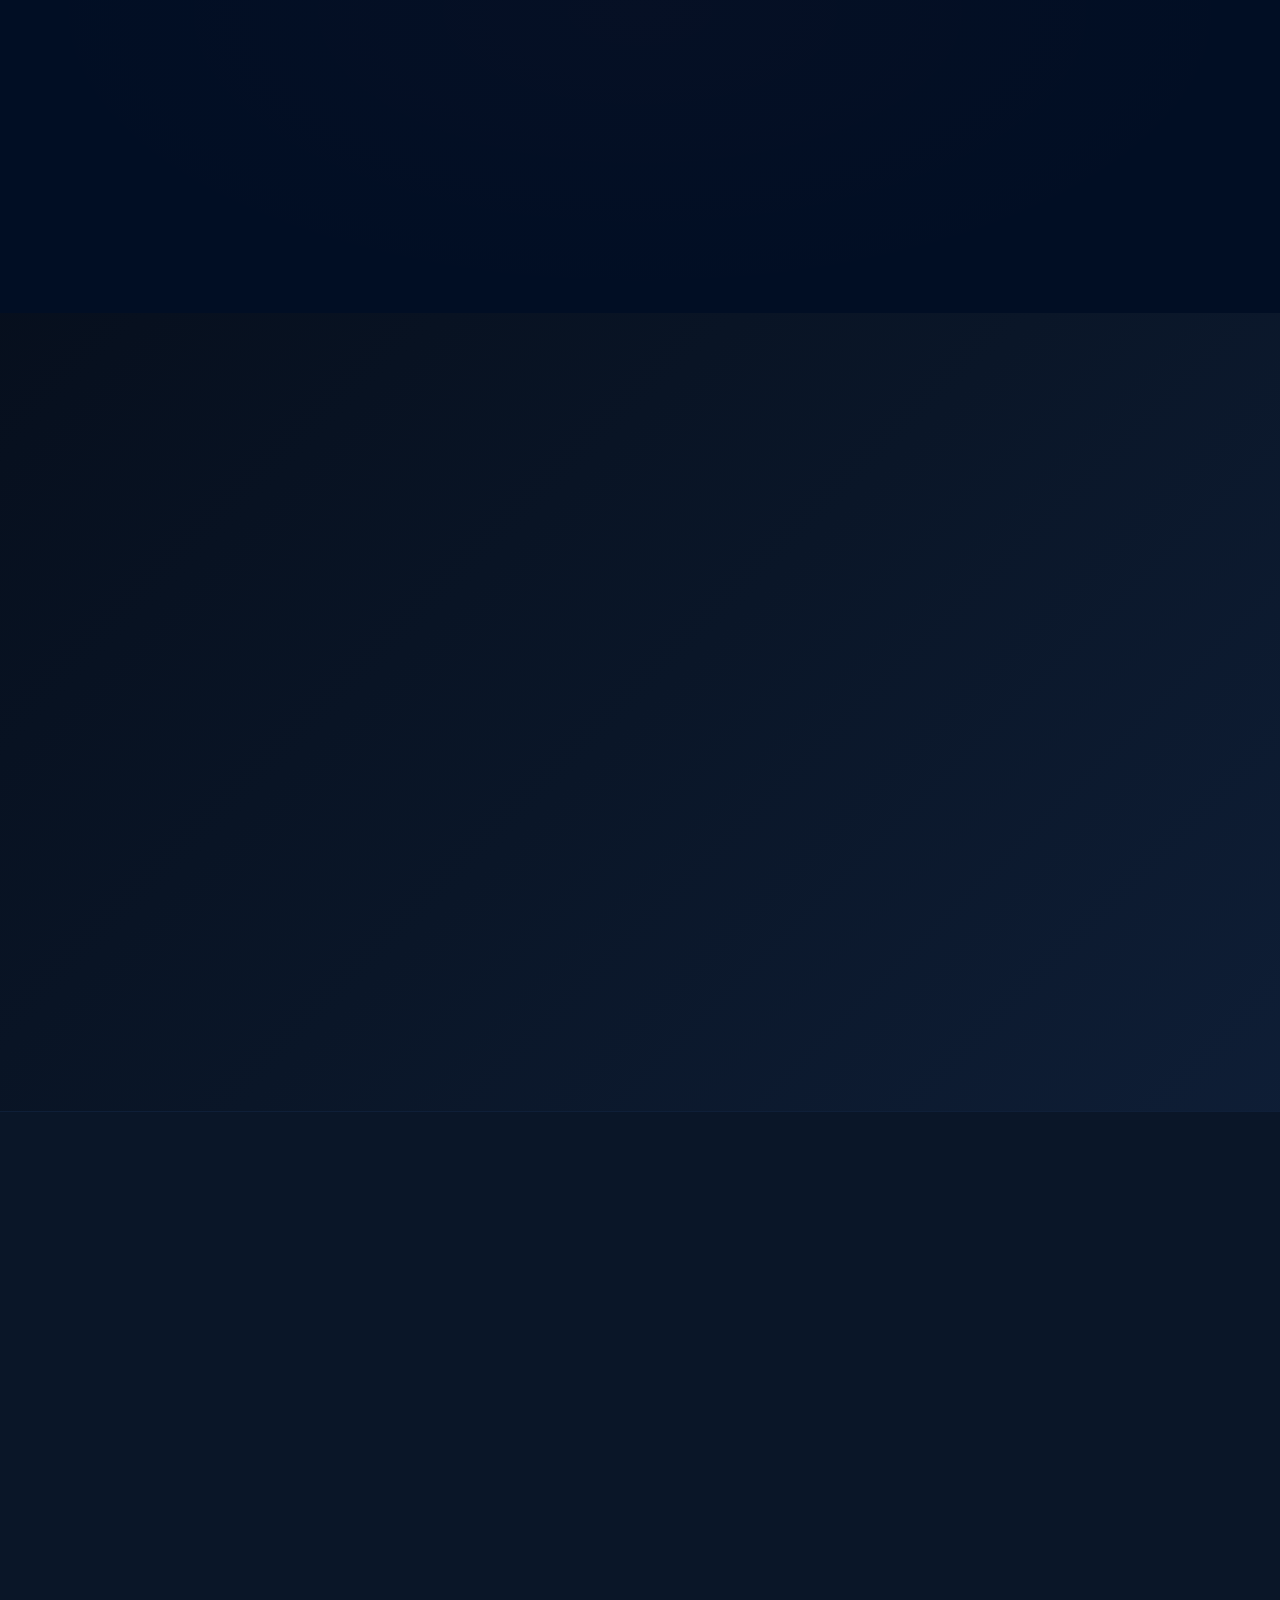
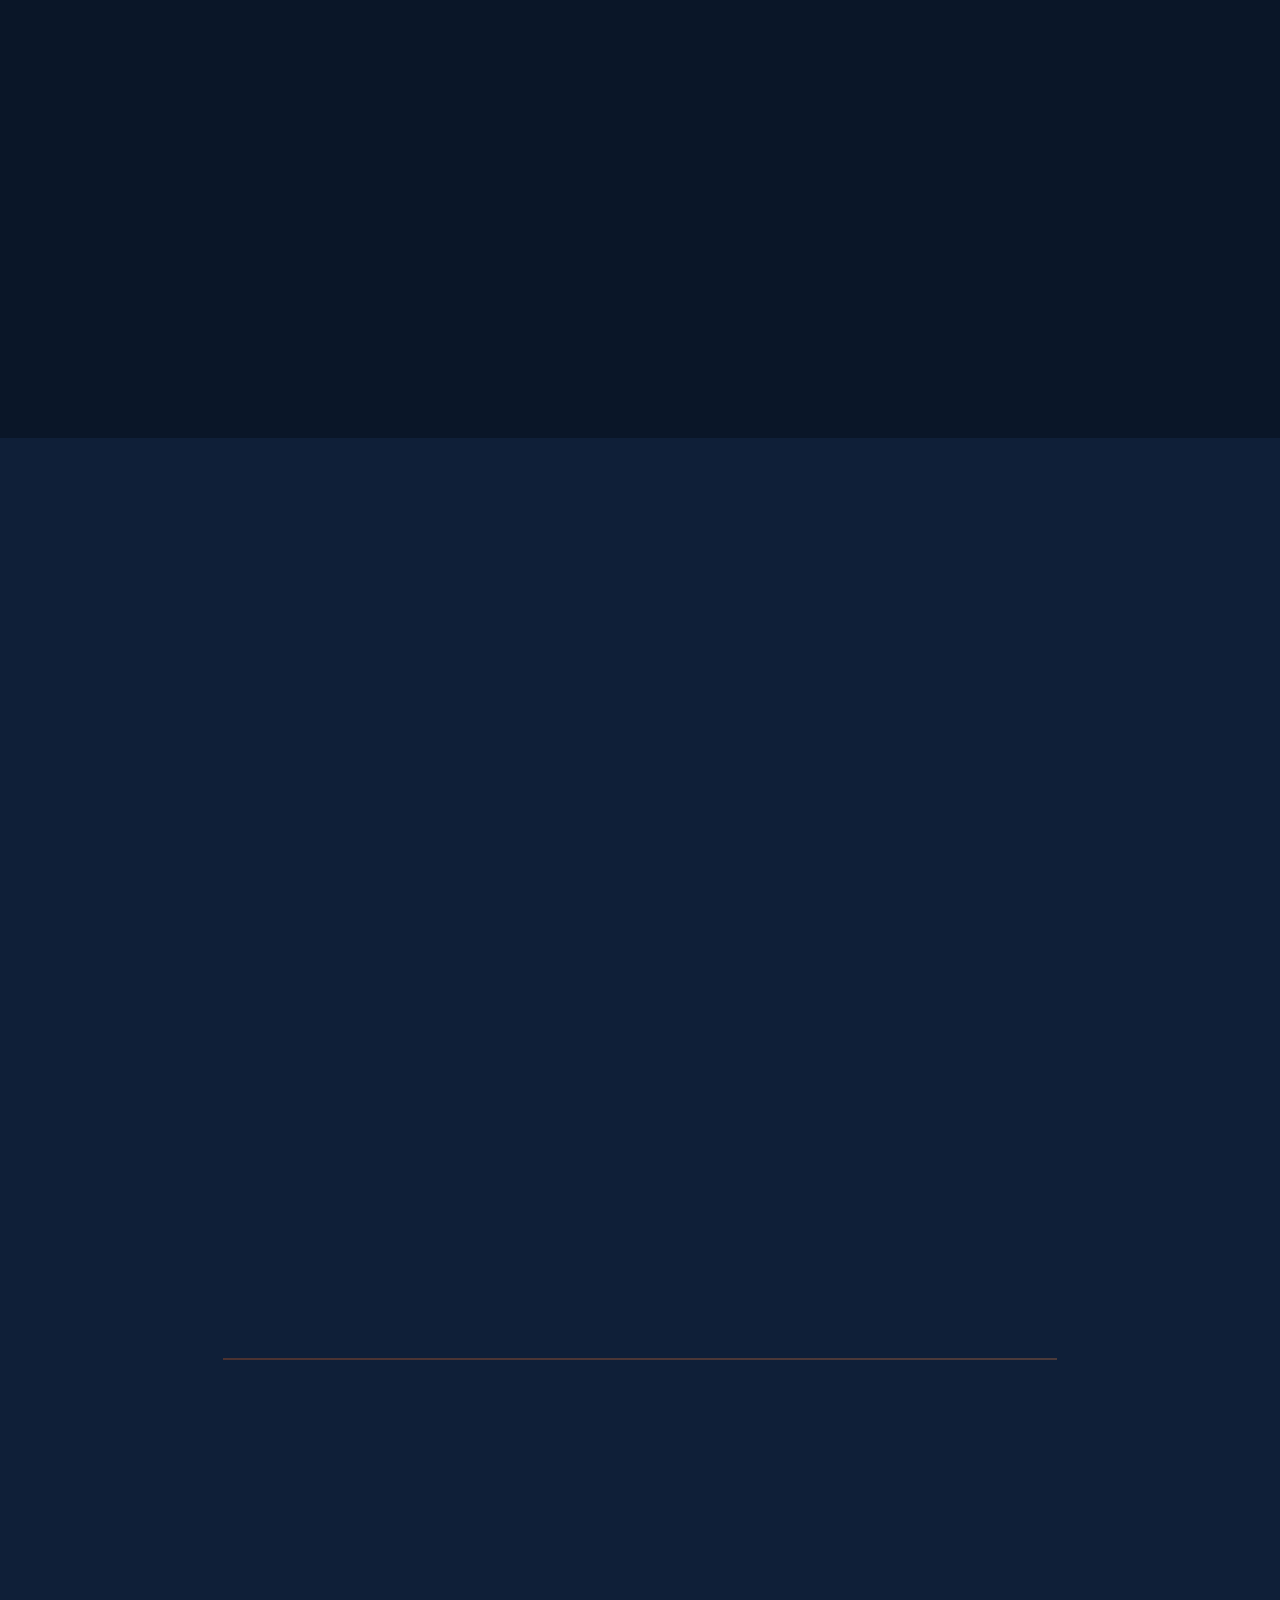
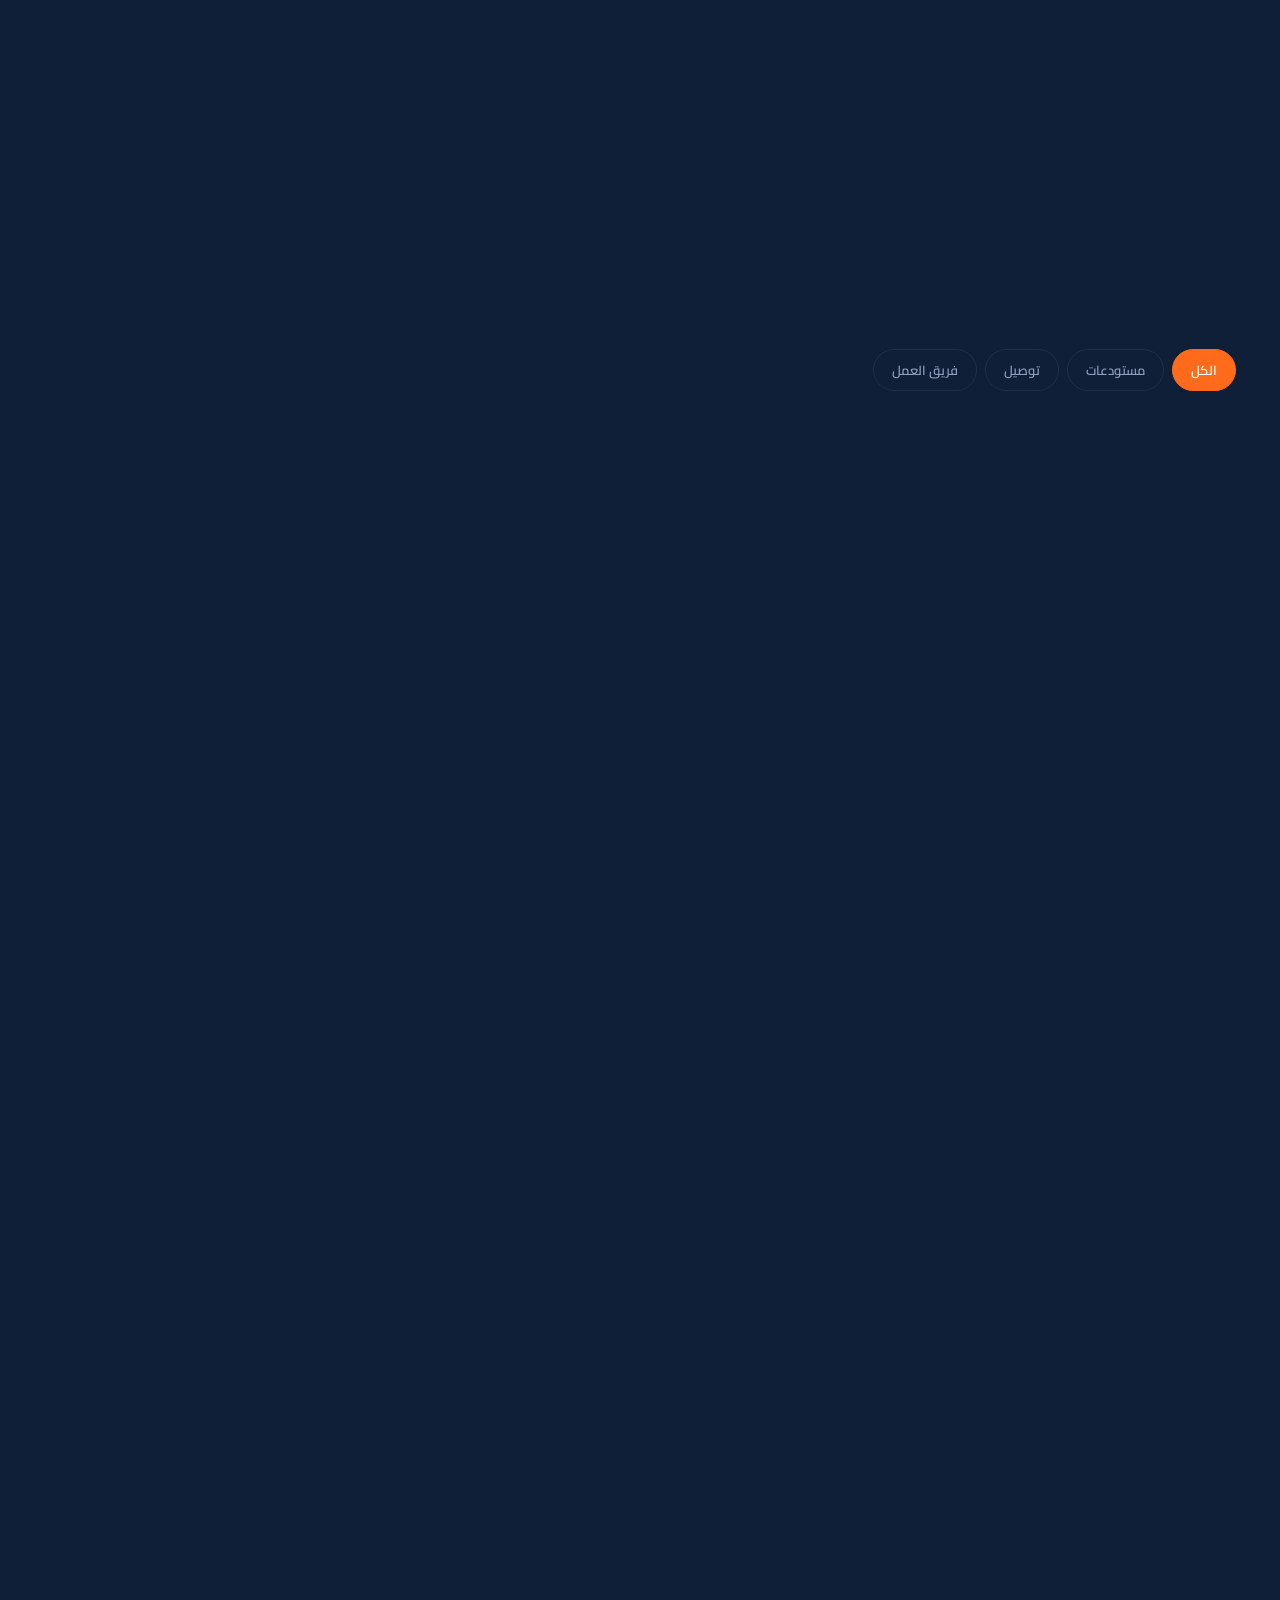
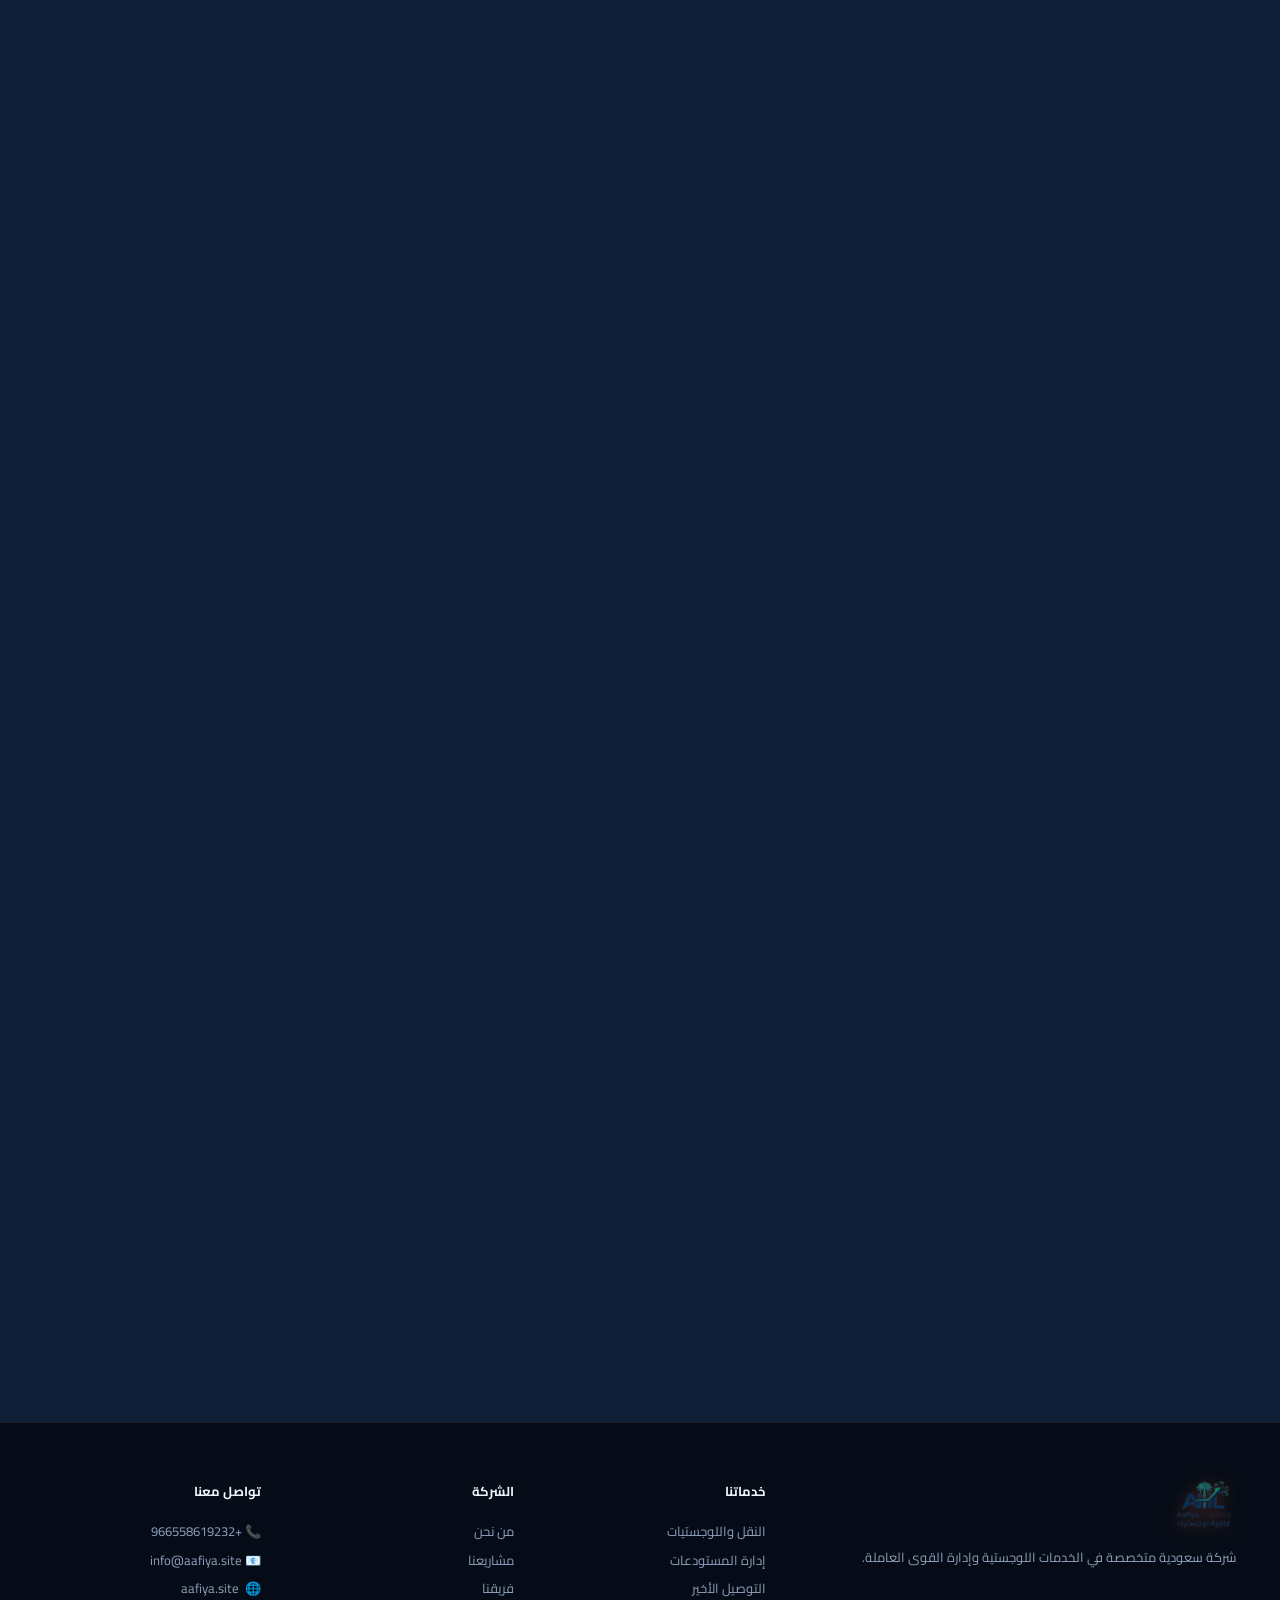
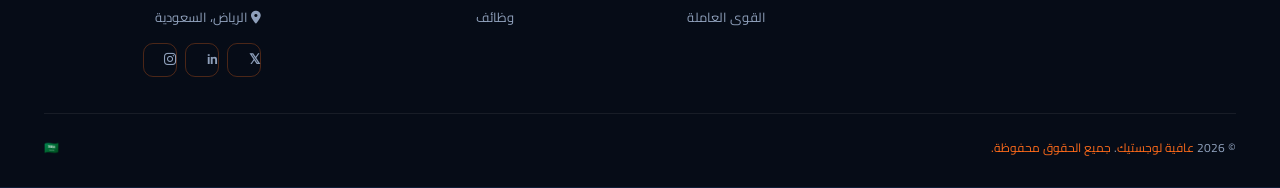
==== commit 32c4b7a4: "feat: upgrade all remaining sections with absolute background layers and gradient overlays" ====
--- a/index.html
+++ b/index.html
@@ -25,7 +25,7 @@
 <link rel="preconnect" href="https://fonts.googleapis.com">
 <link href="https://fonts.googleapis.com/css2?family=Cairo:wght@300;400;500;600;700;800;900&family=Tajawal:wght@300;400;500;700;800&family=Bebas+Neue&family=Inter:wght@300;400;500;600;700;800&display=swap" rel="stylesheet">
 <link rel="stylesheet" href="https://cdnjs.cloudflare.com/ajax/libs/font-awesome/6.5.1/css/all.min.css">
-<link rel="stylesheet" href="style.css?v=21">
+<link rel="stylesheet" href="style.css?v=22">
 
 <script type="application/ld+json">
 {
@@ -183,8 +183,10 @@
 </div>
 
 <!-- Vision & Mission -->
-<div class="abt-vm-sec">
-  <div class="abt-container">
+<div class="abt-vm-sec" style="position:relative;overflow:hidden;">
+  <div id="dyn-vm-bg" class="sec-bg-layer"></div>
+  <div class="sec-bg-overlay"></div>
+  <div class="abt-container" style="position:relative;z-index:2;">
     <div class="abt-vm-grid">
       <!-- Vision -->
       <div class="abt-vm-card rv d1">
@@ -205,8 +207,10 @@
 </div>
 
 <!-- Values Bento -->
-<div class="abt-vals-sec">
-  <div class="abt-container">
+<div class="abt-vals-sec" style="position:relative;overflow:hidden;">
+  <div id="dyn-vals-bg" class="sec-bg-layer"></div>
+  <div class="sec-bg-overlay"></div>
+  <div class="abt-container" style="position:relative;z-index:2;">
     <div class="abt-sec-hd rv">
       <h2 class="abt-sec-title"><span data-ar>القيم الأساسية</span><span data-en>Core Values</span></h2>
       <p class="abt-sec-sub"><span data-ar>المبادئ التي تقود عملياتنا وتحدد مسارنا نحو التميز.</span><span data-en>The principles that drive our operations and define our path to excellence.</span></p>
@@ -289,8 +293,10 @@
 <section style="background:var(--bg2);padding:1px 0;">
 
 <!-- WORKFORCE ROLES -->
-<section id="roles-s">
-<div class="sec">
+<section id="roles-s" style="position:relative;overflow:hidden;">
+  <div id="dyn-roles-bg" class="sec-bg-layer"></div>
+  <div class="sec-bg-overlay"></div>
+  <div class="sec" style="position:relative;z-index:2;">
   <div class="sec-hd rv">
     <h2 class="sec-title"><span data-ar>كوادرنا <span class="hl">المتخصصة</span></span><span data-en>Our Specialized <span class="hl">Workforce</span></span></h2>
     <p class="sec-sub"><span data-ar>نحن نوفر قوة عاملة مدربة ومؤهلة لتلبية كافة احتياجات عملياتك اللوجستية، بمرونة وكفاءة عالية لضمان استمرارية أعمالك.</span><span data-en>We provide trained and qualified workforce to meet all your logistics operational needs, with flexibility and high efficiency to ensure your business continuity.</span></p>
@@ -399,131 +405,151 @@
 </section>
 
 <!-- WHY US -->
-<section id="why-us-s" style="background:var(--bg2);padding:1px 0;">
-<div class="sec">
-  <div class="sec-hd rv">
-    <div class="sec-badge">✦ <span data-ar>لماذا عافية</span><span data-en>Why Aafiya</span></div>
-    <h2 class="sec-title"><span data-ar>لماذا تختار <span class="hl">عافية</span></span><span data-en>Why Choose <span class="hl">Aafiya</span></span></h2>
-    <p class="sec-sub"><span data-ar>نقدم حلولاً متميزة تجمع بين السرعة والموثوقية والكفاءة، مع التزام كامل بمعايير الجودة والسلامة.</span><span data-en>We offer distinctive solutions combining speed, reliability, and efficiency, with full commitment to quality and safety standards.</span></p>
-  </div>
-  <div class="why-grid">
-    <div class="why-card rv d1"><div class="why-ic"><i class="fa-solid fa-bolt"></i></div><div><div class="why-tit"><span data-ar>السرعة</span><span data-en>Speed</span></div><div class="why-txt"><span data-ar>خيارات توصيل في نفس اليوم أو اليوم التالي</span><span data-en>Same-day and next-day delivery options</span></div></div></div>
-    <div class="why-card rv d2"><div class="why-ic"><i class="fa-solid fa-shield-halved"></i></div><div><div class="why-tit"><span data-ar>الموثوقية</span><span data-en>Reliability</span></div><div class="why-txt"><span data-ar>معدل التزام يتجاوز 99% مع شفافية كاملة</span><span data-en>Over 99% commitment rate with complete transparency</span></div></div></div>
-    <div class="why-card rv d3"><div class="why-ic">🇸🇦</div><div><div class="why-tit"><span data-ar>الكوادر الوطنية</span><span data-en>Local Expertise</span></div><div class="why-txt"><span data-ar>فرق عمل سعودية مؤهلة ومتوافقة مع رؤية 2030</span><span data-en>Qualified Saudi workforce aligned with Vision 2030</span></div></div></div>
-    <div class="why-card rv d4"><div class="why-ic"><i class="fa-solid fa-chart-line"></i></div><div><div class="why-tit"><span data-ar>الحلول المرنة</span><span data-en>Scalability</span></div><div class="why-txt"><span data-ar>خدمات قابلة للتوسع تنمو مع نمو أعمالك</span><span data-en>Flexible solutions that grow with your business</span></div></div></div>
-  </div>
-</div>
+<section id="why-us-s" style="position:relative;overflow:hidden;padding:1px 0;">
+  <div id="dyn-whyUs-bg" class="sec-bg-layer"></div>
+  <div class="sec-bg-overlay"></div>
+  <div class="sec" style="position:relative;z-index:2;">
+    <div class="sec-hd rv">
+      <div class="sec-badge">✦ <span data-ar>لماذا عافية</span><span data-en>Why Aafiya</span></div>
+      <h2 class="sec-title"><span data-ar>لماذا تختار <span class="hl">عافية</span></span><span data-en>Why Choose <span class="hl">Aafiya</span></span></h2>
+      <p class="sec-sub"><span data-ar>نقدم حلولاً متميزة تجمع بين السرعة والموثوقية والكفاءة، مع التزام كامل بمعايير الجودة والسلامة.</span><span data-en>We offer distinctive solutions combining speed, reliability, and efficiency, with full commitment to quality and safety standards.</span></p>
+    </div>
+    <div class="why-grid">
+      <div class="why-card rv d1"><div class="why-ic"><i class="fa-solid fa-bolt"></i></div><div><div class="why-tit"><span data-ar>السرعة</span><span data-en>Speed</span></div><div class="why-txt"><span data-ar>خيارات توصيل في نفس اليوم أو اليوم التالي</span><span data-en>Same-day and next-day delivery options</span></div></div></div>
+      <div class="why-card rv d2"><div class="why-ic"><i class="fa-solid fa-shield-halved"></i></div><div><div class="why-tit"><span data-ar>الموثوقية</span><span data-en>Reliability</span></div><div class="why-txt"><span data-ar>معدل التزام يتجاوز 99% مع شفافية كاملة</span><span data-en>Over 99% commitment rate with complete transparency</span></div></div></div>
+      <div class="why-card rv d3"><div class="why-ic">🇸🇦</div><div><div class="why-tit"><span data-ar>الكوادر الوطنية</span><span data-en>Local Expertise</span></div><div class="why-txt"><span data-ar>فرق عمل سعودية مؤهلة ومتوافقة مع رؤية 2030</span><span data-en>Qualified Saudi workforce aligned with Vision 2030</span></div></div></div>
+      <div class="why-card rv d4"><div class="why-ic"><i class="fa-solid fa-chart-line"></i></div><div><div class="why-tit"><span data-ar>الحلول المرنة</span><span data-en>Scalability</span></div><div class="why-txt"><span data-ar>خدمات قابلة للتوسع تنمو مع نمو أعمالك</span><span data-en>Flexible solutions that grow with your business</span></div></div></div>
+    </div>
+  </div>
 </section>
 
 <!-- HOW WE WORK -->
-<section id="how-we-work-s" style="padding:1px 0;">
-<div class="sec">
-  <div class="sec-hd rv">
-    <div class="sec-badge">✦ <span data-ar>كيف نعمل</span><span data-en>How We Work</span></div>
-    <h2 class="sec-title"><span data-ar>منهجيتنا <span class="hl">في التنفيذ</span></span><span data-en>Our <span class="hl">Methodology</span></span></h2>
-  </div>
-  <div class="how-steps">
-    <div class="step-card rv d1"><div class="step-num">01</div><div class="step-tit"><span data-ar>التخطيط والتنسيق</span><span data-en>Planning & Coordination</span></div><div class="step-txt"><span data-ar>نحلل احتياجاتك بدقة ونصمم حلاً مخصصاً لعملياتك.</span><span data-en>We precisely analyze your needs and design a customized solution.</span></div><ul class="step-list"><li><span data-ar>تحليل احتياجات العميل بدقة</span><span data-en>Precise client needs analysis</span></li><li><span data-ar>تصميم حل مخصص</span><span data-en>Customized solution design</span></li><li><span data-ar>تحديد أفضل المسارات</span><span data-en>Optimal route planning</span></li></ul></div>
-    <div class="step-card rv d2"><div class="step-num">02</div><div class="step-tit"><span data-ar>التنفيذ والمراقبة</span><span data-en>Execution & Monitoring</span></div><div class="step-txt"><span data-ar>ننفذ العمليات بمعايير عالية مع مراقبة مستمرة وتتبع لحظي.</span><span data-en>We execute operations with high standards and continuous real-time monitoring.</span></div><ul class="step-list"><li><span data-ar>تنفيذ بمعايير عالية</span><span data-en>High-standard execution</span></li><li><span data-ar>مراقبة مستمرة وتتبع لحظي</span><span data-en>Continuous real-time tracking</span></li></ul></div>
-    <div class="step-card rv d3"><div class="step-num">03</div><div class="step-tit"><span data-ar>التقارير والتحسين</span><span data-en>Reporting & Improvement</span></div><div class="step-txt"><span data-ar>نقدم تقارير دورية وتحسين مستمر للوصول لأعلى مستوى.</span><span data-en>We deliver periodic reports and continuous improvement for peak performance.</span></div><ul class="step-list"><li><span data-ar>تقارير دورية شاملة</span><span data-en>Comprehensive periodic reports</span></li><li><span data-ar>تحسين مستمر للعمليات</span><span data-en>Continuous process improvement</span></li></ul></div>
-  </div>
-</div>
+<section id="how-we-work-s" style="position:relative;overflow:hidden;padding:1px 0;">
+  <div id="dyn-howWeWork-bg" class="sec-bg-layer"></div>
+  <div class="sec-bg-overlay"></div>
+  <div class="sec" style="position:relative;z-index:2;">
+    <div class="sec-hd rv">
+      <div class="sec-badge">✦ <span data-ar>كيف نعمل</span><span data-en>How We Work</span></div>
+      <h2 class="sec-title"><span data-ar>منهجيتنا <span class="hl">في التنفيذ</span></span><span data-en>Our <span class="hl">Methodology</span></span></h2>
+    </div>
+    <div class="how-steps">
+      <div class="step-card rv d1"><div class="step-num">01</div><div class="step-tit"><span data-ar>التخطيط والتنسيق</span><span data-en>Planning & Coordination</span></div><div class="step-txt"><span data-ar>نحلل احتياجاتك بدقة ونصمم حلاً مخصصاً لعملياتك.</span><span data-en>We precisely analyze your needs and design a customized solution.</span></div><ul class="step-list"><li><span data-ar>تحليل احتياجات العميل بدقة</span><span data-en>Precise client needs analysis</span></li><li><span data-ar>تصميم حل مخصص</span><span data-en>Customized solution design</span></li><li><span data-ar>تحديد أفضل المسارات</span><span data-en>Optimal route planning</span></li></ul></div>
+      <div class="step-card rv d2"><div class="step-num">02</div><div class="step-tit"><span data-ar>التنفيذ والمراقبة</span><span data-en>Execution & Monitoring</span></div><div class="step-txt"><span data-ar>ننفذ العمليات بمعايير عالية مع مراقبة مستمرة وتتبع لحظي.</span><span data-en>We execute operations with high standards and continuous real-time monitoring.</span></div><ul class="step-list"><li><span data-ar>تنفيذ بمعايير عالية</span><span data-en>High-standard execution</span></li><li><span data-ar>مراقبة مستمرة وتتبع لحظي</span><span data-en>Continuous real-time tracking</span></li></ul></div>
+      <div class="step-card rv d3"><div class="step-num">03</div><div class="step-tit"><span data-ar>التقارير والتحسين</span><span data-en>Reporting & Improvement</span></div><div class="step-txt"><span data-ar>نقدم تقارير دورية وتحسين مستمر للوصول لأعلى مستوى.</span><span data-en>We deliver periodic reports and continuous improvement for peak performance.</span></div><ul class="step-list"><li><span data-ar>تقارير دورية شاملة</span><span data-en>Comprehensive periodic reports</span></li><li><span data-ar>تحسين مستمر للعمليات</span><span data-en>Continuous process improvement</span></li></ul></div>
+    </div>
+  </div>
 </section>
 
 <!-- PROJECTS -->
-<section id="prj-s" style="background:var(--bg2);padding:1px 0;">
-<div class="sec">
-  <div class="sec-hd rv">
-    <div class="sec-badge">✦ <span data-ar>مشاريعنا</span><span data-en>Projects</span></div>
-    <h2 class="sec-title"><span data-ar>آخر <span class="hl">مشاريعنا</span></span><span data-en>Our Latest <span class="hl">Projects</span></span></h2>
-  </div>
-  <div class="prj-grid" id="prj-display"></div>
-</div>
+<section id="prj-s" style="position:relative;overflow:hidden;padding:1px 0;">
+  <div id="dyn-projects-bg" class="sec-bg-layer"></div>
+  <div class="sec-bg-overlay"></div>
+  <div class="sec" style="position:relative;z-index:2;">
+    <div class="sec-hd rv">
+      <div class="sec-badge">✦ <span data-ar>مشاريعنا</span><span data-en>Projects</span></div>
+      <h2 class="sec-title"><span data-ar>آخر <span class="hl">مشاريعنا</span></span><span data-en>Our Latest <span class="hl">Projects</span></span></h2>
+    </div>
+    <div class="prj-grid" id="prj-display"></div>
+  </div>
 </section>
 
 <!-- NEWS -->
-<section id="news-s">
-<div class="sec">
-  <div class="sec-hd rv">
-    <div class="sec-badge">✦ <span data-ar>أخبارنا</span><span data-en>News</span></div>
-    <h2 class="sec-title"><span data-ar>آخر <span class="hl">أخبارنا</span></span><span data-en>Latest <span class="hl">News</span></span></h2>
-  </div>
-  <div class="news-grid" id="news-display"></div>
-</div>
+<section id="news-s" style="position:relative;overflow:hidden;">
+  <div id="dyn-news-bg" class="sec-bg-layer"></div>
+  <div class="sec-bg-overlay"></div>
+  <div class="sec" style="position:relative;z-index:2;">
+    <div class="sec-hd rv">
+      <div class="sec-badge">✦ <span data-ar>أخبارنا</span><span data-en>News</span></div>
+      <h2 class="sec-title"><span data-ar>آخر <span class="hl">أخبارنا</span></span><span data-en>Latest <span class="hl">News</span></span></h2>
+    </div>
+    <div class="news-grid" id="news-display"></div>
+  </div>
 </section>
 
 <!-- GALLERY -->
-<section id="gallery-s" style="background:var(--bg2);padding:1px 0;">
-<div class="sec">
-  <div class="sec-hd rv">
-    <div class="sec-badge">✦ <span data-ar>معرض الصور</span><span data-en>Gallery</span></div>
-    <h2 class="sec-title"><span data-ar>معرض <span class="hl">أعمالنا</span></span><span data-en>Our <span class="hl">Gallery</span></span></h2>
-  </div>
-  <div class="gallery-filter">
-    <button class="gf-btn act" onclick="filterGal('all',this)"><span data-ar>الكل</span><span data-en>All</span></button>
-    <button class="gf-btn" onclick="filterGal('warehouse',this)"><span data-ar>مستودعات</span><span data-en>Warehouses</span></button>
-    <button class="gf-btn" onclick="filterGal('delivery',this)"><span data-ar>توصيل</span><span data-en>Delivery</span></button>
-    <button class="gf-btn" onclick="filterGal('team',this)"><span data-ar>فريق العمل</span><span data-en>Team</span></button>
-  </div>
-  <div class="gallery-grid" id="gallery-display"></div>
-</div>
+<section id="gallery-s" style="position:relative;overflow:hidden;padding:1px 0;">
+  <div id="dyn-gallery-bg" class="sec-bg-layer"></div>
+  <div class="sec-bg-overlay"></div>
+  <div class="sec" style="position:relative;z-index:2;">
+    <div class="sec-hd rv">
+      <div class="sec-badge">✦ <span data-ar>معرض الصور</span><span data-en>Gallery</span></div>
+      <h2 class="sec-title"><span data-ar>معرض <span class="hl">أعمالنا</span></span><span data-en>Our <span class="hl">Gallery</span></span></h2>
+    </div>
+    <div class="gallery-filter">
+      <button class="gf-btn act" onclick="filterGal('all',this)"><span data-ar>الكل</span><span data-en>All</span></button>
+      <button class="gf-btn" onclick="filterGal('warehouse',this)"><span data-ar>مستودعات</span><span data-en>Warehouses</span></button>
+      <button class="gf-btn" onclick="filterGal('delivery',this)"><span data-ar>توصيل</span><span data-en>Delivery</span></button>
+      <button class="gf-btn" onclick="filterGal('team',this)"><span data-ar>فريق العمل</span><span data-en>Team</span></button>
+    </div>
+    <div class="gallery-grid" id="gallery-display"></div>
+  </div>
 </section>
 
 <!-- TEAM -->
-<section id="team-s">
-<div class="sec">
-  <div class="sec-hd rv">
-    <div class="sec-badge">✦ <span data-ar>فريقنا</span><span data-en>Our Team</span></div>
-    <h2 class="sec-title"><span data-ar>فريق <span class="hl">عافية</span></span><span data-en><span class="hl">Aafiya</span> Team</span></h2>
-    <p class="sec-sub"><span data-ar>نخبة من المتخصصين المدربين بعناية لتقديم خدمات لوجستية عالية الجودة.</span><span data-en>Elite specialists carefully trained to deliver high-quality logistics services.</span></p>
-  </div>
-  <div class="team-grid" id="team-display"></div>
-</div>
+<section id="team-s" style="position:relative;overflow:hidden;">
+  <div id="dyn-team-bg" class="sec-bg-layer"></div>
+  <div class="sec-bg-overlay"></div>
+  <div class="sec" style="position:relative;z-index:2;">
+    <div class="sec-hd rv">
+      <div class="sec-badge">✦ <span data-ar>فريقنا</span><span data-en>Our Team</span></div>
+      <h2 class="sec-title"><span data-ar>فريق <span class="hl">عافية</span></span><span data-en><span class="hl">Aafiya</span> Team</span></h2>
+      <p class="sec-sub"><span data-ar>نخبة من المتخصصين المدربين بعناية لتقديم خدمات لوجستية عالية الجودة.</span><span data-en>Elite specialists carefully trained to deliver high-quality logistics services.</span></p>
+    </div>
+    <div class="team-grid" id="team-display"></div>
+  </div>
 </section>
 
 <!-- JOBS -->
-<section id="jobs-s" style="background:var(--bg2);padding:1px 0;">
-<div class="sec">
-  <div class="sec-hd rv">
-    <div class="sec-badge">✦ <span data-ar>وظائف</span><span data-en>Careers</span></div>
-    <h2 class="sec-title"><span data-ar>انضم إلى <span class="hl">فريقنا</span></span><span data-en>Join Our <span class="hl">Team</span></span></h2>
-    <p class="sec-sub"><span data-ar>نبحث دائماً عن كفاءات متميزة للانضمام إلى عائلة عافية.</span><span data-en>We are always looking for exceptional talent to join the Aafiya family.</span></p>
-  </div>
-  <div class="jobs-list" id="jobs-display"></div>
-</div>
+<section id="jobs-s" style="position:relative;overflow:hidden;padding:1px 0;">
+  <div id="dyn-jobs-bg" class="sec-bg-layer"></div>
+  <div class="sec-bg-overlay"></div>
+  <div class="sec" style="position:relative;z-index:2;">
+    <div class="sec-hd rv">
+      <div class="sec-badge">✦ <span data-ar>وظائف</span><span data-en>Careers</span></div>
+      <h2 class="sec-title"><span data-ar>انضم إلى <span class="hl">فريقنا</span></span><span data-en>Join Our <span class="hl">Team</span></span></h2>
+      <p class="sec-sub"><span data-ar>نبحث دائماً عن كفاءات متميزة للانضمام إلى عائلة عافية.</span><span data-en>We are always looking for exceptional talent to join the Aafiya family.</span></p>
+    </div>
+    <div class="jobs-list" id="jobs-display"></div>
+  </div>
 </section>
 
 <!-- TESTIMONIALS -->
-<section id="test-s" style="background:var(--bg2);padding:1px 0;">
-<div class="sec">
-  <div class="sec-hd rv">
-    <div class="sec-badge">✦ <span data-ar>آراء عملاؤنا</span><span data-en>Testimonials</span></div>
-    <h2 class="sec-title"><span data-ar>ماذا يقول <span class="hl">عملاؤنا</span></span><span data-en>What Our <span class="hl">Clients Say</span></span></h2>
-  </div>
-  <div class="test-slider" id="test-display"></div>
-</div>
+<section id="test-s" style="position:relative;overflow:hidden;padding:1px 0;">
+  <div id="dyn-testimonials-bg" class="sec-bg-layer"></div>
+  <div class="sec-bg-overlay"></div>
+  <div class="sec" style="position:relative;z-index:2;">
+    <div class="sec-hd rv">
+      <div class="sec-badge">✦ <span data-ar>آراء عملاؤنا</span><span data-en>Testimonials</span></div>
+      <h2 class="sec-title"><span data-ar>ماذا يقول <span class="hl">عملاؤنا</span></span><span data-en>What Our <span class="hl">Clients Say</span></span></h2>
+    </div>
+    <div class="test-slider" id="test-display"></div>
+  </div>
 </section>
 
 <!-- PARTNERS -->
-<section id="ptn-s">
-<div class="sec">
-  <div class="sec-hd rv">
-    <div class="sec-badge">✦ <span data-ar>شركاؤنا</span><span data-en>Partners</span></div>
-    <h2 class="sec-title"><span data-ar>شركاء <span class="hl">النجاح</span></span><span data-en>Partners in <span class="hl">Success</span></span></h2>
-  </div>
-  <div class="ptn-grid" id="ptn-display"></div>
-</div>
+<section id="ptn-s" style="position:relative;overflow:hidden;">
+  <div id="dyn-partners-bg" class="sec-bg-layer"></div>
+  <div class="sec-bg-overlay"></div>
+  <div class="sec" style="position:relative;z-index:2;">
+    <div class="sec-hd rv">
+      <div class="sec-badge">✦ <span data-ar>شركاؤنا</span><span data-en>Partners</span></div>
+      <h2 class="sec-title"><span data-ar>شركاء <span class="hl">النجاح</span></span><span data-en>Partners in <span class="hl">Success</span></span></h2>
+    </div>
+    <div class="ptn-grid" id="ptn-display"></div>
+  </div>
 </section>
 
 <!-- CONTACT -->
-<section id="contact-s" style="background:var(--bg2);padding:1px 0;">
-<div class="sec">
-  <div class="sec-hd rv">
-    <div class="sec-badge">✦ <span data-ar>تواصل معنا</span><span data-en>Contact Us</span></div>
-    <h2 class="sec-title"><span data-ar>جاهزون <span class="hl">لخدمتك</span></span><span data-en>Ready to <span class="hl">Serve You</span></span></h2>
-    <p class="sec-sub"><span data-ar>تواصل معنا اليوم واطلب عرضك المجاني.</span><span data-en>Contact us today for your free quote.</span></p>
-  </div>
-  <div class="contact-wrap">
+<section id="contact-s" style="position:relative;overflow:hidden;padding:1px 0;">
+  <div id="dyn-contact-bg" class="sec-bg-layer"></div>
+  <div class="sec-bg-overlay"></div>
+  <div class="sec" style="position:relative;z-index:2;">
+    <div class="sec-hd rv">
+      <div class="sec-badge">✦ <span data-ar>تواصل معنا</span><span data-en>Contact Us</span></div>
+      <h2 class="sec-title"><span data-ar>جاهزون <span class="hl">لخدمتك</span></span><span data-en>Ready to <span class="hl">Serve You</span></span></h2>
+      <p class="sec-sub"><span data-ar>تواصل معنا اليوم واطلب عرضك المجاني.</span><span data-en>Contact us today for your free quote.</span></p>
+    </div>
+    <div class="contact-wrap">
     <div class="cinfo rv-l" id="contact-info-display">
       <div class="ci-item"><div class="ci-ic"><i class="fa-solid fa-phone"></i></div><div><div class="ci-lbl"><span data-ar>الهاتف</span><span data-en>Phone</span></div><div class="ci-val">+966558619232</div></div></div>
       <div class="ci-item"><div class="ci-ic"><i class="fa-brands fa-whatsapp"></i></div><div><div class="ci-lbl">WhatsApp</div><div class="ci-val">+966558619232</div></div></div>
--- a/style.css
+++ b/style.css
@@ -858,3 +858,39 @@
     transition: none !important;
   }
 }
+
+/* Dynamic Custom Section Backgrounds & Overlays */
+#why-us-s, #prj-s, #gallery-s, #jobs-s, #test-s, #contact-s {
+  background: var(--bg2);
+}
+
+.sec-bg-layer {
+  position: absolute;
+  inset: 0;
+  background-size: cover;
+  background-position: center;
+  background-repeat: no-repeat;
+  z-index: 0;
+  opacity: 0;
+  transition: opacity 0.5s ease;
+}
+
+.sec-bg-overlay {
+  position: absolute;
+  inset: 0;
+  z-index: 1;
+  opacity: 0;
+  transition: opacity 0.5s ease;
+  background: linear-gradient(135deg, rgba(6, 14, 28, 0.92) 0%, rgba(10, 22, 40, 0.86) 50%, rgba(15, 31, 56, 0.9) 100%);
+}
+
+/* Enable visibility only when section has custom background image */
+.has-bg .sec-bg-layer,
+.has-bg .sec-bg-overlay {
+  opacity: 1;
+}
+
+/* Light theme overlay support */
+[data-theme="light"] .sec-bg-overlay {
+  background: linear-gradient(135deg, rgba(240, 244, 250, 0.92) 0%, rgba(228, 235, 245, 0.88) 50%, rgba(216, 226, 240, 0.9) 100%);
+}
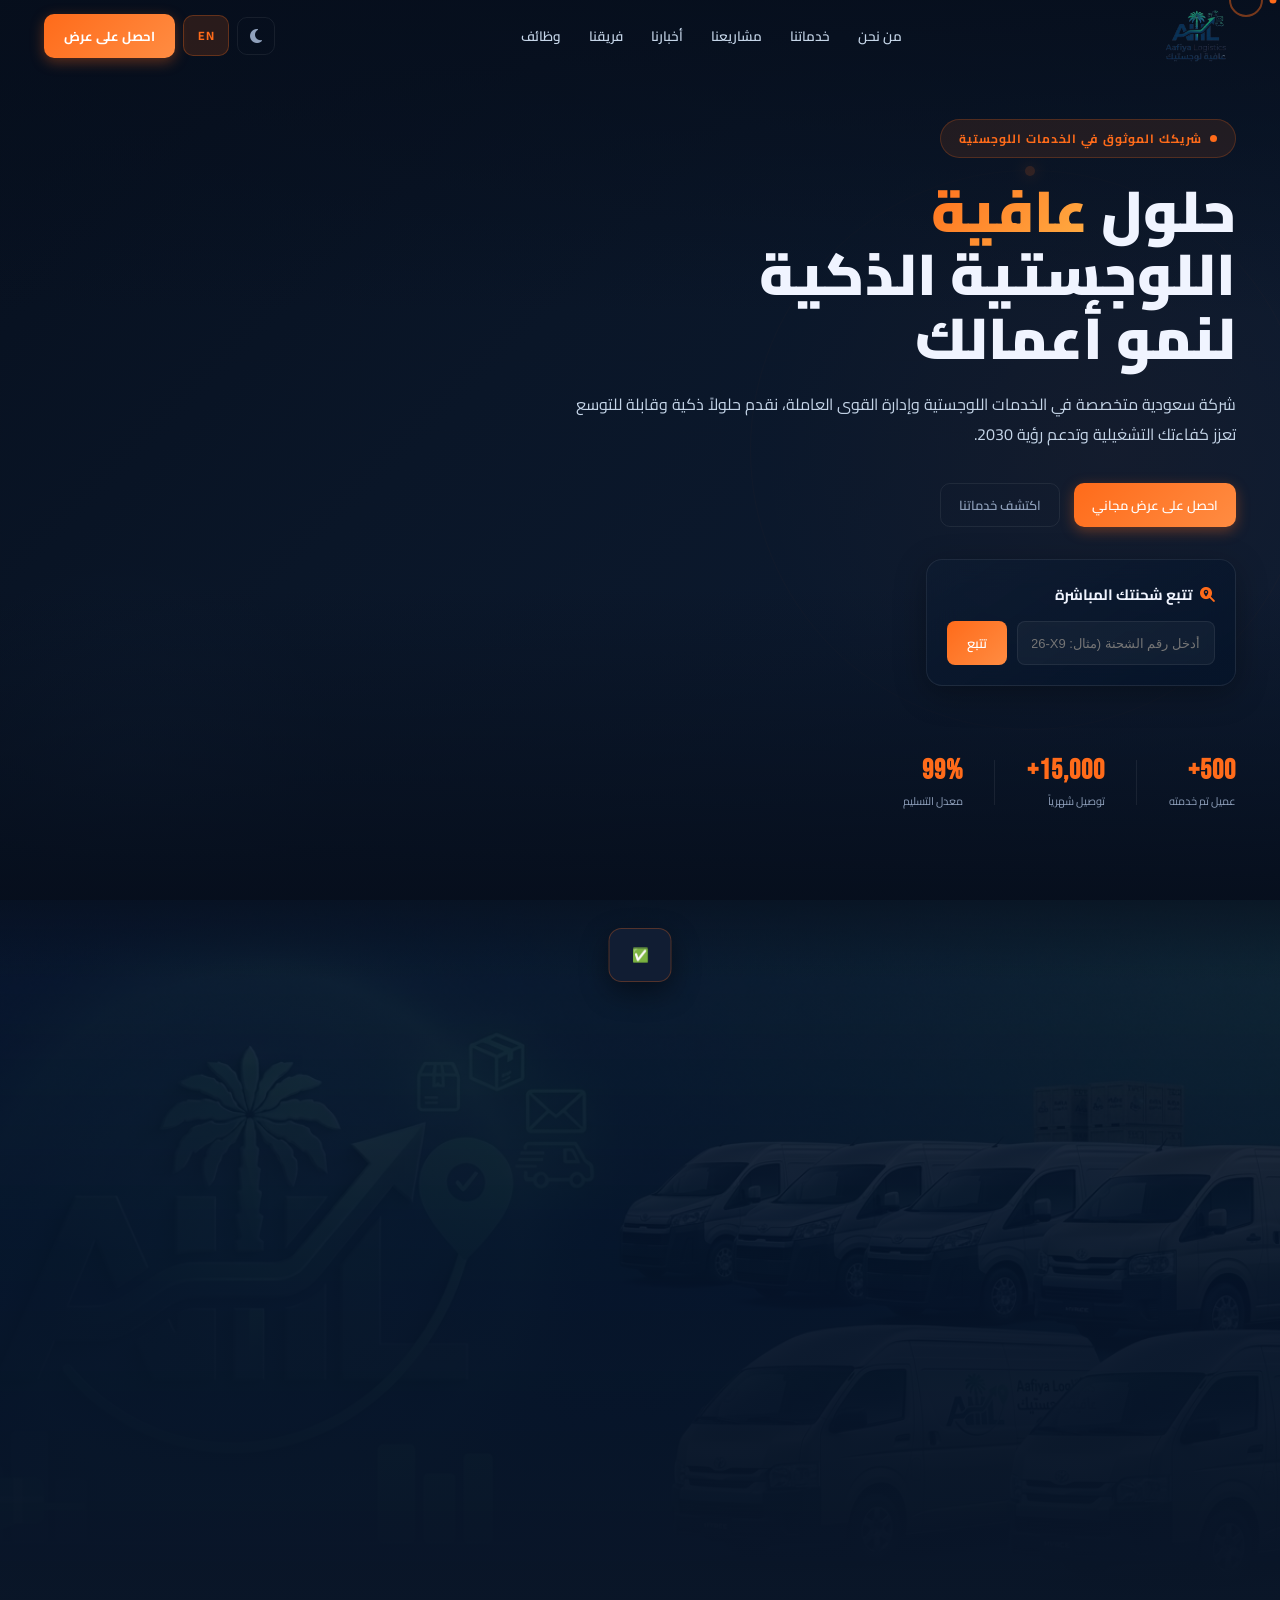
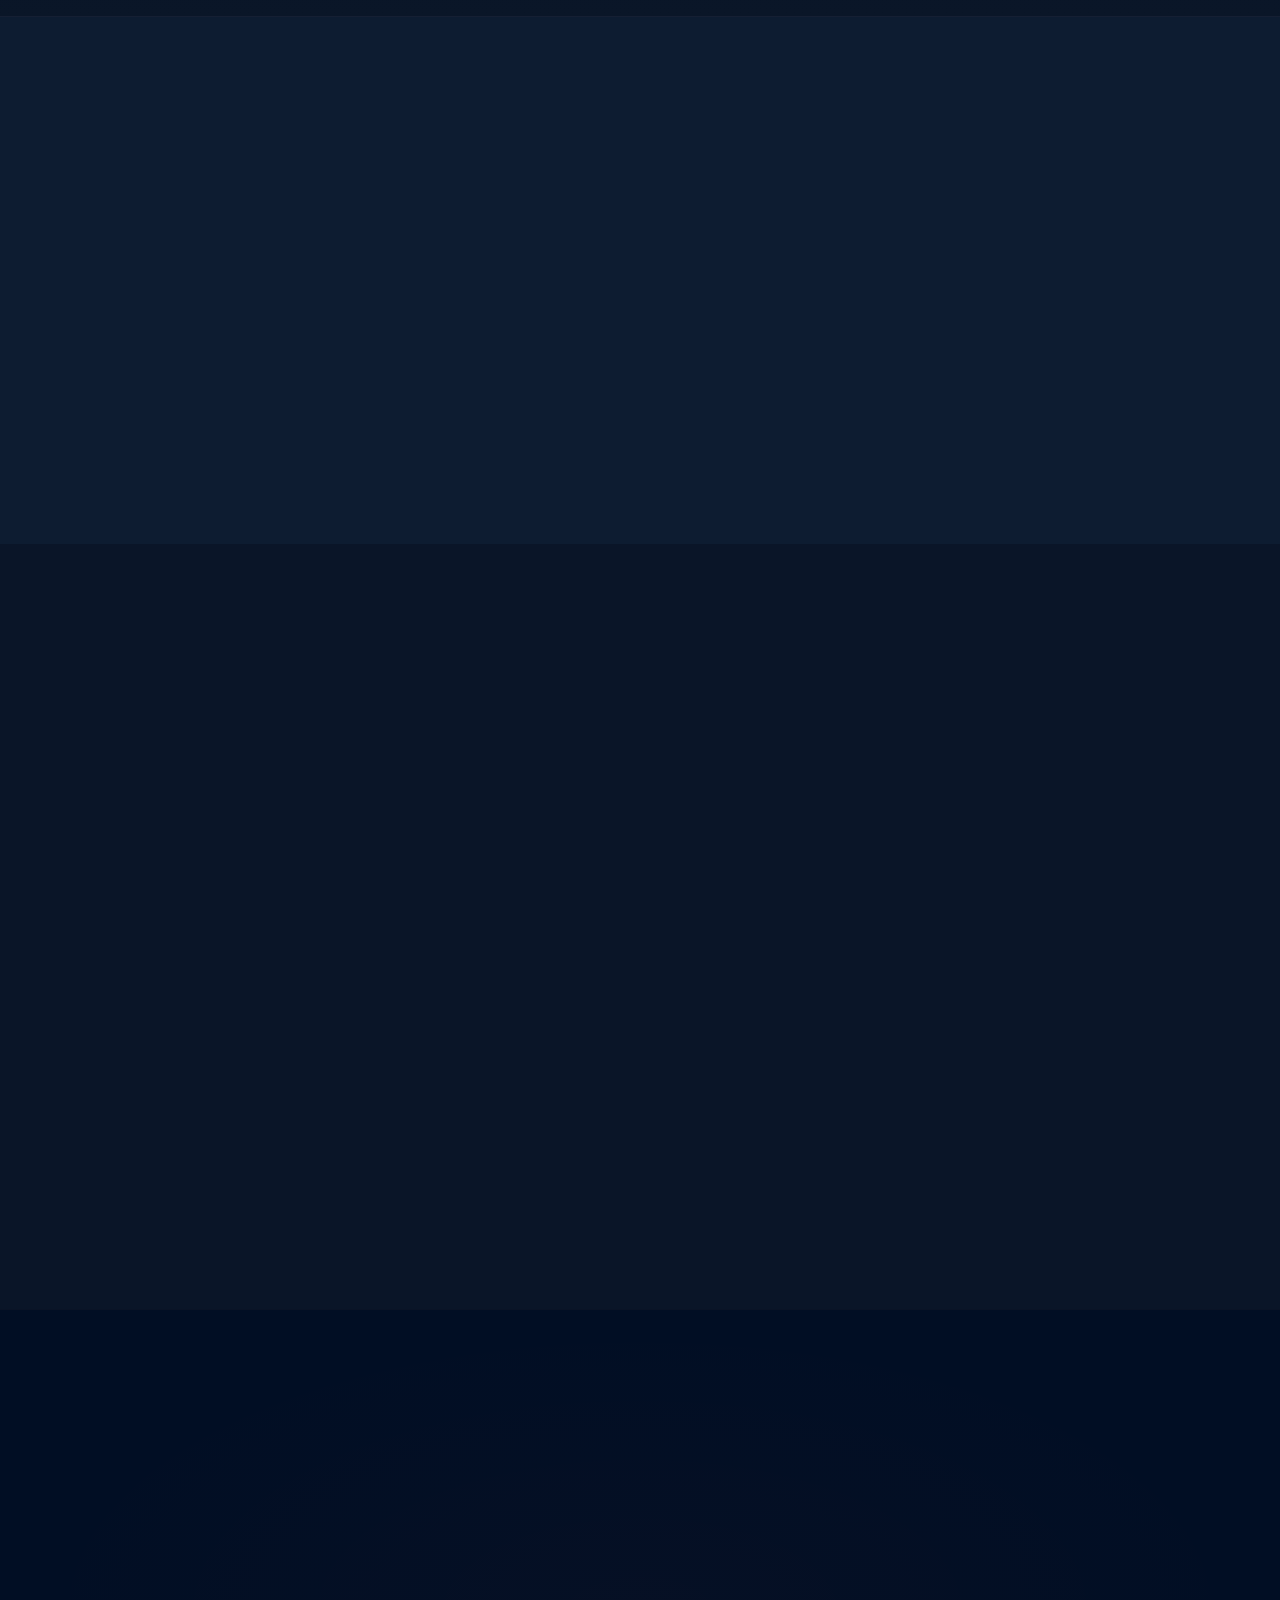
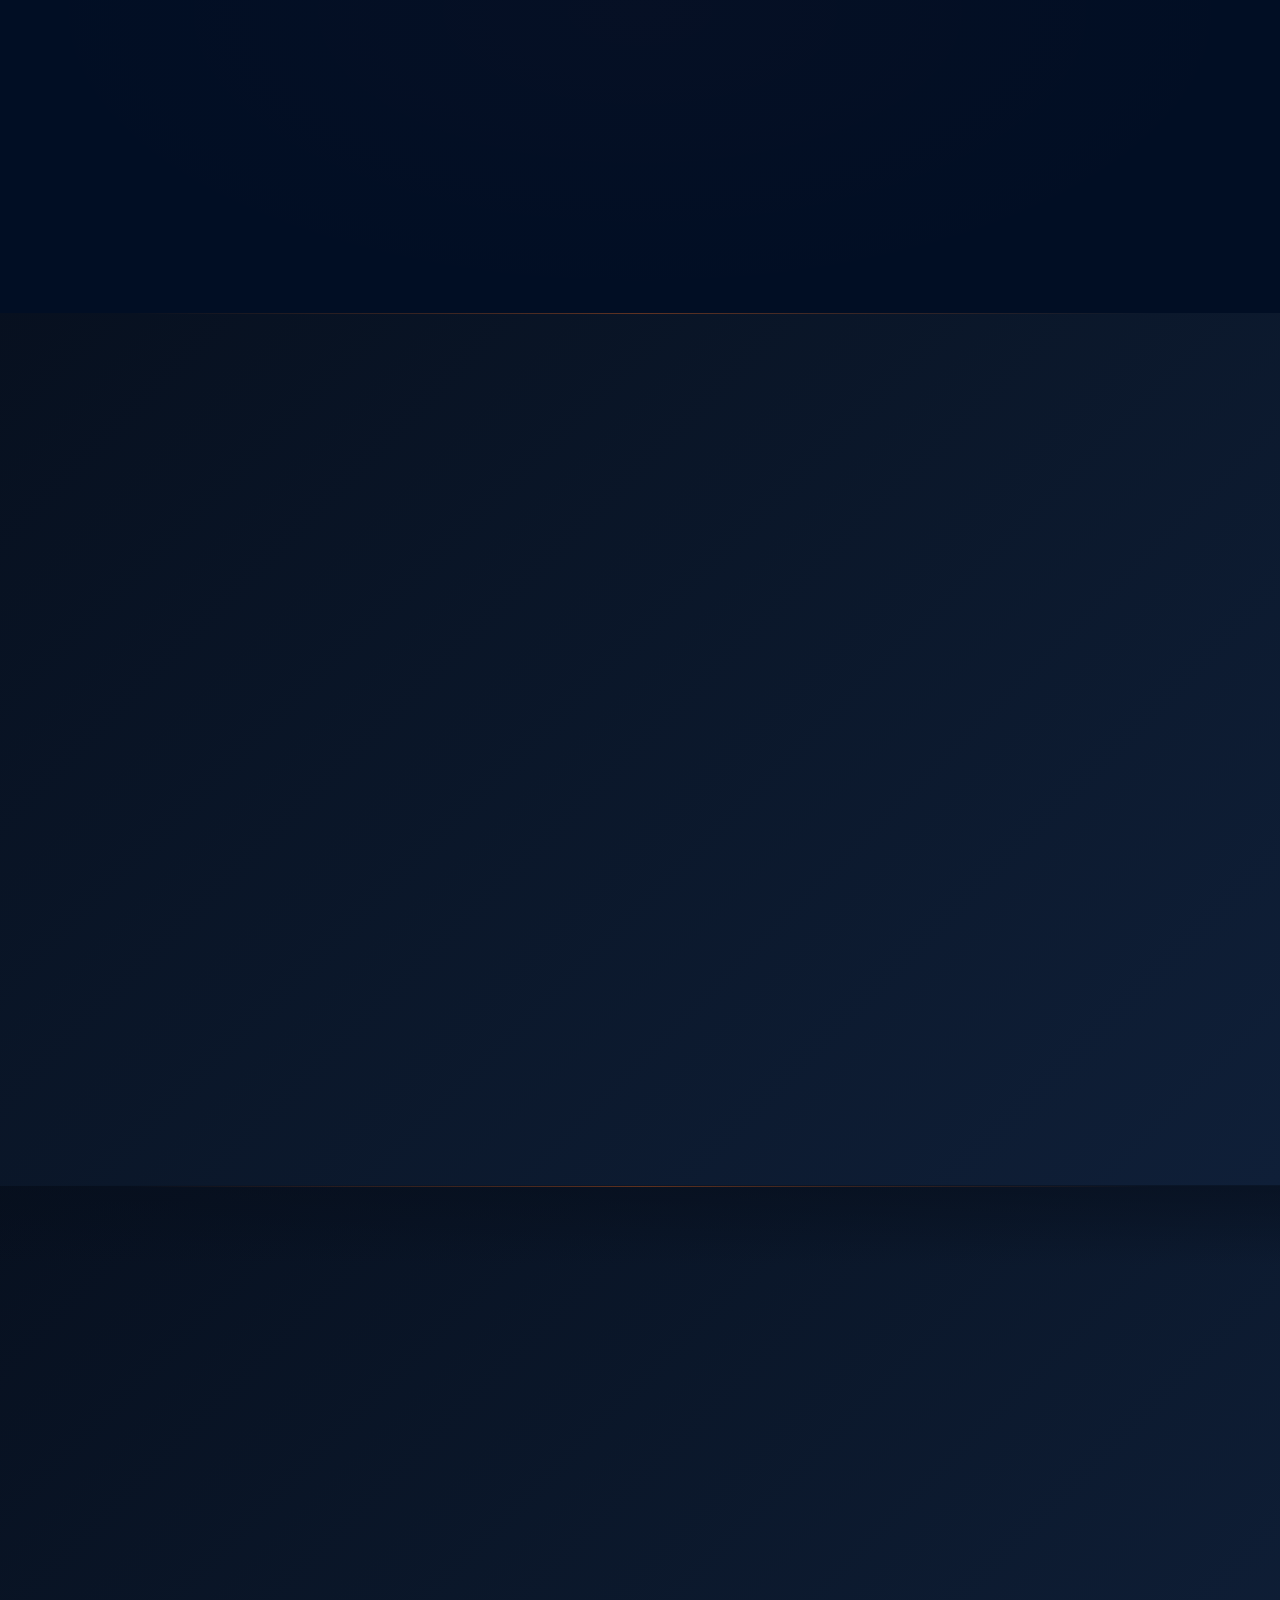
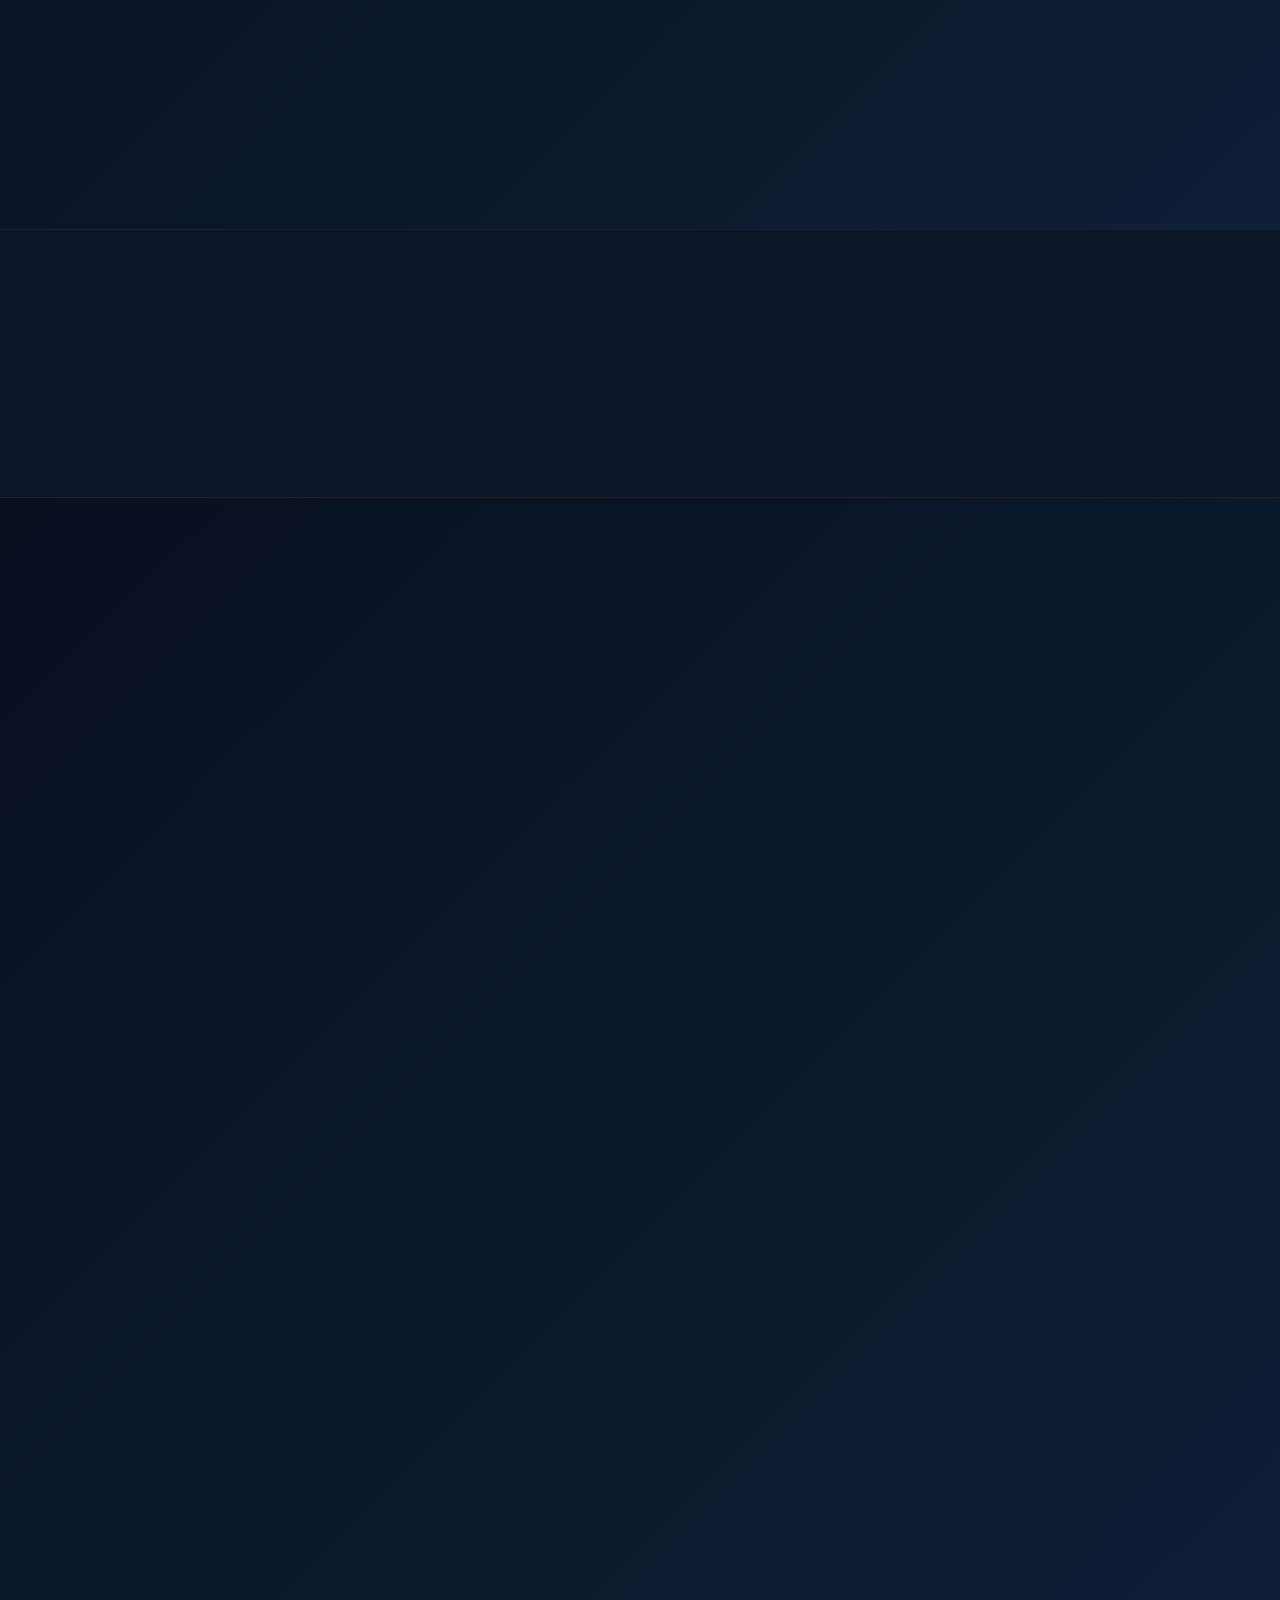
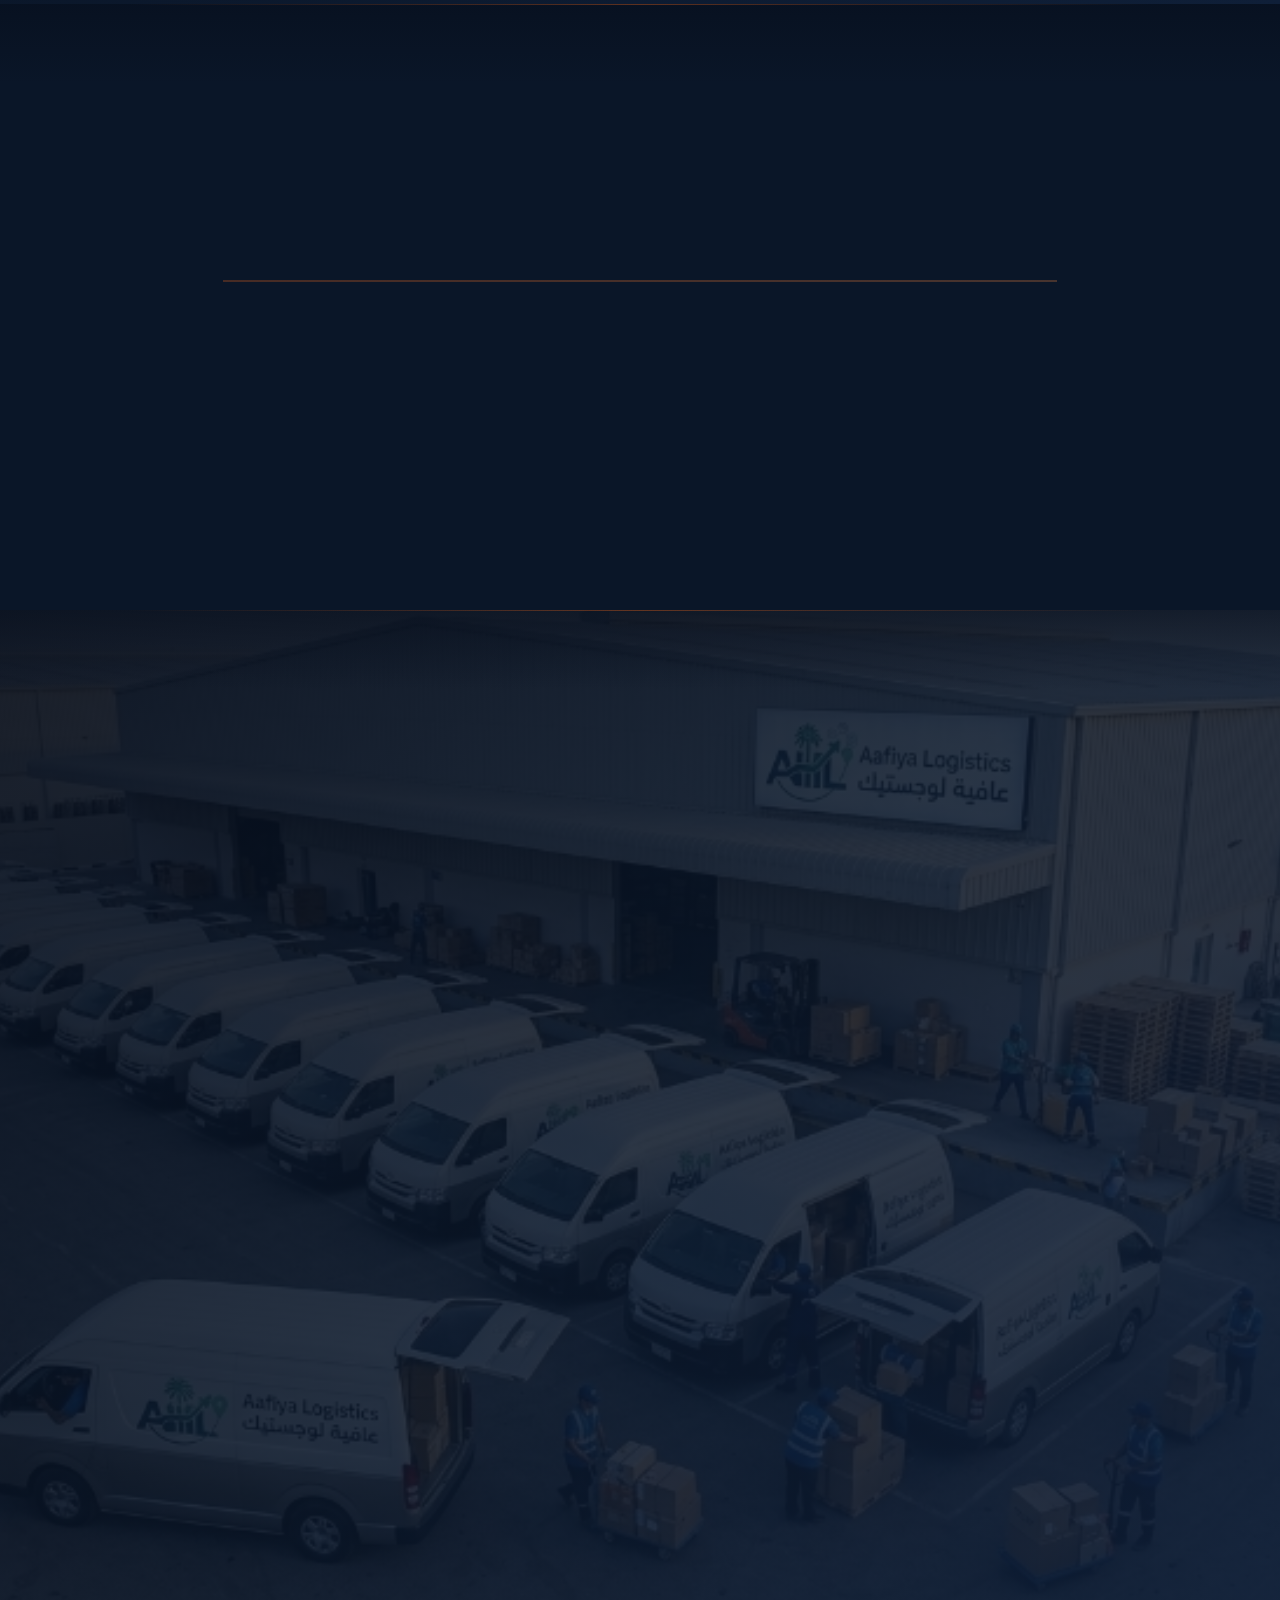
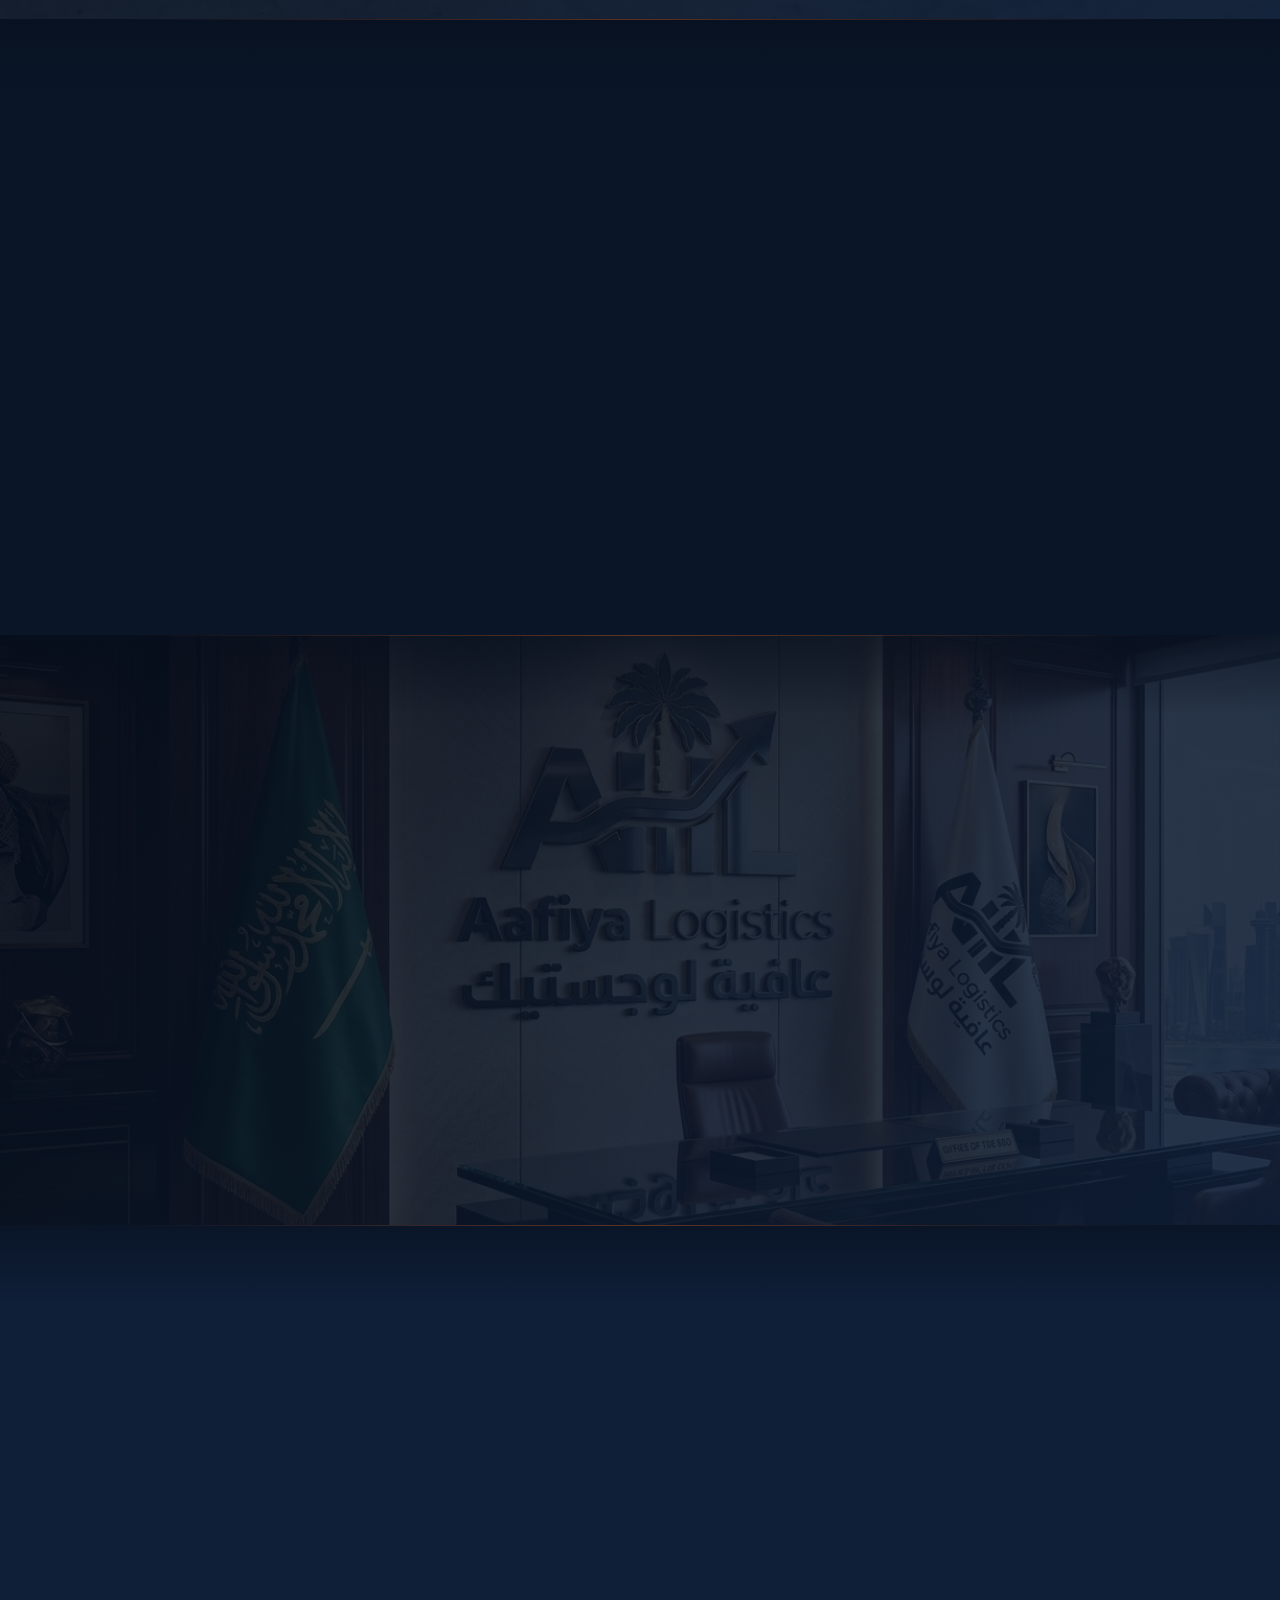
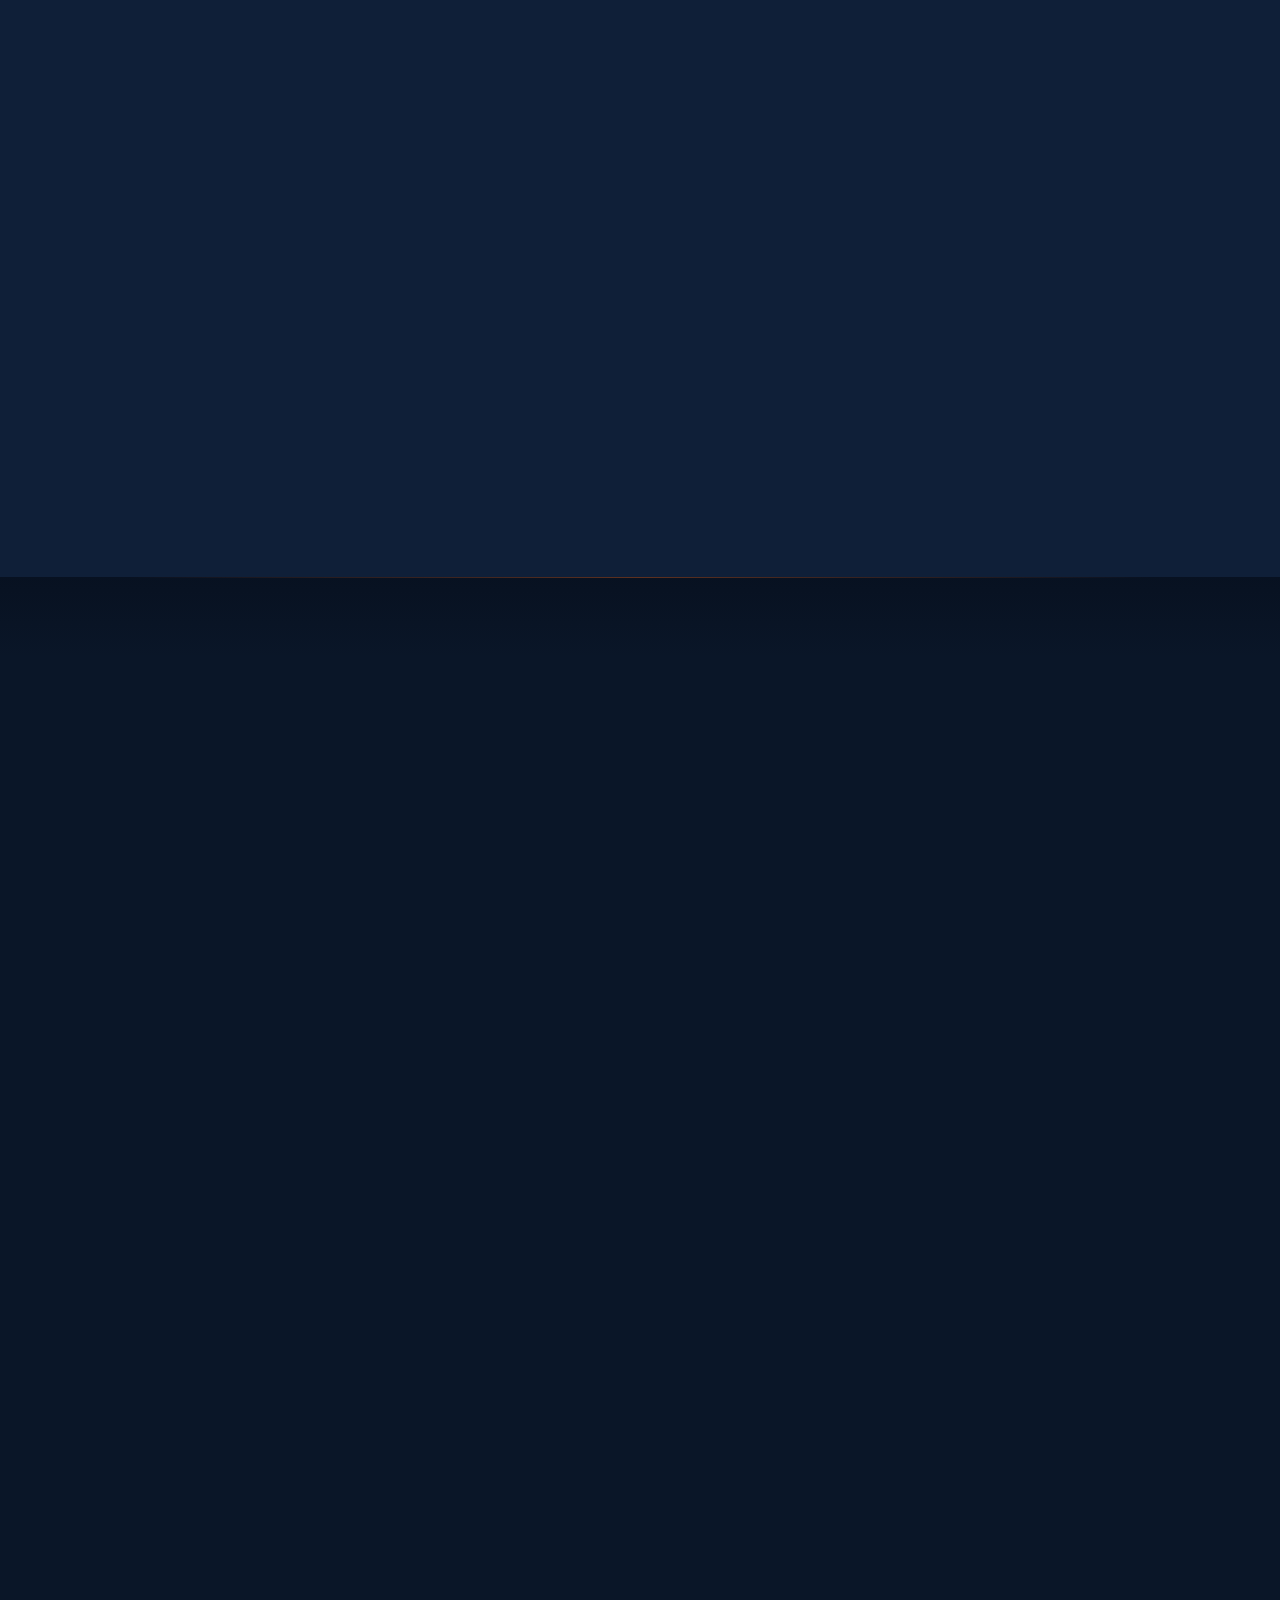
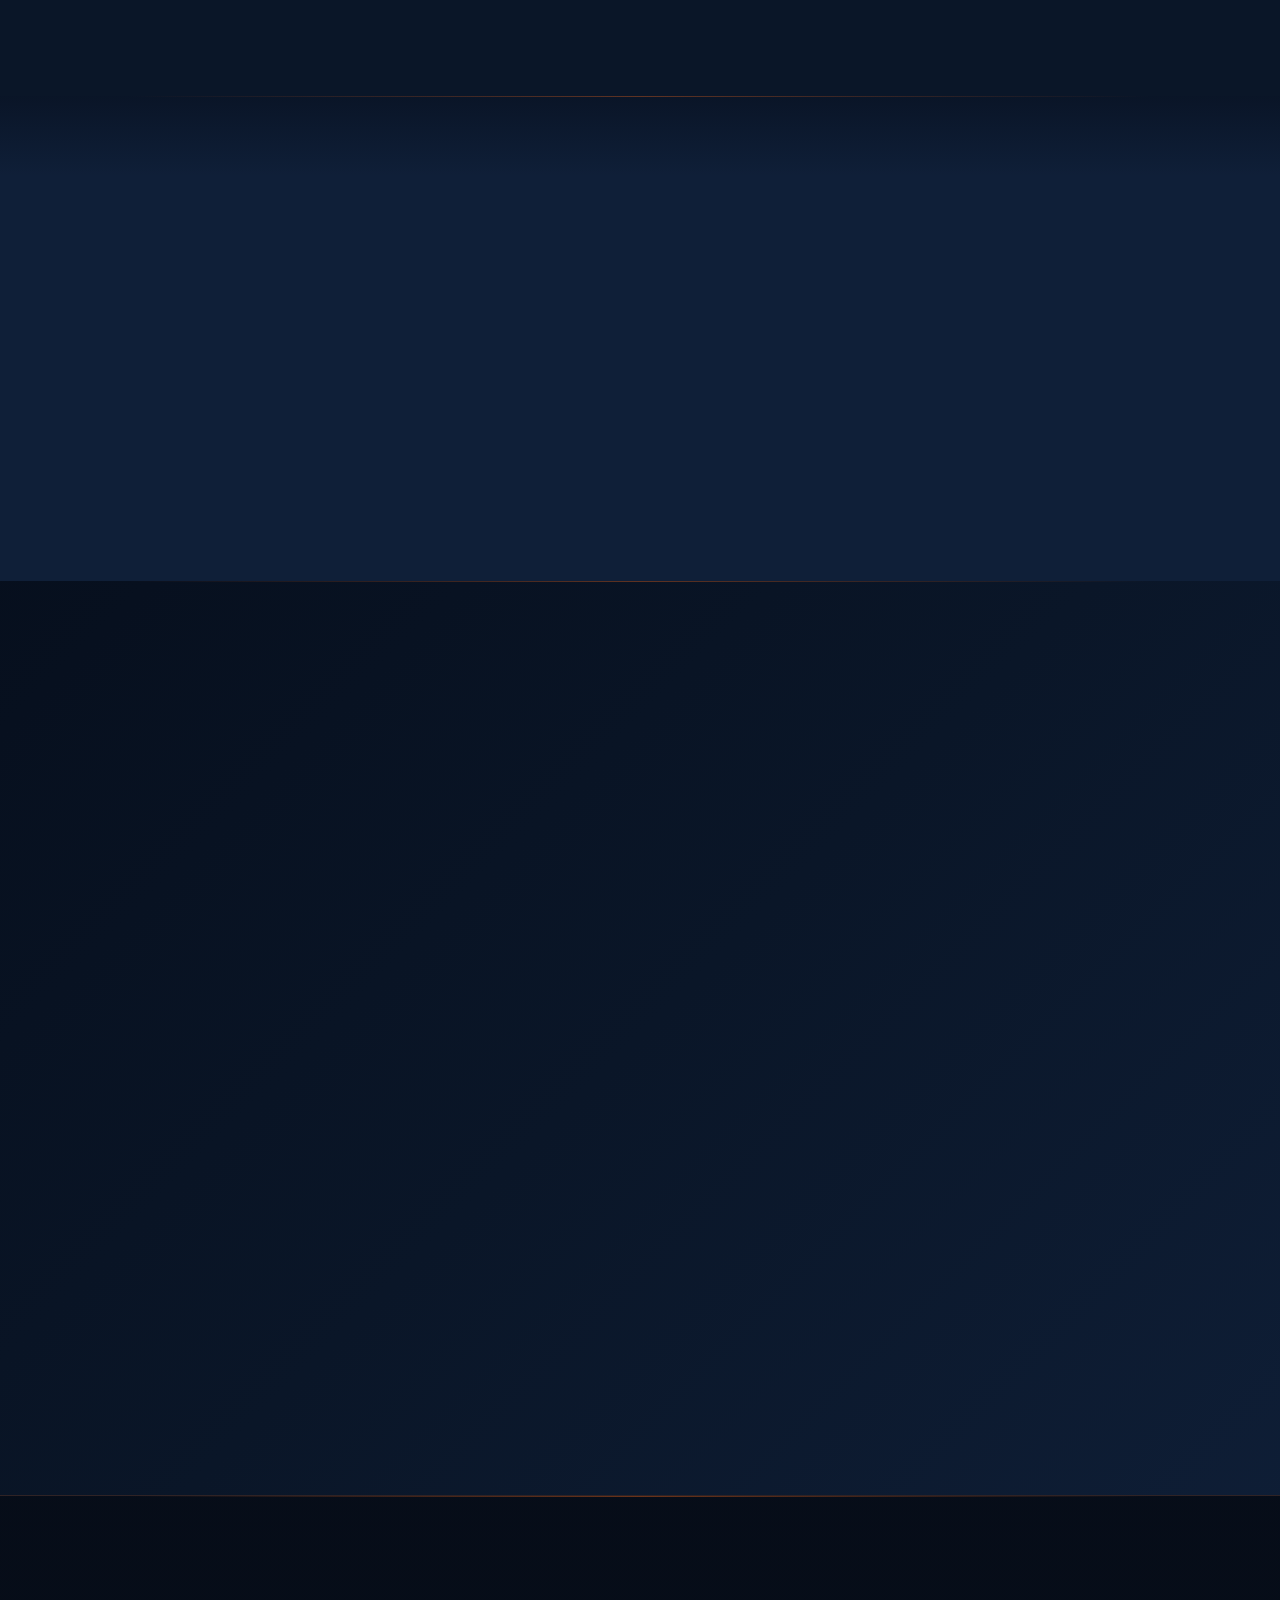
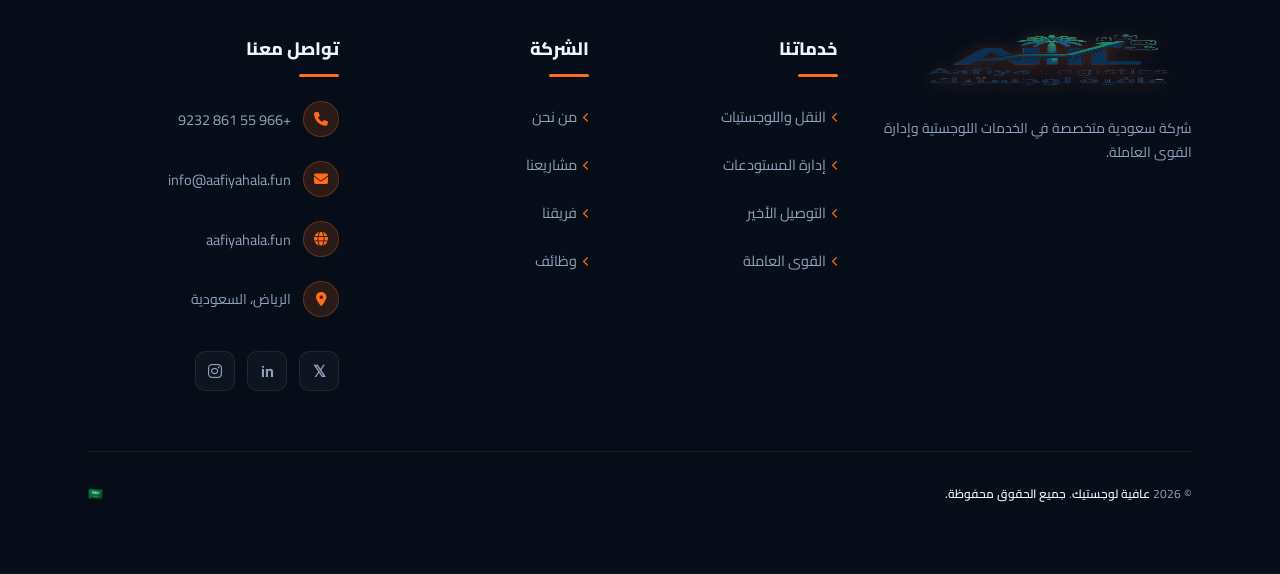
==== commit add32590: "Upgrade KSA coverage map copy, redesign footer, scale navbar logo and add white shine/glow animation" ====
--- a/index.html
+++ b/index.html
@@ -8,18 +8,18 @@
 <meta name="keywords" content="عافية, عافية لوجستيك, لوجستيات, قوى عاملة, توظيف, استقدام, السعودية, خدمات لوجستية, logistics, workforce, Saudi Arabia, Aafiya, manpower, recruitment">
 <meta name="author" content="Aafiya Logistics">
 <meta name="robots" content="index, follow">
-<link rel="canonical" href="https://aafiya.site/">
+<link rel="canonical" href="https://aafiyahala.fun/">
 <meta property="og:type" content="website">
-<meta property="og:url" content="https://aafiya.site/">
+<meta property="og:url" content="https://aafiyahala.fun/">
 <meta property="og:title" content="عافية لوجستيك | Aafiya Logistics">
 <meta property="og:description" content="حلول لوجستية ذكية تدعم نمو أعمالك في السعودية | Smart Logistics Solutions in Saudi Arabia">
-<meta property="og:image" content="https://aafiya.site/img/logo.png">
+<meta property="og:image" content="https://aafiyahala.fun/img/logo.png">
 <meta property="og:locale" content="ar_SA">
 <meta property="og:locale:alternate" content="en_US">
 <meta name="twitter:card" content="summary_large_image">
 <meta name="twitter:title" content="عافية لوجستيك | Aafiya Logistics">
 <meta name="twitter:description" content="حلول لوجستية ذكية تدعم نمو أعمالك في السعودية">
-<meta name="twitter:image" content="https://aafiya.site/img/logo.png">
+<meta name="twitter:image" content="https://aafiyahala.fun/img/logo.png">
 <title>عافية لوجستيك | Aafiya Logistics - حلول لوجستية في السعودية</title>
 <link rel="icon" type="image/png" href="img/logo.png">
 <link rel="preconnect" href="https://fonts.googleapis.com">
@@ -33,8 +33,8 @@
   "@type": "Organization",
   "name": "عافية لوجستيك",
   "alternateName": "Aafiya Logistics",
-  "url": "https://aafiya.site",
-  "logo": "https://aafiya.site/img/logo.png",
+  "url": "https://aafiyahala.fun",
+  "logo": "https://aafiyahala.fun/img/logo.png",
   "description": "حلول لوجستية ذكية تدعم نمو أعمالك في السعودية",
   "address": {
     "@type": "PostalAddress",
@@ -48,11 +48,11 @@
   "@context": "https://schema.org",
   "@type": "WebSite",
   "name": "عافية لوجستيك | Aafiya Logistics",
-  "url": "https://aafiya.site",
+  "url": "https://aafiyahala.fun",
   "inLanguage": ["ar", "en"],
   "potentialAction": {
     "@type": "SearchAction",
-    "target": "https://aafiya.site/?q={search_term_string}",
+    "target": "https://aafiyahala.fun/?q={search_term_string}",
     "query-input": "required name=search_term_string"
   }
 }
@@ -76,7 +76,7 @@
 <!-- NAVBAR -->
 <div id="nav">
   <div class="nav-logo" onclick="goView('website')">
-    <img id="dyn-navbar-logo" src="img/logo.png" alt="Aafiya Logistics" style="height:46px;">
+    <img id="dyn-navbar-logo" src="img/logo.png" alt="Aafiya Logistics">
   </div>
   <div class="nav-links">
     <span class="nl" onclick="goSec('#about-s')" data-sec="about" data-ar>من نحن</span>
@@ -131,7 +131,11 @@
 
 <!-- HERO -->
 <section id="hero-s" style="min-height:100vh;position:relative;display:flex;align-items:center;overflow:hidden;">
-  <div class="hero-bg"></div>
+  <div class="hero-bg">
+    <video autoplay muted loop playsinline class="hero-video-bg">
+      <source src="img/A.mp4" type="video/mp4">
+    </video>
+  </div>
   <div class="hero-mesh"></div>
   <div id="particles"></div>
   <div class="hero-orb ho1"></div>
@@ -157,6 +161,34 @@
         <button class="btn-primary" onclick="goSec('#contact-s')"><span data-ar>احصل على عرض مجاني</span><span data-en>Get a Free Quote</span></button>
         <button class="btn-outline" onclick="goSec('#svc-s')"><span data-ar>اكتشف خدماتنا</span><span data-en>Our Services</span></button>
       </div>
+      <!-- Tracking Widget -->
+      <div class="tracking-widget glass-sec" style="margin-top: 32px; padding: 20px; max-width: 500px; border-radius: 16px; border: 1px solid rgba(255,255,255,0.08); margin-bottom: 24px;">
+        <h3 style="font-size: 15px; font-weight: 700; margin-bottom: 12px; color: var(--txt); display: flex; align-items: center; gap: 8px;">
+          <i class="fa-solid fa-magnifying-glass-location" style="color: var(--or);"></i>
+          <span data-ar>تتبع شحنتك المباشرة</span>
+          <span data-en>Track Your Shipment</span>
+        </h3>
+        <div style="display: flex; gap: 10px;">
+          <input type="text" id="track-id" placeholder="أدخل رقم الشحنة (مثال: AAF-2026-X9)..." style="flex: 1; padding: 10px 14px; border-radius: 8px; border: 1px solid var(--bdr); background: rgba(255,255,255,0.04); color: var(--txt); font-size: 13px; outline: none;" dir="rtl">
+          <button class="btn-primary" onclick="simulateTracking()" style="padding: 10px 20px; border-radius: 8px; font-size: 13px; box-shadow: none;"><span data-ar>تتبع</span><span data-en>Track</span></button>
+        </div>
+        <div id="tracking-result" style="display: none; margin-top: 16px; padding: 12px; background: rgba(255,107,26,0.04); border: 1px solid rgba(255,107,26,0.15); border-radius: 8px;">
+          <div style="display: flex; flex-direction: column; gap: 8px; font-size: 12px; line-height: 1.5; text-align: right;">
+            <div style="display: flex; justify-content: space-between; font-weight: 700; color: var(--or);">
+              <span>AAF-2026-X9</span>
+              <span><span data-ar>نشط</span><span data-en>Active</span></span>
+            </div>
+            <div style="border-top: 1px solid rgba(255,255,255,0.08); padding-top: 8px;">
+              <span style="color: var(--txt2);"><span data-ar>الحالة الحالية:</span><span data-en>Current Status:</span></span> 
+              <strong style="color: var(--txt);"><span data-ar>جاري التوصيل مع السائق</span><span data-en>Out for Delivery</span></strong>
+            </div>
+            <div>
+              <span style="color: var(--txt2);"><span data-ar>آخر تحديث:</span><span data-en>Last Update:</span></span> 
+              <span style="color: var(--txt3); font-family: monospace;">16-06-2026 16:30</span>
+            </div>
+          </div>
+        </div>
+      </div>
       <div class="hero-stats">
         <div class="hs-item"><div class="hs-val" id="c1">0</div><div class="hs-lbl"><span data-ar>عميل تم خدمته</span><span data-en>Clients Served</span></div></div>
         <div class="hs-item"><div class="hs-val" id="c2">0</div><div class="hs-lbl"><span data-ar>توصيل شهرياً</span><span data-en>Monthly Deliveries</span></div></div>
@@ -277,7 +309,11 @@
 
 <!-- SERVICES -->
 <section id="svc-s" style="position:relative;overflow:hidden;">
-<div id="dyn-services-bg" style="position:absolute;inset:0;background:url('img/WhatsApp%20Image%202026-04-18%20at%2012.18.38%20AM.jpeg') center center/cover no-repeat;"></div>
+<div id="dyn-services-bg" style="position:absolute;inset:0;background:url('img/WhatsApp%20Image%202026-04-18%20at%2012.18.38%20AM.jpeg') center center/cover no-repeat;overflow:hidden;">
+  <video autoplay muted loop playsinline class="hero-video-bg">
+    <source src="img/B.mp4" type="video/mp4">
+  </video>
+</div>
 <div style="position:absolute;inset:0;background:linear-gradient(135deg,rgba(6,14,28,.88) 0%,rgba(10,22,40,.82) 50%,rgba(15,31,56,.85) 100%);"></div>
 <div class="sec" style="position:relative;z-index:2;">
   <div class="sec-hd rv">
@@ -290,7 +326,7 @@
 </section>
 
 <!-- WHY US -->
-<section style="background:var(--bg2);padding:1px 0;">
+<section style="padding:1px 0;">
 
 <!-- WORKFORCE ROLES -->
 <section id="roles-s" style="position:relative;overflow:hidden;">
@@ -406,8 +442,12 @@
 
 <!-- WHY US -->
 <section id="why-us-s" style="position:relative;overflow:hidden;padding:1px 0;">
-  <div id="dyn-whyUs-bg" class="sec-bg-layer"></div>
-  <div class="sec-bg-overlay"></div>
+  <div id="dyn-whyUs-bg" class="sec-bg-layer" style="overflow:hidden;opacity:1;">
+    <video autoplay muted loop playsinline class="hero-video-bg">
+      <source src="img/E.mp4" type="video/mp4">
+    </video>
+  </div>
+  <div class="sec-bg-overlay" style="opacity:1;background:linear-gradient(135deg,rgba(6,14,28,.87) 0%,rgba(10,22,40,.80) 50%,rgba(15,31,56,.84) 100%);"></div>
   <div class="sec" style="position:relative;z-index:2;">
     <div class="sec-hd rv">
       <div class="sec-badge">✦ <span data-ar>لماذا عافية</span><span data-en>Why Aafiya</span></div>
@@ -423,6 +463,181 @@
   </div>
 </section>
 
+<!-- CREDENTIALS & COMPLIANCE -->
+<section class="credentials-sec">
+  <div class="cred-bar">
+    <div class="cred-item rv d1">
+      <div class="cred-icon"><i class="fa-solid fa-certificate"></i></div>
+      <div class="cred-info">
+        <h4 data-ar>شهادة الأيزو 9001:2015</h4>
+        <h4 data-en>ISO 9001:2015 Certified</h4>
+        <p data-ar>نظام إدارة جودة معتمد عالمياً لجميع عملياتنا اللوجستية وتوصيل الميل الأخير.</p>
+        <p data-en>Globally certified quality management system across all our logistics and last-mile operations.</p>
+      </div>
+    </div>
+    <div class="cred-item rv d2">
+      <div class="cred-icon"><i class="fa-solid fa-file-shield"></i></div>
+      <div class="cred-info">
+        <h4 data-ar>ترخيص الهيئة العامة للنقل</h4>
+        <h4 data-en>TGA Authorized</h4>
+        <p data-ar>مرخصون بالكامل من قبل الهيئة العامة للنقل لتقديم خدمات النقل وتوزيع الشحنات في المملكة.</p>
+        <p data-en>Fully authorized by the Saudi Transport General Authority for cargo and distribution.</p>
+      </div>
+    </div>
+    <div class="cred-item rv d3">
+      <div class="cred-icon"><i class="fa-solid fa-shield-halved"></i></div>
+      <div class="cred-info">
+        <h4 data-ar>الالتزام بمعايير الجودة والسلامة</h4>
+        <h4 data-en>SLA & Safety Compliance</h4>
+        <p data-ar>تطبيق صارم لمعايير السلامة المهنية ومعدلات التزام (SLA) تتجاوز 99%.</p>
+        <p data-en>Strict enforcement of occupational safety standards with SLA performance above 99%.</p>
+      </div>
+    </div>
+  </div>
+</section>
+
+<!-- INTERACTIVE KSA COVERAGE MAP -->
+<section class="map-sec" style="position:relative;overflow:hidden;">
+  <div id="dyn-map-bg" class="sec-bg-layer" style="overflow:hidden;opacity:1;">
+    <video autoplay muted loop playsinline class="hero-video-bg">
+      <source src="img/F.mp4" type="video/mp4">
+    </video>
+  </div>
+  <div class="sec-bg-overlay" style="opacity:1;background:linear-gradient(135deg,rgba(6,14,28,.87) 0%,rgba(10,22,40,.80) 50%,rgba(15,31,56,.84) 100%);"></div>
+  <div class="map-container" style="position:relative;z-index:2;">
+    <div class="map-svg-wrap rv d1">
+      <svg viewBox="0 0 500 400" width="100%" height="100%" style="max-height:400px;">
+        <!-- Simplified KSA Map Outline -->
+        <path d="M 50,230 L 100,290 L 150,330 L 220,350 L 300,320 L 350,300 L 400,280 L 450,220 L 480,180 L 440,120 L 400,80 L 350,60 L 300,80 L 250,90 L 200,80 L 120,90 L 80,120 L 60,160 Z" fill="rgba(255,255,255,0.015)" stroke="rgba(255,255,255,0.04)" stroke-width="2" />
+        
+        <!-- Stylized dots inside map -->
+        <g fill="rgba(255,255,255,0.07)">
+          <circle cx="100" cy="220" r="1.5" /><circle cx="120" cy="210" r="1.5" /><circle cx="140" cy="230" r="1.5" />
+          <circle cx="160" cy="220" r="1.5" /><circle cx="180" cy="210" r="1.5" /><circle cx="200" cy="230" r="1.5" />
+          <circle cx="220" cy="200" r="1.5" /><circle cx="240" cy="220" r="1.5" /><circle cx="260" cy="180" r="1.5" />
+          <circle cx="280" cy="190" r="1.5" /><circle cx="300" cy="170" r="1.5" /><circle cx="320" cy="190" r="1.5" />
+          <circle cx="340" cy="180" r="1.5" /><circle cx="360" cy="170" r="1.5" /><circle cx="380" cy="190" r="1.5" />
+          <circle cx="150" cy="260" r="1.5" /><circle cx="170" cy="280" r="1.5" /><circle cx="190" cy="270" r="1.5" />
+          <circle cx="210" cy="290" r="1.5" /><circle cx="230" cy="280" r="1.5" /><circle cx="250" cy="300" r="1.5" />
+          <circle cx="270" cy="290" r="1.5" /><circle cx="290" cy="310" r="1.5" /><circle cx="310" cy="280" r="1.5" />
+          <circle cx="180" cy="150" r="1.5" /><circle cx="200" cy="140" r="1.5" /><circle cx="220" cy="160" r="1.5" />
+          <circle cx="240" cy="150" r="1.5" /><circle cx="260" cy="130" r="1.5" /><circle cx="280" cy="140" r="1.5" />
+          <circle cx="300" cy="120" r="1.5" /><circle cx="320" cy="140" r="1.5" /><circle cx="340" cy="130" r="1.5" />
+        </g>
+        
+        <!-- Connection Lines -->
+        <line x1="130" y1="260" x2="260" y2="200" class="map-connection conn-central conn-western active" stroke="rgba(255,255,255,0.1)" stroke-width="2" />
+        <line x1="360" y1="160" x2="260" y2="200" class="map-connection conn-central conn-eastern active" stroke="rgba(255,255,255,0.1)" stroke-width="2" />
+        
+        <!-- Central Hub (Riyadh) -->
+        <g id="node-central" class="map-node active" onclick="selectHub('central')">
+          <circle cx="260" cy="200" r="16" fill="rgba(255,107,26,0.2)" class="pulse" />
+          <circle cx="260" cy="200" r="8" fill="rgba(255,107,26,0.4)" stroke="var(--or)" stroke-width="1.5" />
+          <circle cx="260" cy="200" r="4" fill="var(--or)" class="main" />
+        </g>
+        
+        <!-- Western Hub (Jeddah) -->
+        <g id="node-western" class="map-node" onclick="selectHub('western')">
+          <circle cx="130" cy="260" r="16" fill="rgba(255,107,26,0.2)" class="pulse" />
+          <circle cx="130" cy="260" r="8" fill="rgba(255,107,26,0.4)" stroke="var(--or)" stroke-width="1.5" />
+          <circle cx="130" cy="260" r="4" fill="var(--or)" class="main" />
+        </g>
+        
+        <!-- Eastern Hub (Dammam) -->
+        <g id="node-eastern" class="map-node" onclick="selectHub('eastern')">
+          <circle cx="360" cy="160" r="16" fill="rgba(255,107,26,0.2)" class="pulse" />
+          <circle cx="360" cy="160" r="8" fill="rgba(255,107,26,0.4)" stroke="var(--or)" stroke-width="1.5" />
+          <circle cx="360" cy="160" r="4" fill="var(--or)" class="main" />
+        </g>
+      </svg>
+    </div>
+    
+    <div class="map-details rv d2">
+      <div class="sec-badge">✦ <span data-ar>شبكة التغطية اللوجستية</span><span data-en>Logistics Coverage Network</span></div>
+      <h2 class="sec-title">
+        <span data-ar>الذراع الميداني <span class="hl">لشركات الشحن</span><br>في كل مناطق المملكة</span>
+        <span data-en>The Field Arm for <span class="hl">Shipping Companies</span><br>in All Regions of the Kingdom</span>
+      </h2>
+      <p class="sec-sub" style="margin-bottom: 24px;">
+        <span data-ar>نتولى التوصيل الأخير نيابةً عن شركاء الشحن، من لحظة الاستلام حتى وصول الطرد لباب العميل النهائي — بدقة وسرعة وكفاءة عبر ثلاثة مراكز تشغيلية تغطي المملكة بالكامل.</span>
+        <span data-en>We handle last-mile delivery on behalf of shipping partners, from the moment of pickup until the parcel reaches the end customer's doorstep — with precision, speed, and efficiency across three operational centers covering the entire Kingdom.</span>
+      </p>
+      
+      <!-- Central Hub Card -->
+      <div id="hub-central" class="map-hub-card active" onclick="selectHub('central')">
+        <div class="map-hub-title" style="align-items: flex-start;">
+          <div class="map-hub-main-title">
+            <span data-ar>المنطقة الوسطى — الرياض</span>
+            <span data-en>Central Region — Riyadh</span>
+            <div class="map-hub-subtitle" style="font-size: 13px; font-weight: normal; opacity: 0.8; margin-top: 2px;">
+              <span data-ar>المركز التشغيلي الرئيسي</span>
+              <span data-en>Main Operational Center</span>
+            </div>
+          </div>
+          <span class="map-hub-sla">
+            <span data-ar>⏱ خلال 24 ساعة</span>
+            <span data-en>⏱ Within 24 Hours</span>
+          </span>
+        </div>
+        <div class="map-hub-desc" style="margin-top: 10px;">
+          <span data-ar>مركز الفرز والتوزيع الأساسي لعملياتنا. نستلم الشحنات من شركاء الشحن ونوصّلها للعميل النهائي في الرياض وجميع المحافظات المحيطة.</span>
+          <span data-en>Our primary sorting and distribution center. We receive shipments from shipping partners and deliver them to the end customer in Riyadh and all surrounding governorates.</span>
+        </div>
+      </div>
+      
+      <!-- Western Hub Card -->
+      <div id="hub-western" class="map-hub-card" onclick="selectHub('western')">
+        <div class="map-hub-title" style="align-items: flex-start;">
+          <div class="map-hub-main-title">
+            <span data-ar>المنطقة الغربية — جدة | مكة | المدينة</span>
+            <span data-en>Western Region — Jeddah | Makkah | Medina</span>
+            <div class="map-hub-subtitle" style="font-size: 13px; font-weight: normal; opacity: 0.8; margin-top: 2px;">
+              <span data-ar>بوابة الغرب اللوجستية</span>
+              <span data-en>Western Logistics Gateway</span>
+            </div>
+          </div>
+          <span class="map-hub-sla">
+            <span data-ar>⏱ خلال 24 – 48 ساعة</span>
+            <span data-en>⏱ 24 - 48 Hours</span>
+          </span>
+        </div>
+        <div class="map-hub-desc" style="margin-top: 10px;">
+          <span data-ar>نعمل بالتنسيق الكامل مع شركاء الشحن لاستلام الطرود وإيصالها لمناطق الاستهلاك الرئيسية في الغرب، بما فيها المدن المقدسة والمناطق الساحلية.</span>
+          <span data-en>We work in full coordination with shipping partners to receive packages and deliver them to main consumption centers in the West, including the Holy Cities and coastal areas.</span>
+        </div>
+      </div>
+      
+      <!-- Eastern Hub Card -->
+      <div id="hub-eastern" class="map-hub-card" onclick="selectHub('eastern')">
+        <div class="map-hub-title" style="align-items: flex-start;">
+          <div class="map-hub-main-title">
+            <span data-ar>المنطقة الشرقية — الدمام | الخبر | الجبيل</span>
+            <span data-en>Eastern Region — Dammam | Khobar | Jubail</span>
+            <div class="map-hub-subtitle" style="font-size: 13px; font-weight: normal; opacity: 0.8; margin-top: 2px;">
+              <span data-ar>شريان الشرق الصناعي</span>
+              <span data-en>Eastern Industrial Arterial</span>
+            </div>
+          </div>
+          <span class="map-hub-sla">
+            <span data-ar>⏱ خلال 24 – 48 ساعة</span>
+            <span data-en>⏱ 24 - 48 Hours</span>
+          </span>
+        </div>
+        <div class="map-hub-desc" style="margin-top: 10px;">
+          <span data-ar>نوفر خدمات التوصيل الأخير في المنطقة الشرقية بقدرات متخصصة لخدمة القطاع الصناعي والشركات الكبرى وعقود التوزيع المتكاملة.</span>
+          <span data-en>We provide last-mile delivery services in the Eastern Region with specialized capabilities to serve the industrial sector, major corporations, and integrated distribution contracts.</span>
+        </div>
+      </div>
+
+      <!-- Closing Partner Statement -->
+      <div class="map-closing-statement" style="margin-top: 15px; padding: 15px 20px; background: rgba(255,107,26,0.08); border: 1px dashed rgba(255,107,26,0.3); border-radius: 12px; text-align: center; font-weight: 700; color: var(--or);">
+        <span data-ar style="font-size: 16px;">شريك الشحن يجمع — عافية توصّل.</span>
+        <span data-en style="font-size: 15px; font-family: var(--font-en);">Your Logistics Partner Collects — Aafiya Delivers.</span>
+      </div>
+    </div>
+  </div>
+</section>
+
 <!-- HOW WE WORK -->
 <section id="how-we-work-s" style="position:relative;overflow:hidden;padding:1px 0;">
   <div id="dyn-howWeWork-bg" class="sec-bg-layer"></div>
@@ -541,8 +756,12 @@
 
 <!-- CONTACT -->
 <section id="contact-s" style="position:relative;overflow:hidden;padding:1px 0;">
-  <div id="dyn-contact-bg" class="sec-bg-layer"></div>
-  <div class="sec-bg-overlay"></div>
+  <div id="dyn-contact-bg" class="sec-bg-layer" style="overflow:hidden;opacity:1;">
+    <video autoplay muted loop playsinline class="hero-video-bg">
+      <source src="img/c.mp4" type="video/mp4">
+    </video>
+  </div>
+  <div class="sec-bg-overlay" style="opacity:1;background:linear-gradient(135deg,rgba(6,14,28,.87) 0%,rgba(10,22,40,.80) 50%,rgba(15,31,56,.84) 100%);"></div>
   <div class="sec" style="position:relative;z-index:2;">
     <div class="sec-hd rv">
       <div class="sec-badge">✦ <span data-ar>تواصل معنا</span><span data-en>Contact Us</span></div>
@@ -553,8 +772,8 @@
     <div class="cinfo rv-l" id="contact-info-display">
       <div class="ci-item"><div class="ci-ic"><i class="fa-solid fa-phone"></i></div><div><div class="ci-lbl"><span data-ar>الهاتف</span><span data-en>Phone</span></div><div class="ci-val">+966558619232</div></div></div>
       <div class="ci-item"><div class="ci-ic"><i class="fa-brands fa-whatsapp"></i></div><div><div class="ci-lbl">WhatsApp</div><div class="ci-val">+966558619232</div></div></div>
-      <div class="ci-item"><div class="ci-ic"><i class="fa-solid fa-envelope"></i></div><div><div class="ci-lbl">Email</div><div class="ci-val">info@aafiya.site</div></div></div>
-      <div class="ci-item"><div class="ci-ic"><i class="fa-solid fa-globe"></i></div><div><div class="ci-lbl"><span data-ar>الموقع</span><span data-en>Website</span></div><div class="ci-val"><a href="https://aafiya.site/" target="_blank" style="color:inherit;text-decoration:none;">aafiya.site</a></div></div></div>
+      <div class="ci-item"><div class="ci-ic"><i class="fa-solid fa-envelope"></i></div><div><div class="ci-lbl">Email</div><div class="ci-val">info@aafiyahala.fun</div></div></div>
+      <div class="ci-item"><div class="ci-ic"><i class="fa-solid fa-globe"></i></div><div><div class="ci-lbl"><span data-ar>الموقع</span><span data-en>Website</span></div><div class="ci-val"><a href="https://aafiyahala.fun/" target="_blank" style="color:inherit;text-decoration:none;">aafiyahala.fun</a></div></div></div>
       <div class="ci-item"><div class="ci-ic"><i class="fa-solid fa-location-dot"></i></div><div><div class="ci-lbl"><span data-ar>الموقع الجغرافي</span><span data-en>Location</span></div><div class="ci-val"><span data-ar>الرياض، المملكة العربية السعودية</span><span data-en>Riyadh, Saudi Arabia</span></div></div></div>
       <div id="social-display" class="social-display" style="display:flex;gap:10px;margin-top:16px;"></div>
     </div>
@@ -585,33 +804,65 @@
 </section>
 
 <!-- FOOTER -->
-<footer>
-  <div class="ft-inner">
+<footer style="position:relative;overflow:hidden;">
+  <div style="position:absolute;inset:0;overflow:hidden;z-index:0;">
+    <video autoplay muted loop playsinline class="hero-video-bg">
+      <source src="img/d.mp4" type="video/mp4">
+    </video>
+  </div>
+  <div style="position:absolute;inset:0;background:linear-gradient(180deg,rgba(6,12,23,.92) 0%,rgba(6,12,23,.88) 60%,rgba(6,12,23,.95) 100%);z-index:1;"></div>
+  <div class="ft-inner" style="position:relative;z-index:2;">
     <div class="ft-grid">
       <div class="ft-col">
-        <img src="img/logo.png" style="height:50px;width:auto;margin-bottom:14px;display:block;filter:drop-shadow(0 2px 8px rgba(255,107,26,.3));">
+        <img src="img/logo.png" style="height:55px;width:auto;margin-bottom:14px;display:block;filter:drop-shadow(0 2px 8px rgba(255,107,26,.3));">
         <p><span data-ar>شركة سعودية متخصصة في الخدمات اللوجستية وإدارة القوى العاملة.</span><span data-en>A Saudi company specialized in logistics and workforce management services.</span></p>
       </div>
       <div class="ft-col">
         <h4><span data-ar>خدماتنا</span><span data-en>Services</span></h4>
-        <a onclick="goSec('#svc-s')"><span data-ar>النقل واللوجستيات</span><span data-en>Transportation</span></a>
-        <a onclick="goSec('#svc-s')"><span data-ar>إدارة المستودعات</span><span data-en>Warehouse Mgmt</span></a>
-        <a onclick="goSec('#svc-s')"><span data-ar>التوصيل الأخير</span><span data-en>Last-Mile Delivery</span></a>
-        <a onclick="goSec('#svc-s')"><span data-ar>القوى العاملة</span><span data-en>Workforce Mgmt</span></a>
+        <a onclick="goSec('#svc-s')"><i class="fa-solid fa-chevron-left" style="font-size: 10px; margin-left: 6px; color: var(--or);" data-ar></i><i class="fa-solid fa-chevron-right" style="font-size: 10px; margin-right: 6px; color: var(--or);" data-en></i><span data-ar>النقل واللوجستيات</span><span data-en>Transportation</span></a>
+        <a onclick="goSec('#svc-s')"><i class="fa-solid fa-chevron-left" style="font-size: 10px; margin-left: 6px; color: var(--or);" data-ar></i><i class="fa-solid fa-chevron-right" style="font-size: 10px; margin-right: 6px; color: var(--or);" data-en></i><span data-ar>إدارة المستودعات</span><span data-en>Warehouse Mgmt</span></a>
+        <a onclick="goSec('#svc-s')"><i class="fa-solid fa-chevron-left" style="font-size: 10px; margin-left: 6px; color: var(--or);" data-ar></i><i class="fa-solid fa-chevron-right" style="font-size: 10px; margin-right: 6px; color: var(--or);" data-en></i><span data-ar>التوصيل الأخير</span><span data-en>Last-Mile Delivery</span></a>
+        <a onclick="goSec('#svc-s')"><i class="fa-solid fa-chevron-left" style="font-size: 10px; margin-left: 6px; color: var(--or);" data-ar></i><i class="fa-solid fa-chevron-right" style="font-size: 10px; margin-right: 6px; color: var(--or);" data-en></i><span data-ar>القوى العاملة</span><span data-en>Workforce Mgmt</span></a>
       </div>
       <div class="ft-col">
         <h4><span data-ar>الشركة</span><span data-en>Company</span></h4>
-        <a onclick="goSec('#about-s')"><span data-ar>من نحن</span><span data-en>About Us</span></a>
-        <a onclick="goSec('#prj-s')"><span data-ar>مشاريعنا</span><span data-en>Projects</span></a>
-        <a onclick="goSec('#team-s')"><span data-ar>فريقنا</span><span data-en>Our Team</span></a>
-        <a onclick="goSec('#jobs-s')"><span data-ar>وظائف</span><span data-en>Careers</span></a>
+        <a onclick="goSec('#about-s')"><i class="fa-solid fa-chevron-left" style="font-size: 10px; margin-left: 6px; color: var(--or);" data-ar></i><i class="fa-solid fa-chevron-right" style="font-size: 10px; margin-right: 6px; color: var(--or);" data-en></i><span data-ar>من نحن</span><span data-en>About Us</span></a>
+        <a onclick="goSec('#prj-s')"><i class="fa-solid fa-chevron-left" style="font-size: 10px; margin-left: 6px; color: var(--or);" data-ar></i><i class="fa-solid fa-chevron-right" style="font-size: 10px; margin-right: 6px; color: var(--or);" data-en></i><span data-ar>مشاريعنا</span><span data-en>Projects</span></a>
+        <a onclick="goSec('#team-s')"><i class="fa-solid fa-chevron-left" style="font-size: 10px; margin-left: 6px; color: var(--or);" data-ar></i><i class="fa-solid fa-chevron-right" style="font-size: 10px; margin-right: 6px; color: var(--or);" data-en></i><span data-ar>فريقنا</span><span data-en>Our Team</span></a>
+        <a onclick="goSec('#jobs-s')"><i class="fa-solid fa-chevron-left" style="font-size: 10px; margin-left: 6px; color: var(--or);" data-ar></i><i class="fa-solid fa-chevron-right" style="font-size: 10px; margin-right: 6px; color: var(--or);" data-en></i><span data-ar>وظائف</span><span data-en>Careers</span></a>
       </div>
       <div class="ft-col">
-        <h4><span data-ar>تواصل معنا</span><span data-en>Contact</span></h4>
-        <p id="ft-phone"><i class="fa-solid fa-phone"></i> +966558619232</p>
-        <p id="ft-email"><i class="fa-solid fa-envelope"></i> info@aafiya.site</p>
-        <p id="ft-website"><span style="display:inline-flex;align-items:center;gap:6px;"><i class="fa-solid fa-globe"></i> <a href="https://aafiya.site/" target="_blank" style="color:inherit;text-decoration:none;">aafiya.site</a></span></p>
-        <p><i class="fa-solid fa-location-dot"></i> <span data-ar>الرياض، السعودية</span><span data-en>Riyadh, KSA</span></p>
+        <h4><span data-ar>تواصل معنا</span><span data-en>Contact Us</span></h4>
+        
+        <div class="ft-contact-item">
+          <div class="ft-contact-icon"><i class="fa-solid fa-phone"></i></div>
+          <div class="ft-contact-text">
+            <a href="tel:+966558619232">+966 55 861 9232</a>
+          </div>
+        </div>
+        
+        <div class="ft-contact-item">
+          <div class="ft-contact-icon"><i class="fa-solid fa-envelope"></i></div>
+          <div class="ft-contact-text">
+            <a href="mailto:info@aafiyahala.fun">info@aafiyahala.fun</a>
+          </div>
+        </div>
+        
+        <div class="ft-contact-item">
+          <div class="ft-contact-icon"><i class="fa-solid fa-globe"></i></div>
+          <div class="ft-contact-text">
+            <a href="https://aafiyahala.fun/" target="_blank">aafiyahala.fun</a>
+          </div>
+        </div>
+        
+        <div class="ft-contact-item">
+          <div class="ft-contact-icon"><i class="fa-solid fa-location-dot"></i></div>
+          <div class="ft-contact-text">
+            <span data-ar>الرياض، السعودية</span>
+            <span data-en>Riyadh, Saudi Arabia</span>
+          </div>
+        </div>
+        
         <div id="social-footer" class="ft-social"></div>
       </div>
     </div>
--- a/style.css
+++ b/style.css
@@ -81,9 +81,73 @@
 [data-theme="light"] #nav{background:rgba(240,244,250,0);}
 #nav.scrolled{background:rgba(10,22,40,.94);backdrop-filter:blur(22px);border-bottom:1px solid var(--bdr);box-shadow:0 4px 24px rgba(0,0,0,.25);}
 [data-theme="light"] #nav.scrolled{background:rgba(240,244,250,.95);}
-.nav-logo{display:flex;align-items:center;cursor:pointer;gap:0;}
-.nav-logo img{height:46px;width:auto;object-fit:contain;filter:drop-shadow(0 2px 10px rgba(255,107,26,.35));transition:all .3s ease;}
-.nav-logo:hover img{filter:drop-shadow(0 4px 18px rgba(255,107,26,.65));transform:scale(1.04);}
+.nav-logo {
+  display: flex;
+  align-items: center;
+  cursor: pointer;
+  gap: 0;
+  position: relative;
+  overflow: hidden;
+  border-radius: 8px;
+  padding: 4px;
+}
+
+.nav-logo img {
+  height: 56px;
+  width: auto;
+  object-fit: contain;
+  transition: all 0.3s ease;
+  animation: logo-glow 4s infinite ease-in-out;
+}
+
+.nav-logo:hover img {
+  transform: scale(1.04);
+}
+
+/* Moving premium shine effect exactly over the logo shapes */
+.nav-logo::after {
+  content: '';
+  position: absolute;
+  top: 0;
+  left: -150%;
+  width: 100%;
+  height: 100%;
+  background: linear-gradient(
+    90deg,
+    rgba(255, 255, 255, 0) 0%,
+    rgba(255, 255, 255, 0.4) 30%,
+    rgba(255, 255, 255, 0.85) 50%,
+    rgba(255, 255, 255, 0.4) 70%,
+    rgba(255, 255, 255, 0) 100%
+  );
+  transform: skewX(-25deg);
+  animation: logo-shine 5s infinite ease-in-out;
+  pointer-events: none;
+  z-index: 2;
+  -webkit-mask: url('img/logo.png') no-repeat center / contain;
+  mask: url('img/logo.png') no-repeat center / contain;
+}
+
+@keyframes logo-glow {
+  0%, 100% {
+    filter: drop-shadow(0 2px 8px rgba(255, 255, 255, 0.25)) drop-shadow(0 0 4px rgba(255, 255, 255, 0.1));
+  }
+  50% {
+    filter: drop-shadow(0 4px 20px rgba(255, 255, 255, 0.65)) drop-shadow(0 0 12px rgba(255, 255, 255, 0.25));
+  }
+}
+
+@keyframes logo-shine {
+  0% {
+    left: -150%;
+  }
+  15% {
+    left: 150%;
+  }
+  100% {
+    left: 150%;
+  }
+}
 .nav-links{display:flex;align-items:center;gap:2px;}
 .nl{padding:8px 13px;color:var(--txt3);text-decoration:none;font-size:13.5px;font-weight:600;border-radius:9px;cursor:pointer;transition:all .25s;position:relative;background:none;border:none;font-family:inherit;}
 .nl::after{content:'';position:absolute;bottom:4px;left:50%;right:50%;height:2px;background:var(--or);border-radius:1px;transition:all .3s var(--ease);}
@@ -110,8 +174,9 @@
 /* ── HERO ── */
 #hero-s{min-height:100vh;position:relative;display:flex;align-items:center;overflow:hidden;}
 .hero-bg{position:absolute;inset:0;background:url('img/WhatsApp%20Image%202026-04-18%20at%2012.00.30%20AM.jpeg') center 75%/150% auto no-repeat;}
-.hero-bg::before{content:'';position:absolute;inset:0;background:linear-gradient(135deg,rgba(6,14,28,.82) 0%,rgba(10,22,40,.75) 40%,rgba(15,31,56,.68) 100%);}
-.hero-bg::after{content:'';position:absolute;inset:0;background:linear-gradient(to top,rgba(6,14,28,.95) 0%,transparent 35%,transparent 65%,rgba(6,14,28,.85) 100%);}
+.hero-video-bg{position:absolute;inset:0;width:100%;height:100%;object-fit:cover;z-index:0;}
+.hero-bg::before{content:'';position:absolute;inset:0;background:linear-gradient(135deg,rgba(6,14,28,.82) 0%,rgba(10,22,40,.75) 40%,rgba(15,31,56,.68) 100%);z-index:1;}
+.hero-bg::after{content:'';position:absolute;inset:0;background:linear-gradient(to top,rgba(6,14,28,.95) 0%,transparent 35%,transparent 65%,rgba(6,14,28,.85) 100%);z-index:1;}
 [data-theme="light"] .hero-bg::before{background:linear-gradient(135deg,rgba(200,216,240,.75) 0%,rgba(216,232,255,.7) 40%,rgba(228,238,248,.65) 100%);}
 [data-theme="light"] .hero-bg::after{background:linear-gradient(to top,rgba(228,238,248,.9) 0%,transparent 35%,transparent 65%,rgba(200,216,240,.8) 100%);}
 .hero-mesh{position:absolute;inset:0;background-image:linear-gradient(rgba(255,107,26,.04) 1px,transparent 1px),linear-gradient(90deg,rgba(255,107,26,.04) 1px,transparent 1px);background-size:72px 72px;animation:meshY 25s linear infinite;mix-blend-mode:overlay;}
@@ -260,10 +325,10 @@
 
 /* ── SERVICES ── */
 .svc-grid{display:grid;grid-template-columns:repeat(3,1fr);gap:18px;margin-top:48px;}
-.svc-card{background:var(--card);border:1px solid var(--bdr);border-radius:20px;padding:28px;transition:.4s;position:relative;overflow:hidden;cursor:default;}
-.svc-card::before{content:'';position:absolute;inset:0;background:linear-gradient(135deg,rgba(255,107,26,.06) 0%,transparent 60%);opacity:0;transition:.4s;}
+.svc-card{background:rgba(255,255,255,.04);backdrop-filter:blur(16px);-webkit-backdrop-filter:blur(16px);border:1px solid rgba(255,255,255,.10);border-radius:20px;padding:28px;transition:.4s;position:relative;overflow:hidden;cursor:default;}
+.svc-card::before{content:'';position:absolute;inset:0;background:linear-gradient(135deg,rgba(255,107,26,.08) 0%,transparent 60%);opacity:0;transition:.4s;}
 .svc-card::after{content:'';position:absolute;bottom:0;left:0;right:0;height:3px;background:linear-gradient(90deg,var(--or),var(--or2));transform:scaleX(0);transform-origin:right;transition:.4s;}
-.svc-card:hover{border-color:var(--bdr-or);transform:translateY(-6px);box-shadow:0 20px 40px rgba(0,0,0,.25);}
+.svc-card:hover{border-color:rgba(255,107,26,.45);transform:translateY(-6px);box-shadow:0 20px 40px rgba(0,0,0,.3),inset 0 1px 0 rgba(255,255,255,.12);}
 .svc-card:hover::before{opacity:1;}
 .svc-card:hover::after{transform:scaleX(1);transform-origin:left;}
 .svc-ic{width:52px;height:52px;background:var(--or-g);border:1px solid var(--bdr-or);border-radius:14px;display:flex;align-items:center;justify-content:center;font-size:24px;margin-bottom:20px;transition:.3s var(--spring);}
@@ -342,16 +407,16 @@
 
 /* ── WHY US ── */
 .why-grid{display:grid;grid-template-columns:repeat(2,1fr);gap:18px;margin-top:48px;}
-.why-card{background:var(--card);border:1px solid var(--bdr);border-radius:20px;padding:28px;transition:.3s;display:flex;gap:18px;align-items:flex-start;}
-.why-card:hover{border-color:var(--bdr-or);transform:translateY(-3px);}
+.why-card{background:rgba(255,255,255,.04);backdrop-filter:blur(16px);-webkit-backdrop-filter:blur(16px);border:1px solid rgba(255,255,255,.10);border-radius:20px;padding:28px;transition:.3s;display:flex;gap:18px;align-items:flex-start;}
+.why-card:hover{border-color:rgba(255,107,26,.45);transform:translateY(-3px);box-shadow:0 16px 32px rgba(0,0,0,.25);}
 .why-ic{width:48px;height:48px;min-width:48px;background:var(--or-g);border:1px solid var(--bdr-or);border-radius:13px;display:flex;align-items:center;justify-content:center;font-size:22px;}
 .why-tit{font-size:16px;font-weight:700;margin-bottom:6px;}
 .why-txt{font-size:13px;color:var(--txt2);line-height:1.7;}
 
 /* ── PROJECTS ── */
 .prj-grid{display:grid;grid-template-columns:repeat(2,1fr);gap:20px;margin-top:48px;}
-.prj-card{background:var(--card);border:1px solid var(--bdr);border-radius:20px;overflow:hidden;transition:.4s;cursor:pointer;}
-.prj-card:hover{border-color:var(--bdr-or);transform:translateY(-5px);box-shadow:0 24px 50px rgba(0,0,0,.35);}
+.prj-card{background:rgba(255,255,255,.04);backdrop-filter:blur(16px);-webkit-backdrop-filter:blur(16px);border:1px solid rgba(255,255,255,.10);border-radius:20px;overflow:hidden;transition:.4s;cursor:pointer;}
+.prj-card:hover{border-color:rgba(255,107,26,.45);transform:translateY(-5px);box-shadow:0 24px 50px rgba(0,0,0,.35),inset 0 1px 0 rgba(255,255,255,.10);}
 .prj-img{height:195px;background:linear-gradient(135deg,var(--bg3),var(--bg2));display:flex;align-items:center;justify-content:center;font-size:52px;position:relative;overflow:hidden;}
 .prj-img img{width:100%;height:100%;object-fit:cover;position:absolute;inset:0;}
 .prj-ov{position:absolute;inset:0;background:linear-gradient(to top,rgba(10,22,40,.7) 0%,transparent 50%);}
@@ -367,8 +432,8 @@
 
 /* ── NEWS ── */
 .news-grid{display:grid;grid-template-columns:repeat(3,1fr);gap:20px;margin-top:48px;}
-.news-card{background:var(--card);border:1px solid var(--bdr);border-radius:20px;overflow:hidden;transition:.4s;cursor:pointer;}
-.news-card:hover{border-color:var(--bdr-or);transform:translateY(-5px);box-shadow:0 24px 50px rgba(0,0,0,.35);}
+.news-card{background:rgba(255,255,255,.04);backdrop-filter:blur(16px);-webkit-backdrop-filter:blur(16px);border:1px solid rgba(255,255,255,.10);border-radius:20px;overflow:hidden;transition:.4s;cursor:pointer;}
+.news-card:hover{border-color:rgba(255,107,26,.45);transform:translateY(-5px);box-shadow:0 24px 50px rgba(0,0,0,.35),inset 0 1px 0 rgba(255,255,255,.10);}
 .news-img{height:180px;background:linear-gradient(135deg,var(--bg3),var(--bg2));display:flex;align-items:center;justify-content:center;font-size:48px;position:relative;overflow:hidden;}
 .news-img img{width:100%;height:100%;object-fit:cover;position:absolute;inset:0;}
 .news-ov{position:absolute;inset:0;background:linear-gradient(to top,rgba(10,22,40,.65) 0%,transparent 50%);}
@@ -383,8 +448,12 @@
 .gf-btn{padding:8px 18px;border:1px solid var(--bdr);background:transparent;color:var(--txt2);border-radius:30px;font-size:13px;font-weight:600;cursor:pointer;transition:.25s;font-family:inherit;}
 .gf-btn:hover,.gf-btn.act{background:var(--or);color:#fff;border-color:var(--or);}
 .gallery-grid{display:grid;grid-template-columns:repeat(3,1fr);gap:14px;margin-top:0;}
-.gal-item{border-radius:16px;overflow:hidden;aspect-ratio:4/3;background:var(--card);border:1px solid var(--bdr);display:flex;align-items:center;justify-content:center;font-size:48px;position:relative;cursor:pointer;transition:.35s;}
-.gal-item:hover{transform:scale(1.03);box-shadow:0 16px 40px rgba(0,0,0,.35);border-color:var(--bdr-or);}
+@keyframes galFadeIn {
+  from { opacity: 0; transform: translateY(16px); }
+  to { opacity: 1; transform: translateY(0); }
+}
+.gal-item{border-radius:16px;overflow:hidden;aspect-ratio:4/3;background:var(--card);border:1px solid var(--bdr);display:flex;align-items:center;justify-content:center;font-size:48px;position:relative;cursor:pointer;transition:.35s;animation: galFadeIn 0.45s ease forwards;}
+.gal-item:hover{transform:scale(1.03) !important;box-shadow:0 16px 40px rgba(0,0,0,.35);border-color:var(--bdr-or);}
 .gal-item img{width:100%;height:100%;object-fit:cover;position:absolute;inset:0;}
 .gal-overlay{position:absolute;inset:0;background:rgba(255,107,26,.0);display:flex;align-items:center;justify-content:center;transition:.35s;}
 .gal-item:hover .gal-overlay{background:rgba(255,107,26,.18);}
@@ -400,8 +469,8 @@
 
 /* ── TEAM ── */
 .team-grid{display:grid;grid-template-columns:repeat(4,1fr);gap:18px;margin-top:48px;}
-.team-card{background:var(--card);border:1px solid var(--bdr);border-radius:20px;padding:24px;text-align:center;transition:.35s;cursor:default;}
-.team-card:hover{border-color:var(--bdr-or);transform:translateY(-5px);box-shadow:0 20px 40px rgba(0,0,0,.25);}
+.team-card{background:rgba(255,255,255,.04);backdrop-filter:blur(16px);-webkit-backdrop-filter:blur(16px);border:1px solid rgba(255,255,255,.10);border-radius:20px;padding:24px;text-align:center;transition:.35s;cursor:default;}
+.team-card:hover{border-color:rgba(255,107,26,.45);transform:translateY(-5px);box-shadow:0 20px 40px rgba(0,0,0,.25),inset 0 1px 0 rgba(255,255,255,.10);}
 .team-avatar{width:80px;height:80px;border-radius:50%;background:var(--or-g);border:2px solid var(--bdr-or);margin:0 auto 14px;display:flex;align-items:center;justify-content:center;font-size:32px;overflow:hidden;}
 .team-avatar img{width:100%;height:100%;object-fit:cover;}
 .team-name{font-size:15px;font-weight:700;margin-bottom:4px;}
@@ -410,8 +479,8 @@
 
 /* ── JOBS ── */
 .jobs-list{display:flex;flex-direction:column;gap:14px;margin-top:48px;}
-.job-card{background:var(--card);border:1px solid var(--bdr);border-radius:16px;padding:22px 26px;display:flex;align-items:center;justify-content:space-between;gap:20px;transition:.3s;cursor:pointer;}
-.job-card:hover{border-color:var(--bdr-or);transform:translateX(6px);}
+.job-card{background:rgba(255,255,255,.04);backdrop-filter:blur(16px);-webkit-backdrop-filter:blur(16px);border:1px solid rgba(255,255,255,.10);border-radius:16px;padding:22px 26px;display:flex;align-items:center;justify-content:space-between;gap:20px;transition:.3s;cursor:pointer;}
+.job-card:hover{border-color:rgba(255,107,26,.45);transform:translateX(6px);box-shadow:0 12px 28px rgba(0,0,0,.25);}
 [data-lang="en"] .job-card:hover{transform:translateX(-6px);}
 .job-left{display:flex;gap:16px;align-items:center;}
 .job-ic{width:46px;height:46px;min-width:46px;background:var(--or-g);border:1px solid var(--bdr-or);border-radius:12px;display:flex;align-items:center;justify-content:center;font-size:20px;}
@@ -424,8 +493,8 @@
 
 /* ── TESTIMONIALS ── */
 .test-slider{display:grid;grid-template-columns:repeat(2,1fr);gap:20px;margin-top:48px;}
-.test-card{background:var(--card);border:1px solid var(--bdr);border-radius:20px;padding:28px;transition:.3s;position:relative;}
-.test-card:hover{border-color:var(--bdr-or);}
+.test-card{background:rgba(255,255,255,.04);backdrop-filter:blur(16px);-webkit-backdrop-filter:blur(16px);border:1px solid rgba(255,255,255,.10);border-radius:20px;padding:28px;transition:.3s;position:relative;}
+.test-card:hover{border-color:rgba(255,107,26,.45);box-shadow:0 16px 36px rgba(0,0,0,.25);}
 .test-quote{font-size:40px;color:var(--or);line-height:1;margin-bottom:12px;font-family:'Bebas Neue',sans-serif;}
 .test-txt{font-size:14px;color:var(--txt3);line-height:1.8;margin-bottom:18px;}
 .test-author{display:flex;align-items:center;gap:12px;}
@@ -437,8 +506,8 @@
 /* ── HOW WE WORK ── */
 .how-steps{display:grid;grid-template-columns:repeat(3,1fr);gap:20px;margin-top:48px;position:relative;}
 .how-steps::before{content:'';position:absolute;top:40px;left:15%;right:15%;height:2px;background:linear-gradient(90deg,var(--or),var(--or2));opacity:.25;z-index:0;}
-.step-card{background:var(--card);border:1px solid var(--bdr);border-radius:20px;padding:28px;text-align:center;transition:.35s;position:relative;z-index:1;}
-.step-card:hover{border-color:var(--bdr-or);transform:translateY(-5px);}
+.step-card{background:rgba(255,255,255,.04);backdrop-filter:blur(16px);-webkit-backdrop-filter:blur(16px);border:1px solid rgba(255,255,255,.10);border-radius:20px;padding:28px;text-align:center;transition:.35s;position:relative;z-index:1;}
+.step-card:hover{border-color:rgba(255,107,26,.45);transform:translateY(-5px);box-shadow:0 20px 40px rgba(0,0,0,.25);}
 .step-num{width:56px;height:56px;border-radius:50%;background:linear-gradient(135deg,var(--or),var(--or2));color:#fff;font-size:22px;font-weight:900;display:flex;align-items:center;justify-content:center;margin:0 auto 16px;font-family:'Bebas Neue',sans-serif;box-shadow:0 8px 20px rgba(255,107,26,.35);}
 .step-tit{font-size:16px;font-weight:700;margin-bottom:10px;}
 .step-txt{font-size:13px;color:var(--txt2);line-height:1.7;}
@@ -449,9 +518,9 @@
 
 /* ── PARTNERS ── */
 .ptn-grid{display:grid;grid-template-columns:repeat(5,1fr);gap:14px;margin-top:48px;}
-.ptn-card{background:var(--card);border:1px solid var(--bdr);border-radius:16px;padding:24px 16px;text-align:center;transition:.35s;cursor:pointer;position:relative;overflow:hidden;}
+.ptn-card{background:rgba(255,255,255,.04);backdrop-filter:blur(16px);-webkit-backdrop-filter:blur(16px);border:1px solid rgba(255,255,255,.10);border-radius:16px;padding:24px 16px;text-align:center;transition:.35s;cursor:pointer;position:relative;overflow:hidden;}
 .ptn-card::before{content:'';position:absolute;inset:0;background:radial-gradient(circle at center,var(--or-g) 0%,transparent 70%);opacity:0;transition:.35s;}
-.ptn-card:hover{border-color:var(--bdr-or);transform:translateY(-4px) scale(1.03);}
+.ptn-card:hover{border-color:rgba(255,107,26,.45);transform:translateY(-4px) scale(1.03);box-shadow:0 16px 32px rgba(0,0,0,.25);}
 .ptn-card:hover::before{opacity:1;}
 .ptn-logo{font-size:30px;margin-bottom:9px;display:block;}
 .ptn-name{font-size:13px;font-weight:700;}
@@ -460,13 +529,13 @@
 /* ── CONTACT ── */
 .contact-wrap{display:grid;grid-template-columns:1fr 1.6fr;gap:56px;align-items:start;margin-top:48px;}
 .cinfo{display:flex;flex-direction:column;gap:14px;}
-.ci-item{display:flex;gap:14px;align-items:center;background:var(--card);border:1px solid var(--bdr);border-radius:14px;padding:17px;transition:.3s;}
-.ci-item:hover{border-color:var(--bdr-or);transform:translateX(5px);}
+.ci-item{display:flex;gap:14px;align-items:center;background:rgba(255,255,255,.05);backdrop-filter:blur(16px);-webkit-backdrop-filter:blur(16px);border:1px solid rgba(255,255,255,.10);border-radius:14px;padding:17px;transition:.3s;}
+.ci-item:hover{border-color:rgba(255,107,26,.45);transform:translateX(5px);box-shadow:0 10px 28px rgba(0,0,0,.25),inset 0 1px 0 rgba(255,255,255,.10);}
 [data-lang="en"] .ci-item:hover{transform:translateX(-5px);}
 .ci-ic{width:42px;height:42px;min-width:42px;background:var(--or-g);border:1px solid var(--bdr-or);border-radius:11px;display:flex;align-items:center;justify-content:center;font-size:19px;}
 .ci-lbl{font-size:11px;color:var(--txt2);margin-bottom:3px;}
 .ci-val{font-size:14px;font-weight:700;}
-.cfm{background:var(--card);border:1px solid var(--bdr);border-radius:20px;padding:30px;}
+.cfm{background:rgba(255,255,255,.05);backdrop-filter:blur(18px);-webkit-backdrop-filter:blur(18px);border:1px solid rgba(255,255,255,.10);border-radius:20px;padding:30px;box-shadow:0 24px 60px rgba(0,0,0,.25),inset 0 1px 0 rgba(255,255,255,.08);}
 .cfm-tit{font-size:18px;font-weight:800;margin-bottom:22px;padding-bottom:16px;border-bottom:1px solid var(--bdr);}
 .fg{display:grid;grid-template-columns:1fr 1fr;gap:14px;}
 .f-grp{display:flex;flex-direction:column;gap:7px;}
@@ -894,3 +963,478 @@
 [data-theme="light"] .sec-bg-overlay {
   background: linear-gradient(135deg, rgba(240, 244, 250, 0.92) 0%, rgba(228, 235, 245, 0.88) 50%, rgba(216, 226, 240, 0.9) 100%);
 }
+
+/* ══════════════════════════════════════════════
+   SECTION FLOW — Unified transitions
+   Alternating: bg → bg2 → bg → bg2 pattern
+   with smooth gradient fades between sections
+   ══════════════════════════════════════════════ */
+
+/* --- Alternating section backgrounds for depth rhythm --- */
+#about-s { background: var(--bg); }
+#svc-s   { background: var(--bg2); }
+#roles-s { background: var(--bg); }
+#why-us-s { background: var(--bg2); }
+#how-we-work-s { background: var(--bg); }
+#prj-s   { background: var(--bg2); }
+#news-s  { background: var(--bg); }
+#gallery-s { background: var(--bg2); }
+#team-s  { background: var(--bg); }
+#jobs-s  { background: var(--bg2); }
+#test-s  { background: var(--bg); }
+#ptn-s   { background: var(--bg2); }
+#contact-s { background: var(--bg); }
+
+/* --- Smooth gradient fade at the top & bottom of every section --- */
+#about-s, #roles-s, #why-us-s, #how-we-work-s,
+#prj-s, #news-s, #gallery-s, #team-s, #jobs-s,
+#test-s, #ptn-s {
+  position: relative;
+}
+
+/* Top fade — blends into previous section */
+#about-s::before, #svc-s::before, #roles-s::before,
+#why-us-s::before, #how-we-work-s::before,
+#prj-s::before, #news-s::before, #gallery-s::before,
+#team-s::before, #jobs-s::before, #test-s::before,
+#ptn-s::before, #contact-s::before {
+  content: '';
+  position: absolute;
+  top: 0; left: 0; right: 0;
+  height: 80px;
+  background: linear-gradient(to bottom, rgba(6,14,28,.6) 0%, transparent 100%);
+  z-index: 3;
+  pointer-events: none;
+}
+
+/* Subtle orange accent line between sections */
+#svc-s::after, #roles-s::after,
+#why-us-s::after, #how-we-work-s::after,
+#prj-s::after, #news-s::after,
+#gallery-s::after, #team-s::after,
+#jobs-s::after, #test-s::after,
+#ptn-s::after, #contact-s::after {
+  content: '';
+  position: absolute;
+  top: 0; left: 10%; right: 10%;
+  height: 1px;
+  background: linear-gradient(90deg, transparent 0%, rgba(255,107,26,.2) 30%, rgba(255,107,26,.35) 50%, rgba(255,107,26,.2) 70%, transparent 100%);
+  z-index: 4;
+  pointer-events: none;
+}
+
+/* Video sections already have overlays — skip their ::before */
+#svc-s::before, #contact-s::before {
+  display: none;
+}
+
+/* Light theme adjustments */
+[data-theme="light"] #about-s::before,
+[data-theme="light"] #roles-s::before,
+[data-theme="light"] #why-us-s::before,
+[data-theme="light"] #how-we-work-s::before,
+[data-theme="light"] #prj-s::before,
+[data-theme="light"] #news-s::before,
+[data-theme="light"] #gallery-s::before,
+[data-theme="light"] #team-s::before,
+[data-theme="light"] #jobs-s::before,
+[data-theme="light"] #test-s::before,
+[data-theme="light"] #ptn-s::before {
+  background: linear-gradient(to bottom, rgba(228,235,245,.5) 0%, transparent 100%);
+}
+
+[data-theme="light"] #svc-s::after,
+[data-theme="light"] #roles-s::after,
+[data-theme="light"] #why-us-s::after,
+[data-theme="light"] #how-we-work-s::after,
+[data-theme="light"] #prj-s::after,
+[data-theme="light"] #news-s::after,
+[data-theme="light"] #gallery-s::after,
+[data-theme="light"] #team-s::after,
+[data-theme="light"] #jobs-s::after,
+[data-theme="light"] #test-s::after,
+[data-theme="light"] #ptn-s::after,
+[data-theme="light"] #contact-s::after {
+  background: linear-gradient(90deg, transparent 0%, rgba(255,107,26,.15) 30%, rgba(255,107,26,.25) 50%, rgba(255,107,26,.15) 70%, transparent 100%);
+}
+
+/* Footer top fade for seamless merge with contact */
+footer::before {
+  content: '';
+  position: absolute;
+  top: 0; left: 10%; right: 10%;
+  height: 1px;
+  background: linear-gradient(90deg, transparent 0%, rgba(255,107,26,.25) 30%, rgba(255,107,26,.4) 50%, rgba(255,107,26,.25) 70%, transparent 100%);
+  z-index: 4;
+  pointer-events: none;
+}
+
+/* --- Credentials & Map Upgrades --- */
+.credentials-sec {
+  padding: 64px 0;
+  background: var(--bg);
+  border-top: 1px solid rgba(255,107,26,0.1);
+  border-bottom: 1px solid rgba(255,107,26,0.1);
+}
+.cred-bar {
+  max-width: 1280px;
+  margin: 0 auto;
+  padding: 0 44px;
+  display: grid;
+  grid-template-columns: repeat(3, 1fr);
+  gap: 32px;
+}
+.cred-item {
+  background: rgba(255,255,255,0.03);
+  border: 1px solid rgba(255,255,255,0.06);
+  border-radius: 16px;
+  padding: 24px;
+  display: flex;
+  align-items: center;
+  gap: 20px;
+  transition: all 0.3s ease;
+}
+.cred-item:hover {
+  border-color: rgba(255,107,26,0.3);
+  background: rgba(255,107,26,0.02);
+  transform: translateY(-2px);
+}
+[data-theme="light"] .cred-item {
+  background: rgba(0,0,0,0.02);
+  border-color: rgba(0,0,0,0.06);
+}
+.cred-icon {
+  width: 56px;
+  height: 56px;
+  min-width: 56px;
+  border-radius: 12px;
+  background: var(--or-g);
+  border: 1px solid var(--bdr-or);
+  color: var(--or);
+  font-size: 26px;
+  display: flex;
+  align-items: center;
+  justify-content: center;
+}
+.cred-info h4 {
+  font-size: 16px;
+  font-weight: 800;
+  color: var(--txt);
+  margin-bottom: 4px;
+}
+.cred-info p {
+  font-size: 13px;
+  color: var(--txt2);
+  line-height: 1.4;
+}
+
+/* Map Section */
+.map-sec {
+  padding: 80px 0;
+  background: var(--bg2);
+  position: relative;
+  overflow: hidden;
+}
+.map-container {
+  max-width: 1280px;
+  margin: 0 auto;
+  padding: 0 44px;
+  display: grid;
+  grid-template-columns: 1.2fr 1fr;
+  gap: 60px;
+  align-items: center;
+}
+.map-svg-wrap {
+  position: relative;
+  background: rgba(255,255,255,0.02);
+  border: 1px solid rgba(255,255,255,0.05);
+  border-radius: 24px;
+  padding: 40px;
+  display: flex;
+  align-items: center;
+  justify-content: center;
+  min-height: 400px;
+}
+[data-theme="light"] .map-svg-wrap {
+  background: rgba(0,0,0,0.02);
+  border-color: rgba(0,0,0,0.05);
+}
+.map-details {
+  display: flex;
+  flex-direction: column;
+  gap: 20px;
+}
+.map-hub-card {
+  background: rgba(255,255,255,0.03);
+  border: 1px solid rgba(255,255,255,0.06);
+  border-radius: 16px;
+  padding: 20px;
+  cursor: pointer;
+  transition: all 0.3s ease;
+}
+.map-hub-card:hover, .map-hub-card.active {
+  border-color: rgba(255,107,26,0.45);
+  background: rgba(255,107,26,0.04);
+}
+[data-theme="light"] .map-hub-card {
+  background: rgba(0,0,0,0.02);
+  border-color: rgba(0,0,0,0.06);
+}
+.map-hub-title {
+  display: flex;
+  justify-content: space-between;
+  align-items: center;
+  font-weight: 800;
+  font-size: 15px;
+  color: var(--txt);
+  margin-bottom: 8px;
+}
+.map-hub-sla {
+  font-size: 12px;
+  color: var(--or);
+  font-weight: 700;
+}
+.map-hub-desc {
+  font-size: 13px;
+  color: var(--txt2);
+  line-height: 1.5;
+}
+
+@media(max-width: 900px) {
+  .cred-bar {
+    grid-template-columns: 1fr;
+    gap: 16px;
+  }
+  .map-container {
+    grid-template-columns: 1fr;
+    gap: 40px;
+  }
+}
+
+/* SVG Map Interactive Nodes */
+.map-node {
+  cursor: pointer;
+}
+.map-node .pulse {
+  animation: mapPulse 2s infinite;
+}
+#node-central .pulse { transform-origin: 260px 200px; }
+#node-western .pulse { transform-origin: 130px 260px; }
+#node-eastern .pulse { transform-origin: 360px 160px; }
+
+@keyframes mapPulse {
+  0% { transform: scale(0.8); opacity: 0.8; }
+  50% { transform: scale(1.6); opacity: 0; }
+  100% { transform: scale(0.8); opacity: 0; }
+}
+.map-node.active circle.main,
+.map-node:hover circle.main {
+  fill: #ffffff !important;
+}
+.map-node.active circle:nth-child(2),
+.map-node:hover circle:nth-child(2) {
+  fill: var(--or) !important;
+  stroke: #ffffff !important;
+}
+.map-connection {
+  transition: stroke 0.3s ease, stroke-width 0.3s ease;
+}
+.map-connection.active {
+  stroke: var(--or) !important;
+  stroke-width: 2.5px;
+}
+
+/* ============================================================
+   RIAYA FOOTER — Modern Premium Design System
+   ============================================================ */
+footer {
+  position: relative;
+  overflow: hidden;
+  background: var(--bg);
+  border-top: 1px solid rgba(255, 107, 26, 0.15);
+}
+
+.ft-inner {
+  max-width: 1280px;
+  margin: 0 auto;
+  padding: 80px 44px 40px;
+  position: relative;
+  z-index: 2;
+}
+
+.ft-grid {
+  display: grid;
+  grid-template-columns: 1.5fr 1fr 1fr 1.2fr;
+  gap: 40px;
+  margin-bottom: 60px;
+}
+
+.ft-col {
+  display: flex;
+  flex-direction: column;
+  gap: 16px;
+}
+
+.ft-col h4 {
+  font-size: 18px;
+  font-weight: 800;
+  color: var(--txt);
+  position: relative;
+  padding-bottom: 12px;
+  margin-bottom: 8px;
+}
+
+.ft-col h4::after {
+  content: '';
+  position: absolute;
+  bottom: 0;
+  right: 0;
+  width: 40px;
+  height: 3px;
+  background: var(--or);
+  border-radius: 2px;
+}
+
+[data-lang="en"] .ft-col h4::after {
+  right: auto;
+  left: 0;
+}
+
+.ft-col p {
+  font-size: 14px;
+  color: var(--txt2);
+  line-height: 1.7;
+}
+
+.ft-col a {
+  font-size: 14.5px;
+  color: var(--txt2);
+  text-decoration: none;
+  cursor: pointer;
+  transition: all 0.3s ease;
+  display: inline-flex;
+  align-items: center;
+  width: fit-content;
+}
+
+.ft-col a:hover {
+  color: var(--or);
+  transform: translateX(-6px);
+}
+
+[data-lang="en"] .ft-col a:hover {
+  transform: translateX(6px);
+}
+
+/* Contact Info styling in footer */
+.ft-contact-item {
+  display: flex;
+  align-items: center;
+  gap: 12px;
+  margin-bottom: 8px;
+}
+
+.ft-contact-icon {
+  width: 36px;
+  height: 36px;
+  border-radius: 50%;
+  background: var(--or-g);
+  border: 1px solid var(--bdr-or);
+  color: var(--or);
+  display: flex;
+  align-items: center;
+  justify-content: center;
+  font-size: 14px;
+  transition: all 0.3s ease;
+}
+
+.ft-contact-item:hover .ft-contact-icon {
+  background: var(--or);
+  color: #fff;
+  transform: scale(1.1);
+  box-shadow: 0 0 10px rgba(255, 107, 26, 0.4);
+}
+
+.ft-contact-text {
+  font-size: 14px;
+  color: var(--txt2);
+}
+
+.ft-contact-text a {
+  color: inherit;
+  text-decoration: none;
+  transition: color 0.3s;
+}
+
+.ft-contact-text a:hover {
+  color: var(--or);
+}
+
+/* Social icons in footer */
+.ft-social {
+  display: flex;
+  gap: 12px;
+  margin-top: 10px;
+}
+
+.ft-social a, .ft-social .social-link {
+  width: 40px;
+  height: 40px;
+  border-radius: 10px;
+  background: rgba(255, 255, 255, 0.03);
+  border: 1px solid rgba(255, 255, 255, 0.08);
+  color: var(--txt2);
+  display: flex;
+  align-items: center;
+  justify-content: center;
+  font-size: 16px;
+  transition: all 0.3s var(--spring);
+  text-decoration: none;
+}
+
+.ft-social a:hover, .ft-social .social-link:hover {
+  background: var(--or-g);
+  border-color: var(--or);
+  color: var(--or);
+  transform: translateY(-4px);
+  box-shadow: 0 4px 12px rgba(255, 107, 26, 0.2);
+}
+
+/* Bottom Bar */
+.ft-bottom {
+  border-top: 1px solid var(--bdr);
+  padding-top: 30px;
+  display: flex;
+  justify-content: space-between;
+  align-items: center;
+  font-size: 13.5px;
+  color: var(--txt2);
+}
+
+.ft-bottom p span {
+  color: var(--txt);
+  font-weight: 600;
+}
+
+/* Responsive Footer styling */
+@media (max-width: 1024px) {
+  .ft-grid {
+    grid-template-columns: 1fr 1fr;
+    gap: 30px;
+  }
+}
+
+@media (max-width: 600px) {
+  .ft-grid {
+    grid-template-columns: 1fr;
+    gap: 35px;
+  }
+  .ft-inner {
+    padding: 60px 24px 30px;
+  }
+  .ft-bottom {
+    flex-direction: column;
+    gap: 12px;
+    text-align: center;
+  }
+}
